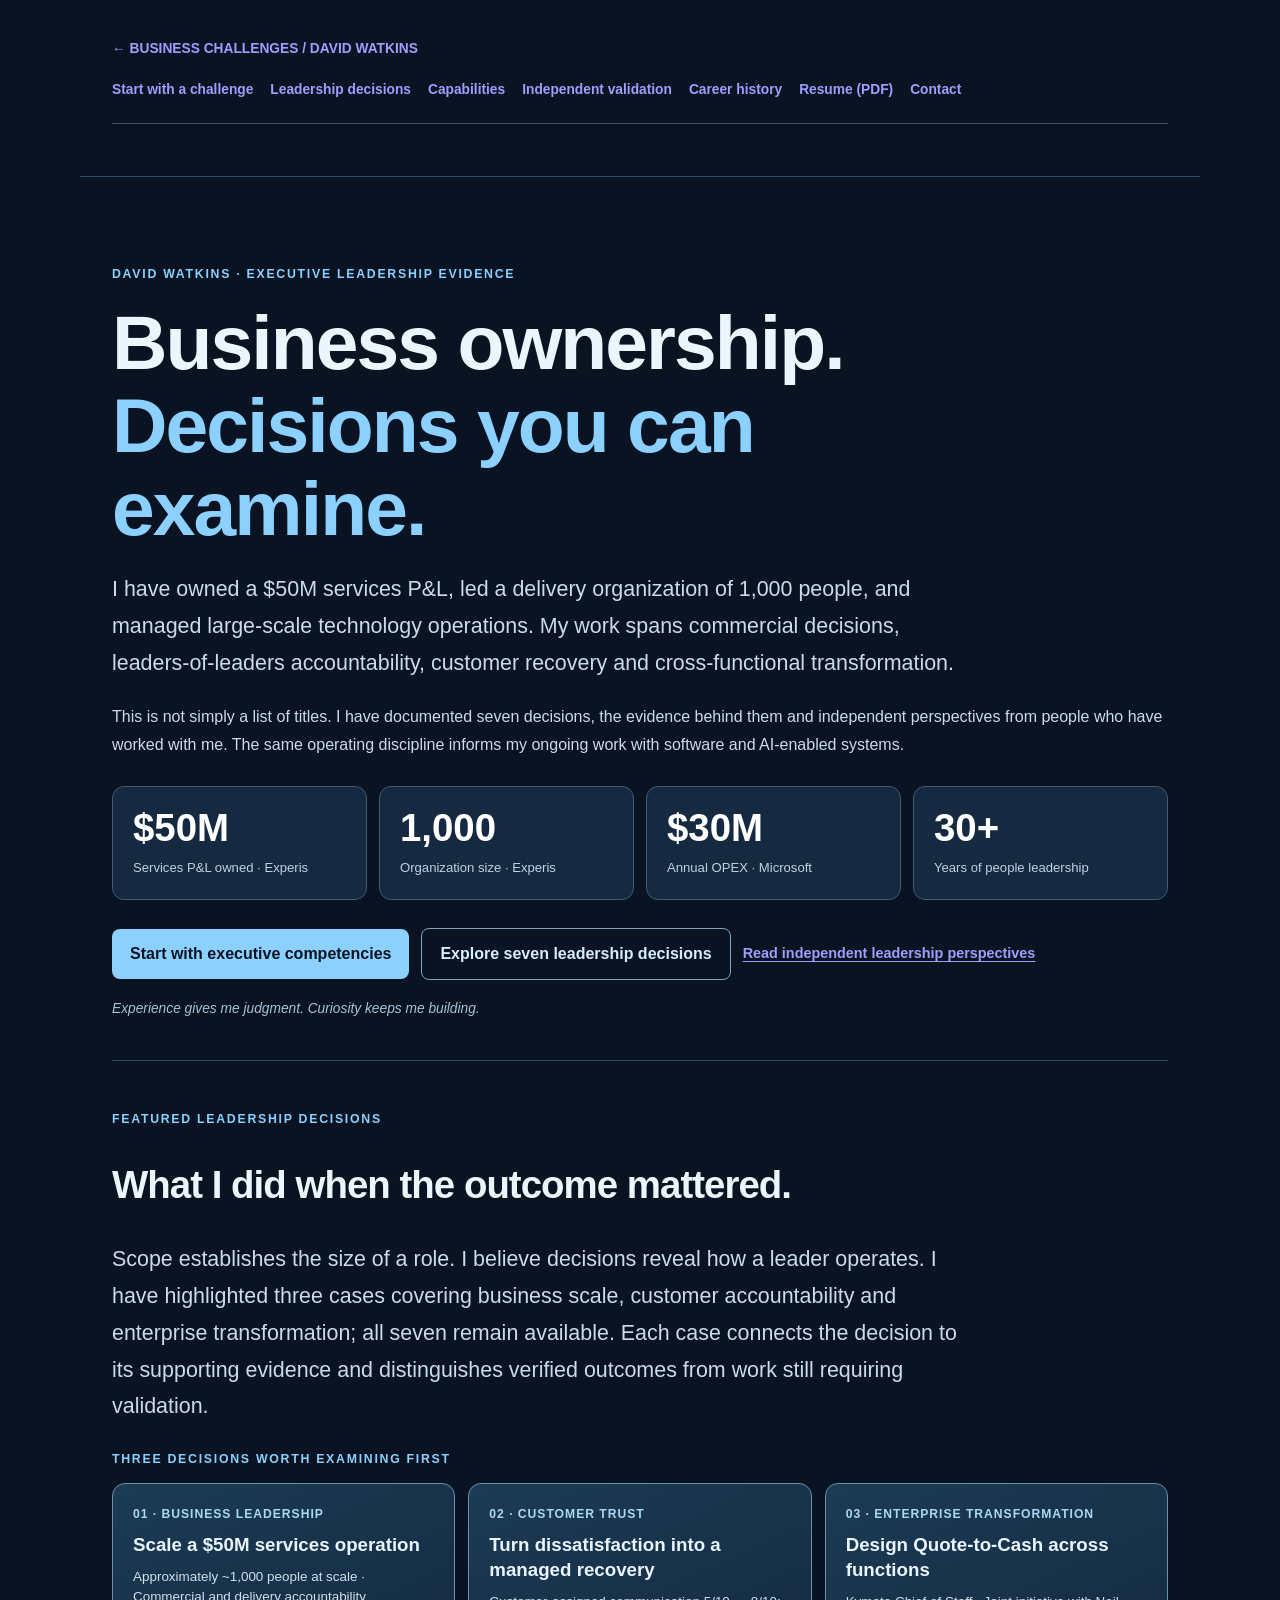
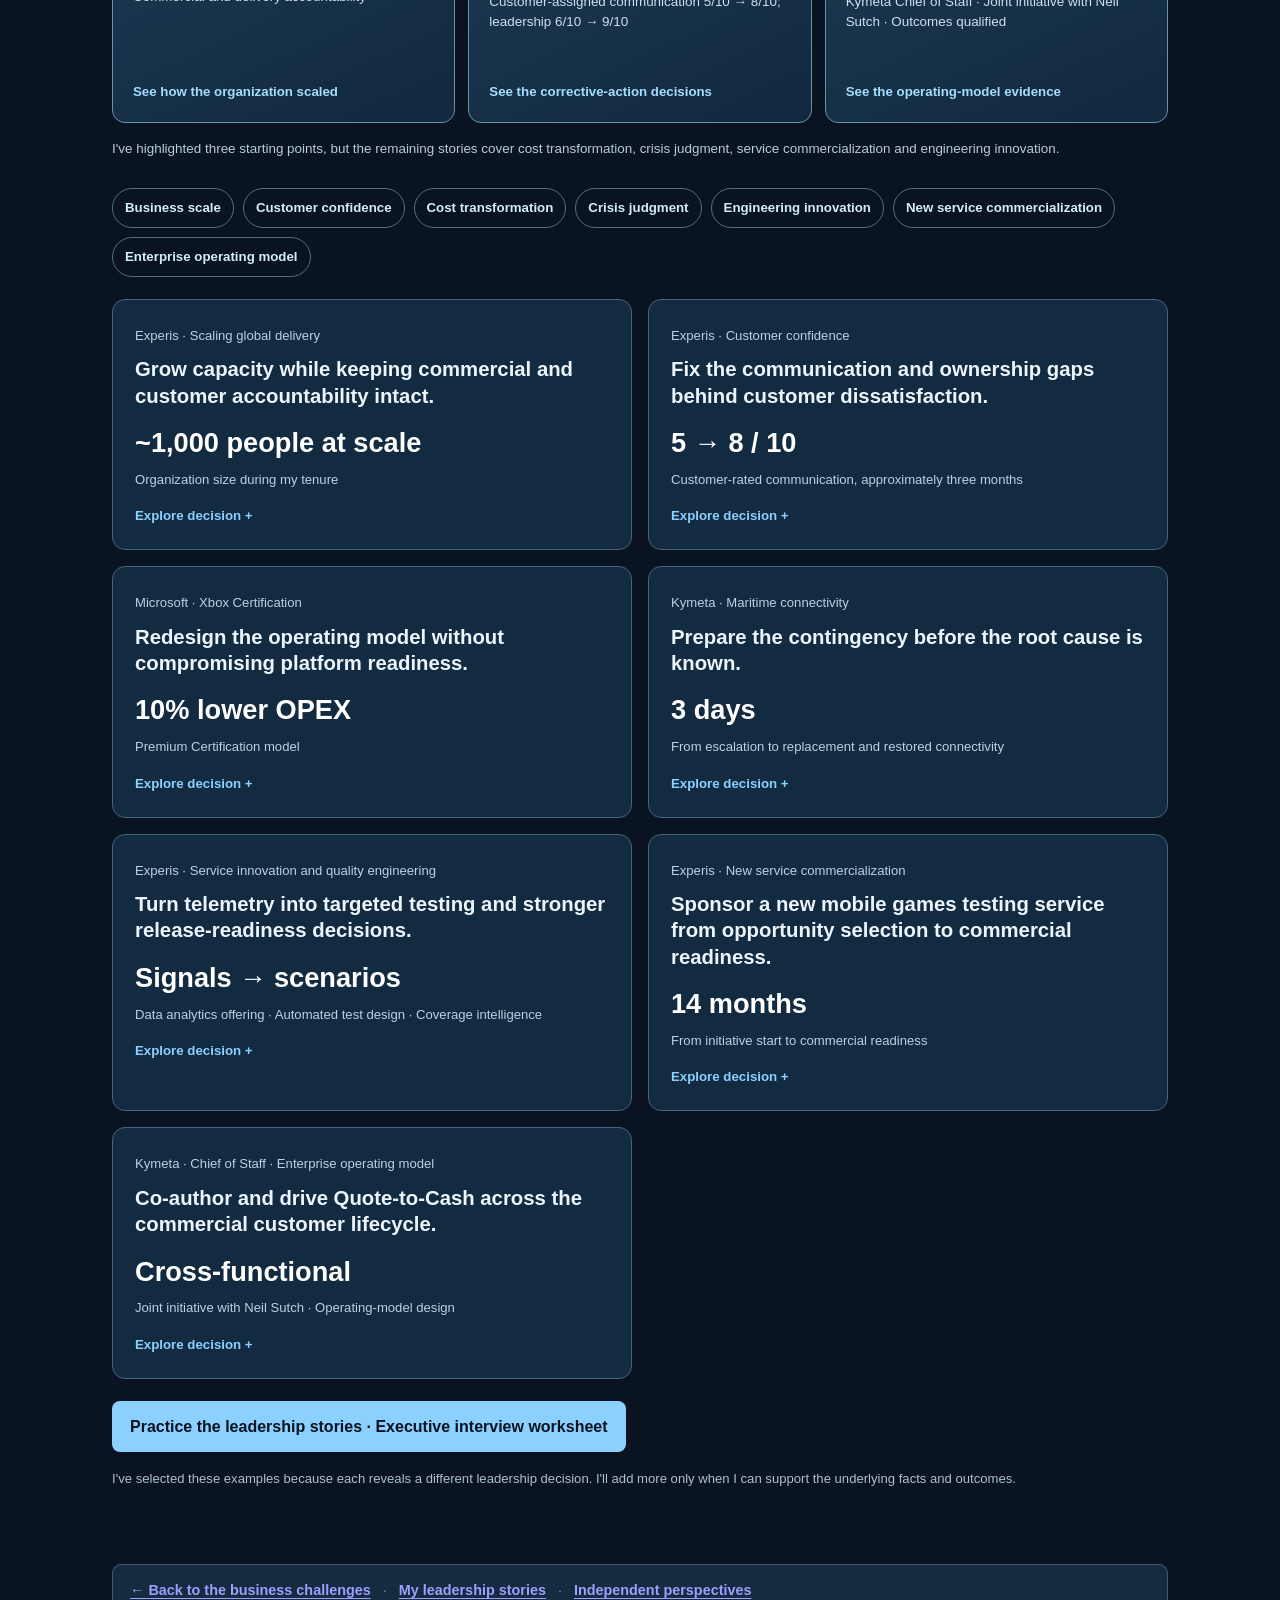
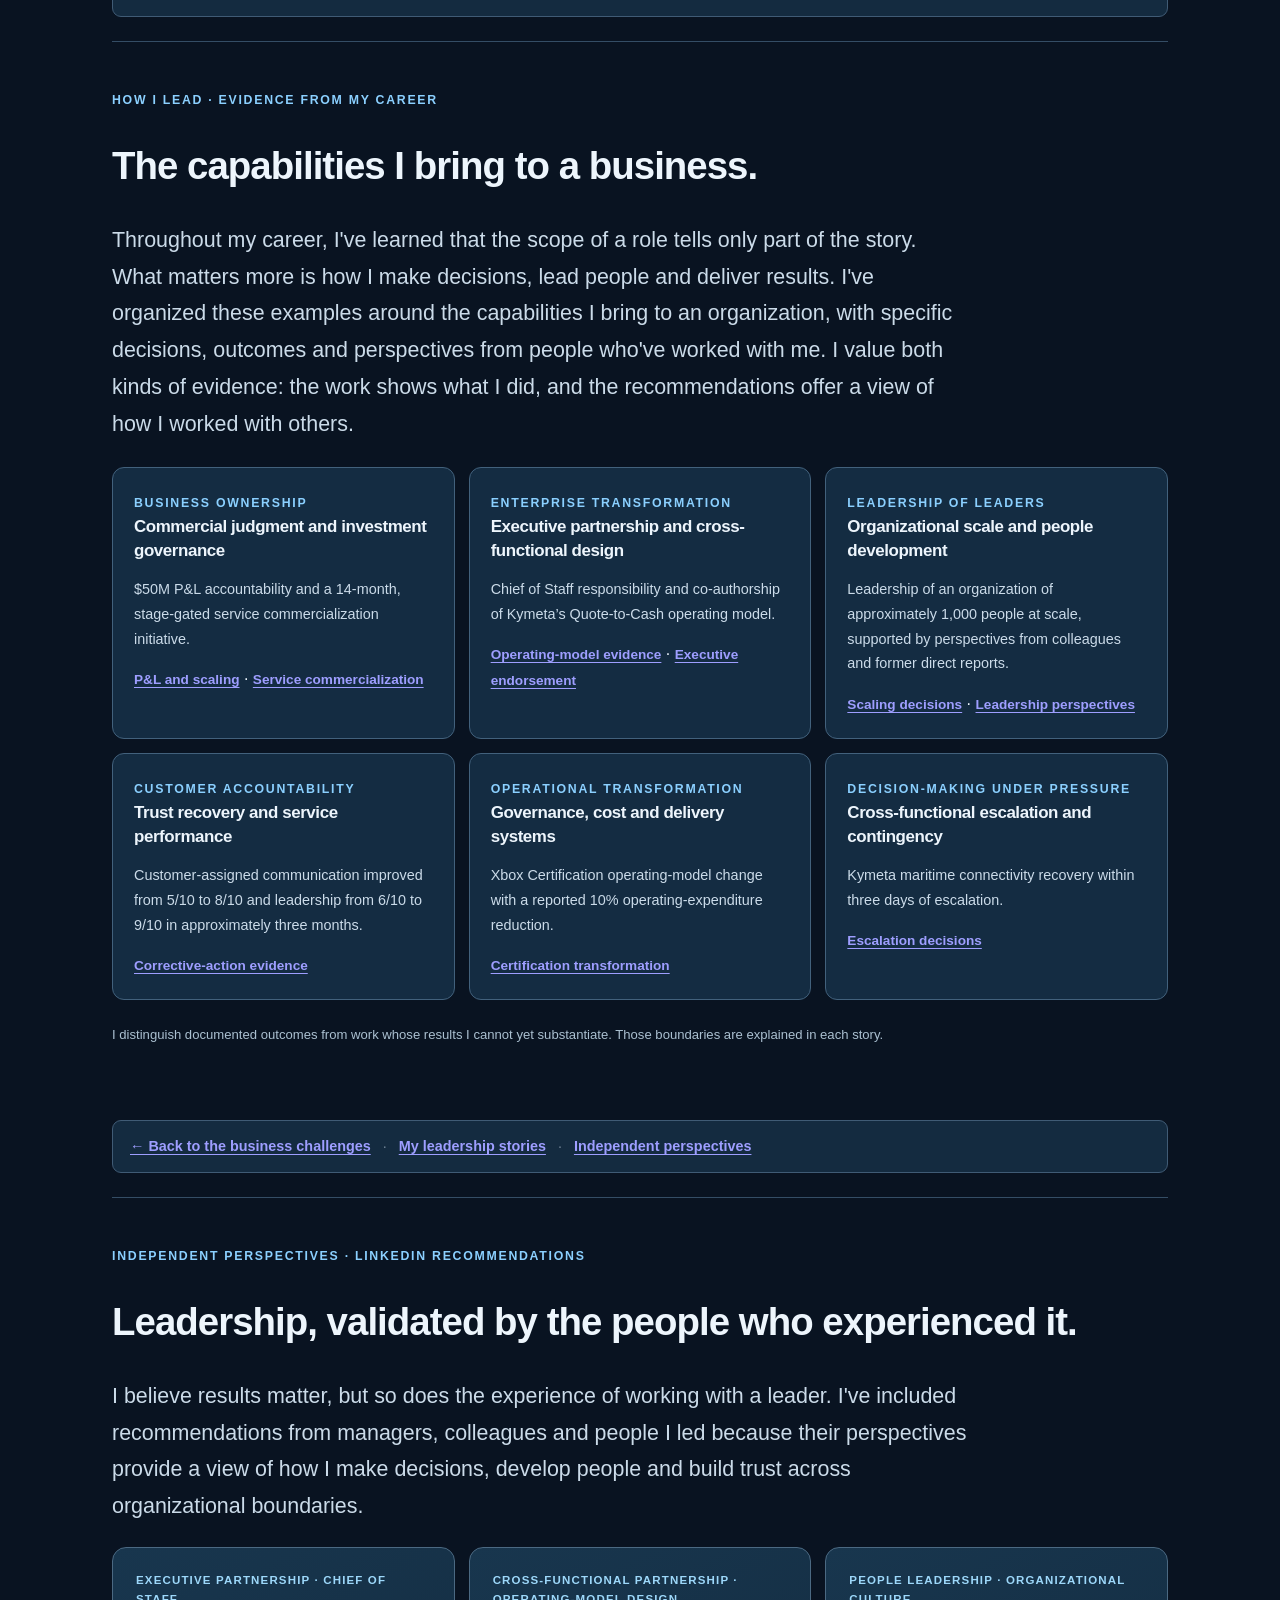
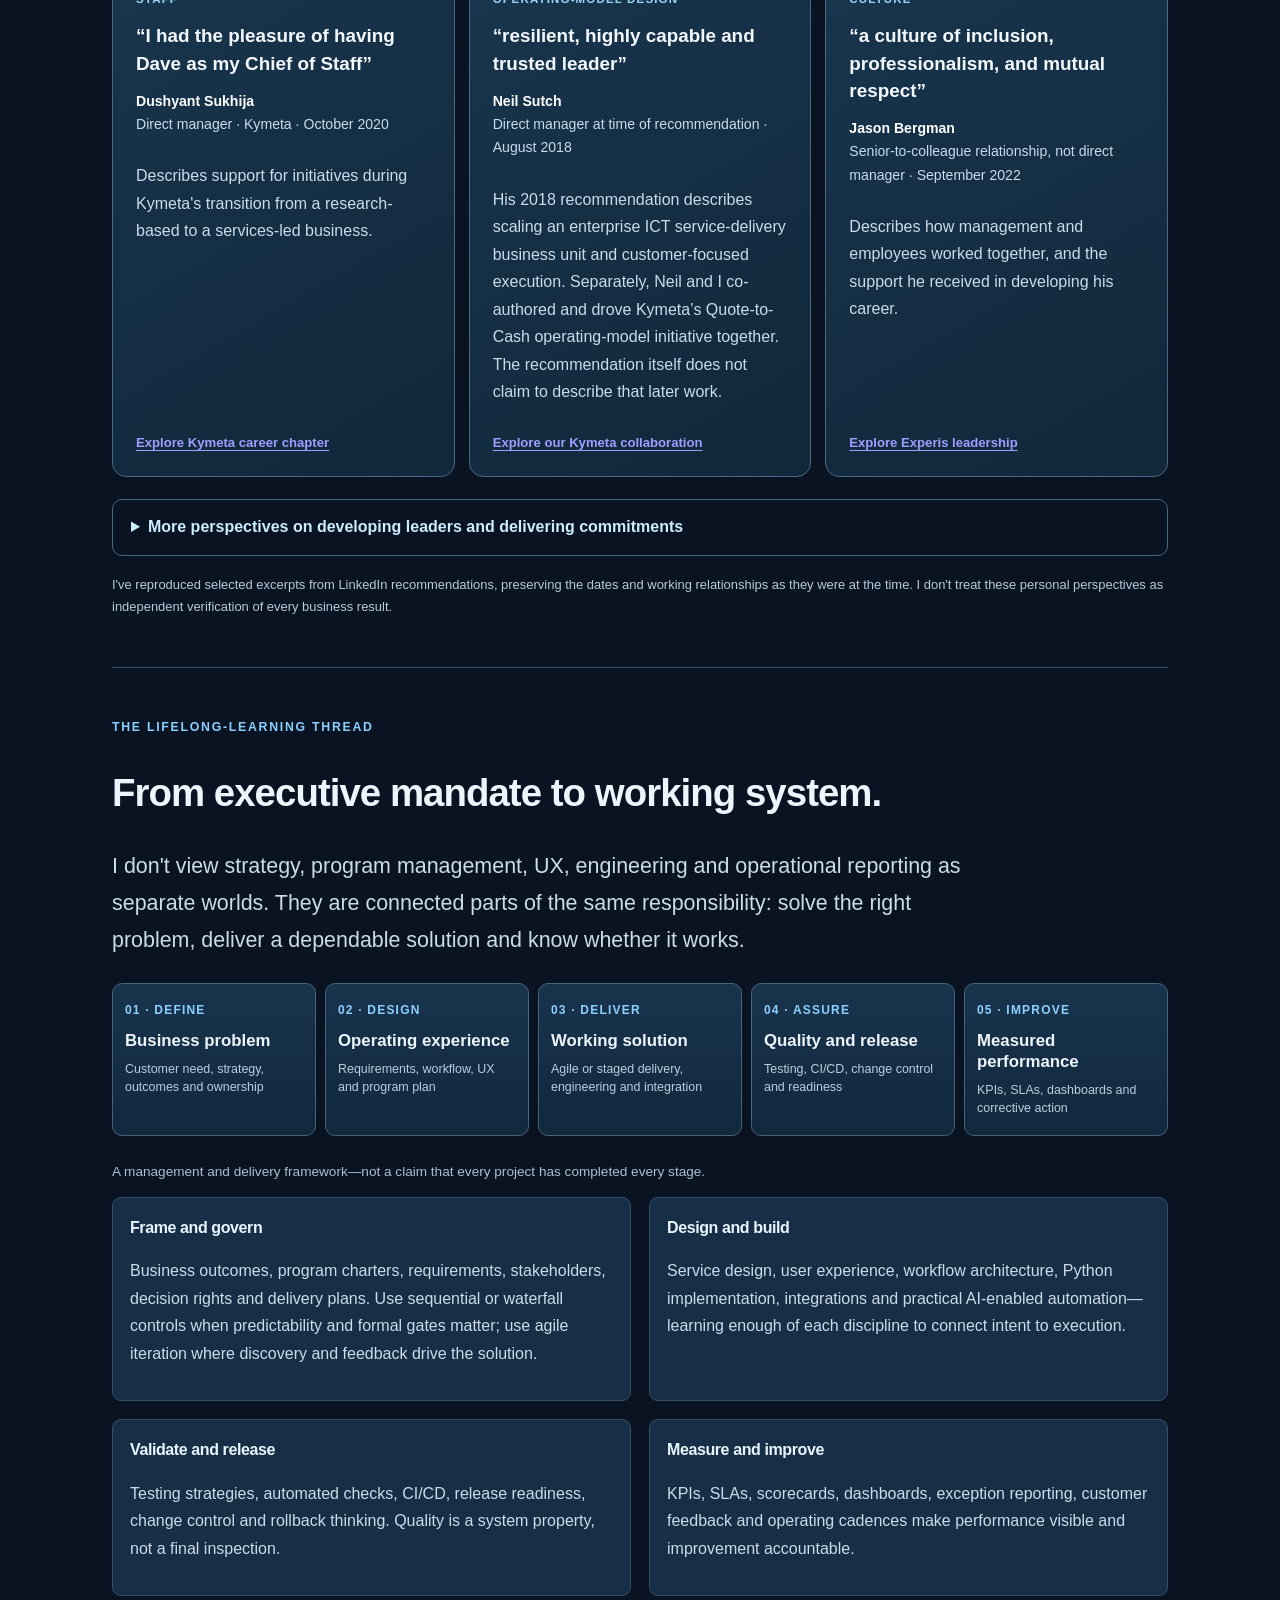
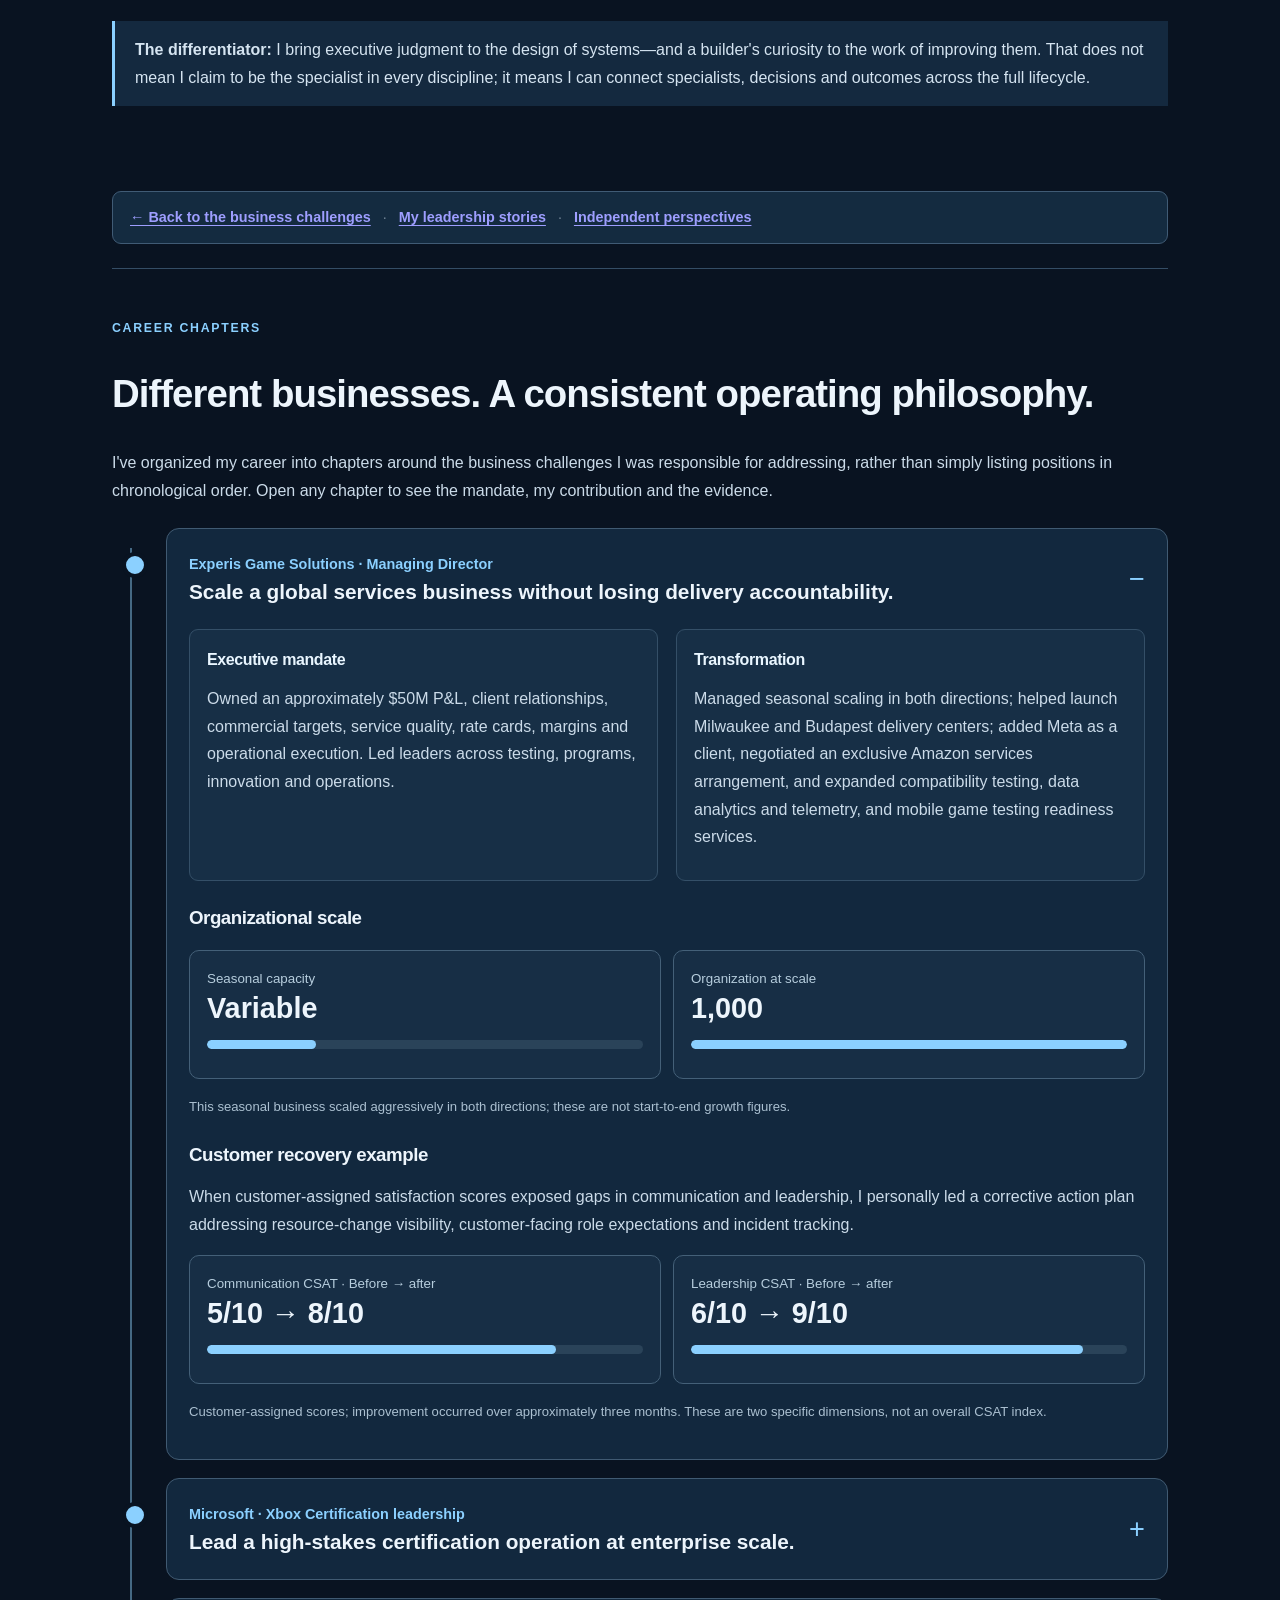
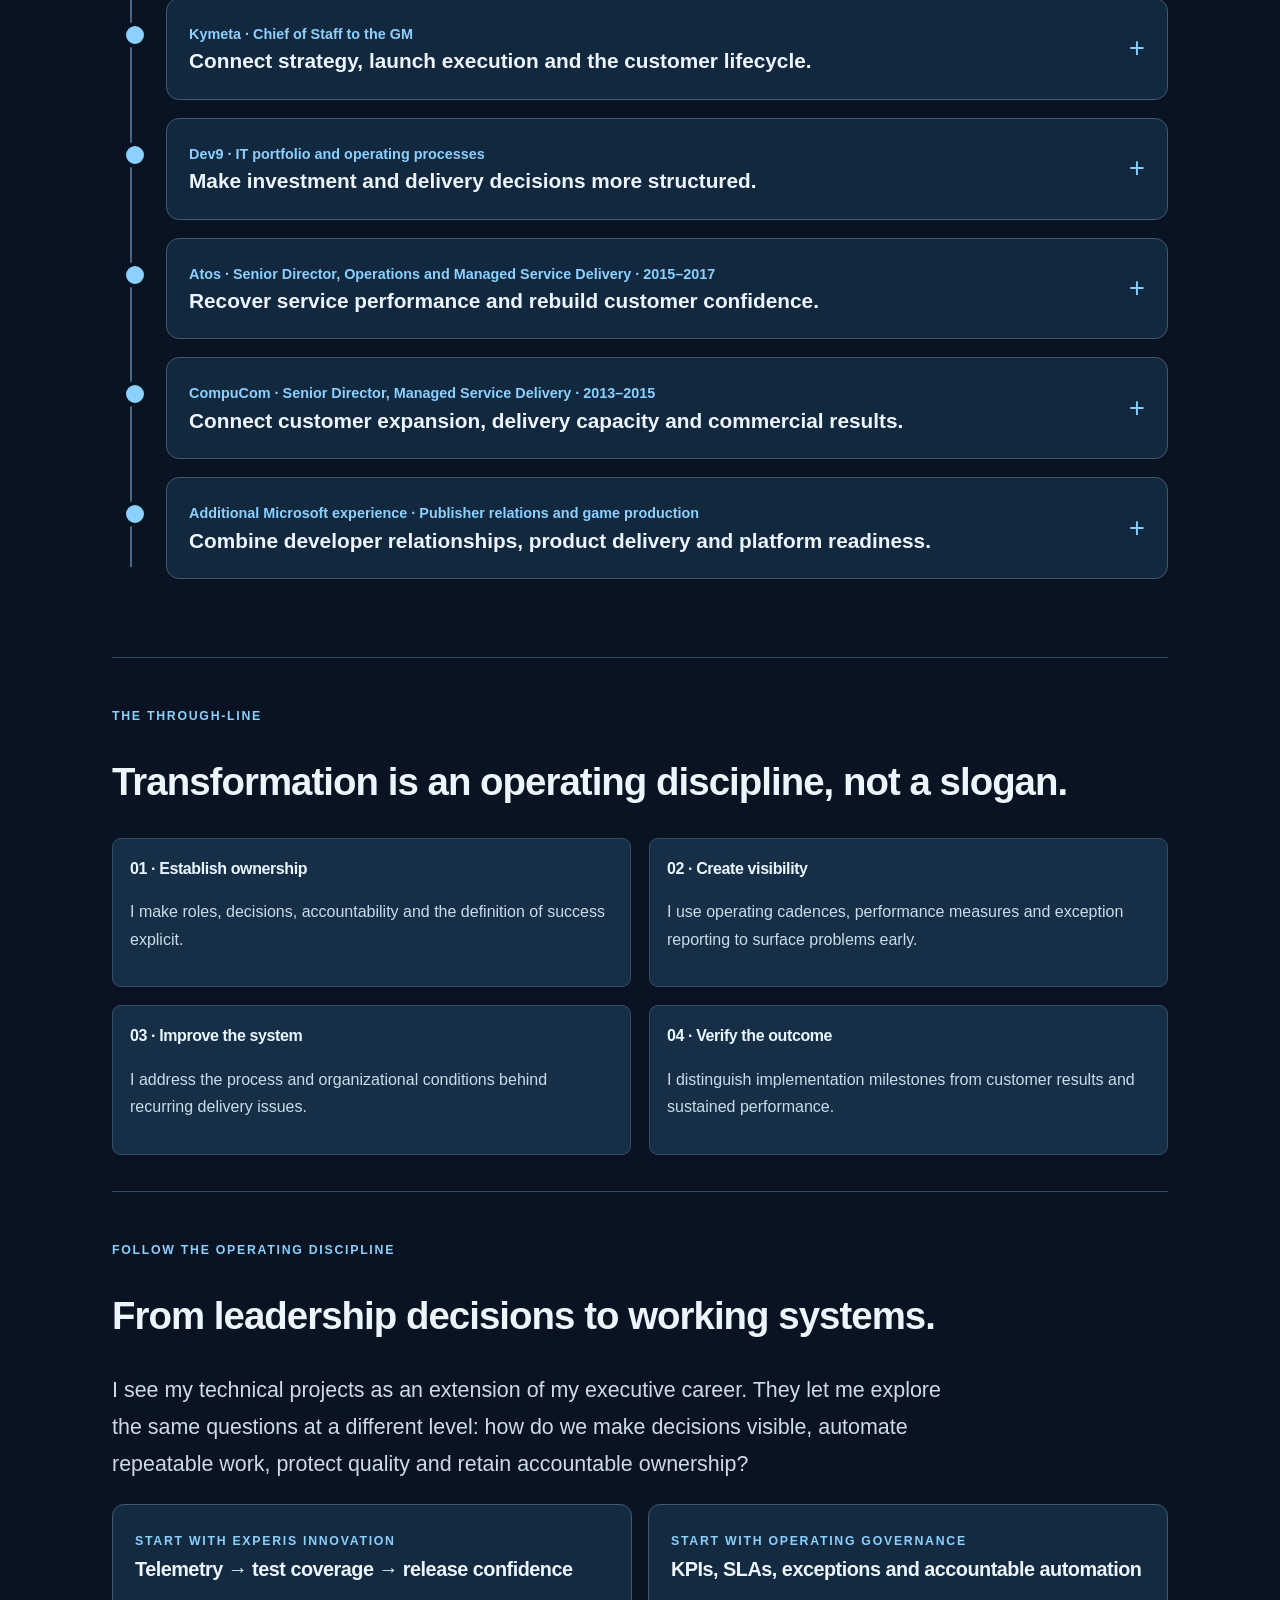
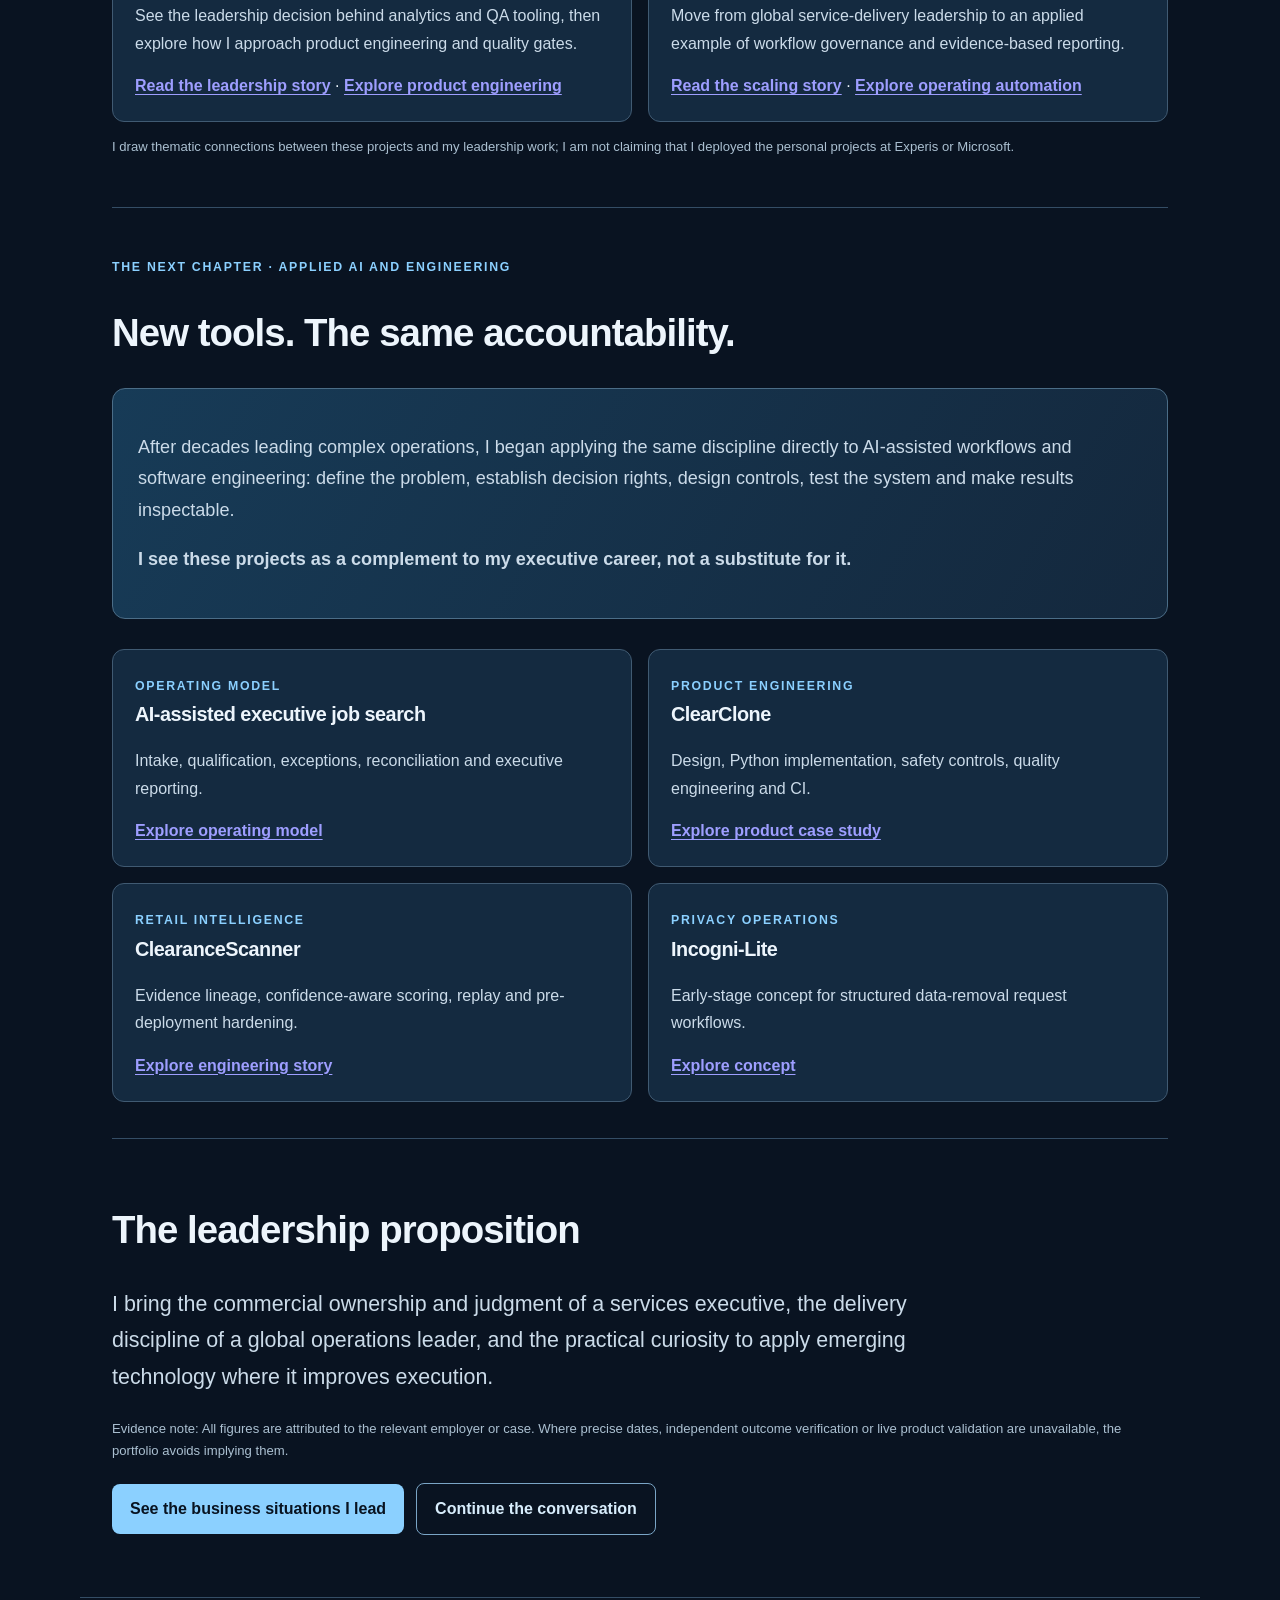
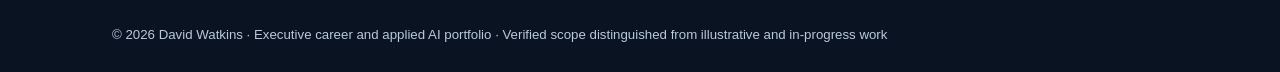
==== career.html @ 2454f488 "Remove inaccurate 250-person starting point and document seasonal scale, client and service expansio" ====
<!doctype html>
<html lang="en"><head><meta charset="utf-8"><meta name="viewport" content="width=device-width,initial-scale=1"><meta name="theme-color" content="#091321"><meta name="description" content="David Watkins executive career story: business ownership, global service delivery, transformation, and applied AI."><title>Career & Impact | David Watkins</title><link rel="stylesheet" href="assets/portfolio-polish.css"><style>
:root{color-scheme:dark;font-family:Arial,Helvetica,sans-serif}*{box-sizing:border-box}body{margin:0;background:#091321;color:#edf5fc;line-height:1.65}main,header,footer{max-width:1120px;margin:auto;padding:26px 32px}header{border-bottom:1px solid #344d65}h1{font-size:clamp(2.7rem,6vw,5rem);line-height:1.08;max-width:940px;margin:16px 0}h2{font-size:clamp(1.7rem,3vw,2.4rem)}h3{margin:0 0 8px}p,li{color:#cbdbe9}.eyebrow{color:#8bd0ff;text-transform:uppercase;letter-spacing:.14em;font-size:.77rem;font-weight:800}.lede{font-size:clamp(1.08rem,2vw,1.34rem);max-width:860px}.hero{padding:48px 0 25px}.hero strong{color:#fff}.stats{display:grid;grid-template-columns:repeat(4,minmax(0,1fr));gap:12px;margin:28px 0}.stat{padding:20px;background:#152a40;border:1px solid #405a72;border-radius:12px}.stat strong{display:block;font-size:clamp(1.65rem,3vw,2.6rem);line-height:1.1}.stat span{display:block;color:#bdd2e3;font-size:.82rem;margin-top:8px}.section{padding:36px 0;border-top:1px solid #344d65}.timeline{position:relative;margin:24px 0}.timeline:before{content:"";position:absolute;top:20px;bottom:30px;left:18px;width:2px;background:#456984}.chapter{position:relative;padding:0 0 18px 54px}.chapter:before{content:"";position:absolute;left:10px;top:24px;width:18px;height:18px;background:#8bd0ff;border:4px solid #091321;border-radius:50%}.chapter details{border:1px solid #405a72;border-radius:13px;background:#12283e;overflow:hidden}.chapter summary{cursor:pointer;padding:22px;list-style:none;display:flex;align-items:center;justify-content:space-between;gap:18px}.chapter summary::-webkit-details-marker{display:none}.chapter summary:after{content:"+";font-size:1.7rem;color:#8bd0ff}.chapter details[open] summary:after{content:"−"}.chapter summary:focus-visible{outline:3px solid #8bd0ff;outline-offset:-3px}.role{font-size:1.3rem;font-weight:800;line-height:1.3}.org{color:#8bd0ff;font-weight:700;font-size:.9rem}.chapter-content{padding:0 22px 24px}.chapter-content p{margin:12px 0}.chapter-content ul{padding-left:22px}.chapter-content li{margin-bottom:8px}.chapter-grid{display:grid;grid-template-columns:1fr 1fr;gap:18px}.subpanel{border:1px solid #344f67;background:#172f46;border-radius:9px;padding:17px}.subpanel h3{color:#e9f6ff;font-size:1rem}.compare{display:grid;grid-template-columns:1fr 1fr;gap:12px;margin:17px 0}.measure{padding:17px;border:1px solid #446078;border-radius:10px;background:#172e45}.measure small{display:block;color:#b6cddd}.measure strong{font-size:1.8rem;display:block;line-height:1.3}.track{height:9px;background:#2a4359;border-radius:12px;overflow:hidden;margin:12px 0}.fill{height:100%;background:#8bd0ff;border-radius:12px}.micro{font-size:.82rem;color:#abc0d1}.ai-grid{display:grid;grid-template-columns:repeat(2,minmax(0,1fr));gap:16px}.ai-card{border:1px solid #405a72;border-radius:12px;padding:22px;background:#142a40}.ai-card h3{font-size:1.24rem}.ai-card a{font-weight:700}.bridge{padding:25px;background:linear-gradient(120deg,#173b57,#14283d);border:1px solid #4b6d87;border-radius:13px;margin:30px 0}.bridge p{font-size:1.13rem}.button{display:inline-block;background:#8bd0ff;color:#081321;text-decoration:none;padding:12px 18px;border-radius:8px;font-weight:800}.button:hover{color:#081321;background:#c4ebff}footer{border-top:1px solid #344d65;font-size:.83rem;color:#b8cad9}@media(max-width:760px){main,header,footer{padding:20px}.stats,.ai-grid,.chapter-grid,.compare{grid-template-columns:1fr 1fr}.hero{padding-top:28px}}@media(max-width:530px){.stats,.ai-grid,.chapter-grid,.compare{grid-template-columns:1fr}.chapter{padding-left:36px}.timeline:before{left:9px}.chapter:before{left:1px}.chapter summary{padding:17px}.chapter-content{padding:0 17px 19px}}@media(prefers-reduced-motion:reduce){html{scroll-behavior:auto}}
.capability-map{display:grid;grid-template-columns:repeat(5,minmax(0,1fr));gap:9px;margin:24px 0}.capability-map>div{padding:17px 12px;border:1px solid #46637a;border-radius:10px;background:linear-gradient(180deg,#18344d,#11283d);min-height:145px}.capability-map b{display:block;color:#8bd0ff;font-size:.75rem;letter-spacing:.1em;margin-bottom:10px}.capability-map strong{display:block;font-size:1.05rem;line-height:1.25}.capability-map span{display:block;color:#b9cfdf;font-size:.78rem;line-height:1.5;margin-top:8px}.capability-map-note{color:#a9bfd0;font-size:.85rem}@media(max-width:850px){.capability-map{grid-template-columns:repeat(3,minmax(0,1fr))}}@media(max-width:530px){.capability-map{grid-template-columns:1fr}.capability-map>div{min-height:auto}}.story-grid{display:grid;grid-template-columns:repeat(2,minmax(0,1fr));gap:16px;margin:22px 0}.story{border:1px solid #45647d;border-radius:13px;background:#132b41;overflow:hidden}.story summary{cursor:pointer;padding:22px;list-style:none}.story summary::-webkit-details-marker{display:none}.story summary:focus-visible{outline:3px solid #8bd0ff;outline-offset:-3px}.story summary:after{content:"Explore decision +";display:block;color:#8bd0ff;font-size:.83rem;font-weight:700;margin-top:13px}.story[open] summary:after{content:"Close story −"}.story-title{display:block;font-size:1.27rem;font-weight:800;line-height:1.3;margin:8px 0}.story-metric{font-size:1.7rem;font-weight:800;color:#fff;display:block;margin-top:12px}.story-body{padding:0 22px 22px}.story-body h4{font-size:.8rem;color:#8bd0ff;text-transform:uppercase;letter-spacing:.1em;margin:19px 0 4px}.story-body p{margin:0}.story-tag{color:#b9d2e4;font-size:.82rem}.story-note{font-size:.78rem;color:#a9c0d1;margin-top:16px!important}@media(max-width:760px){.story-grid{grid-template-columns:1fr}}.story:target{border-color:#8bd0ff;box-shadow:0 0 0 2px rgba(139,208,255,.28),0 18px 48px rgba(0,0,0,.23)}.story:hover{border-color:#80b8da}.story{scroll-margin-top:28px}.story summary{transition:background .16s ease}.story summary:hover{background:#1b3953}.story summary:focus-visible{outline-offset:-4px}.story-guide{display:flex;flex-wrap:wrap;gap:9px;margin:19px 0}.story-guide a{padding:8px 12px;border:1px solid #506e85;border-radius:20px;color:#d5ecfc;text-decoration:none;font-size:.83rem;font-weight:700}.story-guide a:hover{border-color:#8bd0ff;background:#173a56}.story-guide a:focus-visible{outline:3px solid #8bd0ff;outline-offset:3px}@media(prefers-reduced-motion:reduce){.story summary{transition:none}}
/* Editorial decision diagrams: readable without motion or scripting */
.decision-flow{display:grid;grid-template-columns:repeat(3,minmax(0,1fr));gap:9px;margin:18px 0 21px}.decision-step{position:relative;background:#19374e;border:1px solid #456782;border-radius:10px;padding:15px 14px}.decision-step:not(:last-child):after{content:"→";position:absolute;right:-13px;top:42%;z-index:2;background:#091321;border-radius:50%;padding:0 4px;color:#8bd0ff;font-weight:900}.decision-step small{display:block;color:#8bd0ff;text-transform:uppercase;letter-spacing:.09em;font-size:.69rem;font-weight:800;margin-bottom:7px}.decision-step strong{display:block;color:#f1f8ff;font-size:.92rem;line-height:1.35}.decision-step span{display:block;color:#bed1df;font-size:.78rem;margin-top:6px;line-height:1.5}.story-takeaway{padding:14px 16px;border-left:3px solid #8bd0ff;background:#1b3953;margin:20px 0 0!important;font-size:.91rem}.story-takeaway strong{color:#fff}.story-body .decision-flow{margin-top:20px}.story-guide a:target{background:#19374e}@media(max-width:620px){.decision-flow{grid-template-columns:1fr}.decision-step:not(:last-child):after{content:"↓";right:auto;left:calc(50% - 10px);top:auto;bottom:-15px;padding:0 6px}}
.format-map{margin-top:22px;border:1px solid #54738b;border-radius:10px;background:#0f2538;overflow:hidden}.format-map>summary{cursor:pointer;padding:14px 17px;color:#9cddff;font-size:.88rem;font-weight:800}.format-map>summary:focus-visible{outline:3px solid #8bd0ff;outline-offset:-3px}.format-map[open]>summary{border-bottom:1px solid #3c5b74}.format-columns{display:grid;grid-template-columns:repeat(2,minmax(0,1fr));gap:0}.format-columns section{padding:17px}.format-columns section+section{border-left:1px solid #3c5b74}.format-columns h5{font-size:.86rem;color:#8bd0ff;margin:0 0 12px}.format-columns p{font-size:.82rem;margin:0 0 12px;line-height:1.55}.format-columns b{color:#f0f7ff;display:block;margin-bottom:2px}@media(max-width:700px){.format-columns{grid-template-columns:1fr}.format-columns section+section{border-left:0;border-top:1px solid #3c5b74}}.interview-version{margin-top:14px;background:#17334a;border:1px solid #52718b;border-radius:10px;overflow:hidden}.interview-version>summary{cursor:pointer;padding:14px 17px;font-weight:800;color:#c2eaff;font-size:.89rem}.interview-version>summary:focus-visible{outline:3px solid #8bd0ff;outline-offset:-3px}.interview-version>p{padding:0 17px;margin:0 0 15px!important;font-size:.91rem;line-height:1.72}.interview-version>p:first-of-type{padding-top:5px}.interview-version .micro{font-size:.77rem;color:#a9c3d7}
/* Hiring-manager evidence explorer: each framework stage is linked to its narrative proof. */
.evidence-explorer{margin:20px 0;border:1px solid #577994;border-radius:13px;background:linear-gradient(145deg,#18364d,#0d2337);padding:18px}.evidence-explorer .evidence-top{display:flex;justify-content:space-between;align-items:center;flex-wrap:wrap;gap:10px;margin-bottom:13px}.evidence-explorer .evidence-heading{font-size:.75rem;letter-spacing:.11em;text-transform:uppercase;font-weight:800;color:#a6dfff}.evidence-explorer .evidence-switch{display:flex;gap:5px;padding:4px;background:#091d2e;border:1px solid #43657f;border-radius:9px}.evidence-explorer button{font:inherit;cursor:pointer}.evidence-explorer .evidence-switch button{padding:7px 13px;background:transparent;color:#c9ddec;border:0;border-radius:6px;font-size:.8rem;font-weight:800}.evidence-explorer .evidence-switch button[aria-pressed=true]{background:#8bd0ff;color:#091321}.evidence-stages{display:grid;grid-template-columns:repeat(4,minmax(0,1fr));gap:7px;position:relative}.evidence-stage{min-height:85px;text-align:left;border:1px solid #52738d;border-radius:9px;background:#102c42;color:#e7f3ff;padding:12px;display:flex;flex-direction:column;gap:4px;position:relative}.evidence-stage:not(:last-child):after{content:"→";position:absolute;right:-11px;top:30px;color:#8bd0ff;background:#0e293f;z-index:1;padding:0 3px;font-weight:900}.evidence-stage[aria-selected=true]{background:#25516b;border-color:#9bdfff;box-shadow:inset 0 0 0 1px #9bdfff}.evidence-stage b{font-size:1.2rem;color:#8bd0ff}.evidence-stage[aria-selected=true] b{color:#fff}.evidence-stage span{font-size:.73rem;font-weight:800}.evidence-detail{margin-top:11px;border-left:3px solid #8bd0ff;background:#10293e;padding:15px 16px}.evidence-detail strong{display:block;color:#eaf7ff;margin-bottom:5px;font-size:.85rem}.evidence-detail p{margin:0!important;font-size:.89rem;line-height:1.58}.evidence-detail a{display:inline-block;margin-top:9px;font-size:.82rem;font-weight:800}.evidence-caption{font-size:.75rem;color:#abc6d9;margin:11px 0 0!important}.evidence-explorer button:focus-visible{outline:3px solid #fff;outline-offset:3px}@media(max-width:580px){.evidence-explorer{padding:13px}.evidence-stage{min-height:72px;padding:9px 6px}.evidence-stage span{font-size:.65rem}.evidence-stage b{font-size:1rem}.evidence-stage:not(:last-child):after{right:-9px}}@media print{.evidence-explorer{break-inside:avoid}.evidence-switch{display:none!important}}

/* Independent leadership validation */
.validation-intro{max-width:860px}.validation-grid{display:grid;grid-template-columns:repeat(3,minmax(0,1fr));gap:14px;margin:22px 0}.validation-card{background:linear-gradient(150deg,#18364e,#11273a);border:1px solid #4b6982;border-radius:14px;padding:23px;display:flex;flex-direction:column;gap:10px}.validation-card .validation-label{font-size:.72rem;text-transform:uppercase;letter-spacing:.1em;color:#9dd8fa;font-weight:800}.validation-card blockquote{margin:3px 0;color:#f3f8ff;font-size:1.18rem;font-weight:700;line-height:1.45}.validation-card .attribution{font-size:.88rem;color:#c7dceb}.validation-card .attribution strong{display:block;color:#fff}.validation-card .validation-link{margin-top:auto;font-size:.82rem;font-weight:800}.validation-note{font-size:.81rem;color:#b8cbda}.validation-strip{margin:17px 0;padding:14px 17px;border-left:3px solid #8bd0ff;background:#142e43;border-radius:0 8px 8px 0}.validation-strip p{margin:4px 0!important}.validation-strip strong{color:#fff}.validation-strip a{font-size:.82rem;font-weight:800}.validation-details{margin:18px 0;border:1px solid #46657f;border-radius:10px;padding:14px 18px}.validation-details summary{cursor:pointer;font-weight:800;color:#ccecff}.validation-details li{margin:10px 0}.validation-details small{color:#b9cad9}@media(max-width:800px){.validation-grid{grid-template-columns:1fr}.validation-card{padding:18px}}
.competency-grid{display:grid;grid-template-columns:repeat(3,minmax(0,1fr));gap:14px;margin:24px 0}.competency-card{padding:21px;background:#142c42;border:1px solid #42617c;border-radius:12px}.competency-card h3{font-size:1.06rem;line-height:1.4}.competency-card p{font-size:.9rem}.competency-card a{font-size:.85rem;font-weight:800}@media(max-width:800px){.competency-grid{grid-template-columns:1fr}}
.career-hero-actions{display:flex;align-items:center;flex-wrap:wrap;gap:12px;margin-top:20px}.career-hero-actions .career-quiet{background:transparent;border:1px solid #7aa5c6;color:#d8edfc}.career-proof-link{font-weight:800;font-size:.9rem}.career-tagline{font-size:.86rem;color:#a7c3d9;font-style:italic;margin-top:17px}@media(max-width:580px){.career-hero-actions{align-items:stretch;flex-direction:column}.career-hero-actions .button{text-align:center}}.decision-shortlist{margin:24px 0 28px}.decision-shortlist-grid{display:grid;grid-template-columns:repeat(3,minmax(0,1fr));gap:13px;margin:13px 0}.decision-shortlist-grid a{display:flex;flex-direction:column;gap:9px;padding:20px;border:1px solid #6b91ac;border-radius:13px;background:linear-gradient(155deg,#1c3b54,#11283e);text-decoration:none;color:#eaf5fd;min-height:240px}.decision-shortlist-grid a:hover,.decision-shortlist-grid a:focus-visible{border-color:#a9ddff;background:#234761;outline-offset:3px}.decision-shortlist-grid span{font-size:.76rem;letter-spacing:.08em;text-transform:uppercase;color:#a9d8f4;font-weight:800}.decision-shortlist-grid strong{font-size:1.17rem;line-height:1.32}.decision-shortlist-grid small{font-size:.84rem;line-height:1.5;color:#d0dfec}.decision-shortlist-grid b{margin-top:auto;color:#a5ddff;font-size:.83rem}.decision-shortlist-note{font-size:.84rem;color:#b7cddd}@media(max-width:800px){.decision-shortlist-grid{grid-template-columns:1fr}.decision-shortlist-grid a{min-height:0}}@media(prefers-reduced-motion:reduce){.decision-shortlist-grid a{transition:none}}.portfolio-return{display:flex;gap:12px;flex-wrap:wrap;align-items:center;margin:24px 0;padding:13px 17px;border:1px solid #405b75;border-radius:9px;background:#142b40;font-size:.9rem}.portfolio-return a{font-weight:700}.portfolio-return span{opacity:.5}@media(max-width:600px){.portfolio-return{gap:8px}.portfolio-return span{display:none}} </style></head><body><header><nav class="portfolio-nav" aria-label="Primary navigation"><a href="index.html#challenges">← BUSINESS CHALLENGES / DAVID WATKINS</a><span class="nav-links"><a href="index.html#challenges">Start with a challenge</a><a href="#stories">Leadership decisions</a><a href="#competencies">Capabilities</a><a href="#validation">Independent validation</a><a href="#career">Career history</a><a href="David_Watkins_Executive_Resume_Public.pdf" target="_blank" rel="noopener">Resume (PDF)</a><a href="index.html#connect">Contact</a></span></nav></header><main><section class="hero"><p class="eyebrow">David Watkins · Executive leadership evidence</p><h1>Business ownership.<br><span style="color:#8bd0ff">Decisions you can examine.</span></h1><p class="lede">I have owned a $50M services P&amp;L, led a delivery organization of 1,000 people, and managed large-scale technology operations. My work spans commercial decisions, leaders-of-leaders accountability, customer recovery and cross-functional transformation.</p><p>This is not simply a list of titles. I have documented seven decisions, the evidence behind them and independent perspectives from people who have worked with me. The same operating discipline informs my ongoing work with software and AI-enabled systems.</p><div class="stats" aria-label="Executive scope"><div class="stat"><strong>$50M</strong><span>Services P&amp;L owned · Experis</span></div><div class="stat"><strong>1,000</strong><span>Organization size · Experis</span></div><div class="stat"><strong>$30M</strong><span>Annual OPEX · Microsoft</span></div><div class="stat"><strong>30+</strong><span>Years of people leadership</span></div></div><div class="career-hero-actions"><a class="button" href="#competencies">Start with executive competencies</a><a class="button career-quiet" href="#stories">Explore seven leadership decisions</a><a class="career-proof-link" href="#validation">Read independent leadership perspectives</a></div><p class="career-tagline">Experience gives me judgment. Curiosity keeps me building.</p></section>
<section class="section" id="stories"><p class="eyebrow">Featured leadership decisions</p><h2>What I did when the outcome mattered.</h2><p class="lede">Scope establishes the size of a role. I believe decisions reveal how a leader operates. I have highlighted three cases covering business scale, customer accountability and enterprise transformation; all seven remain available. Each case connects the decision to its supporting evidence and distinguishes verified outcomes from work still requiring validation.</p><div class="decision-shortlist" aria-label="Recommended starting points"><p class="eyebrow">Three decisions worth examining first</p><div class="decision-shortlist-grid"><a href="#story-scale"><span>01 · Business leadership</span><strong>Scale a $50M services operation</strong><small>Approximately ~1,000 people at scale · Commercial and delivery accountability</small><b>See how the organization scaled</b></a><a href="#story-recovery"><span>02 · Customer trust</span><strong>Turn dissatisfaction into a managed recovery</strong><small>Customer-assigned communication 5/10 → 8/10; leadership 6/10 → 9/10</small><b>See the corrective-action decisions</b></a><a href="#story-quote-to-cash"><span>03 · Enterprise transformation</span><strong>Design Quote-to-Cash across functions</strong><small>Kymeta Chief of Staff · Joint initiative with Neil Sutch · Outcomes qualified</small><b>See the operating-model evidence</b></a></div><p class="decision-shortlist-note">I've highlighted three starting points, but the remaining stories cover cost transformation, crisis judgment, service commercialization and engineering innovation.</p></div><nav class="story-guide" aria-label="Browse leadership decisions"><a href="#story-scale">Business scale</a><a href="#story-recovery">Customer confidence</a><a href="#story-certification">Cost transformation</a><a href="#story-maritime">Crisis judgment</a><a href="#story-telemetry">Engineering innovation</a><a href="#story-mobile">New service commercialization</a><a href="#story-quote-to-cash">Enterprise operating model</a></nav><div class="story-grid">
<details class="story" id="story-scale"><summary><span class="story-tag">Experis · Scaling global delivery</span><span class="story-title">Grow capacity while keeping commercial and customer accountability intact.</span><span class="story-metric">~1,000 people at scale</span><span class="story-tag">Organization size during my tenure</span></summary><div class="story-body"><div class="evidence-explorer" data-evidence-explorer><div class="evidence-top"><span class="evidence-heading">Explore the leadership evidence</span><div class="evidence-switch" role="group" aria-label="Story framework"><button type="button" data-framework="STAR" aria-pressed="true">STAR</button><button type="button" data-framework="CARL" aria-pressed="false">CARL</button></div></div><div class="evidence-stages" role="group" aria-label="Framework stages"></div><div class="evidence-detail" aria-live="polite"></div><p class="evidence-caption">Select a stage to see the evidence and jump to its place in the story.</p></div><h4>Situation</h4><p>A volatile, seasonal multi-client technology-services organization needed to scale capacity in both directions without losing control of service quality, workforce commitments and financial performance.</p><h4>My responsibility</h4><p>As Managing Director, I owned the approximately $50M P&amp;L, customer relationships, margins, delivery quality and the leadership organization.</p><h4>Decisions and actions</h4><p>I led through eight senior leaders, used biweekly workforce forecasts and monthly and quarterly business reviews, and oversaw expansion of delivery capacity, including Milwaukee and Budapest centers.</p><div class="decision-flow" aria-label="Scale leadership operating loop"><div class="decision-step"><small>01 · Anticipate</small><strong>Forecast capacity</strong><span>Biweekly workforce planning against client demand</span></div><div class="decision-step"><small>02 · Align</small><strong>Lead through leaders</strong><span>Eight senior leaders and recurring operating reviews</span></div><div class="decision-step"><small>03 · Expand</small><strong>Launch new centers</strong><span>Milwaukee and Budapest integrated into delivery governance</span></div></div><h4>Supported result</h4><p>Beyond capacity management, I added Meta as a client, negotiated an exclusive services arrangement with Amazon, and expanded our offerings in compatibility testing, data analytics and telemetry, and mobile game testing readiness.</p><p>The organization grew to approximately 1,000 at scale, with seasonal fluctuations, and both new delivery centers launched.</p><p class="story-note">Headcount varied substantially with seasonal client demand; the scale figure is not a claim of linear growth.</p><aside class="validation-strip"><strong>Independent leadership perspective · Jason Bergman</strong><p>“a culture of inclusion, professionalism, and mutual respect”</p><a href="#validation-jason">View attribution and context</a></aside><details class="format-map"><summary>View STAR / CARL story mapping</summary><div class="format-columns"><section aria-label="STAR format"><h5>STAR · Interview evidence</h5><p><b>S · Situation</b> A seasonal multi-client services organization needed flexible capacity while protecting delivery quality and commercial control.</p><p><b>T · Task</b> Own the $50M P&L, customer commitments, margins and the delivery leadership structure.</p><p><b>A · Action</b> Led eight senior leaders; introduced workforce forecasting and business reviews; supported Milwaukee and Budapest delivery-center launches.</p><p><b>R · Result</b> Organization size increased from seasonally varying capacity up to approximately 1,000 during the tenure; two centers launched.</p></section><section aria-label="CARL format"><h5>CARL · Reflection and judgment</h5><p><b>C · Context</b> A volatile services organization needed to scale delivery in both directions without losing commercial and customer accountability.</p><p><b>A · Action</b> Led eight senior leaders; introduced workforce forecasting and business reviews; supported Milwaukee and Budapest delivery-center launches.</p><p><b>R · Result</b> Organization size increased from seasonally varying capacity up to approximately 1,000 during the tenure; two centers launched.</p><p><b>L · Learning</b> Leadership principle: scale through accountable leaders, forward capacity planning and repeatable governance. This is a synthesis, not a measured learning outcome.</p></section><details class="interview-version"><summary>60-second interview version · spoken narrative</summary><p>At Experis, I was responsible for a services organization that grew with seasonal capacity reaching approximately 1,000 people during my tenure, with about $50 million in P&amp;L accountability. The challenge was to scale capacity in both directions without losing control of delivery quality, customer commitments or margins. I led through eight senior leaders, introduced a disciplined cadence of workforce forecasting and business reviews, and helped launch delivery centers in Milwaukee and Budapest. That gave us a more repeatable way to plan capacity, surface risks and make decisions across the portfolio. The organization reached approximately 1,000 people and both centers launched. The leadership lesson for me is that scaling is not simply adding headcount. You need clear accountability, forward visibility and an operating rhythm that works through your leaders.</p><p class="micro">Interview-practice draft, approximately one minute at a conversational pace. The language preserves the evidence qualifiers and can be adapted for spoken delivery.</p></details></div></details></div></details>
<details class="story" id="story-recovery"><summary><span class="story-tag">Experis · Customer confidence</span><span class="story-title">Fix the communication and ownership gaps behind customer dissatisfaction.</span><span class="story-metric">5 → 8 / 10</span><span class="story-tag">Customer-rated communication, approximately three months</span></summary><div class="story-body"><div class="evidence-explorer" data-evidence-explorer><div class="evidence-top"><span class="evidence-heading">Explore the leadership evidence</span><div class="evidence-switch" role="group" aria-label="Story framework"><button type="button" data-framework="STAR" aria-pressed="true">STAR</button><button type="button" data-framework="CARL" aria-pressed="false">CARL</button></div></div><div class="evidence-stages" role="group" aria-label="Framework stages"></div><div class="evidence-detail" aria-live="polite"></div><p class="evidence-caption">Select a stage to see the evidence and jump to its place in the story.</p></div><h4>Situation</h4><p>Delivery KPIs were largely being met, but a customer was dissatisfied with unannounced resource moves and unclear expectations for customer-facing roles.</p><h4>My responsibility</h4><p>I personally led the corrective action plan and owned executive customer engagement and the delivery response.</p><h4>Decisions and actions</h4><p>I required advance client discussion of proposed resource changes, clarified role expectations, and strengthened incident tracking, reporting and follow-through.</p><div class="decision-flow" aria-label="Customer recovery decision path"><div class="decision-step"><small>Gap</small><strong>Unannounced changes</strong><span>Delivery metrics alone missed customer concerns</span></div><div class="decision-step"><small>Intervention</small><strong>Advance alignment</strong><span>Discuss resource moves and clarify expectations</span></div><div class="decision-step"><small>Control</small><strong>Track and report</strong><span>Incident ownership, commitments and follow-through</span></div></div><h4>Supported result</h4><p>Over approximately three months, customer-assigned communication ratings improved from 5/10 to 8/10 and leadership ratings from 6/10 to 9/10.</p><p class="story-note">These are two customer-assigned satisfaction dimensions, not an overall CSAT or calculated NPS score. An earlier draft contains different figures and is not used here.</p><details class="format-map"><summary>View STAR / CARL story mapping</summary><div class="format-columns"><section aria-label="STAR format"><h5>STAR · Interview evidence</h5><p><b>S · Situation</b> Delivery KPIs were largely met, but a customer objected to unannounced staffing changes and unclear client-facing roles.</p><p><b>T · Task</b> Lead the corrective action plan and restore confidence in executive customer engagement.</p><p><b>A · Action</b> Required advance discussions of resource moves, clarified roles and improved incident tracking and follow-through.</p><p><b>R · Result</b> Customer-rated communication rose 5/10→8/10 and leadership 6/10→9/10 over approximately three months.</p></section><section aria-label="CARL format"><h5>CARL · Reflection and judgment</h5><p><b>C · Context</b> A customer experienced a gap between reported delivery performance and its actual service experience.</p><p><b>A · Action</b> Required advance discussions of resource moves, clarified roles and improved incident tracking and follow-through.</p><p><b>R · Result</b> Customer-rated communication rose 5/10→8/10 and leadership 6/10→9/10 over approximately three months.</p><p><b>L · Learning</b> Leadership principle: operational KPIs need customer-experience signals and explicit change ownership; this is an interpretation of the case.</p></section><details class="interview-version"><summary>60-second interview version · spoken narrative</summary><p>At Experis, we had a customer whose delivery KPIs were largely on target, but they were dissatisfied with how we were managing the relationship. We were moving resources without enough advance discussion, and expectations for customer-facing roles were unclear. I personally led the corrective action plan. We established advance customer conversations around proposed resource changes, clarified roles and tightened incident tracking and reporting. Over about three months, the customer's own communication rating improved from five to eight out of ten, and its leadership rating improved from six to nine. The important point was that meeting delivery metrics did not mean we were meeting the customer's expectations. We had to address the operating behavior behind the scores, not just report the numbers.</p><p class="micro">Interview-practice draft, approximately one minute at a conversational pace. The language preserves the evidence qualifiers and can be adapted for spoken delivery.</p></details></div></details></div></details>
<details class="story" id="story-certification"><summary><span class="story-tag">Microsoft · Xbox Certification</span><span class="story-title">Redesign the operating model without compromising platform readiness.</span><span class="story-metric">10% lower OPEX</span><span class="story-tag">Premium Certification model</span></summary><div class="story-body"><div class="evidence-explorer" data-evidence-explorer><div class="evidence-top"><span class="evidence-heading">Explore the leadership evidence</span><div class="evidence-switch" role="group" aria-label="Story framework"><button type="button" data-framework="STAR" aria-pressed="true">STAR</button><button type="button" data-framework="CARL" aria-pressed="false">CARL</button></div></div><div class="evidence-stages" role="group" aria-label="Framework stages"></div><div class="evidence-detail" aria-live="polite"></div><p class="evidence-caption">Select a stage to see the evidence and jump to its place in the story.</p></div><h4>Situation</h4><p>Xbox Certification supported more than 1,000 annual submissions, requiring coordination across publisher commitments, platform quality, release schedules, vendors and cost.</p><h4>My responsibility</h4><p>At Principal level, I led the function with approximately $30M in annual operating-budget responsibility.</p><h4>Decisions and actions</h4><p>I directed certification governance, vendor capacity, publisher escalation and performance frameworks, and introduced the Premium Certification operating model.</p><div class="decision-flow" aria-label="Certification transformation path"><div class="decision-step"><small>Operating pressure</small><strong>High-volume certification</strong><span>1,000+ annual submissions and publisher deadlines</span></div><div class="decision-step"><small>Model change</small><strong>Premium Certification</strong><span>Revised certification operating model and vendor governance</span></div><div class="decision-step"><small>Measured outcome</small><strong>10% lower OPEX</strong><span>Reduction documented in leadership story bank</span></div></div><h4>Supported result</h4><p>Premium Certification reduced operating expenditure by 10%, while the function supported more than 1,000 annual submissions.</p><p class="story-note">The 10% figure is documented in the executive story bank. It is not converted into a dollar-savings figure without validating the comparison base.</p><details class="format-map"><summary>View STAR / CARL story mapping</summary><div class="format-columns"><section aria-label="STAR format"><h5>STAR · Interview evidence</h5><p><b>S · Situation</b> Xbox Certification managed more than 1,000 annual submissions amid publisher deadlines, quality requirements and cost pressure.</p><p><b>T · Task</b> Lead certification operations with approximately $30M in annual OPEX responsibility.</p><p><b>A · Action</b> Directed vendor capacity, publisher escalation and governance; introduced the Premium Certification model.</p><p><b>R · Result</b> Reported 10% reduction in operating expenditure; the annual submission scale remained above 1,000.</p></section><section aria-label="CARL format"><h5>CARL · Reflection and judgment</h5><p><b>C · Context</b> A high-volume certification operation needed a more efficient model without compromising readiness.</p><p><b>A · Action</b> Directed vendor capacity, publisher escalation and governance; introduced the Premium Certification model.</p><p><b>R · Result</b> Reported 10% reduction in operating expenditure; the annual submission scale remained above 1,000.</p><p><b>L · Learning</b> Leadership principle: redesign the operating model and its controls together rather than treating cost reduction as an isolated target.</p></section><details class="interview-version"><summary>60-second interview version · spoken narrative</summary><p>At Microsoft, I led Xbox Certification at Principal level, with approximately $30 million in annual operating-budget responsibility and more than 1,000 submissions a year. We had to protect platform readiness and publisher commitments while managing significant cost and capacity pressure. I led certification governance, vendor capacity and publisher escalations, and introduced the Premium Certification operating model. That change reduced operating expenditure by a reported ten percent. I would not characterize the entire $30 million budget as the savings baseline without validating it. The broader lesson was about changing the operating model rather than simply asking teams to do more with less. We needed a dependable certification process that balanced quality, throughput, customer commitments and cost.</p><p class="micro">Interview-practice draft, approximately one minute at a conversational pace. The language preserves the evidence qualifiers and can be adapted for spoken delivery.</p></details></div></details></div></details>
<details class="story" id="story-maritime"><summary><span class="story-tag">Kymeta · Maritime connectivity</span><span class="story-title">Prepare the contingency before the root cause is known.</span><span class="story-metric">3 days</span><span class="story-tag">From escalation to replacement and restored connectivity</span></summary><div class="story-body"><div class="evidence-explorer" data-evidence-explorer><div class="evidence-top"><span class="evidence-heading">Explore the leadership evidence</span><div class="evidence-switch" role="group" aria-label="Story framework"><button type="button" data-framework="STAR" aria-pressed="true">STAR</button><button type="button" data-framework="CARL" aria-pressed="false">CARL</button></div></div><div class="evidence-stages" role="group" aria-label="Framework stages"></div><div class="evidence-detail" aria-live="polite"></div><p class="evidence-caption">Select a stage to see the evidence and jump to its place in the story.</p></div><h4>Situation</h4><p>Shortly after terminal deployment, a major maritime client's customer experienced intermittent quality-of-service drops. Remote installation, satellite and provisioning checks did not identify the cause.</p><h4>My responsibility</h4><p>I led the cross-functional escalation, coordinating the Network Operations Center, Field Services, the client's engineer and the satellite partner.</p><h4>Decisions and actions</h4><p>I sent a field engineer onsite and, in parallel, authorized a provisioned replacement terminal and dish for priority shipment. The engineer identified a faulty ground wire that had damaged the circuit board.</p><div class="decision-flow" aria-label="Maritime escalation parallel decision"><div class="decision-step"><small>Investigate</small><strong>Remote triage</strong><span>Installation, satellite and provisioning checks</span></div><div class="decision-step"><small>Decide in parallel</small><strong>Engineer + contingency</strong><span>Send field engineer; prepare replacement before diagnosis</span></div><div class="decision-step"><small>Restore</small><strong>Replace failed unit</strong><span>Ground fault identified and connectivity confirmed</span></div></div><h4>Supported result</h4><p>The replacement was installed within three days of escalation, and stable connectivity was confirmed immediately afterward.</p><p class="story-note">Sustained service performance after the immediate restoration and the financial impact were not independently established.</p><aside class="validation-strip"><strong>Broader Kymeta executive context · Dushyant Sukhija</strong><p>“I had the pleasure of having Dave as my Chief of Staff”</p><p class="validation-note">This endorsement concerns the Kymeta Chief of Staff role and transformation work, not the specific maritime escalation.</p><a href="#validation-dushyant">View attribution and context</a></aside><details class="format-map"><summary>View STAR / CARL story mapping</summary><div class="format-columns"><section aria-label="STAR format"><h5>STAR · Interview evidence</h5><p><b>S · Situation</b> A maritime customer experienced intermittent connectivity following deployment; remote troubleshooting had not isolated the cause.</p><p><b>T · Task</b> Coordinate the cross-functional escalation and restore connectivity.</p><p><b>A · Action</b> Dispatched an onsite engineer while separately preparing and shipping a provisioned replacement; the engineer identified ground-wire damage.</p><p><b>R · Result</b> Replacement installed and stable connectivity confirmed within three days of escalation.</p></section><section aria-label="CARL format"><h5>CARL · Reflection and judgment</h5><p><b>C · Context</b> A time-sensitive maritime service issue carried customer and commercial risk while root cause was uncertain.</p><p><b>A · Action</b> Dispatched an onsite engineer while separately preparing and shipping a provisioned replacement; the engineer identified ground-wire damage.</p><p><b>R · Result</b> Replacement installed and stable connectivity confirmed within three days of escalation.</p><p><b>L · Learning</b> Leadership principle: when downtime matters, run diagnosis and contingency preparation in parallel; longer-term results were not established.</p></section><details class="interview-version"><summary>60-second interview version · spoken narrative</summary><p>At Kymeta, a maritime customer was experiencing intermittent connectivity shortly after a terminal deployment. Remote checks of the installation, satellite service and provisioning had not isolated the issue, and the customer needed a quick resolution. I coordinated the escalation across our network operations team, field services, the customer and the satellite partner. Rather than wait for a confirmed diagnosis, I sent an engineer onsite and had a provisioned replacement terminal and dish prepared in parallel. The engineer found a faulty ground wire that had damaged a circuit board. We installed the replacement and confirmed stable connectivity within three days of escalation. My decision was to run investigation and contingency planning together, so the customer was not waiting for a second response cycle.</p><p class="micro">Interview-practice draft, approximately one minute at a conversational pace. The language preserves the evidence qualifiers and can be adapted for spoken delivery.</p></details></div></details></div></details>
<details class="story" id="story-telemetry"><summary><span class="story-tag">Experis · Service innovation and quality engineering</span><span class="story-title">Turn telemetry into targeted testing and stronger release-readiness decisions.</span><span class="story-metric">Signals → scenarios</span><span class="story-tag">Data analytics offering · Automated test design · Coverage intelligence</span></summary><div class="story-body"><div class="evidence-explorer" data-evidence-explorer><div class="evidence-top"><span class="evidence-heading">Explore the leadership evidence</span><div class="evidence-switch" role="group" aria-label="Story framework"><button type="button" data-framework="STAR" aria-pressed="true">STAR</button><button type="button" data-framework="CARL" aria-pressed="false">CARL</button></div></div><div class="evidence-stages" role="group" aria-label="Framework stages"></div><div class="evidence-detail" aria-live="polite"></div><p class="evidence-caption">Select a stage to see the evidence and jump to its place in the story.</p></div><h4>Situation</h4><p>Conventional test execution and case counts did not, by themselves, give clients sufficient visibility into where real-world usage patterns exposed gaps in test coverage or commercial release readiness.</p><h4>My responsibility</h4><p>Within my delivery and commercial remit at Experis, I helped create a data analytics and telemetry service offering and sponsored the development of supporting QA capabilities.</p><h4>Decisions and actions</h4><p>We built a QA tool designed to automatically generate scenario-based test cases. We also built a telemetry ingestion tool to identify gaps in coverage and align those gaps with additional test-case generation. Together, the capabilities connected usage evidence, test design and readiness conversations rather than treating them as disconnected activities.</p><div class="decision-flow" aria-label="Telemetry informed QA design loop"><div class="decision-step"><small>Observe</small><strong>Ingest telemetry</strong><span>Bring usage signals into coverage analysis</span></div><div class="decision-step"><small>Identify</small><strong>Find coverage gaps</strong><span>Prioritize untested or under-tested scenarios</span></div><div class="decision-step"><small>Design</small><strong>Generate test scenarios</strong><span>Align QA case generation with identified risks</span></div></div><h4>Supported result</h4><p>The service offering and tools were created, enabling a more evidence-led approach to coverage prioritization and significantly strengthening confidence in commercial readiness, as described by the business leader.</p><p class="story-note">Readiness confidence is a qualitative outcome; no quantified improvement, external validation or production deployment scale is asserted. The previously documented estimated 30% reduction in manual test-case administration relates to an applicable workflow and is not presented as a measure of readiness confidence.</p><details class="format-map"><summary>View STAR / CARL story mapping</summary><div class="format-columns"><section aria-label="STAR format"><h5>STAR · Interview evidence</h5><p><b>S · Situation</b> Test-case counts alone gave limited visibility into gaps exposed by telemetry and real-world usage patterns.</p><p><b>T · Task</b> Help create a data analytics and telemetry service offering and sponsor QA tooling tied to coverage and readiness.</p><p><b>A · Action</b> Built scenario-based test-case generation and telemetry-ingestion tools to inform coverage-gap identification and test design.</p><p><b>R · Result</b> Offering and tools were built; commercial-readiness confidence improved qualitatively, without a verified percentage.</p></section><section aria-label="CARL format"><h5>CARL · Reflection and judgment</h5><p><b>C · Context</b> A quality-services business needed a more evidence-led way to connect usage signals, test coverage and release decisions.</p><p><b>A · Action</b> Built scenario-based test-case generation and telemetry-ingestion tools to inform coverage-gap identification and test design.</p><p><b>R · Result</b> Offering and tools were built; commercial-readiness confidence improved qualitatively, without a verified percentage.</p><p><b>L · Learning</b> Leadership principle: use telemetry to guide where testing effort should go, while keeping readiness judgments accountable to people. The exact integration architecture remains to be confirmed.</p></section><details class="interview-version"><summary>60-second interview version · spoken narrative</summary><p>At Experis, we created a data analytics and telemetry service offering because traditional test counts alone did not give customers enough confidence that we were covering the right risks before release. We built a QA tool designed to generate scenario-based test cases, and a telemetry ingestion tool to help identify gaps in coverage and direct additional test generation. My role was to connect the commercial offering, the delivery problem and the supporting innovation work. The value was a more evidence-led conversation about coverage and commercial readiness, rather than treating telemetry and test design as separate activities. We did build the offering and tools. I describe the increase in readiness confidence qualitatively, because we have not established a defensible percentage or deployment-wide measure.</p><p class="micro">Interview-practice draft, approximately one minute at a conversational pace. The language preserves the evidence qualifiers and can be adapted for spoken delivery.</p></details></div></details></div></details>
<details class="story" id="story-mobile"><summary><span class="story-tag">Experis · New service commercialization</span><span class="story-title">Sponsor a new mobile games testing service from opportunity selection to commercial readiness.</span><span class="story-metric">14 months</span><span class="story-tag">From initiative start to commercial readiness</span></summary><div class="story-body"><div class="evidence-explorer" data-evidence-explorer><div class="evidence-top"><span class="evidence-heading">Explore the leadership evidence</span><div class="evidence-switch" role="group" aria-label="Story framework"><button type="button" data-framework="STAR" aria-pressed="true">STAR</button><button type="button" data-framework="CARL" aria-pressed="false">CARL</button></div></div><div class="evidence-stages" role="group" aria-label="Framework stages"></div><div class="evidence-detail" aria-live="polite"></div><p class="evidence-caption">Select a stage to see the evidence and jump to its place in the story.</p></div><h4>Situation</h4><p>Experis Game Solutions sought new opportunities to expand its services portfolio while making disciplined decisions about where to invest.</p><h4>My responsibility</h4><p>As executive sponsor, I established an organizational goal of identifying two new opportunities and implementing the most promising one.</p><h4>Decisions and actions</h4><p>I sponsored competitive understanding and analysis, fiscal modeling, rate-card analysis, lab and device-lab buildout, and investment stage gates to determine whether to continue or stop. We also developed training and sales collateral for the mobile games testing offering.</p><div class="decision-flow" aria-label="Mobile testing investment stage gates"><div class="decision-step"><small>01 · Compare</small><strong>Identify opportunities</strong><span>Two-opportunity goal and competitive analysis</span></div><div class="decision-step"><small>02 · Invest or stop</small><strong>Model and stage-gate</strong><span>Fiscal and rate-card analysis; lab and device readiness</span></div><div class="decision-step"><small>03 · Enable</small><strong>Commercial readiness</strong><span>Testing capability, training and sales collateral</span></div></div><h4>Supported result</h4><p>The mobile games testing offering reached commercial readiness 14 months after the initiative began, with operating capability and supporting training and sales collateral developed.</p><p class="story-note">Pilot success was an intended end state, not a verified result in the current record. Customer adoption, pilot outcomes, revenue and ROI remain to be established. The two-opportunity target is a stated goal, not a confirmed count of completed evaluations.</p><details class="format-map"><summary>View STAR / CARL story mapping</summary><div class="format-columns"><section aria-label="STAR format"><h5>STAR · Interview evidence</h5><p><b>S · Situation</b> Experis sought to expand its games-testing service portfolio through commercially grounded investment.</p><p><b>T · Task</b> As executive sponsor, establish a goal to identify two opportunities and implement the strongest candidate.</p><p><b>A · Action</b> Sponsor competitive analysis, fiscal modeling, rate-card analysis, lab and device-lab buildout, continue-or-stop stage gates, and training and sales collateral.</p><p><b>R · Result</b> The mobile games testing service reached commercial readiness in 14 months; pilot and financial results are not yet verified.</p></section><section aria-label="CARL format"><h5>CARL · Reflection and judgment</h5><p><b>C · Context</b> A services organization needed to select and commercialize a new offering without open-ended investment.</p><p><b>A · Action</b> Compare opportunities, test commercial assumptions, build operational capability and govern investment through stage gates.</p><p><b>R · Result</b> Commercial readiness achieved after a 14-month development process, including training and sales enablement.</p><p><b>L · Learning</b> Inferred leadership principle: fund innovation through explicit decision gates and build the commercial and operational capabilities together.</p></section></div></details><details class="interview-version"><summary>60-second interview version · spoken narrative</summary><p>At Experis, I set an organizational goal to identify two new service opportunities and implement the most promising one. I was executive sponsor for our mobile games testing offering. We treated it as an investment decision, not simply a technical build. That included competitive analysis, fiscal and rate-card modeling, and explicit stage gates to decide whether to continue investing or stop. We built the testing lab and device capability alongside the training and sales collateral needed for commercialization. Reaching commercial readiness was a significant accomplishment because the operating and commercial elements were ready together. Pilot success was an intended outcome, but I would want to verify the actual pilot and financial results before quoting them.</p><p class="micro">Practice draft; pilot outcomes, revenue and ROI remain unverified.</p></details></div></details><details class="story" id="story-quote-to-cash"><summary><span class="story-tag">Kymeta · Chief of Staff · Enterprise operating model</span><span class="story-title">Co-author and drive Quote-to-Cash across the commercial customer lifecycle.</span><span class="story-metric">Cross-functional</span><span class="story-tag">Joint initiative with Neil Sutch · Operating-model design</span></summary><div class="story-body"><div class="evidence-explorer" data-evidence-explorer><div class="evidence-top"><span class="evidence-heading">Explore the leadership evidence</span><div class="evidence-switch" role="group" aria-label="Story framework"><button type="button" data-framework="STAR" aria-pressed="true">STAR</button><button type="button" data-framework="CARL" aria-pressed="false">CARL</button></div></div><div class="evidence-stages" role="group" aria-label="Framework stages"></div><div class="evidence-detail" aria-live="polite"></div><p class="evidence-caption">Select a stage to see the evidence and jump to its place in the story.</p></div><h4>Situation</h4><p>As Kymeta moved from a research-centered business toward commercial services, the organization needed defined processes and accountability across the customer lifecycle.</p><h4>My responsibility</h4><p>As Chief of Staff to the General Manager, I worked across functions to help translate commercial priorities into operating models. Neil Sutch and I jointly drove the Quote-to-Cash initiative.</p><h4>Decisions and actions</h4><p>Neil and I co-authored Quote-to-Cash. I also co-authored the Customer Success operating model, including KPI, SLA and customer-feedback mechanisms. The work connected commercial and operational responsibilities rather than treating them as separate functional activities.</p><div class="decision-flow" aria-label="Quote-to-Cash operating model"><div class="decision-step"><small>01 · Align</small><strong>Map the customer lifecycle</strong><span>Coordinate cross-functional ownership across commercial and delivery handoffs</span></div><div class="decision-step"><small>02 · Design</small><strong>Define the operating model</strong><span>Co-author Quote-to-Cash and Customer Success processes with governance measures</span></div><div class="decision-step"><small>03 · Enable</small><strong>Establish accountability</strong><span>Specify KPIs, SLAs and customer-feedback mechanisms for the model</span></div></div><h4>Supported result</h4><p>The Quote-to-Cash and Customer Success operating models were developed. This is evidence of cross-functional design and executive partnership; it is not yet evidence of company-wide implementation or quantified business impact.</p><p class="story-note">Neil Sutch’s LinkedIn recommendation predates the Kymeta initiative and does not specifically corroborate this project. The joint authorship and sponsorship details come from my account. Implementation milestones, adoption, cycle-time, financial impact and the precise functional ownership map require further validation.</p><aside class="validation-strip"><strong>Related independent perspective · Neil Sutch</strong><p>Neil’s earlier recommendation describes my service-delivery leadership. Separately, we jointly drove Kymeta’s Quote-to-Cash operating-model work.</p><a href="#validation-neil">View Neil’s recommendation and relationship context</a></aside><details class="format-map"><summary>View STAR / CARL story mapping</summary><div class="format-columns"><section aria-label="STAR format"><h5>STAR · Interview evidence</h5><p><b>S · Situation</b> Kymeta was moving toward a services-led commercial model that required coordination across the customer lifecycle.</p><p><b>T · Task</b> Help design cross-functional operating processes as Chief of Staff to the General Manager.</p><p><b>A · Action</b> Neil Sutch and I jointly drove and co-authored the Quote-to-Cash operating-model initiative; I also co-authored the Customer Success model, including KPI, SLA and customer-feedback mechanisms.</p><p><b>R · Result</b> The operating models were developed. Implementation depth, cycle-time improvement, revenue impact and sustained adoption have not been established.</p></section><section aria-label="CARL format"><h5>CARL · Reflection and judgment</h5><p><b>C · Context</b> A commercial-services transition required a coherent operating model across functions.</p><p><b>A · Action</b> Worked with Neil Sutch to co-author and drive Quote-to-Cash and contributed to Customer Success process design and governance.</p><p><b>R · Result</b> Cross-functional operating models and proposed performance mechanisms were produced; deployment and business outcomes remain to be validated.</p><p><b>L · Learning</b> Inferred principle: enterprise process change needs shared ownership and measurable handoffs, not just a diagram or policy.</p></section></div></details><details class="interview-version"><summary>60-second interview version · spoken narrative</summary><p>At Kymeta, I worked as Chief of Staff to the General Manager during the company’s move toward a services-led business. One of the important challenges was creating a consistent operating model across the commercial and customer lifecycle. Neil Sutch and I jointly drove and co-authored the Quote-to-Cash initiative. I also co-authored the Customer Success model, including KPIs, SLAs and customer-feedback mechanisms. This was cross-functional work: the objective was to connect ownership, handoffs and measures rather than optimize a single team in isolation. We developed the operating models, and the example demonstrates how I partner across functions to turn executive priorities into defined processes. I would distinguish that design work from deployment or financial outcomes until those are verified.</p><p class="micro">Practice draft. Validate rollout, adoption and measurable outcomes before making implementation or performance claims.</p></details></div></details></div><p><a class="button" href="interview-practice.html">Practice the leadership stories · Executive interview worksheet</a></p><p class="micro">I've selected these examples because each reveals a different leadership decision. I'll add more only when I can support the underlying facts and outcomes.</p></section><p class="portfolio-return"><a href="index.html#challenges">← Back to the business challenges</a> <span>·</span> <a href="#stories">My leadership stories</a> <span>·</span> <a href="#validation">Independent perspectives</a></p><section class="section" id="competencies"><p class="eyebrow">How I lead · Evidence from my career</p><h2>The capabilities I bring to a business.</h2><p class="lede">Throughout my career, I've learned that the scope of a role tells only part of the story. What matters more is how I make decisions, lead people and deliver results. I've organized these examples around the capabilities I bring to an organization, with specific decisions, outcomes and perspectives from people who've worked with me. I value both kinds of evidence: the work shows what I did, and the recommendations offer a view of how I worked with others.</p><div class="competency-grid"><article class="competency-card"><span class="eyebrow">Business ownership</span><h3>Commercial judgment and investment governance</h3><p>$50M P&amp;L accountability and a 14-month, stage-gated service commercialization initiative.</p><a href="#story-scale">P&amp;L and scaling</a> · <a href="#story-mobile">Service commercialization</a></article><article class="competency-card"><span class="eyebrow">Enterprise transformation</span><h3>Executive partnership and cross-functional design</h3><p>Chief of Staff responsibility and co-authorship of Kymeta’s Quote-to-Cash operating model.</p><a href="#story-quote-to-cash">Operating-model evidence</a> · <a href="#validation-dushyant">Executive endorsement</a></article><article class="competency-card"><span class="eyebrow">Leadership of leaders</span><h3>Organizational scale and people development</h3><p>Leadership of an organization of approximately 1,000 people at scale, supported by perspectives from colleagues and former direct reports.</p><a href="#story-scale">Scaling decisions</a> · <a href="#validation">Leadership perspectives</a></article><article class="competency-card"><span class="eyebrow">Customer accountability</span><h3>Trust recovery and service performance</h3><p>Customer-assigned communication improved from 5/10 to 8/10 and leadership from 6/10 to 9/10 in approximately three months.</p><a href="#story-recovery">Corrective-action evidence</a></article><article class="competency-card"><span class="eyebrow">Operational transformation</span><h3>Governance, cost and delivery systems</h3><p>Xbox Certification operating-model change with a reported 10% operating-expenditure reduction.</p><a href="#story-certification">Certification transformation</a></article><article class="competency-card"><span class="eyebrow">Decision-making under pressure</span><h3>Cross-functional escalation and contingency</h3><p>Kymeta maritime connectivity recovery within three days of escalation.</p><a href="#story-maritime">Escalation decisions</a></article></div><p class="micro">I distinguish documented outcomes from work whose results I cannot yet substantiate. Those boundaries are explained in each story.</p></section><p class="portfolio-return"><a href="index.html#challenges">← Back to the business challenges</a> <span>·</span> <a href="#stories">My leadership stories</a> <span>·</span> <a href="#validation">Independent perspectives</a></p><section class="section" id="validation"><p class="eyebrow">Independent perspectives · LinkedIn recommendations</p><h2>Leadership, validated by the people who experienced it.</h2><p class="lede validation-intro">I believe results matter, but so does the experience of working with a leader. I've included recommendations from managers, colleagues and people I led because their perspectives provide a view of how I make decisions, develop people and build trust across organizational boundaries.</p><div class="validation-grid">
<article class="validation-card" id="validation-dushyant"><span class="validation-label">Executive partnership · Chief of Staff</span><blockquote>“I had the pleasure of having Dave as my Chief of Staff”</blockquote><div class="attribution"><strong>Dushyant Sukhija</strong>Direct manager · Kymeta · October 2020</div><p>Describes support for initiatives during Kymeta's transition from a research-based to a services-led business.</p><a class="validation-link" href="#career">Explore Kymeta career chapter</a></article>
<article class="validation-card" id="validation-neil"><span class="validation-label">Cross-functional partnership · Operating-model design</span><blockquote>“resilient, highly capable and trusted leader”</blockquote><div class="attribution"><strong>Neil Sutch</strong>Direct manager at time of recommendation · August 2018</div><p>His 2018 recommendation describes scaling an enterprise ICT service-delivery business unit and customer-focused execution. Separately, Neil and I co-authored and drove Kymeta’s Quote-to-Cash operating-model initiative together. The recommendation itself does not claim to describe that later work.</p><a class="validation-link" href="#kymeta-quote-to-cash">Explore our Kymeta collaboration</a></article>
<article class="validation-card" id="validation-jason"><span class="validation-label">People leadership · Organizational culture</span><blockquote>“a culture of inclusion, professionalism, and mutual respect”</blockquote><div class="attribution"><strong>Jason Bergman</strong>Senior-to-colleague relationship, not direct manager · September 2022</div><p>Describes how management and employees worked together, and the support he received in developing his career.</p><a class="validation-link" href="#story-scale">Explore Experis leadership</a></article>
</div><details class="validation-details"><summary>More perspectives on developing leaders and delivering commitments</summary><ul><li><strong>Greg B. Jones</strong> · Direct report, Microsoft · May 2008. Describes process improvement, advocacy for the team and management guidance he continued using years later.</li><li><strong>Humberto Castañeda</strong> · Direct report, Microsoft Games Studios · February 2009. Credits high quality standards, skill development and his management foundations.</li><li><strong>Scott Fintel</strong> · Colleague for whom Dave was senior, not direct manager · November 2011. Describes mentorship and linking personal growth to business impact.</li><li><strong>Brian Lounsberry</strong> · Cross-functional Microsoft colleague · December 2011. Describes coaching that helped others reach their own conclusions.</li><li><strong>Brannon Zahand</strong> · Direct report · March 2012. Describes accessible management, candid communication and team loyalty.</li><li><strong>Joel Robinson</strong> · Teammate · February 2013. Describes ownership, stakeholder communication and dependable delivery.</li><li><strong>Jon Barnes</strong> · Senior-to-colleague relationship, not direct manager · July 2015. Describes decision-making and collaborative recruiting judgment.</li><li><strong>Scott Bakke</strong> · Direct manager and former client · July 2015. Describes professional service-delivery representation and business-review leadership; complete text remains pending.</li></ul></details><p class="validation-note">I've reproduced selected excerpts from LinkedIn recommendations, preserving the dates and working relationships as they were at the time. I don't treat these personal perspectives as independent verification of every business result.</p></section><section class="section" id="learning"><p class="eyebrow">The lifelong-learning thread</p><h2>From executive mandate to working system.</h2><p class="lede">I don't view strategy, program management, UX, engineering and operational reporting as separate worlds. They are connected parts of the same responsibility: solve the right problem, deliver a dependable solution and know whether it works.</p><div class="capability-map" aria-label="End-to-end operating lifecycle"><div><b>01 · DEFINE</b><strong>Business problem</strong><span>Customer need, strategy, outcomes and ownership</span></div><div><b>02 · DESIGN</b><strong>Operating experience</strong><span>Requirements, workflow, UX and program plan</span></div><div><b>03 · DELIVER</b><strong>Working solution</strong><span>Agile or staged delivery, engineering and integration</span></div><div><b>04 · ASSURE</b><strong>Quality and release</strong><span>Testing, CI/CD, change control and readiness</span></div><div><b>05 · IMPROVE</b><strong>Measured performance</strong><span>KPIs, SLAs, dashboards and corrective action</span></div></div><p class="capability-map-note">A management and delivery framework—not a claim that every project has completed every stage.</p><div class="chapter-grid"><div class="subpanel"><h3>Frame and govern</h3><p>Business outcomes, program charters, requirements, stakeholders, decision rights and delivery plans. Use sequential or waterfall controls when predictability and formal gates matter; use agile iteration where discovery and feedback drive the solution.</p></div><div class="subpanel"><h3>Design and build</h3><p>Service design, user experience, workflow architecture, Python implementation, integrations and practical AI-enabled automation—learning enough of each discipline to connect intent to execution.</p></div><div class="subpanel"><h3>Validate and release</h3><p>Testing strategies, automated checks, CI/CD, release readiness, change control and rollback thinking. Quality is a system property, not a final inspection.</p></div><div class="subpanel"><h3>Measure and improve</h3><p>KPIs, SLAs, scorecards, dashboards, exception reporting, customer feedback and operating cadences make performance visible and improvement accountable.</p></div></div><p class="story-proof"><strong>The differentiator:</strong> I bring executive judgment to the design of systems—and a builder's curiosity to the work of improving them. That does not mean I claim to be the specialist in every discipline; it means I can connect specialists, decisions and outcomes across the full lifecycle.</p></section><p class="portfolio-return"><a href="index.html#challenges">← Back to the business challenges</a> <span>·</span> <a href="#stories">My leadership stories</a> <span>·</span> <a href="#validation">Independent perspectives</a></p><section class="section" id="career"><p class="eyebrow">Career chapters</p><h2>Different businesses. A consistent operating philosophy.</h2><p>I've organized my career into chapters around the business challenges I was responsible for addressing, rather than simply listing positions in chronological order. Open any chapter to see the mandate, my contribution and the evidence.</p><div class="timeline">
<article class="chapter"><details open><summary><span><span class="org">Experis Game Solutions · Managing Director</span><br><span class="role">Scale a global services business without losing delivery accountability.</span></span></summary><div class="chapter-content"><div class="chapter-grid"><div class="subpanel"><h3>Executive mandate</h3><p>Owned an approximately $50M P&amp;L, client relationships, commercial targets, service quality, rate cards, margins and operational execution. Led leaders across testing, programs, innovation and operations.</p></div><div class="subpanel"><h3>Transformation</h3><p>Managed seasonal scaling in both directions; helped launch Milwaukee and Budapest delivery centers; added Meta as a client, negotiated an exclusive Amazon services arrangement, and expanded compatibility testing, data analytics and telemetry, and mobile game testing readiness services.</p></div></div><h3 style="margin-top:22px">Organizational scale</h3><div class="compare"><div class="measure"><small>Seasonal capacity</small><strong>Variable</strong><div class="track"><div class="fill" style="width:25%"></div></div></div><div class="measure"><small>Organization at scale</small><strong>1,000</strong><div class="track"><div class="fill" style="width:100%"></div></div></div></div><p class="micro">This seasonal business scaled aggressively in both directions; these are not start-to-end growth figures.</p><h3 style="margin-top:22px">Customer recovery example</h3><p>When customer-assigned satisfaction scores exposed gaps in communication and leadership, I personally led a corrective action plan addressing resource-change visibility, customer-facing role expectations and incident tracking.</p><div class="compare"><div class="measure"><small>Communication CSAT · Before → after</small><strong>5/10 → 8/10</strong><div class="track"><div class="fill" style="width:80%"></div></div></div><div class="measure"><small>Leadership CSAT · Before → after</small><strong>6/10 → 9/10</strong><div class="track"><div class="fill" style="width:90%"></div></div></div></div><p class="micro">Customer-assigned scores; improvement occurred over approximately three months. These are two specific dimensions, not an overall CSAT index.</p></div></details></article>
<article class="chapter"><details><summary><span><span class="org">Microsoft · Xbox Certification leadership</span><br><span class="role">Lead a high-stakes certification operation at enterprise scale.</span></span></summary><div class="chapter-content"><div class="chapter-grid"><div class="subpanel"><h3>Accountability</h3><p>Led Xbox Certification at Principal Group Program Manager level, with approximately $30M in annual operating expenditure, more than 1,000 annual submissions and a complex ecosystem of internal stakeholders and managed-service vendors.</p></div><div class="subpanel"><h3>Leadership dimension</h3><p>Introduced a new certification model that reduced operating cost by approximately 10%, while managing quality, capacity, launch readiness and vendor execution.</p></div></div><div class="compare"><div class="measure"><small>Annual certification throughput</small><strong>1,000+</strong><small>Submissions</small></div><div class="measure"><small>Operating cost improvement</small><strong>~10%</strong><small>Reduction through new certification model</small></div></div><p class="micro">The $30M figure represents annual OPEX responsibility, not revenue or P&amp;L ownership. The 10% cost reduction is attributed to the certification model in the executive résumé.</p></div></details></article>
<article class="chapter"><details><summary><span><span class="org">Kymeta · Chief of Staff to the GM</span><br><span class="role">Connect strategy, launch execution and the customer lifecycle.</span></span></summary><div class="chapter-content"><div class="chapter-grid"><div class="subpanel"><h3>Business context</h3><p>Worked directly with the General Manager across cross-functional initiatives and operating-model development.</p></div><div class="subpanel"><h3>Contributions</h3><p>Planned and executed the commercial KALO connectivity-services launch across Product, Sales, Engineering, Finance and Operations; co-authored Customer Success and Quote-to-Cash operating models, including KPI, SLA and customer-feedback mechanisms. Neil Sutch and I jointly drove the Quote-to-Cash initiative.</p></div></div><aside class="validation-strip" id="kymeta-quote-to-cash"><strong>Cross-functional operating-model partnership · Neil Sutch</strong><p>Neil and I co-authored and jointly drove Kymeta’s Quote-to-Cash initiative. His LinkedIn recommendation, written in August 2018, independently speaks to my service-delivery leadership, but predates and does not specifically validate this Kymeta project.</p><a href="#validation-neil">View Neil’s recommendation and attribution</a></aside><div class="measure"><small>Customer service process redesign</small><strong>~2 weeks</strong><small>Reduction in average RMA turnaround through cross-functional escalation and process redesign</small></div><p class="micro">This is a process turnaround measure from the executive résumé, not a revenue or customer retention claim.</p></div></details></article>
<article class="chapter"><details><summary><span><span class="org">Dev9 · IT portfolio and operating processes</span><br><span class="role">Make investment and delivery decisions more structured.</span></span></summary><div class="chapter-content"><div class="chapter-grid"><div class="subpanel"><h3>Mandate</h3><p>Designed IT portfolio management processes to improve how work and priorities were organized.</p></div><div class="subpanel"><h3>Implementation</h3><p>Implemented Innotas as part of the portfolio management approach.</p></div></div><p class="micro">Additional measured outcomes can be added once supporting records are verified.</p></div></details></article>
<article class="chapter"><details><summary><span><span class="org">Atos · Senior Director, Operations and Managed Service Delivery · 2015–2017</span><br><span class="role">Recover service performance and rebuild customer confidence.</span></span></summary><div class="chapter-content"><div class="chapter-grid"><div class="subpanel"><h3>Operating challenge</h3><p>Microsoft-focused managed services spanning identity and access management support, global operations and test-data-center engagements required stronger delivery discipline and service controls.</p></div><div class="subpanel"><h3>Leadership response</h3><p>Turned around Tier 2/Tier 3 IAM operations through clearer leadership accountability, KPI/SLA governance and corrective action. Also partnered with Microsoft leadership on Azure migration strategy for test-data-center operations.</p></div></div><div class="measure" style="margin-top:17px"><small>Documented commercial outcome</small><strong>3-year</strong><small>Contract extension to which the service turnaround contributed</small></div><p class="micro">Contribution to an extension is not presented as sole causation.</p></div></details></article>
<article class="chapter"><details><summary><span><span class="org">CompuCom · Senior Director, Managed Service Delivery · 2013–2015</span><br><span class="role">Connect customer expansion, delivery capacity and commercial results.</span></span></summary><div class="chapter-content"><div class="chapter-grid"><div class="subpanel"><h3>Business ownership</h3><p>Led a 150–200-person managed-services and consulting organization with six direct reports, approximately 90% supporting Microsoft. Managed approximately $25M in annual revenue.</p></div><div class="subpanel"><h3>Commercial execution</h3><p>Owned customer escalations, operating reviews, account governance, SOWs, contract changes, RFP responses and commercial pursuits; supported expansion and additional delivery opportunities.</p></div></div><div class="compare"><div class="measure"><small>Annual revenue managed</small><strong>~$25M</strong></div><div class="measure"><small>Growth supported</small><strong>~$5M</strong></div></div><p class="micro">Revenue and growth figures are approximate and refer to different measures; the growth figure is not presented as incremental profit.</p></div></details></article>
<article class="chapter"><details><summary><span><span class="org">Additional Microsoft experience · Publisher relations and game production</span><br><span class="role">Combine developer relationships, product delivery and platform readiness.</span></span></summary><div class="chapter-content"><p>Earlier Microsoft roles spanned publisher and developer relationships, game production and platform readiness. As an original Xbox Executive Account Manager, I guided more than 200 titles through certification and negotiated multi-million-dollar content agreements. Earlier PC game program management covered more than 25 titles, with source-level debugging practices reducing testing-resource requirements by approximately 25%.</p></div></details></article>
</div></section>
<section class="section" id="transformation"><p class="eyebrow">The through-line</p><h2>Transformation is an operating discipline, not a slogan.</h2><div class="chapter-grid"><div class="subpanel"><h3>01 · Establish ownership</h3><p>I make roles, decisions, accountability and the definition of success explicit.</p></div><div class="subpanel"><h3>02 · Create visibility</h3><p>I use operating cadences, performance measures and exception reporting to surface problems early.</p></div><div class="subpanel"><h3>03 · Improve the system</h3><p>I address the process and organizational conditions behind recurring delivery issues.</p></div><div class="subpanel"><h3>04 · Verify the outcome</h3><p>I distinguish implementation milestones from customer results and sustained performance.</p></div></div></section>
<section class="section" id="connections"><p class="eyebrow">Follow the operating discipline</p><h2>From leadership decisions to working systems.</h2><p class="lede">I see my technical projects as an extension of my executive career. They let me explore the same questions at a different level: how do we make decisions visible, automate repeatable work, protect quality and retain accountable ownership?</p><div class="ai-grid"><article class="ai-card"><span class="eyebrow">Start with Experis innovation</span><h3>Telemetry → test coverage → release confidence</h3><p>See the leadership decision behind analytics and QA tooling, then explore how I approach product engineering and quality gates.</p><a href="#story-telemetry">Read the leadership story</a> · <a href="case-studies/clearclone-product-engineering.html">Explore product engineering</a></article><article class="ai-card"><span class="eyebrow">Start with operating governance</span><h3>KPIs, SLAs, exceptions and accountable automation</h3><p>Move from global service-delivery leadership to an applied example of workflow governance and evidence-based reporting.</p><a href="#story-scale">Read the scaling story</a> · <a href="case-studies/agentic-job-search.html">Explore operating automation</a></article></div><p class="micro">I draw thematic connections between these projects and my leadership work; I am not claiming that I deployed the personal projects at Experis or Microsoft.</p></section><section class="section" id="ai"><p class="eyebrow">The next chapter · Applied AI and engineering</p><h2>New tools. The same accountability.</h2><div class="bridge"><p>After decades leading complex operations, I began applying the same discipline directly to AI-assisted workflows and software engineering: define the problem, establish decision rights, design controls, test the system and make results inspectable.</p><p><strong>I see these projects as a complement to my executive career, not a substitute for it.</strong></p></div><div class="ai-grid"><article class="ai-card"><span class="eyebrow">Operating model</span><h3>AI-assisted executive job search</h3><p>Intake, qualification, exceptions, reconciliation and executive reporting.</p><a href="case-studies/agentic-job-search.html">Explore operating model</a></article><article class="ai-card"><span class="eyebrow">Product engineering</span><h3>ClearClone</h3><p>Design, Python implementation, safety controls, quality engineering and CI.</p><a href="case-studies/clearclone-product-engineering.html">Explore product case study</a></article><article class="ai-card"><span class="eyebrow">Retail intelligence</span><h3>ClearanceScanner</h3><p>Evidence lineage, confidence-aware scoring, replay and pre-deployment hardening.</p><a href="case-studies/clearance-scanner.html">Explore engineering story</a></article><article class="ai-card"><span class="eyebrow">Privacy operations</span><h3>Incogni-Lite</h3><p>Early-stage concept for structured data-removal request workflows.</p><a href="case-studies/incogni-lite.html">Explore concept</a></article></div></section>
<section class="section"><h2>The leadership proposition</h2><p class="lede">I bring the commercial ownership and judgment of a services executive, the delivery discipline of a global operations leader, and the practical curiosity to apply emerging technology where it improves execution.</p><p class="micro">Evidence note: All figures are attributed to the relevant employer or case. Where precise dates, independent outcome verification or live product validation are unavailable, the portfolio avoids implying them.</p><div class="career-hero-actions"><a class="button" href="index.html#why">See the business situations I lead</a><a class="button career-quiet" href="index.html#connect">Continue the conversation</a></div></section></main><footer>© 2026 David Watkins · Executive career and applied AI portfolio · Verified scope distinguished from illustrative and in-progress work</footer><script>/* Deep links open the native disclosure without requiring JavaScript for normal use. */(function(){function reveal(){var id=decodeURIComponent(location.hash.slice(1));if(!id||!id.startsWith("story-"))return;var node=document.getElementById(id);if(node&&node.tagName==="DETAILS"){node.open=true;requestAnimationFrame(function(){node.scrollIntoView({block:"start",behavior:"instant"});});}}window.addEventListener("hashchange",reveal);reveal();})();</script><script>/* Recruiter-facing framework explorer; progressive enhancement of existing STAR/CARL text. */(function(){var labelMap={STAR:["Situation","Task","Action","Result"],CARL:["Context","Action","Result","Learning"]};document.querySelectorAll("[data-evidence-explorer]").forEach(function(explorer){var story=explorer.closest(".story"),source=story.querySelector(".format-map"),sections=source?source.querySelectorAll(".format-columns section"):[],stages=explorer.querySelector(".evidence-stages"),detail=explorer.querySelector(".evidence-detail");if(sections.length!==2)return;var framework="STAR",active=0;var narrative=story.querySelector(".story-body"),headings=[...narrative.querySelectorAll(":scope > h4")];headings.forEach(function(h,i){h.id=story.id+"-evidence-"+i});var reflection=story.querySelector(".story-body > .story-note");if(reflection)reflection.id=story.id+"-reflection";function evidenceTarget(f,i){if(f==="CARL"&&i===3&&reflection)return reflection;var lookup=f==="STAR"?[0,1,2,3]:[0,2,3,3];return headings[lookup[i]]||headings[0]}function render(){var section=sections[framework==="STAR"?0:1],paragraphs=[...section.querySelectorAll("p")],labels=labelMap[framework];stages.replaceChildren();labels.forEach(function(label,i){var btn=document.createElement("button");btn.type="button";btn.className="evidence-stage";btn.setAttribute("aria-selected",String(i===active));btn.setAttribute("aria-label",framework+" "+label);var letter=document.createElement("b");letter.textContent=label[0];var caption=document.createElement("span");caption.textContent=label;btn.append(letter,caption);btn.addEventListener("click",function(){active=i;render()});stages.append(btn)});detail.replaceChildren();var heading=document.createElement("strong");heading.textContent=framework+" / "+labels[active];var p=document.createElement("p");var original=paragraphs[active];p.textContent=original?original.textContent.replace(/^[STARC L] · [^ ]+\s*/,""):"";var target=evidenceTarget(framework,active);var link=document.createElement("a");link.href="#"+target.id;link.textContent=framework==="CARL"&&active===3?"See evidence boundary and reflection ↓":"Locate in leadership narrative ↓";link.addEventListener("click",function(){story.open=true});detail.append(heading,p,link);explorer.querySelectorAll("[data-framework]").forEach(function(btn){btn.setAttribute("aria-pressed",String(btn.dataset.framework===framework))})}explorer.querySelectorAll("[data-framework]").forEach(function(btn){btn.addEventListener("click",function(){framework=btn.dataset.framework;active=0;render()})});render()})})();</script></body></html>
---- assets/portfolio-polish.css ----
/* Shared editorial polish across the portfolio */
:root{--portfolio-bg:#091321;--portfolio-panel:#13263d;--portfolio-line:#344d65;--portfolio-accent:#8bd0ff}
html{scroll-behavior:smooth}body{background:var(--portfolio-bg);color:#edf5fc;-webkit-font-smoothing:antialiased}a{text-underline-offset:3px}a:hover{color:#c4ebff}a:focus-visible{outline:3px solid #8bd0ff;outline-offset:4px}
h1,h2,h3{letter-spacing:-.025em}h2{line-height:1.22}p,li{line-height:1.72}
.portfolio-nav{display:flex;justify-content:space-between;align-items:center;gap:18px;flex-wrap:wrap;padding:12px 0 22px;border-bottom:1px solid #3b5269;margin-bottom:26px}.portfolio-nav a{font-size:.86rem;font-weight:700;text-decoration:none}.portfolio-nav .nav-links{display:flex;gap:17px;flex-wrap:wrap}
.story-kicker{font-size:.75rem;letter-spacing:.15em;text-transform:uppercase;color:#8bd0ff;font-weight:800;margin-bottom:8px}
.story-deck{font-size:clamp(1.1rem,2vw,1.32rem);line-height:1.55;max-width:810px;color:#d6e4f1}
.story-arc{display:grid;grid-template-columns:repeat(3,minmax(0,1fr));gap:12px;margin:28px 0 30px}.story-arc article{background:#152a40;border:1px solid #405a72;border-radius:11px;padding:19px}.story-arc strong{display:block;color:#8bd0ff;font-size:.75rem;text-transform:uppercase;letter-spacing:.1em;margin-bottom:8px}.story-arc p{margin:0;font-size:.92rem;color:#c5d6e5}
.evidence-note{border-left:3px solid #8bd0ff;background:#152a40;padding:15px 19px;margin:22px 0;color:#d1e1ee;font-size:.89rem}
.next-case{margin-top:40px;padding:22px;border:1px solid #42607a;border-radius:11px;background:#14293f}.next-case a{font-weight:700}
@media(max-width:700px){.story-arc{grid-template-columns:1fr}.portfolio-nav{align-items:flex-start}.portfolio-nav .nav-links{gap:12px}}
@media(prefers-reduced-motion:reduce){html{scroll-behavior:auto}}

/* Portfolio-wide product storytelling and accessibility */
.project-collection{margin:48px 0 28px;padding-top:28px;border-top:1px solid var(--portfolio-line)}
.project-collection .collection-lead{max-width:780px;color:#c9d9e8}
.project-grid{display:grid;grid-template-columns:repeat(2,minmax(0,1fr));gap:17px;margin:22px 0}
.project-card{background:linear-gradient(145deg,#172f47,#102338);border:1px solid #415b73;border-radius:14px;padding:24px;transition:border-color .18s ease,transform .18s ease}
.project-card:hover{border-color:#8bd0ff;transform:translateY(-2px)}
.project-card h3{margin:8px 0;font-size:1.35rem}
.project-card p{color:#cbdbe8}
.project-card a{font-weight:700}
.project-stage{display:block;font-size:.75rem;text-transform:uppercase;letter-spacing:.12em;color:#8bd0ff;font-weight:800}
.story-proof{border-left:3px solid #8bd0ff;padding:15px 20px;background:#14293f;margin:25px 0;color:#d5e4f1}
@media(max-width:700px){.project-grid{grid-template-columns:1fr}.project-card{padding:20px}}
@media(prefers-reduced-motion:reduce){.project-card{transition:none}.project-card:hover{transform:none}}
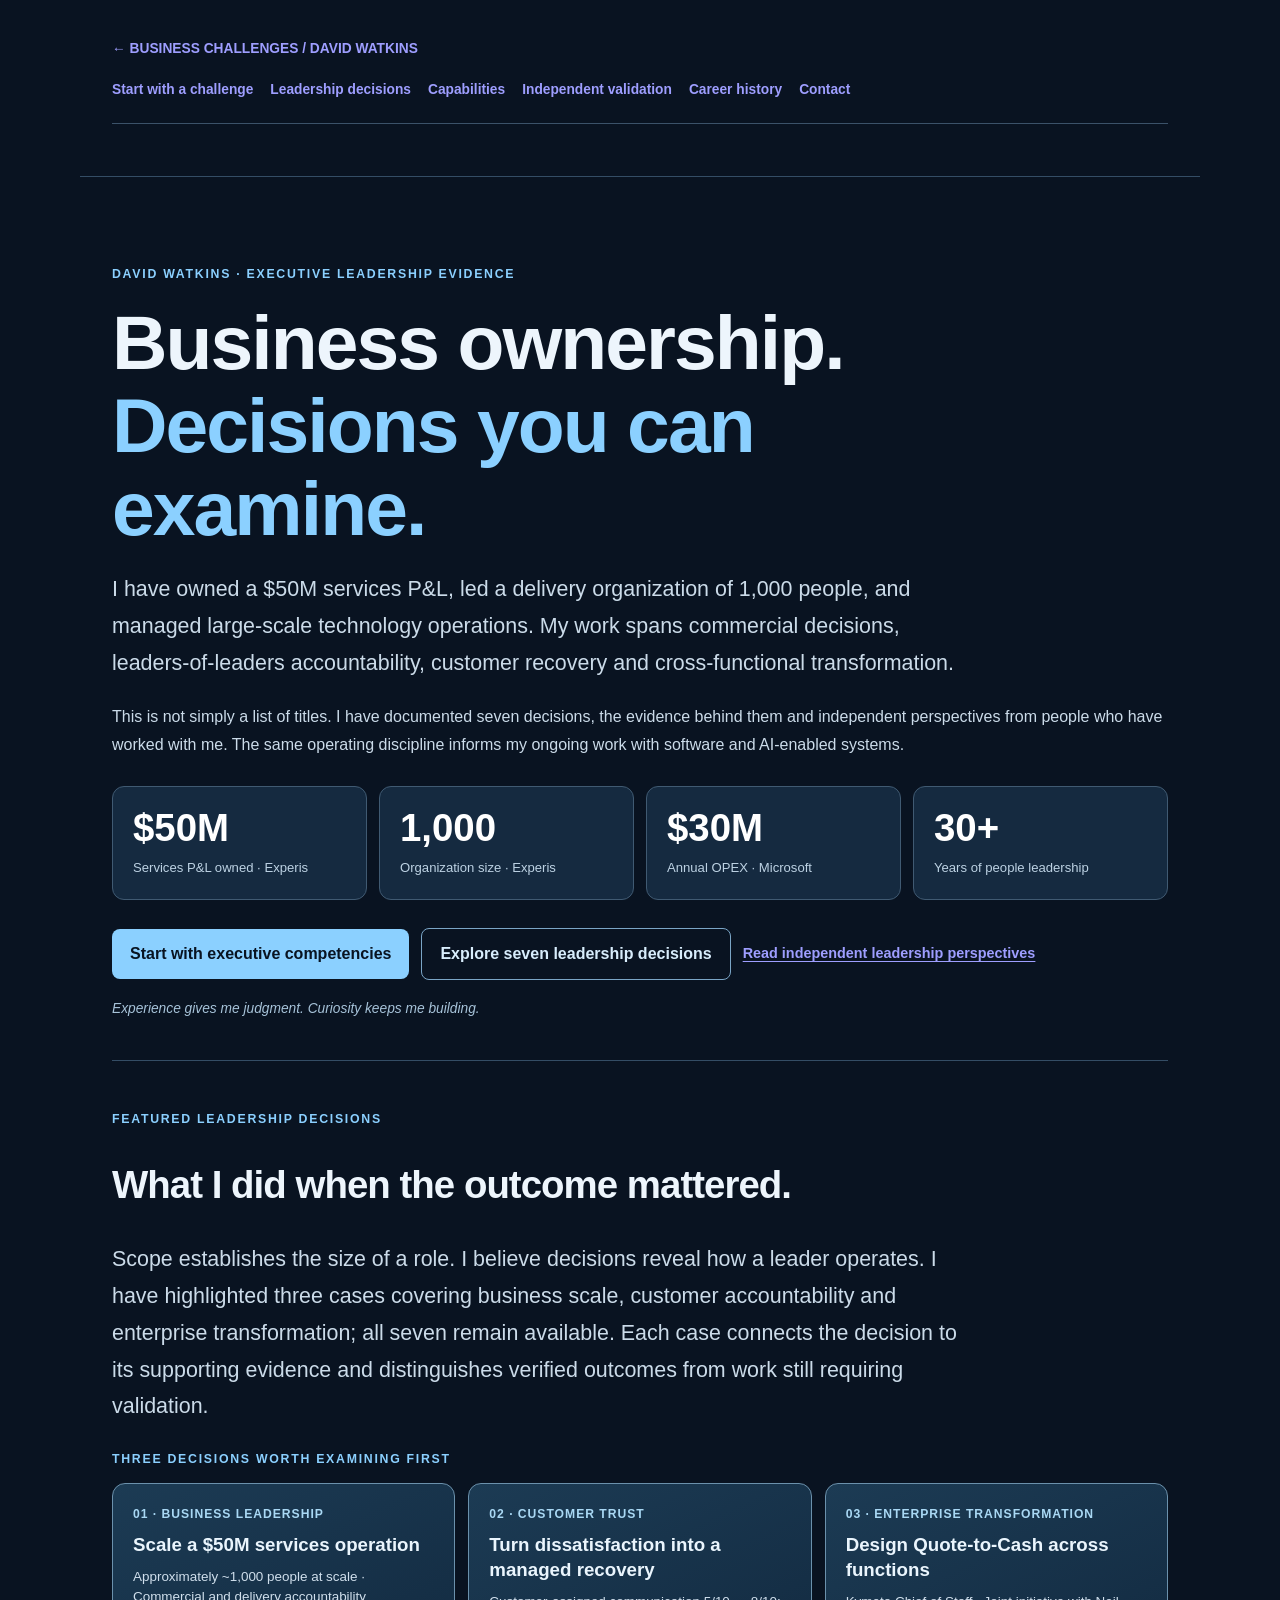
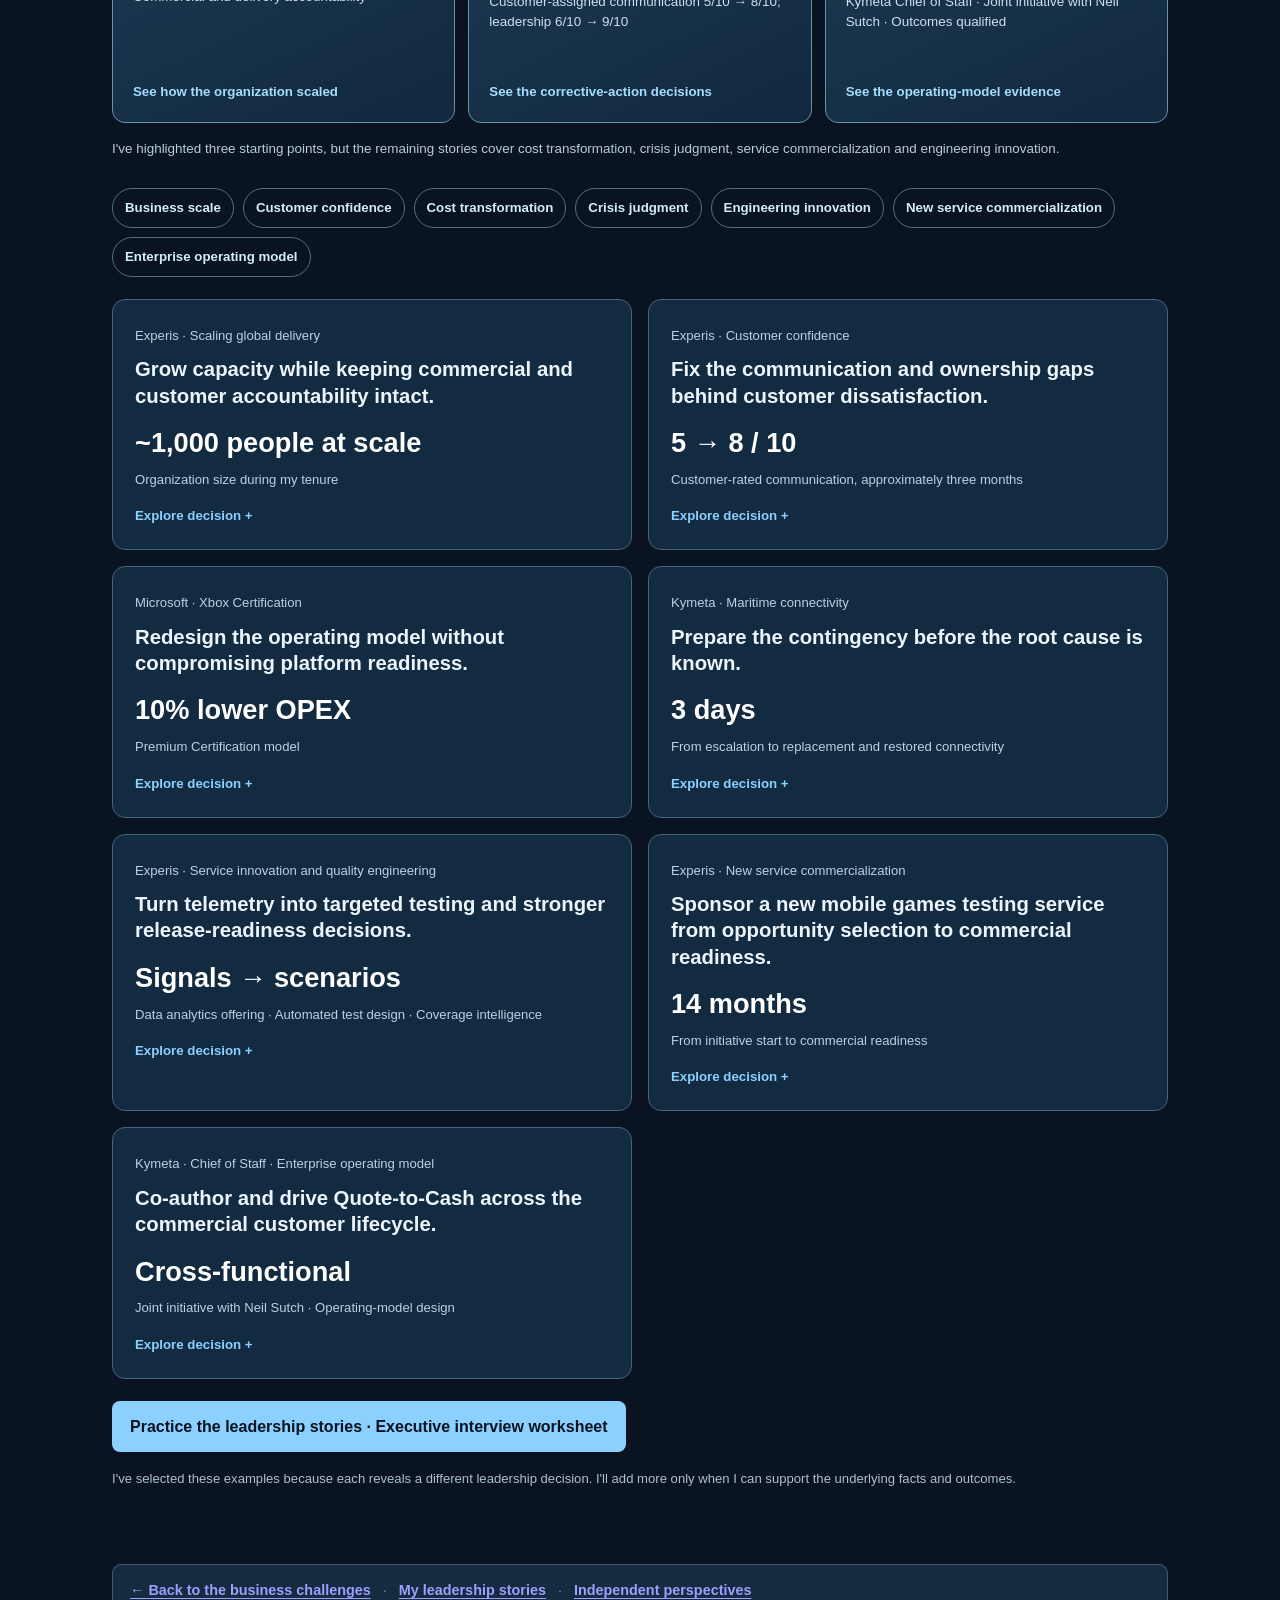
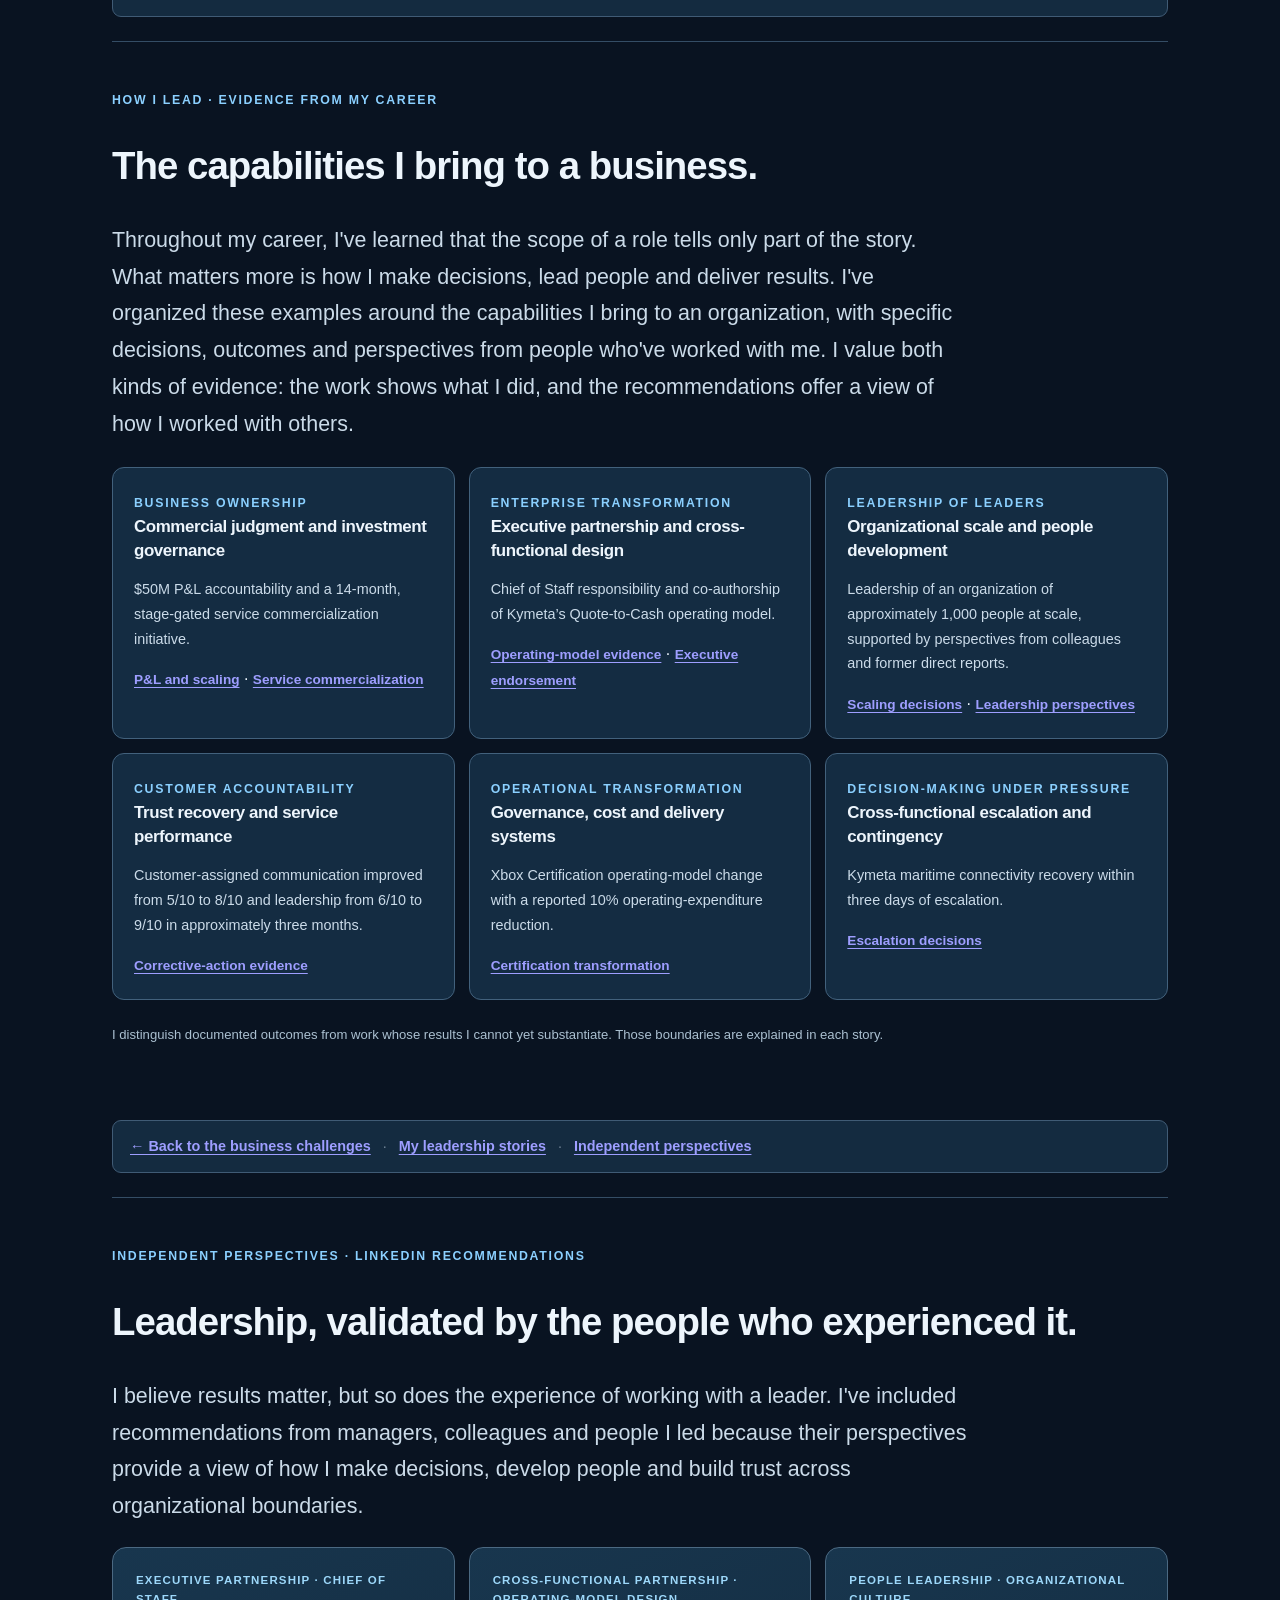
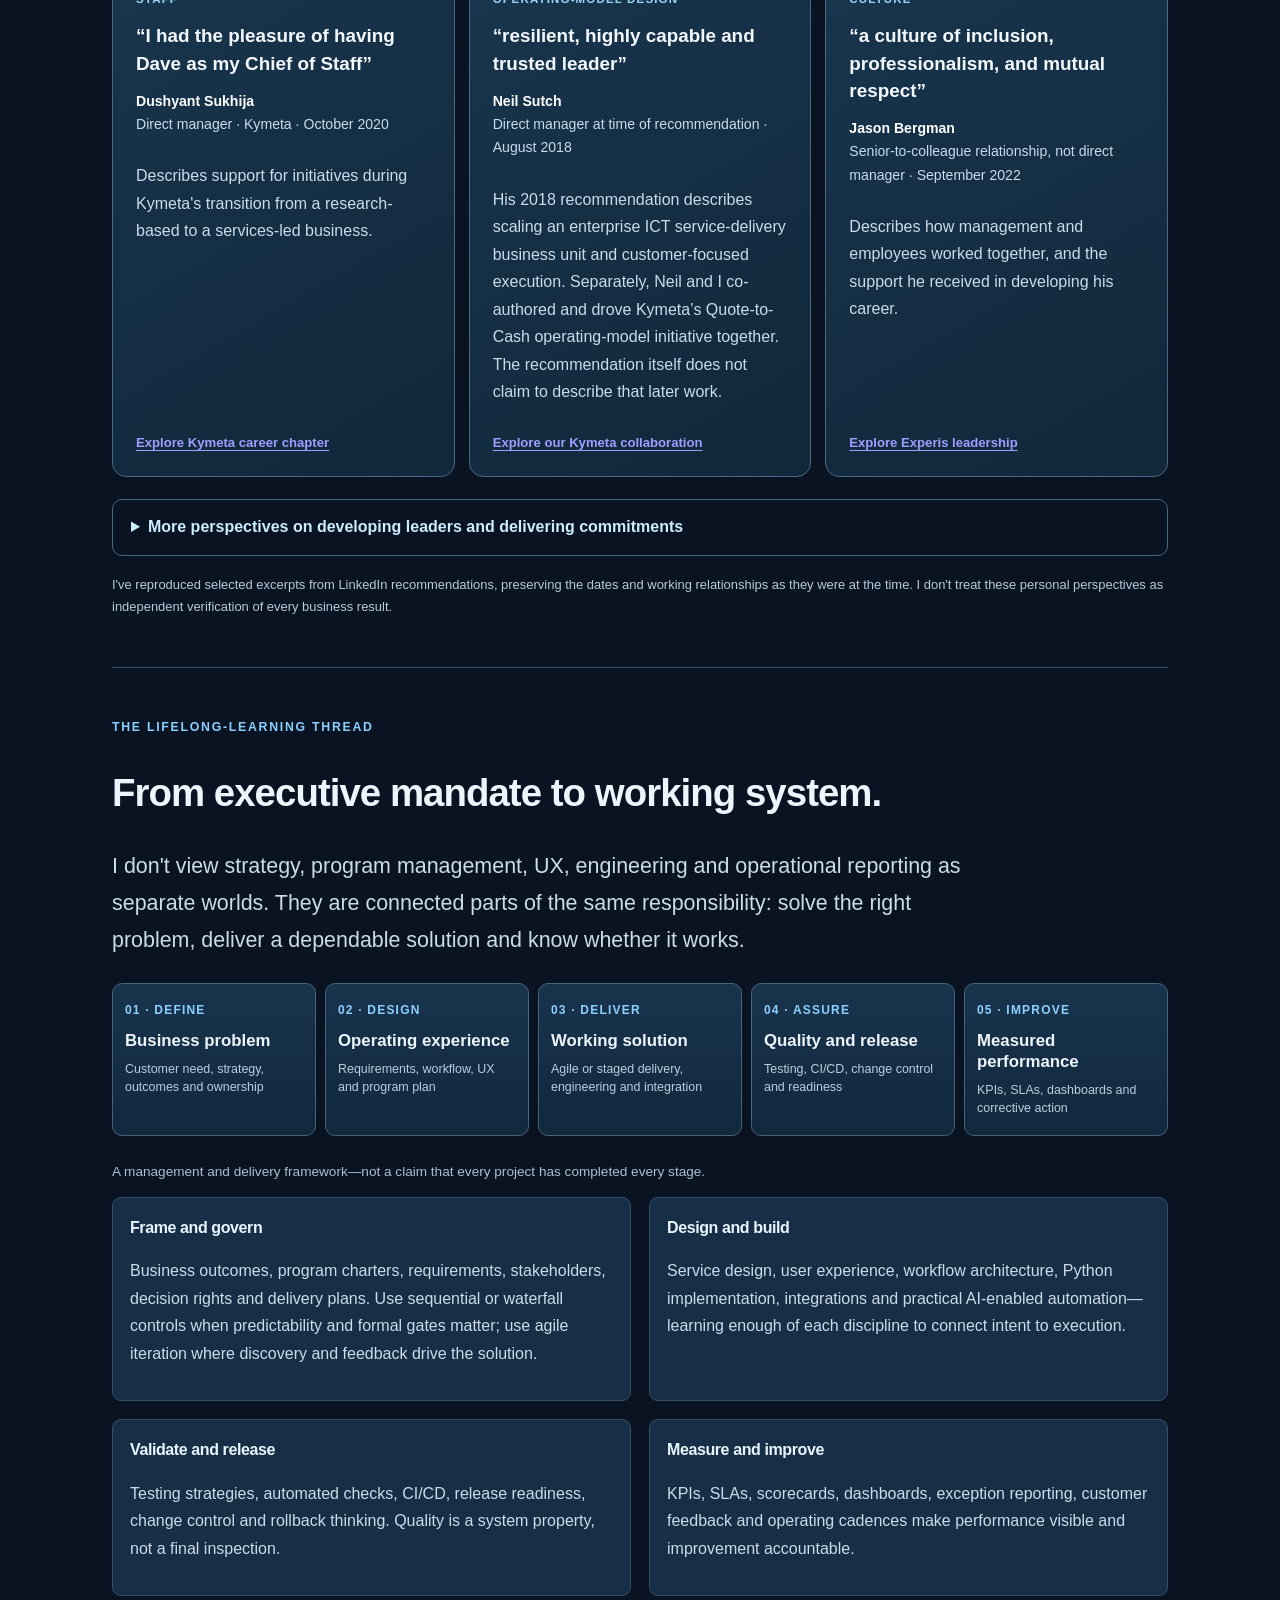
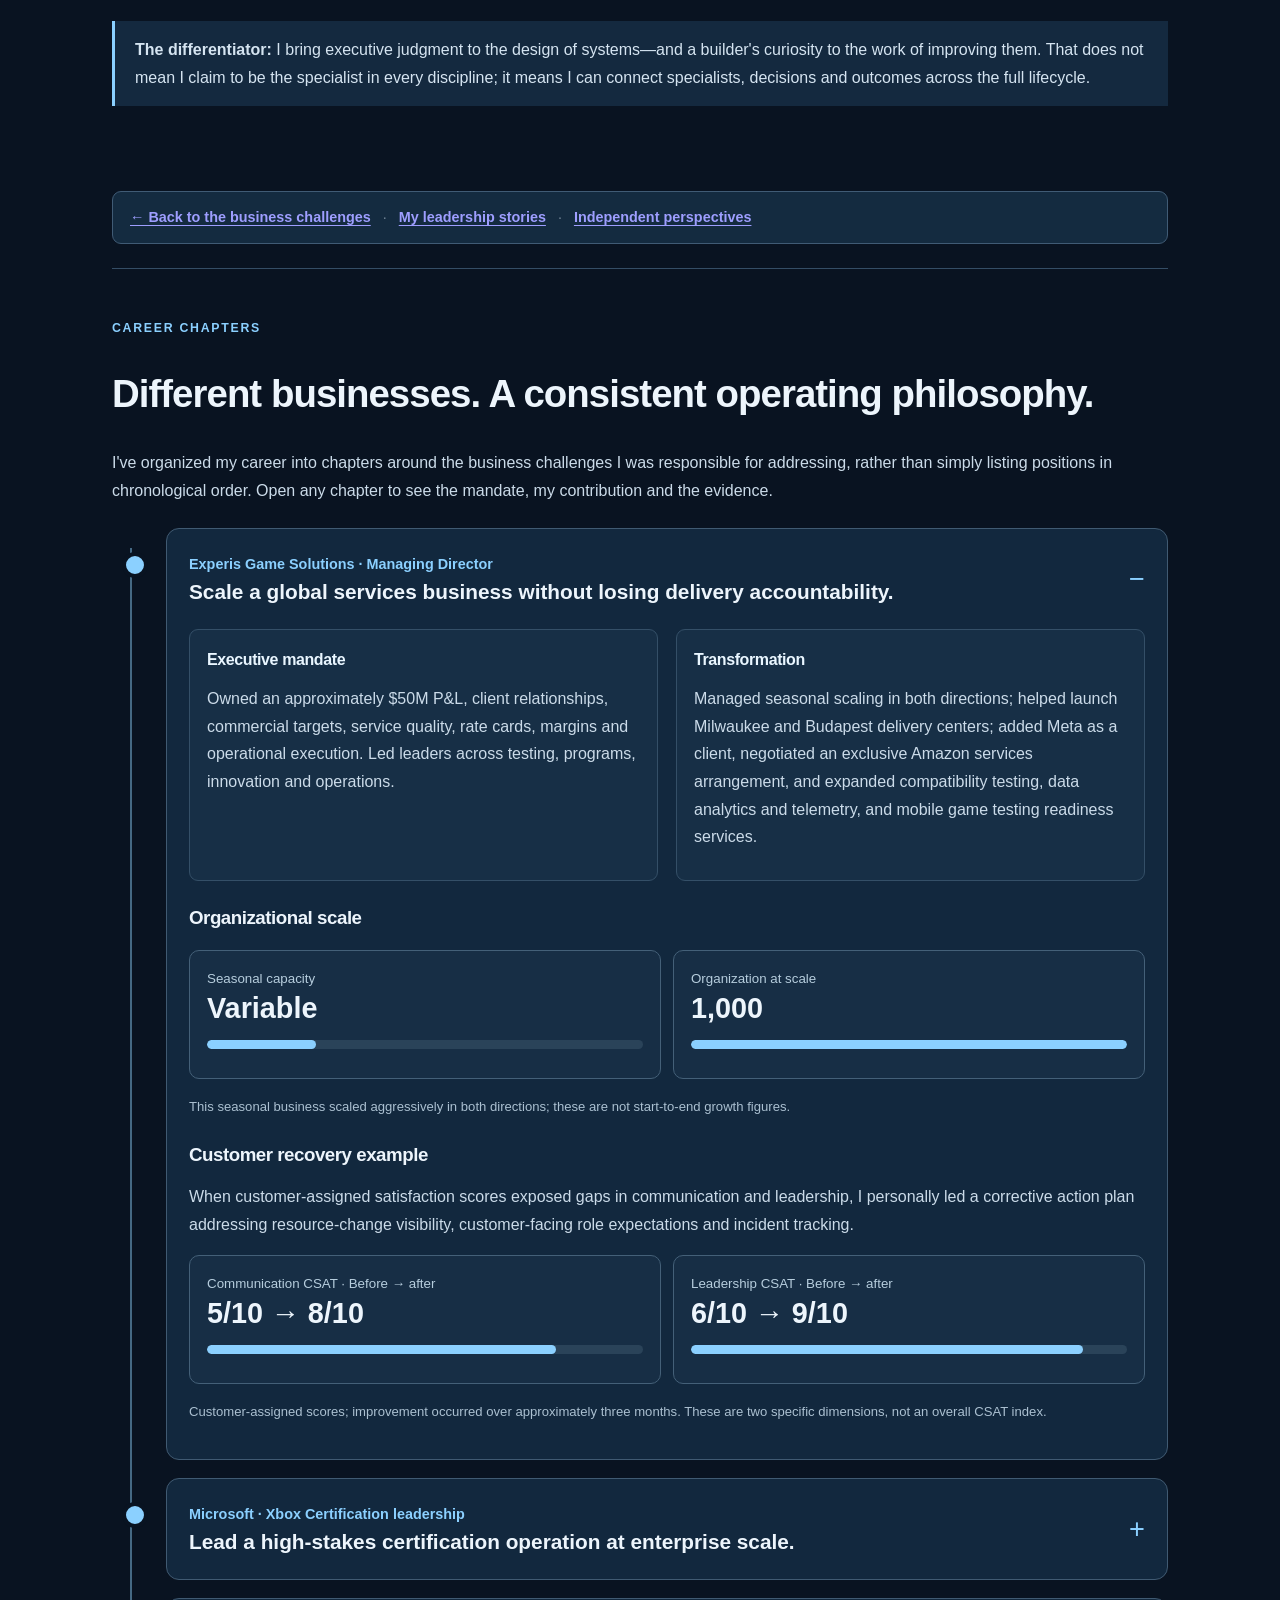
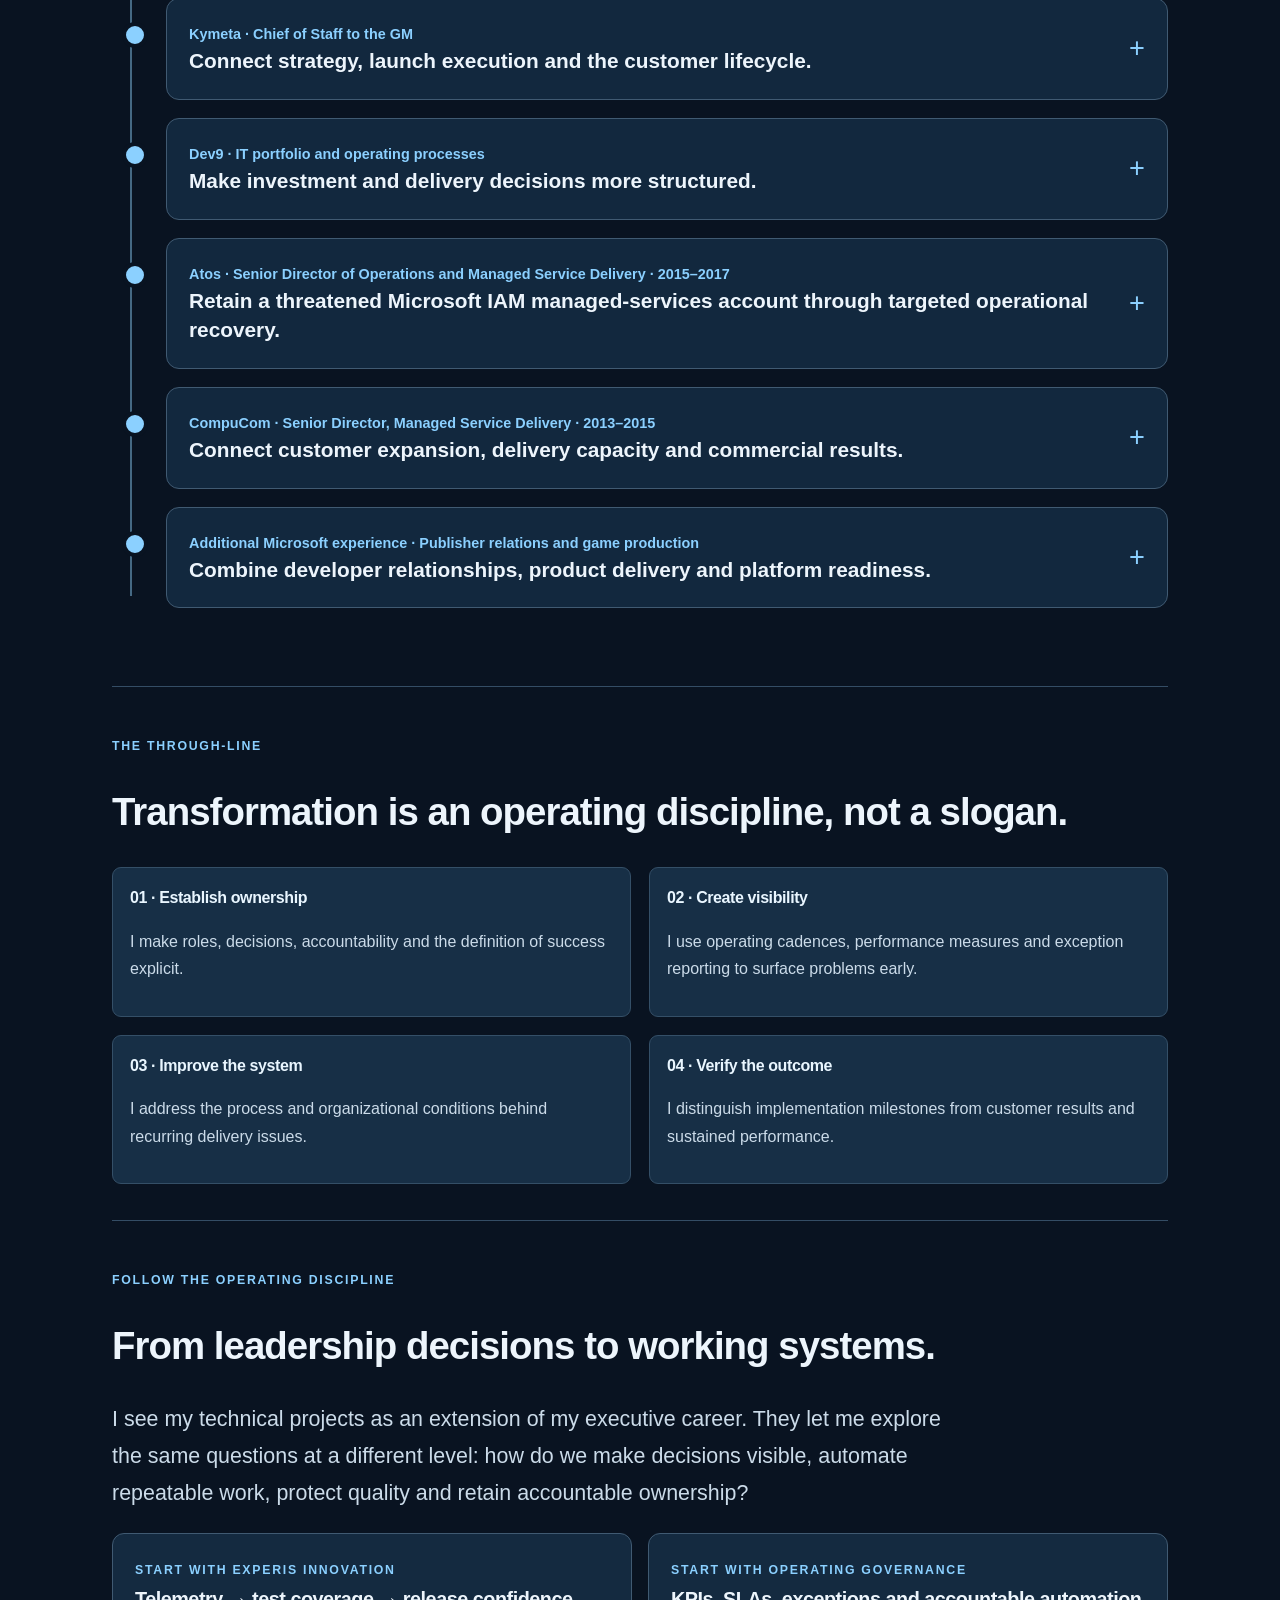
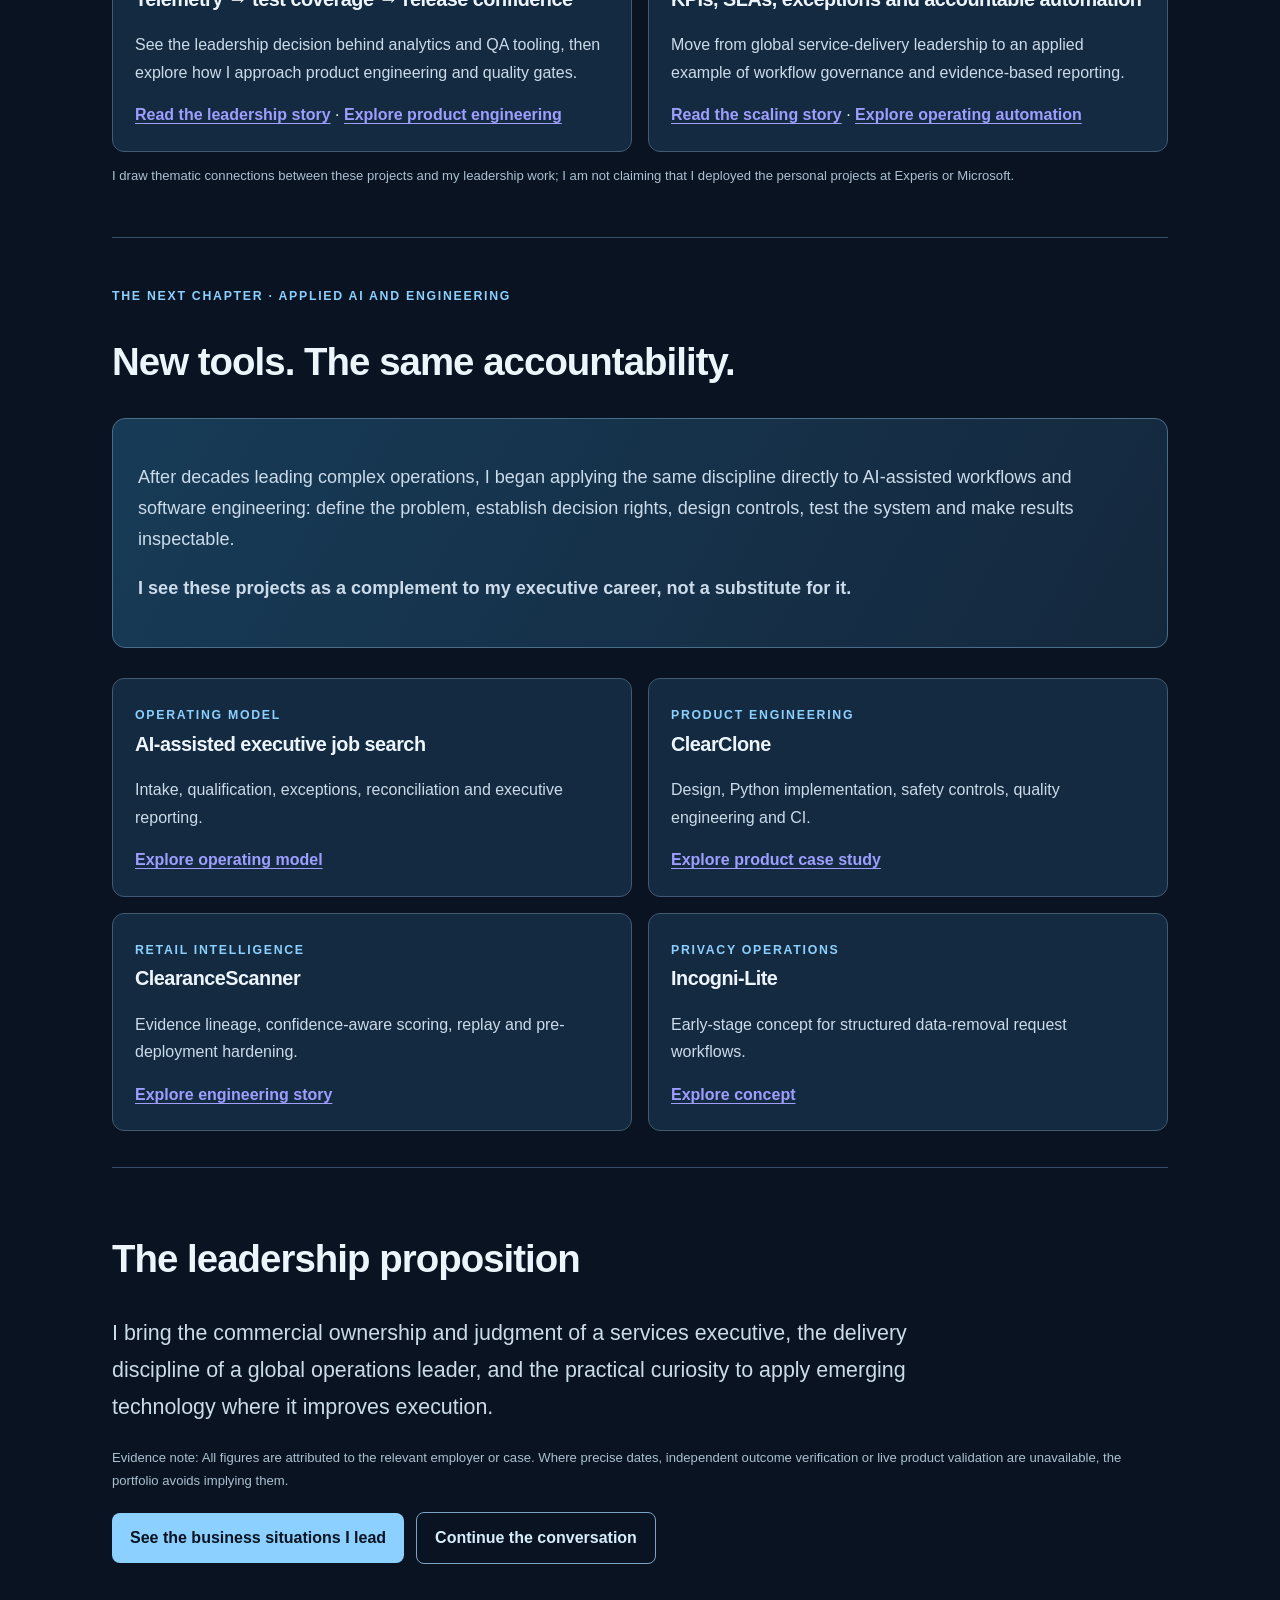
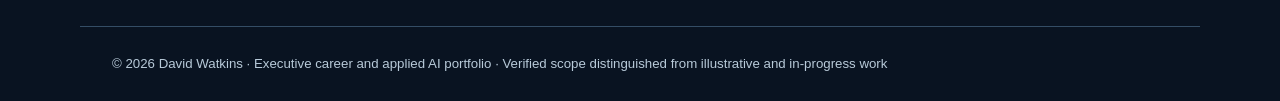
==== commit 8848a9c1: "Expand Atos IAM account recovery narrative and remove obsolete resume link" ====
--- a/career.html
+++ b/career.html
@@ -11,7 +11,7 @@
 /* Independent leadership validation */
 .validation-intro{max-width:860px}.validation-grid{display:grid;grid-template-columns:repeat(3,minmax(0,1fr));gap:14px;margin:22px 0}.validation-card{background:linear-gradient(150deg,#18364e,#11273a);border:1px solid #4b6982;border-radius:14px;padding:23px;display:flex;flex-direction:column;gap:10px}.validation-card .validation-label{font-size:.72rem;text-transform:uppercase;letter-spacing:.1em;color:#9dd8fa;font-weight:800}.validation-card blockquote{margin:3px 0;color:#f3f8ff;font-size:1.18rem;font-weight:700;line-height:1.45}.validation-card .attribution{font-size:.88rem;color:#c7dceb}.validation-card .attribution strong{display:block;color:#fff}.validation-card .validation-link{margin-top:auto;font-size:.82rem;font-weight:800}.validation-note{font-size:.81rem;color:#b8cbda}.validation-strip{margin:17px 0;padding:14px 17px;border-left:3px solid #8bd0ff;background:#142e43;border-radius:0 8px 8px 0}.validation-strip p{margin:4px 0!important}.validation-strip strong{color:#fff}.validation-strip a{font-size:.82rem;font-weight:800}.validation-details{margin:18px 0;border:1px solid #46657f;border-radius:10px;padding:14px 18px}.validation-details summary{cursor:pointer;font-weight:800;color:#ccecff}.validation-details li{margin:10px 0}.validation-details small{color:#b9cad9}@media(max-width:800px){.validation-grid{grid-template-columns:1fr}.validation-card{padding:18px}}
 .competency-grid{display:grid;grid-template-columns:repeat(3,minmax(0,1fr));gap:14px;margin:24px 0}.competency-card{padding:21px;background:#142c42;border:1px solid #42617c;border-radius:12px}.competency-card h3{font-size:1.06rem;line-height:1.4}.competency-card p{font-size:.9rem}.competency-card a{font-size:.85rem;font-weight:800}@media(max-width:800px){.competency-grid{grid-template-columns:1fr}}
-.career-hero-actions{display:flex;align-items:center;flex-wrap:wrap;gap:12px;margin-top:20px}.career-hero-actions .career-quiet{background:transparent;border:1px solid #7aa5c6;color:#d8edfc}.career-proof-link{font-weight:800;font-size:.9rem}.career-tagline{font-size:.86rem;color:#a7c3d9;font-style:italic;margin-top:17px}@media(max-width:580px){.career-hero-actions{align-items:stretch;flex-direction:column}.career-hero-actions .button{text-align:center}}.decision-shortlist{margin:24px 0 28px}.decision-shortlist-grid{display:grid;grid-template-columns:repeat(3,minmax(0,1fr));gap:13px;margin:13px 0}.decision-shortlist-grid a{display:flex;flex-direction:column;gap:9px;padding:20px;border:1px solid #6b91ac;border-radius:13px;background:linear-gradient(155deg,#1c3b54,#11283e);text-decoration:none;color:#eaf5fd;min-height:240px}.decision-shortlist-grid a:hover,.decision-shortlist-grid a:focus-visible{border-color:#a9ddff;background:#234761;outline-offset:3px}.decision-shortlist-grid span{font-size:.76rem;letter-spacing:.08em;text-transform:uppercase;color:#a9d8f4;font-weight:800}.decision-shortlist-grid strong{font-size:1.17rem;line-height:1.32}.decision-shortlist-grid small{font-size:.84rem;line-height:1.5;color:#d0dfec}.decision-shortlist-grid b{margin-top:auto;color:#a5ddff;font-size:.83rem}.decision-shortlist-note{font-size:.84rem;color:#b7cddd}@media(max-width:800px){.decision-shortlist-grid{grid-template-columns:1fr}.decision-shortlist-grid a{min-height:0}}@media(prefers-reduced-motion:reduce){.decision-shortlist-grid a{transition:none}}.portfolio-return{display:flex;gap:12px;flex-wrap:wrap;align-items:center;margin:24px 0;padding:13px 17px;border:1px solid #405b75;border-radius:9px;background:#142b40;font-size:.9rem}.portfolio-return a{font-weight:700}.portfolio-return span{opacity:.5}@media(max-width:600px){.portfolio-return{gap:8px}.portfolio-return span{display:none}} </style></head><body><header><nav class="portfolio-nav" aria-label="Primary navigation"><a href="index.html#challenges">← BUSINESS CHALLENGES / DAVID WATKINS</a><span class="nav-links"><a href="index.html#challenges">Start with a challenge</a><a href="#stories">Leadership decisions</a><a href="#competencies">Capabilities</a><a href="#validation">Independent validation</a><a href="#career">Career history</a><a href="David_Watkins_Executive_Resume_Public.pdf" target="_blank" rel="noopener">Resume (PDF)</a><a href="index.html#connect">Contact</a></span></nav></header><main><section class="hero"><p class="eyebrow">David Watkins · Executive leadership evidence</p><h1>Business ownership.<br><span style="color:#8bd0ff">Decisions you can examine.</span></h1><p class="lede">I have owned a $50M services P&amp;L, led a delivery organization of 1,000 people, and managed large-scale technology operations. My work spans commercial decisions, leaders-of-leaders accountability, customer recovery and cross-functional transformation.</p><p>This is not simply a list of titles. I have documented seven decisions, the evidence behind them and independent perspectives from people who have worked with me. The same operating discipline informs my ongoing work with software and AI-enabled systems.</p><div class="stats" aria-label="Executive scope"><div class="stat"><strong>$50M</strong><span>Services P&amp;L owned · Experis</span></div><div class="stat"><strong>1,000</strong><span>Organization size · Experis</span></div><div class="stat"><strong>$30M</strong><span>Annual OPEX · Microsoft</span></div><div class="stat"><strong>30+</strong><span>Years of people leadership</span></div></div><div class="career-hero-actions"><a class="button" href="#competencies">Start with executive competencies</a><a class="button career-quiet" href="#stories">Explore seven leadership decisions</a><a class="career-proof-link" href="#validation">Read independent leadership perspectives</a></div><p class="career-tagline">Experience gives me judgment. Curiosity keeps me building.</p></section>
+.career-hero-actions{display:flex;align-items:center;flex-wrap:wrap;gap:12px;margin-top:20px}.career-hero-actions .career-quiet{background:transparent;border:1px solid #7aa5c6;color:#d8edfc}.career-proof-link{font-weight:800;font-size:.9rem}.career-tagline{font-size:.86rem;color:#a7c3d9;font-style:italic;margin-top:17px}@media(max-width:580px){.career-hero-actions{align-items:stretch;flex-direction:column}.career-hero-actions .button{text-align:center}}.decision-shortlist{margin:24px 0 28px}.decision-shortlist-grid{display:grid;grid-template-columns:repeat(3,minmax(0,1fr));gap:13px;margin:13px 0}.decision-shortlist-grid a{display:flex;flex-direction:column;gap:9px;padding:20px;border:1px solid #6b91ac;border-radius:13px;background:linear-gradient(155deg,#1c3b54,#11283e);text-decoration:none;color:#eaf5fd;min-height:240px}.decision-shortlist-grid a:hover,.decision-shortlist-grid a:focus-visible{border-color:#a9ddff;background:#234761;outline-offset:3px}.decision-shortlist-grid span{font-size:.76rem;letter-spacing:.08em;text-transform:uppercase;color:#a9d8f4;font-weight:800}.decision-shortlist-grid strong{font-size:1.17rem;line-height:1.32}.decision-shortlist-grid small{font-size:.84rem;line-height:1.5;color:#d0dfec}.decision-shortlist-grid b{margin-top:auto;color:#a5ddff;font-size:.83rem}.decision-shortlist-note{font-size:.84rem;color:#b7cddd}@media(max-width:800px){.decision-shortlist-grid{grid-template-columns:1fr}.decision-shortlist-grid a{min-height:0}}@media(prefers-reduced-motion:reduce){.decision-shortlist-grid a{transition:none}}.portfolio-return{display:flex;gap:12px;flex-wrap:wrap;align-items:center;margin:24px 0;padding:13px 17px;border:1px solid #405b75;border-radius:9px;background:#142b40;font-size:.9rem}.portfolio-return a{font-weight:700}.portfolio-return span{opacity:.5}@media(max-width:600px){.portfolio-return{gap:8px}.portfolio-return span{display:none}} </style></head><body><header><nav class="portfolio-nav" aria-label="Primary navigation"><a href="index.html#challenges">← BUSINESS CHALLENGES / DAVID WATKINS</a><span class="nav-links"><a href="index.html#challenges">Start with a challenge</a><a href="#stories">Leadership decisions</a><a href="#competencies">Capabilities</a><a href="#validation">Independent validation</a><a href="#career">Career history</a><a href="index.html#connect">Contact</a></span></nav></header><main><section class="hero"><p class="eyebrow">David Watkins · Executive leadership evidence</p><h1>Business ownership.<br><span style="color:#8bd0ff">Decisions you can examine.</span></h1><p class="lede">I have owned a $50M services P&amp;L, led a delivery organization of 1,000 people, and managed large-scale technology operations. My work spans commercial decisions, leaders-of-leaders accountability, customer recovery and cross-functional transformation.</p><p>This is not simply a list of titles. I have documented seven decisions, the evidence behind them and independent perspectives from people who have worked with me. The same operating discipline informs my ongoing work with software and AI-enabled systems.</p><div class="stats" aria-label="Executive scope"><div class="stat"><strong>$50M</strong><span>Services P&amp;L owned · Experis</span></div><div class="stat"><strong>1,000</strong><span>Organization size · Experis</span></div><div class="stat"><strong>$30M</strong><span>Annual OPEX · Microsoft</span></div><div class="stat"><strong>30+</strong><span>Years of people leadership</span></div></div><div class="career-hero-actions"><a class="button" href="#competencies">Start with executive competencies</a><a class="button career-quiet" href="#stories">Explore seven leadership decisions</a><a class="career-proof-link" href="#validation">Read independent leadership perspectives</a></div><p class="career-tagline">Experience gives me judgment. Curiosity keeps me building.</p></section>
 <section class="section" id="stories"><p class="eyebrow">Featured leadership decisions</p><h2>What I did when the outcome mattered.</h2><p class="lede">Scope establishes the size of a role. I believe decisions reveal how a leader operates. I have highlighted three cases covering business scale, customer accountability and enterprise transformation; all seven remain available. Each case connects the decision to its supporting evidence and distinguishes verified outcomes from work still requiring validation.</p><div class="decision-shortlist" aria-label="Recommended starting points"><p class="eyebrow">Three decisions worth examining first</p><div class="decision-shortlist-grid"><a href="#story-scale"><span>01 · Business leadership</span><strong>Scale a $50M services operation</strong><small>Approximately ~1,000 people at scale · Commercial and delivery accountability</small><b>See how the organization scaled</b></a><a href="#story-recovery"><span>02 · Customer trust</span><strong>Turn dissatisfaction into a managed recovery</strong><small>Customer-assigned communication 5/10 → 8/10; leadership 6/10 → 9/10</small><b>See the corrective-action decisions</b></a><a href="#story-quote-to-cash"><span>03 · Enterprise transformation</span><strong>Design Quote-to-Cash across functions</strong><small>Kymeta Chief of Staff · Joint initiative with Neil Sutch · Outcomes qualified</small><b>See the operating-model evidence</b></a></div><p class="decision-shortlist-note">I've highlighted three starting points, but the remaining stories cover cost transformation, crisis judgment, service commercialization and engineering innovation.</p></div><nav class="story-guide" aria-label="Browse leadership decisions"><a href="#story-scale">Business scale</a><a href="#story-recovery">Customer confidence</a><a href="#story-certification">Cost transformation</a><a href="#story-maritime">Crisis judgment</a><a href="#story-telemetry">Engineering innovation</a><a href="#story-mobile">New service commercialization</a><a href="#story-quote-to-cash">Enterprise operating model</a></nav><div class="story-grid">
 <details class="story" id="story-scale"><summary><span class="story-tag">Experis · Scaling global delivery</span><span class="story-title">Grow capacity while keeping commercial and customer accountability intact.</span><span class="story-metric">~1,000 people at scale</span><span class="story-tag">Organization size during my tenure</span></summary><div class="story-body"><div class="evidence-explorer" data-evidence-explorer><div class="evidence-top"><span class="evidence-heading">Explore the leadership evidence</span><div class="evidence-switch" role="group" aria-label="Story framework"><button type="button" data-framework="STAR" aria-pressed="true">STAR</button><button type="button" data-framework="CARL" aria-pressed="false">CARL</button></div></div><div class="evidence-stages" role="group" aria-label="Framework stages"></div><div class="evidence-detail" aria-live="polite"></div><p class="evidence-caption">Select a stage to see the evidence and jump to its place in the story.</p></div><h4>Situation</h4><p>A volatile, seasonal multi-client technology-services organization needed to scale capacity in both directions without losing control of service quality, workforce commitments and financial performance.</p><h4>My responsibility</h4><p>As Managing Director, I owned the approximately $50M P&amp;L, customer relationships, margins, delivery quality and the leadership organization.</p><h4>Decisions and actions</h4><p>I led through eight senior leaders, used biweekly workforce forecasts and monthly and quarterly business reviews, and oversaw expansion of delivery capacity, including Milwaukee and Budapest centers.</p><div class="decision-flow" aria-label="Scale leadership operating loop"><div class="decision-step"><small>01 · Anticipate</small><strong>Forecast capacity</strong><span>Biweekly workforce planning against client demand</span></div><div class="decision-step"><small>02 · Align</small><strong>Lead through leaders</strong><span>Eight senior leaders and recurring operating reviews</span></div><div class="decision-step"><small>03 · Expand</small><strong>Launch new centers</strong><span>Milwaukee and Budapest integrated into delivery governance</span></div></div><h4>Supported result</h4><p>Beyond capacity management, I added Meta as a client, negotiated an exclusive services arrangement with Amazon, and expanded our offerings in compatibility testing, data analytics and telemetry, and mobile game testing readiness.</p><p>The organization grew to approximately 1,000 at scale, with seasonal fluctuations, and both new delivery centers launched.</p><p class="story-note">Headcount varied substantially with seasonal client demand; the scale figure is not a claim of linear growth.</p><aside class="validation-strip"><strong>Independent leadership perspective · Jason Bergman</strong><p>“a culture of inclusion, professionalism, and mutual respect”</p><a href="#validation-jason">View attribution and context</a></aside><details class="format-map"><summary>View STAR / CARL story mapping</summary><div class="format-columns"><section aria-label="STAR format"><h5>STAR · Interview evidence</h5><p><b>S · Situation</b> A seasonal multi-client services organization needed flexible capacity while protecting delivery quality and commercial control.</p><p><b>T · Task</b> Own the $50M P&L, customer commitments, margins and the delivery leadership structure.</p><p><b>A · Action</b> Led eight senior leaders; introduced workforce forecasting and business reviews; supported Milwaukee and Budapest delivery-center launches.</p><p><b>R · Result</b> Organization size increased from seasonally varying capacity up to approximately 1,000 during the tenure; two centers launched.</p></section><section aria-label="CARL format"><h5>CARL · Reflection and judgment</h5><p><b>C · Context</b> A volatile services organization needed to scale delivery in both directions without losing commercial and customer accountability.</p><p><b>A · Action</b> Led eight senior leaders; introduced workforce forecasting and business reviews; supported Milwaukee and Budapest delivery-center launches.</p><p><b>R · Result</b> Organization size increased from seasonally varying capacity up to approximately 1,000 during the tenure; two centers launched.</p><p><b>L · Learning</b> Leadership principle: scale through accountable leaders, forward capacity planning and repeatable governance. This is a synthesis, not a measured learning outcome.</p></section><details class="interview-version"><summary>60-second interview version · spoken narrative</summary><p>At Experis, I was responsible for a services organization that grew with seasonal capacity reaching approximately 1,000 people during my tenure, with about $50 million in P&amp;L accountability. The challenge was to scale capacity in both directions without losing control of delivery quality, customer commitments or margins. I led through eight senior leaders, introduced a disciplined cadence of workforce forecasting and business reviews, and helped launch delivery centers in Milwaukee and Budapest. That gave us a more repeatable way to plan capacity, surface risks and make decisions across the portfolio. The organization reached approximately 1,000 people and both centers launched. The leadership lesson for me is that scaling is not simply adding headcount. You need clear accountability, forward visibility and an operating rhythm that works through your leaders.</p><p class="micro">Interview-practice draft, approximately one minute at a conversational pace. The language preserves the evidence qualifiers and can be adapted for spoken delivery.</p></details></div></details></div></details>
 <details class="story" id="story-recovery"><summary><span class="story-tag">Experis · Customer confidence</span><span class="story-title">Fix the communication and ownership gaps behind customer dissatisfaction.</span><span class="story-metric">5 → 8 / 10</span><span class="story-tag">Customer-rated communication, approximately three months</span></summary><div class="story-body"><div class="evidence-explorer" data-evidence-explorer><div class="evidence-top"><span class="evidence-heading">Explore the leadership evidence</span><div class="evidence-switch" role="group" aria-label="Story framework"><button type="button" data-framework="STAR" aria-pressed="true">STAR</button><button type="button" data-framework="CARL" aria-pressed="false">CARL</button></div></div><div class="evidence-stages" role="group" aria-label="Framework stages"></div><div class="evidence-detail" aria-live="polite"></div><p class="evidence-caption">Select a stage to see the evidence and jump to its place in the story.</p></div><h4>Situation</h4><p>Delivery KPIs were largely being met, but a customer was dissatisfied with unannounced resource moves and unclear expectations for customer-facing roles.</p><h4>My responsibility</h4><p>I personally led the corrective action plan and owned executive customer engagement and the delivery response.</p><h4>Decisions and actions</h4><p>I required advance client discussion of proposed resource changes, clarified role expectations, and strengthened incident tracking, reporting and follow-through.</p><div class="decision-flow" aria-label="Customer recovery decision path"><div class="decision-step"><small>Gap</small><strong>Unannounced changes</strong><span>Delivery metrics alone missed customer concerns</span></div><div class="decision-step"><small>Intervention</small><strong>Advance alignment</strong><span>Discuss resource moves and clarify expectations</span></div><div class="decision-step"><small>Control</small><strong>Track and report</strong><span>Incident ownership, commitments and follow-through</span></div></div><h4>Supported result</h4><p>Over approximately three months, customer-assigned communication ratings improved from 5/10 to 8/10 and leadership ratings from 6/10 to 9/10.</p><p class="story-note">These are two customer-assigned satisfaction dimensions, not an overall CSAT or calculated NPS score. An earlier draft contains different figures and is not used here.</p><details class="format-map"><summary>View STAR / CARL story mapping</summary><div class="format-columns"><section aria-label="STAR format"><h5>STAR · Interview evidence</h5><p><b>S · Situation</b> Delivery KPIs were largely met, but a customer objected to unannounced staffing changes and unclear client-facing roles.</p><p><b>T · Task</b> Lead the corrective action plan and restore confidence in executive customer engagement.</p><p><b>A · Action</b> Required advance discussions of resource moves, clarified roles and improved incident tracking and follow-through.</p><p><b>R · Result</b> Customer-rated communication rose 5/10→8/10 and leadership 6/10→9/10 over approximately three months.</p></section><section aria-label="CARL format"><h5>CARL · Reflection and judgment</h5><p><b>C · Context</b> A customer experienced a gap between reported delivery performance and its actual service experience.</p><p><b>A · Action</b> Required advance discussions of resource moves, clarified roles and improved incident tracking and follow-through.</p><p><b>R · Result</b> Customer-rated communication rose 5/10→8/10 and leadership 6/10→9/10 over approximately three months.</p><p><b>L · Learning</b> Leadership principle: operational KPIs need customer-experience signals and explicit change ownership; this is an interpretation of the case.</p></section><details class="interview-version"><summary>60-second interview version · spoken narrative</summary><p>At Experis, we had a customer whose delivery KPIs were largely on target, but they were dissatisfied with how we were managing the relationship. We were moving resources without enough advance discussion, and expectations for customer-facing roles were unclear. I personally led the corrective action plan. We established advance customer conversations around proposed resource changes, clarified roles and tightened incident tracking and reporting. Over about three months, the customer's own communication rating improved from five to eight out of ten, and its leadership rating improved from six to nine. The important point was that meeting delivery metrics did not mean we were meeting the customer's expectations. We had to address the operating behavior behind the scores, not just report the numbers.</p><p class="micro">Interview-practice draft, approximately one minute at a conversational pace. The language preserves the evidence qualifiers and can be adapted for spoken delivery.</p></details></div></details></div></details>
@@ -27,7 +27,7 @@
 <article class="chapter"><details><summary><span><span class="org">Microsoft · Xbox Certification leadership</span><br><span class="role">Lead a high-stakes certification operation at enterprise scale.</span></span></summary><div class="chapter-content"><div class="chapter-grid"><div class="subpanel"><h3>Accountability</h3><p>Led Xbox Certification at Principal Group Program Manager level, with approximately $30M in annual operating expenditure, more than 1,000 annual submissions and a complex ecosystem of internal stakeholders and managed-service vendors.</p></div><div class="subpanel"><h3>Leadership dimension</h3><p>Introduced a new certification model that reduced operating cost by approximately 10%, while managing quality, capacity, launch readiness and vendor execution.</p></div></div><div class="compare"><div class="measure"><small>Annual certification throughput</small><strong>1,000+</strong><small>Submissions</small></div><div class="measure"><small>Operating cost improvement</small><strong>~10%</strong><small>Reduction through new certification model</small></div></div><p class="micro">The $30M figure represents annual OPEX responsibility, not revenue or P&amp;L ownership. The 10% cost reduction is attributed to the certification model in the executive résumé.</p></div></details></article>
 <article class="chapter"><details><summary><span><span class="org">Kymeta · Chief of Staff to the GM</span><br><span class="role">Connect strategy, launch execution and the customer lifecycle.</span></span></summary><div class="chapter-content"><div class="chapter-grid"><div class="subpanel"><h3>Business context</h3><p>Worked directly with the General Manager across cross-functional initiatives and operating-model development.</p></div><div class="subpanel"><h3>Contributions</h3><p>Planned and executed the commercial KALO connectivity-services launch across Product, Sales, Engineering, Finance and Operations; co-authored Customer Success and Quote-to-Cash operating models, including KPI, SLA and customer-feedback mechanisms. Neil Sutch and I jointly drove the Quote-to-Cash initiative.</p></div></div><aside class="validation-strip" id="kymeta-quote-to-cash"><strong>Cross-functional operating-model partnership · Neil Sutch</strong><p>Neil and I co-authored and jointly drove Kymeta’s Quote-to-Cash initiative. His LinkedIn recommendation, written in August 2018, independently speaks to my service-delivery leadership, but predates and does not specifically validate this Kymeta project.</p><a href="#validation-neil">View Neil’s recommendation and attribution</a></aside><div class="measure"><small>Customer service process redesign</small><strong>~2 weeks</strong><small>Reduction in average RMA turnaround through cross-functional escalation and process redesign</small></div><p class="micro">This is a process turnaround measure from the executive résumé, not a revenue or customer retention claim.</p></div></details></article>
 <article class="chapter"><details><summary><span><span class="org">Dev9 · IT portfolio and operating processes</span><br><span class="role">Make investment and delivery decisions more structured.</span></span></summary><div class="chapter-content"><div class="chapter-grid"><div class="subpanel"><h3>Mandate</h3><p>Designed IT portfolio management processes to improve how work and priorities were organized.</p></div><div class="subpanel"><h3>Implementation</h3><p>Implemented Innotas as part of the portfolio management approach.</p></div></div><p class="micro">Additional measured outcomes can be added once supporting records are verified.</p></div></details></article>
-<article class="chapter"><details><summary><span><span class="org">Atos · Senior Director, Operations and Managed Service Delivery · 2015–2017</span><br><span class="role">Recover service performance and rebuild customer confidence.</span></span></summary><div class="chapter-content"><div class="chapter-grid"><div class="subpanel"><h3>Operating challenge</h3><p>Microsoft-focused managed services spanning identity and access management support, global operations and test-data-center engagements required stronger delivery discipline and service controls.</p></div><div class="subpanel"><h3>Leadership response</h3><p>Turned around Tier 2/Tier 3 IAM operations through clearer leadership accountability, KPI/SLA governance and corrective action. Also partnered with Microsoft leadership on Azure migration strategy for test-data-center operations.</p></div></div><div class="measure" style="margin-top:17px"><small>Documented commercial outcome</small><strong>3-year</strong><small>Contract extension to which the service turnaround contributed</small></div><p class="micro">Contribution to an extension is not presented as sole causation.</p></div></details></article>
+<article class="chapter" id="atos-recovery"><details><summary><span><span class="org">Atos · Senior Director of Operations and Managed Service Delivery · 2015–2017</span><br><span class="role">Retain a threatened Microsoft IAM managed-services account through targeted operational recovery.</span></span></summary><div class="chapter-content"><p><strong>My starting point:</strong> Key stakeholders in Microsoft IT Identity and Access Management told me they intended to drop Atos as a vendor. I persisted in understanding their specific frustrations, without promising outcomes I couldn't yet substantiate. Based on what I heard, I believed a meaningful portion of the business could be recovered.</p><div class="chapter-grid"><div class="subpanel"><h3>Where I focused</h3><p>I directed our efforts toward Tier 2 IAM incident management, where we could most directly influence performance. We prioritized incidents handled, first-response time and time to resolution as the operating KPIs.</p></div><div class="subpanel"><h3>How I changed the service</h3><p>We established clearer ownership and handoffs with the vendor responsible for Tier 1, tightened SLA expectations, and began extending our offering into Tier 3 support.</p></div></div><h3>Six-month outcome</h3><p>We had not lost any of the business, and expansion into Tier 3 had begun. We also developed a more deliberate cross-vendor relationship and improved the experience for Microsoft IT and the customers supported by the service.</p><p class="micro"><strong>Evidence boundary:</strong> Business retention over six months and the beginning of Tier 3 expansion are the reported outcomes. I do not claim quantified SLA improvements or satisfaction scores without supporting measurements. Separate career evidence associates the broader turnaround with a subsequent three-year contract extension; I do not treat that extension as solely caused by this six-month intervention.</p><div class="measure" style="margin-top:17px"><small>Additional reported commercial outcome</small><strong>3-year</strong><small>Contract extension to which the broader service turnaround contributed</small></div></div></details></article>
 <article class="chapter"><details><summary><span><span class="org">CompuCom · Senior Director, Managed Service Delivery · 2013–2015</span><br><span class="role">Connect customer expansion, delivery capacity and commercial results.</span></span></summary><div class="chapter-content"><div class="chapter-grid"><div class="subpanel"><h3>Business ownership</h3><p>Led a 150–200-person managed-services and consulting organization with six direct reports, approximately 90% supporting Microsoft. Managed approximately $25M in annual revenue.</p></div><div class="subpanel"><h3>Commercial execution</h3><p>Owned customer escalations, operating reviews, account governance, SOWs, contract changes, RFP responses and commercial pursuits; supported expansion and additional delivery opportunities.</p></div></div><div class="compare"><div class="measure"><small>Annual revenue managed</small><strong>~$25M</strong></div><div class="measure"><small>Growth supported</small><strong>~$5M</strong></div></div><p class="micro">Revenue and growth figures are approximate and refer to different measures; the growth figure is not presented as incremental profit.</p></div></details></article>
 <article class="chapter"><details><summary><span><span class="org">Additional Microsoft experience · Publisher relations and game production</span><br><span class="role">Combine developer relationships, product delivery and platform readiness.</span></span></summary><div class="chapter-content"><p>Earlier Microsoft roles spanned publisher and developer relationships, game production and platform readiness. As an original Xbox Executive Account Manager, I guided more than 200 titles through certification and negotiated multi-million-dollar content agreements. Earlier PC game program management covered more than 25 titles, with source-level debugging practices reducing testing-resource requirements by approximately 25%.</p></div></details></article>
 </div></section>
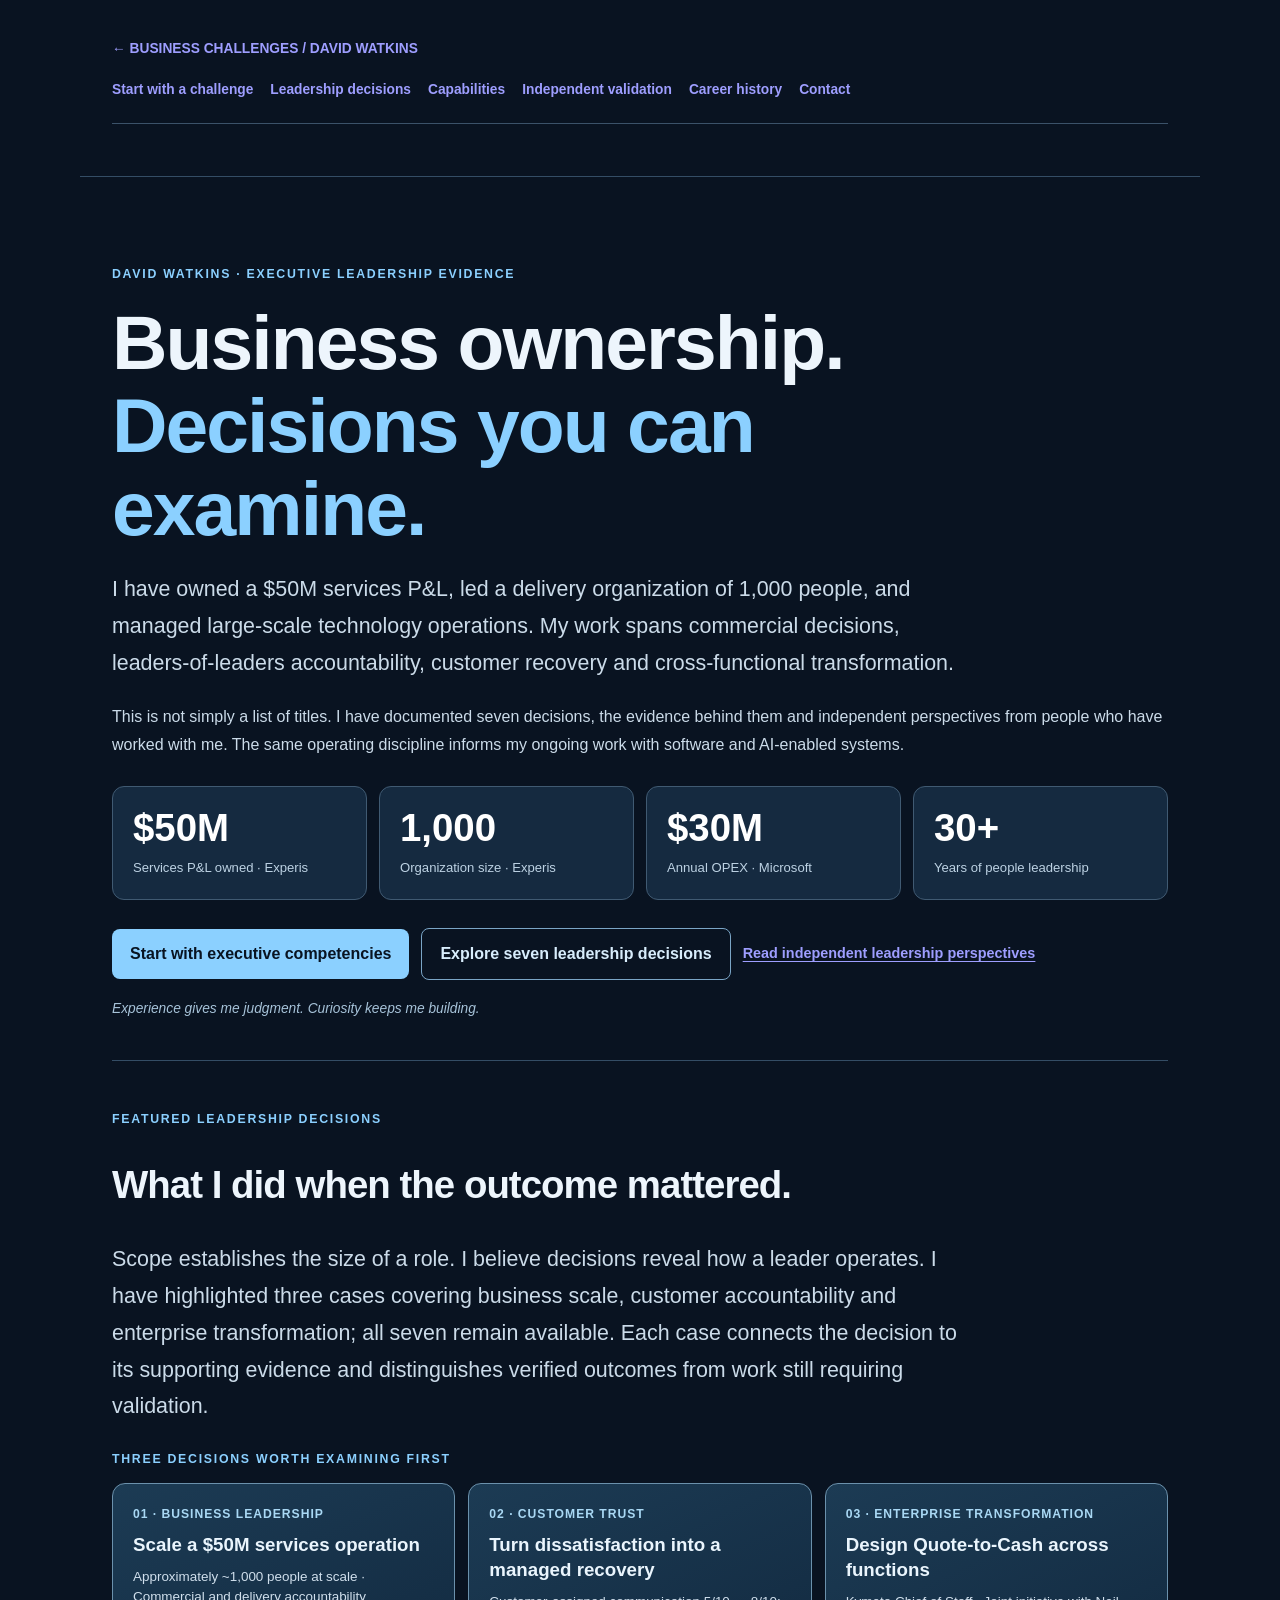
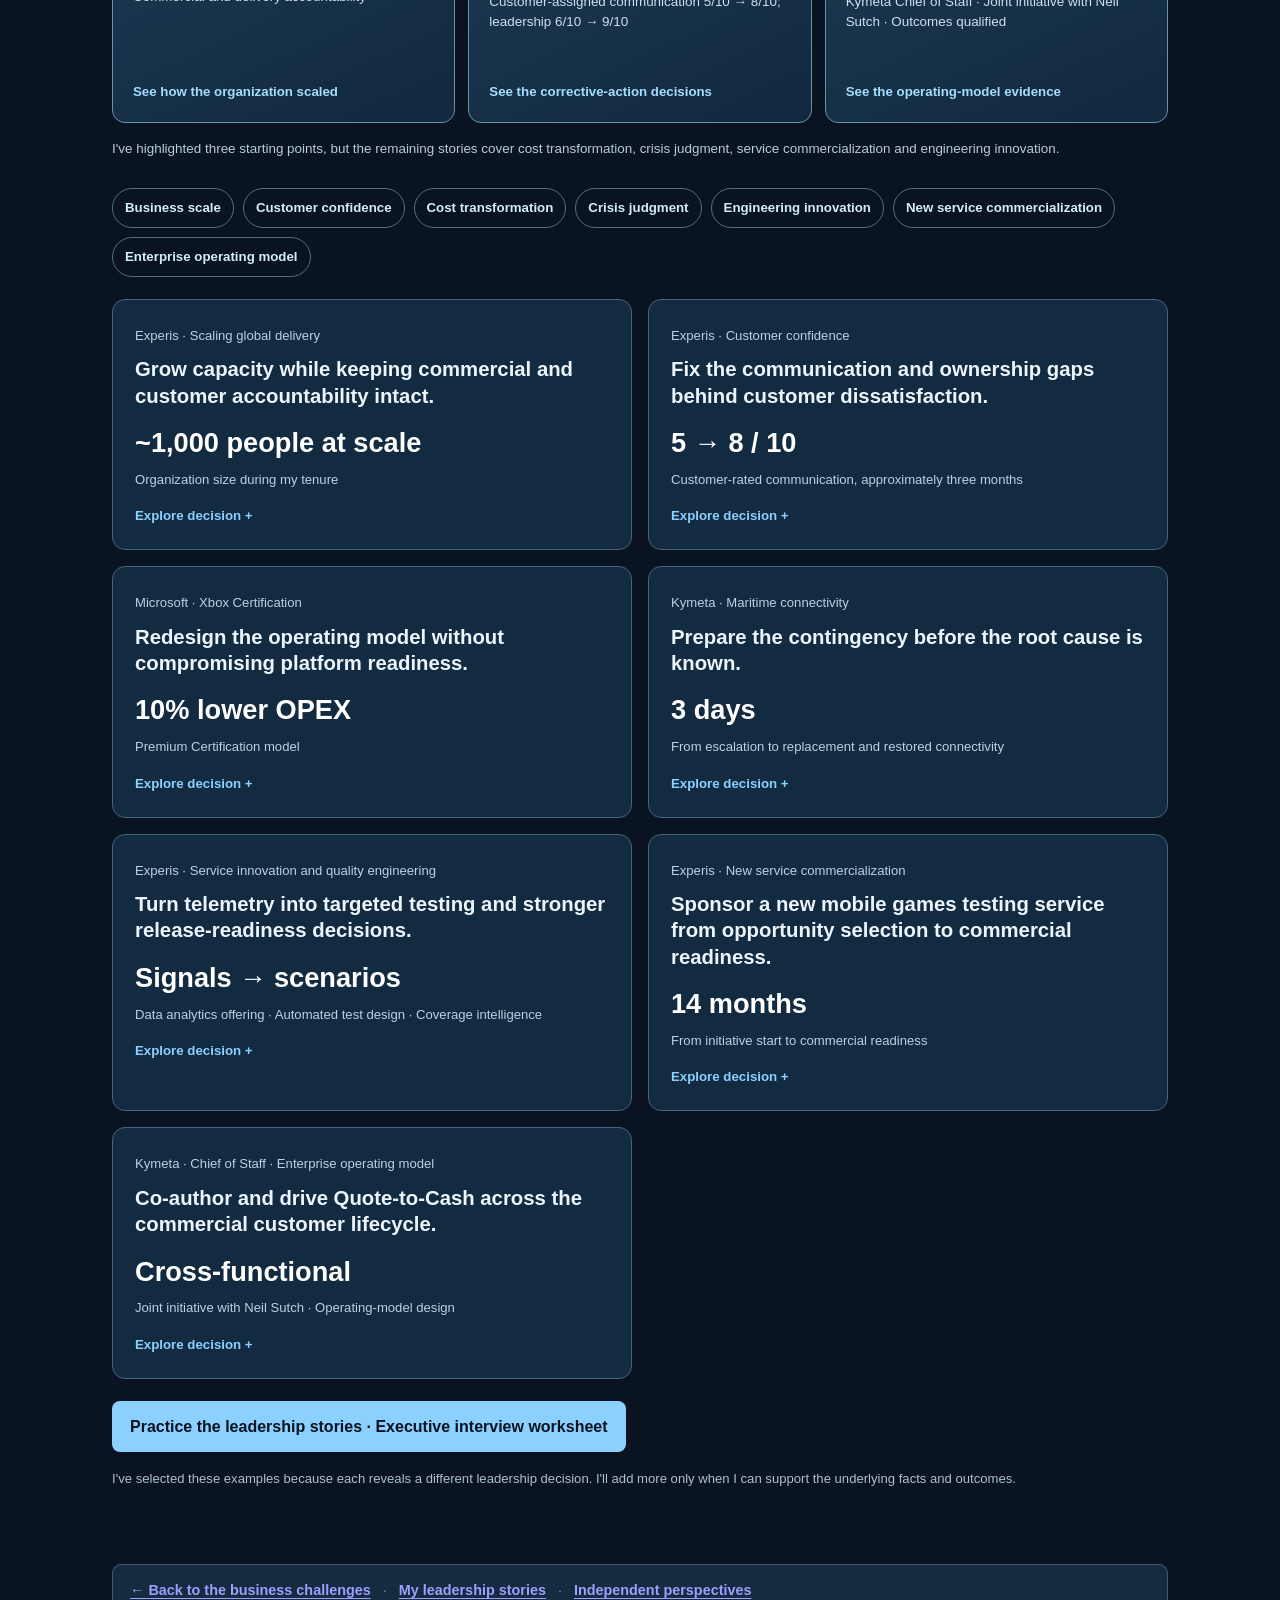
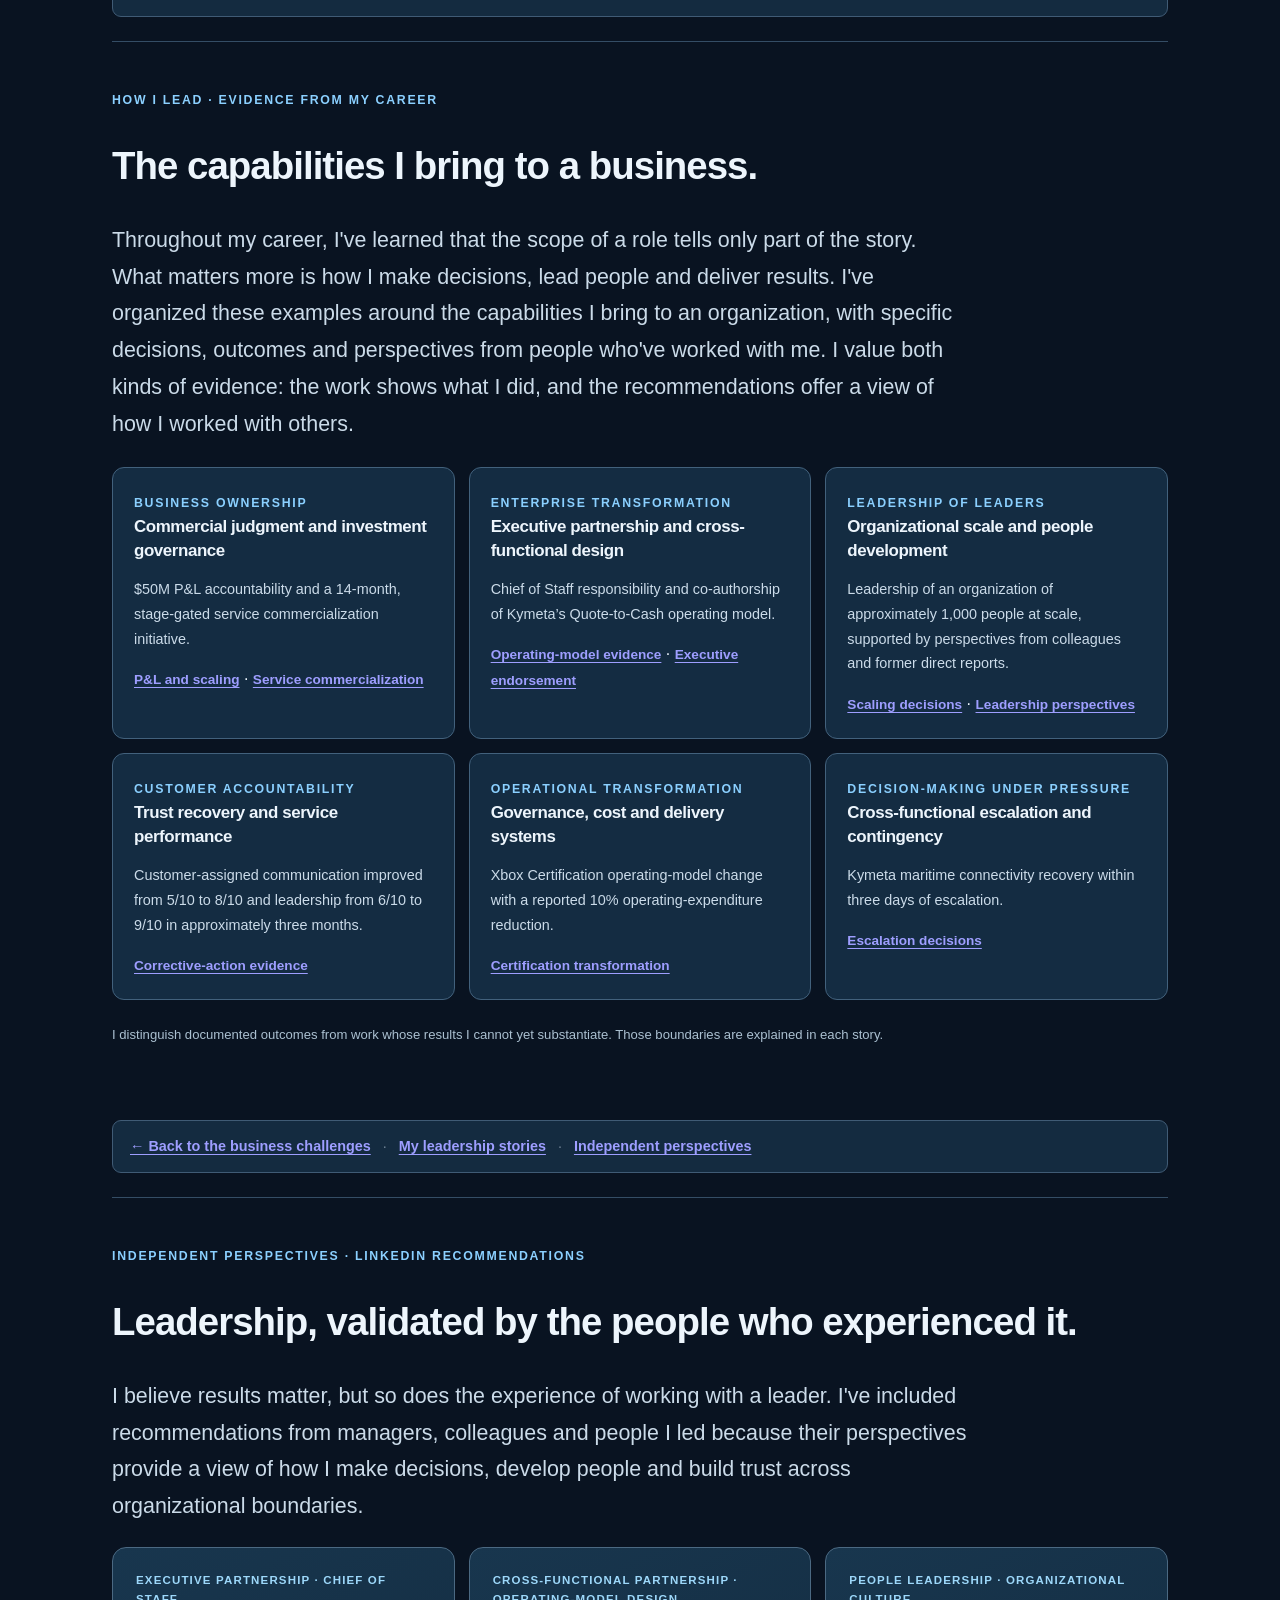
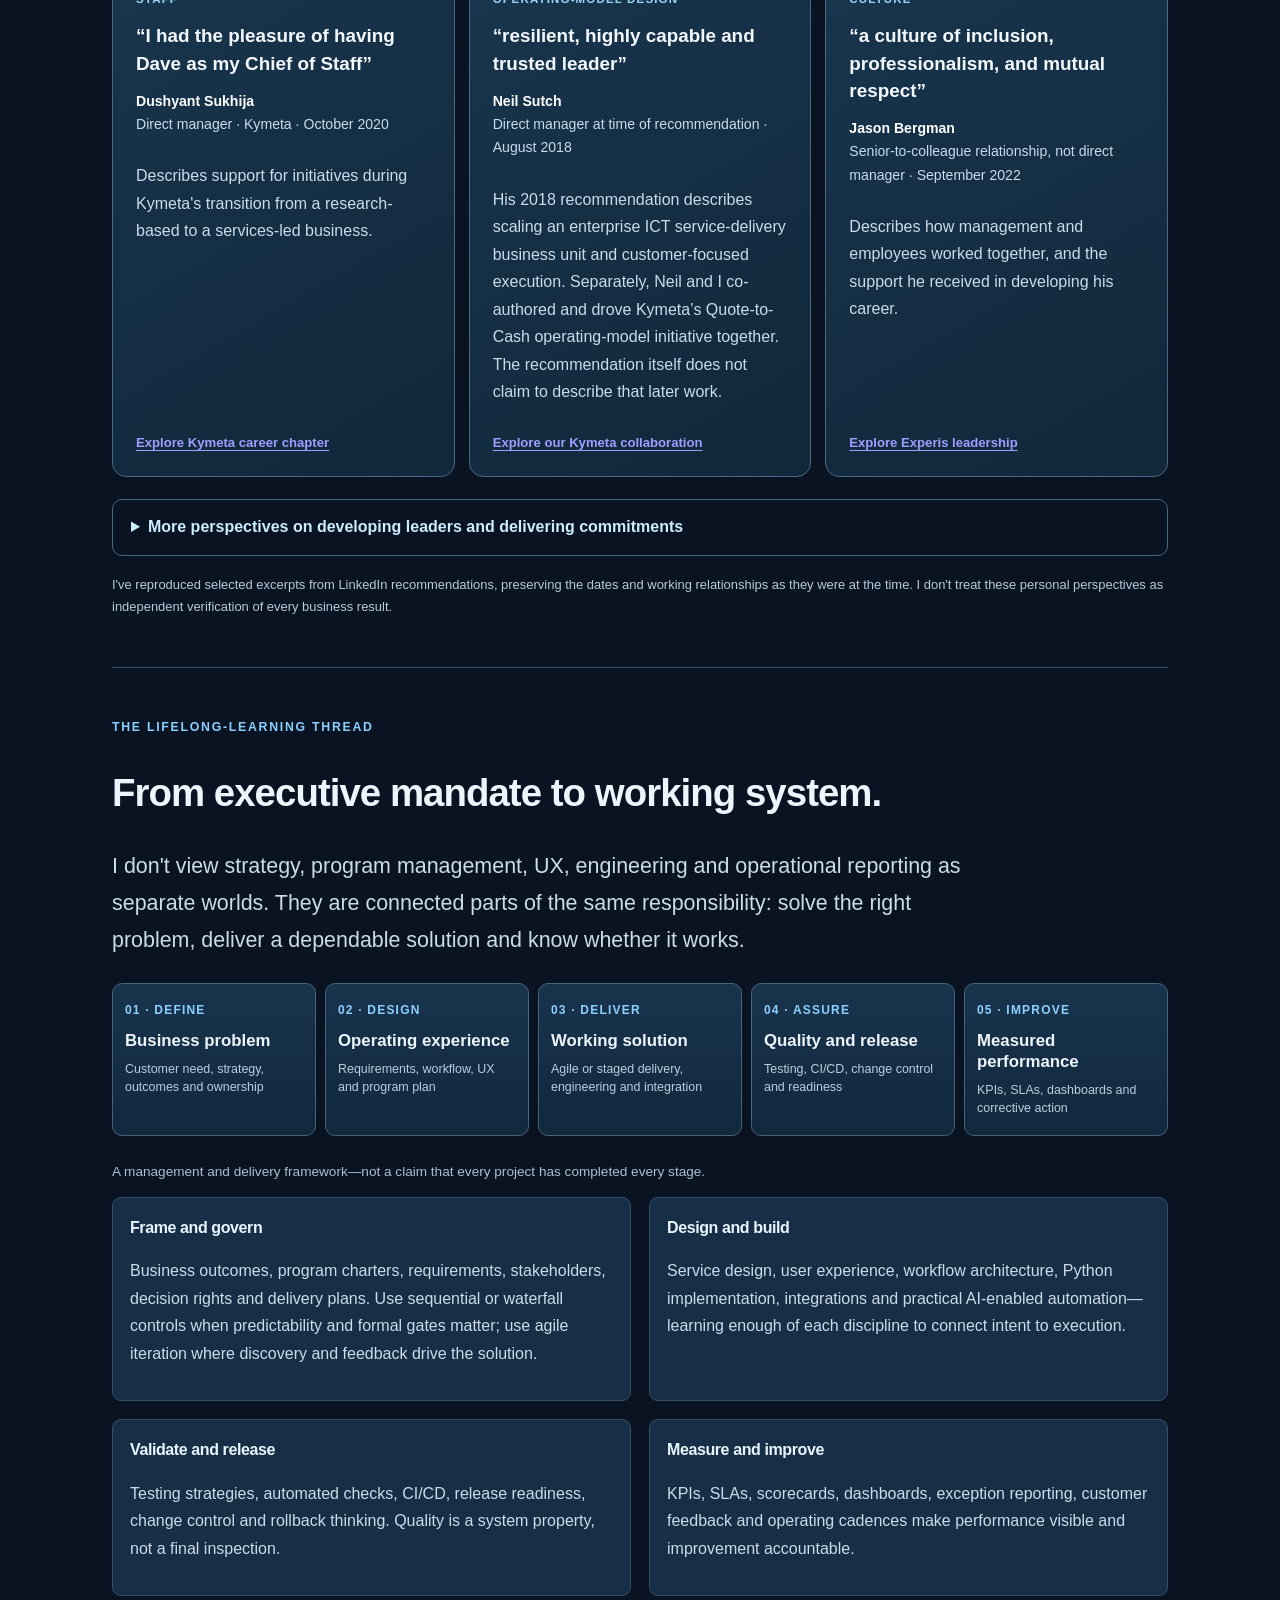
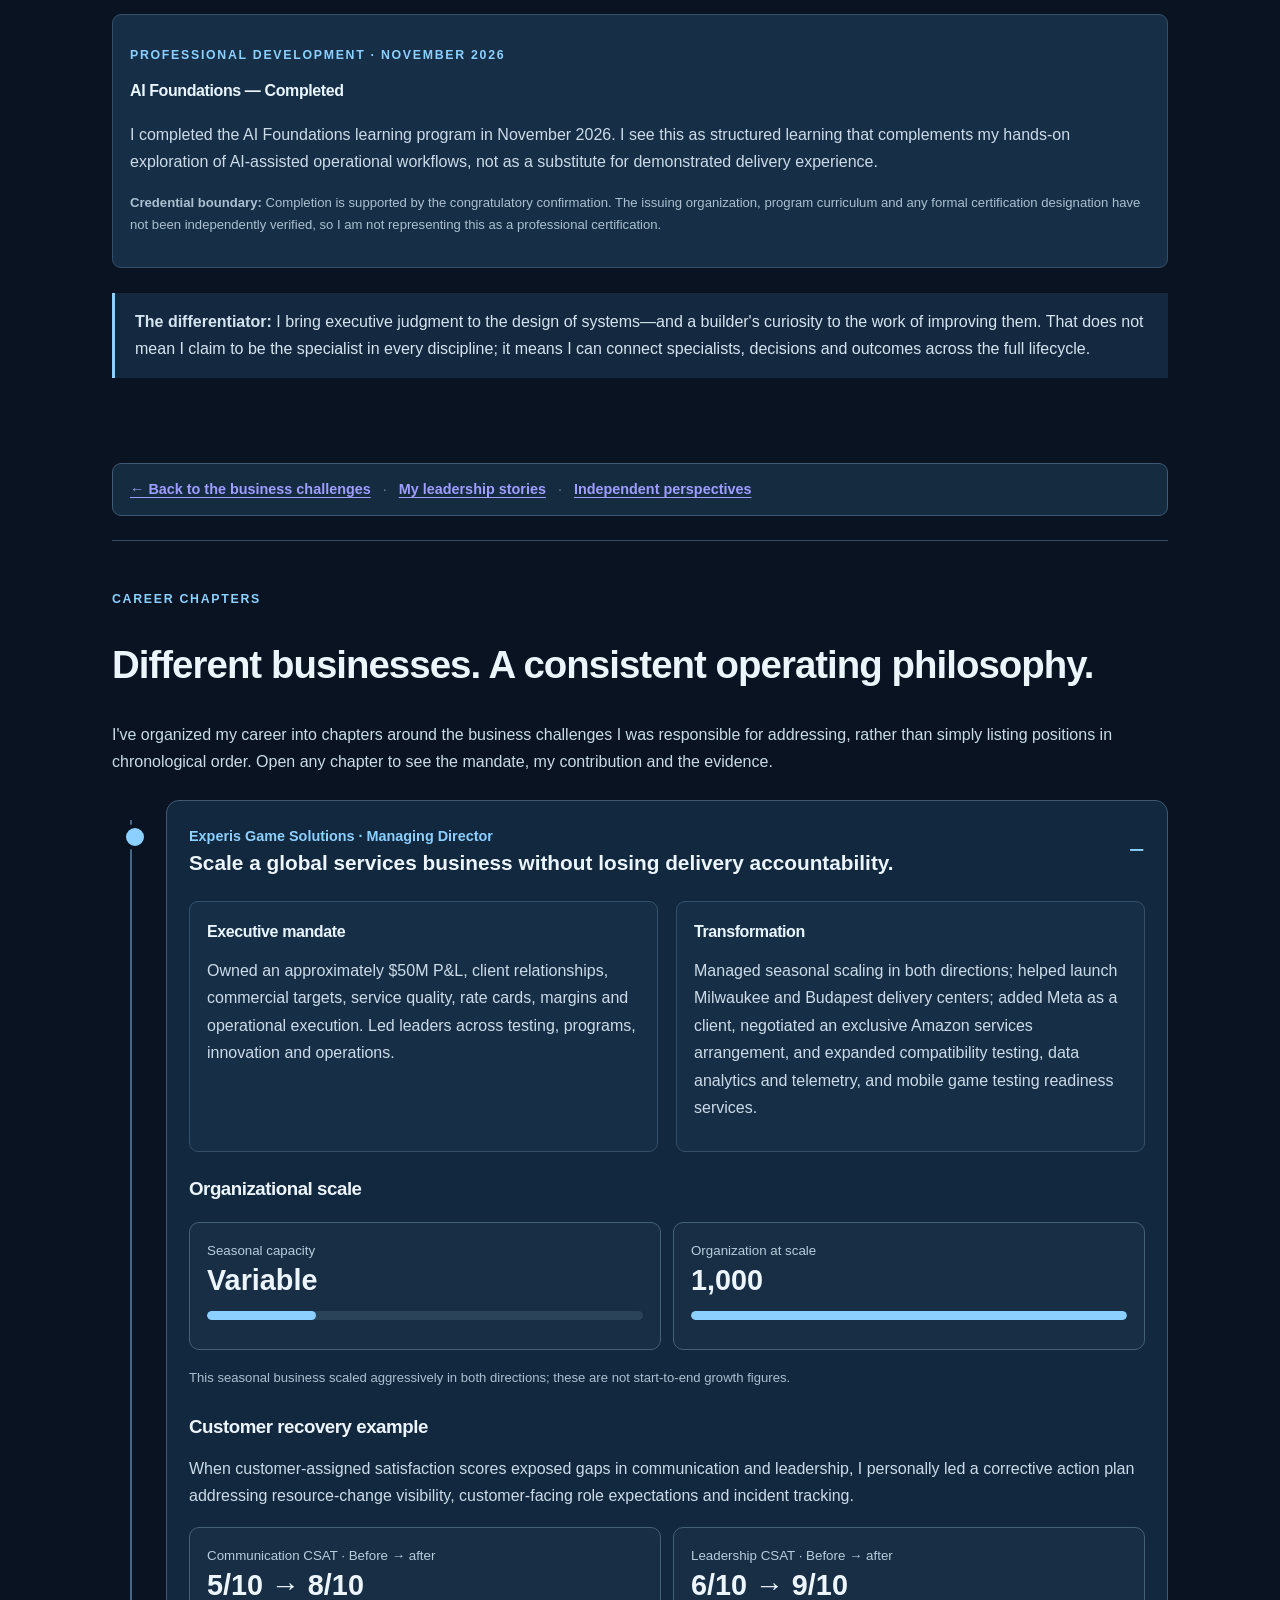
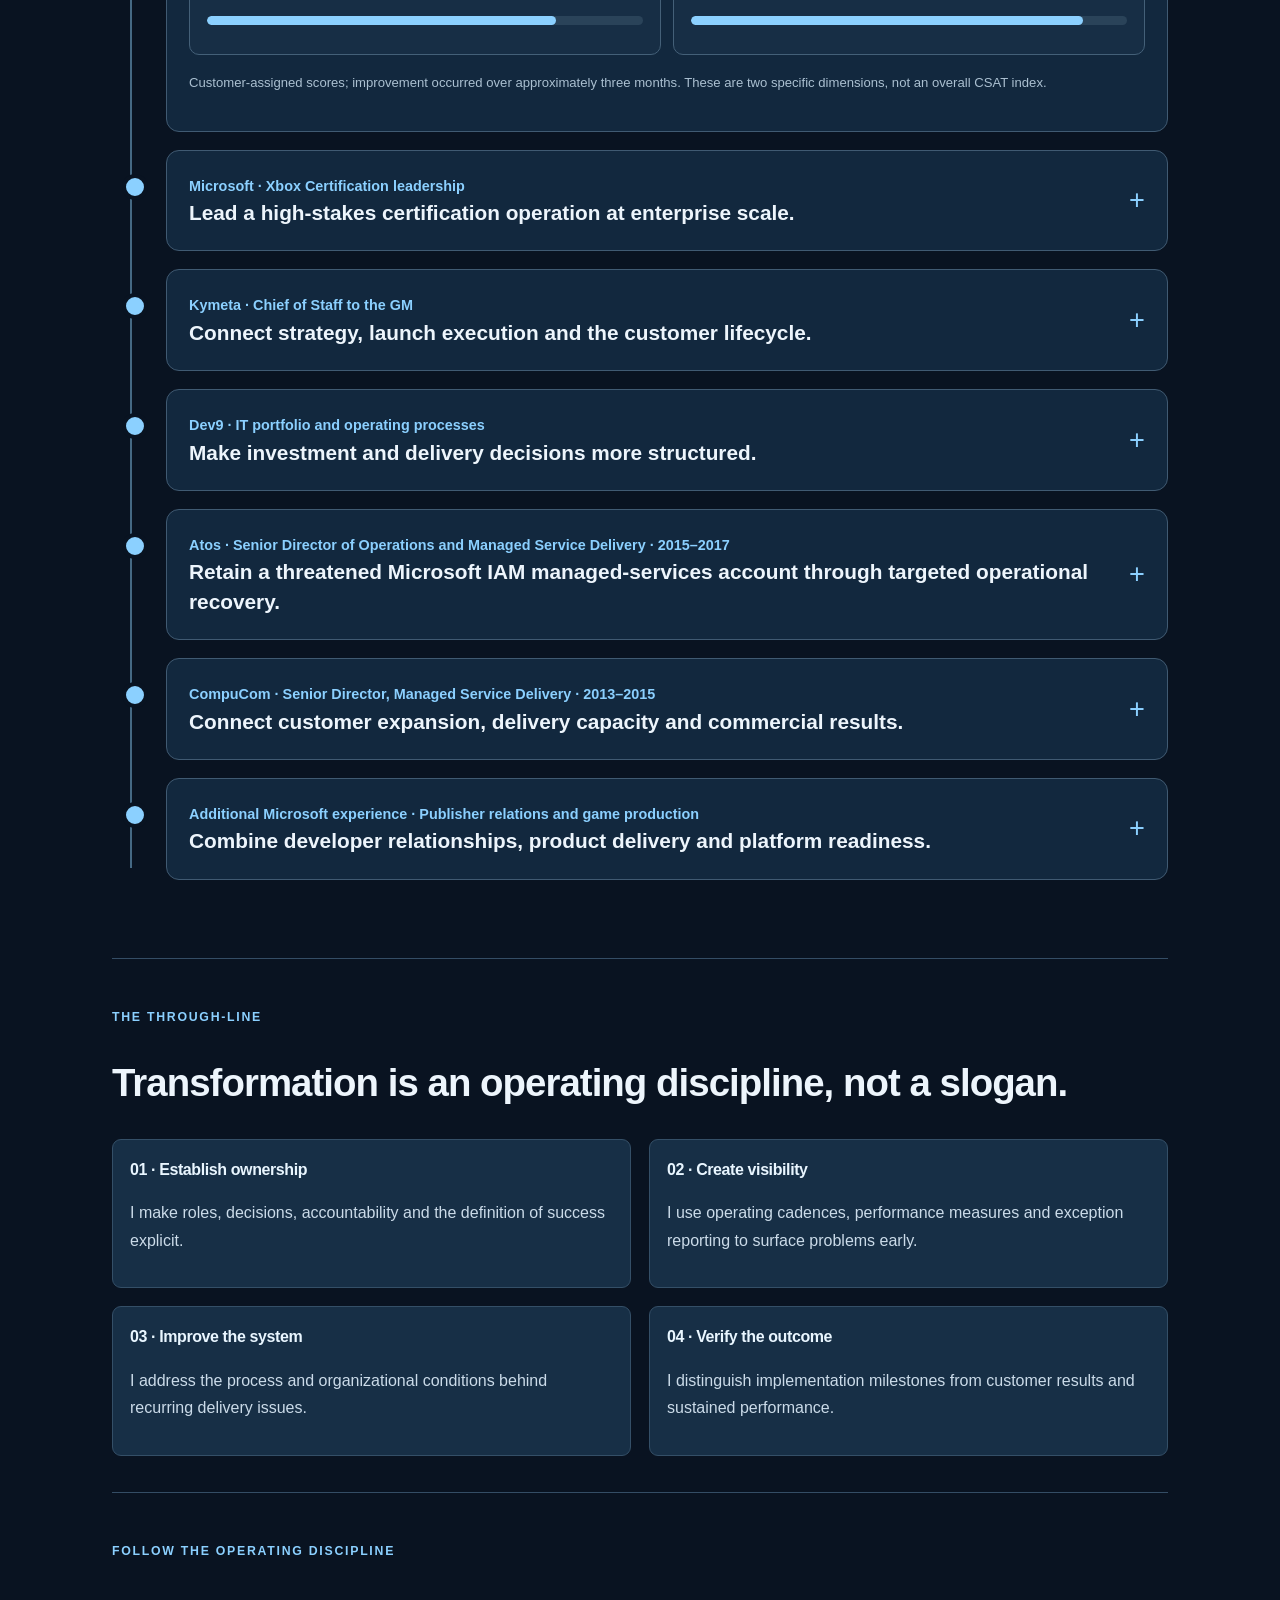
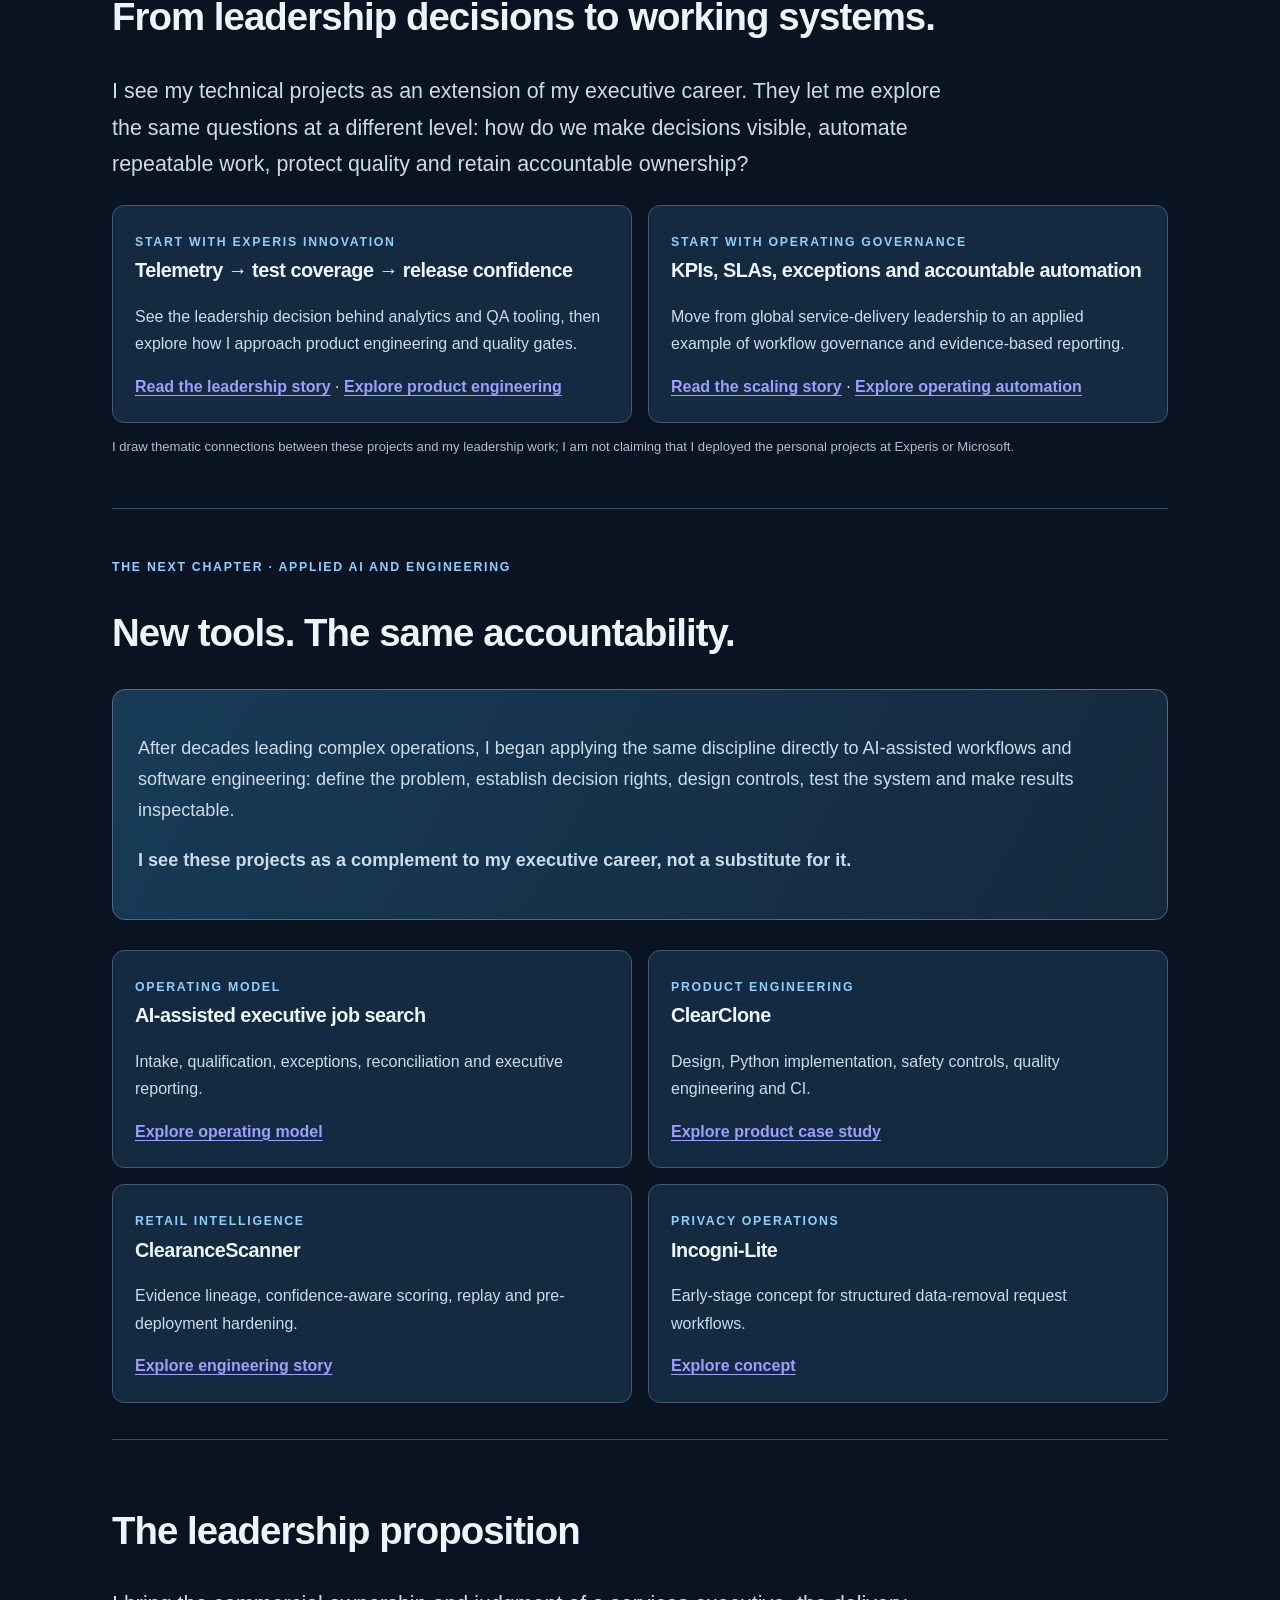
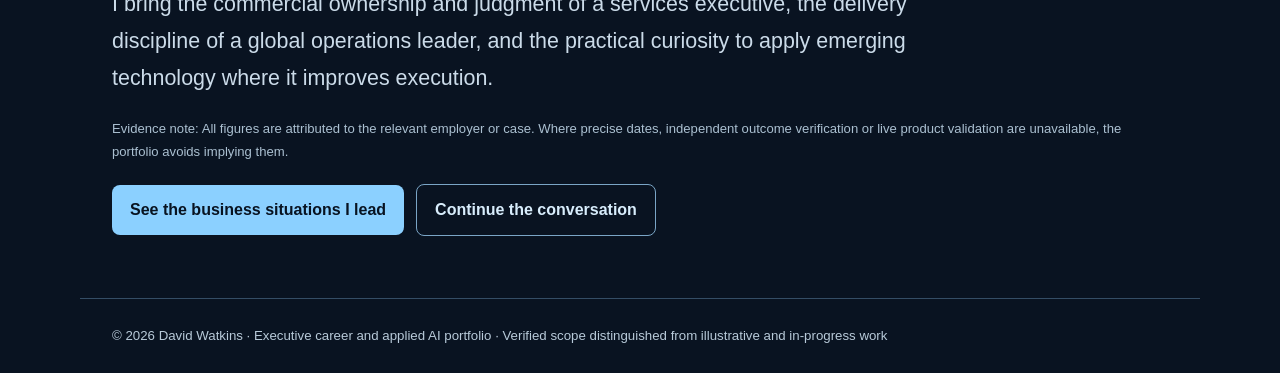
==== commit 82455efe: "Add November 2026 AI Foundations completion to professional development" ====
--- a/career.html
+++ b/career.html
@@ -22,15 +22,15 @@
 <article class="validation-card" id="validation-dushyant"><span class="validation-label">Executive partnership · Chief of Staff</span><blockquote>“I had the pleasure of having Dave as my Chief of Staff”</blockquote><div class="attribution"><strong>Dushyant Sukhija</strong>Direct manager · Kymeta · October 2020</div><p>Describes support for initiatives during Kymeta's transition from a research-based to a services-led business.</p><a class="validation-link" href="#career">Explore Kymeta career chapter</a></article>
 <article class="validation-card" id="validation-neil"><span class="validation-label">Cross-functional partnership · Operating-model design</span><blockquote>“resilient, highly capable and trusted leader”</blockquote><div class="attribution"><strong>Neil Sutch</strong>Direct manager at time of recommendation · August 2018</div><p>His 2018 recommendation describes scaling an enterprise ICT service-delivery business unit and customer-focused execution. Separately, Neil and I co-authored and drove Kymeta’s Quote-to-Cash operating-model initiative together. The recommendation itself does not claim to describe that later work.</p><a class="validation-link" href="#kymeta-quote-to-cash">Explore our Kymeta collaboration</a></article>
 <article class="validation-card" id="validation-jason"><span class="validation-label">People leadership · Organizational culture</span><blockquote>“a culture of inclusion, professionalism, and mutual respect”</blockquote><div class="attribution"><strong>Jason Bergman</strong>Senior-to-colleague relationship, not direct manager · September 2022</div><p>Describes how management and employees worked together, and the support he received in developing his career.</p><a class="validation-link" href="#story-scale">Explore Experis leadership</a></article>
-</div><details class="validation-details"><summary>More perspectives on developing leaders and delivering commitments</summary><ul><li><strong>Greg B. Jones</strong> · Direct report, Microsoft · May 2008. Describes process improvement, advocacy for the team and management guidance he continued using years later.</li><li><strong>Humberto Castañeda</strong> · Direct report, Microsoft Games Studios · February 2009. Credits high quality standards, skill development and his management foundations.</li><li><strong>Scott Fintel</strong> · Colleague for whom Dave was senior, not direct manager · November 2011. Describes mentorship and linking personal growth to business impact.</li><li><strong>Brian Lounsberry</strong> · Cross-functional Microsoft colleague · December 2011. Describes coaching that helped others reach their own conclusions.</li><li><strong>Brannon Zahand</strong> · Direct report · March 2012. Describes accessible management, candid communication and team loyalty.</li><li><strong>Joel Robinson</strong> · Teammate · February 2013. Describes ownership, stakeholder communication and dependable delivery.</li><li><strong>Jon Barnes</strong> · Senior-to-colleague relationship, not direct manager · July 2015. Describes decision-making and collaborative recruiting judgment.</li><li><strong>Scott Bakke</strong> · Direct manager and former client · July 2015. Describes professional service-delivery representation and business-review leadership; complete text remains pending.</li></ul></details><p class="validation-note">I've reproduced selected excerpts from LinkedIn recommendations, preserving the dates and working relationships as they were at the time. I don't treat these personal perspectives as independent verification of every business result.</p></section><section class="section" id="learning"><p class="eyebrow">The lifelong-learning thread</p><h2>From executive mandate to working system.</h2><p class="lede">I don't view strategy, program management, UX, engineering and operational reporting as separate worlds. They are connected parts of the same responsibility: solve the right problem, deliver a dependable solution and know whether it works.</p><div class="capability-map" aria-label="End-to-end operating lifecycle"><div><b>01 · DEFINE</b><strong>Business problem</strong><span>Customer need, strategy, outcomes and ownership</span></div><div><b>02 · DESIGN</b><strong>Operating experience</strong><span>Requirements, workflow, UX and program plan</span></div><div><b>03 · DELIVER</b><strong>Working solution</strong><span>Agile or staged delivery, engineering and integration</span></div><div><b>04 · ASSURE</b><strong>Quality and release</strong><span>Testing, CI/CD, change control and readiness</span></div><div><b>05 · IMPROVE</b><strong>Measured performance</strong><span>KPIs, SLAs, dashboards and corrective action</span></div></div><p class="capability-map-note">A management and delivery framework—not a claim that every project has completed every stage.</p><div class="chapter-grid"><div class="subpanel"><h3>Frame and govern</h3><p>Business outcomes, program charters, requirements, stakeholders, decision rights and delivery plans. Use sequential or waterfall controls when predictability and formal gates matter; use agile iteration where discovery and feedback drive the solution.</p></div><div class="subpanel"><h3>Design and build</h3><p>Service design, user experience, workflow architecture, Python implementation, integrations and practical AI-enabled automation—learning enough of each discipline to connect intent to execution.</p></div><div class="subpanel"><h3>Validate and release</h3><p>Testing strategies, automated checks, CI/CD, release readiness, change control and rollback thinking. Quality is a system property, not a final inspection.</p></div><div class="subpanel"><h3>Measure and improve</h3><p>KPIs, SLAs, scorecards, dashboards, exception reporting, customer feedback and operating cadences make performance visible and improvement accountable.</p></div></div><p class="story-proof"><strong>The differentiator:</strong> I bring executive judgment to the design of systems—and a builder's curiosity to the work of improving them. That does not mean I claim to be the specialist in every discipline; it means I can connect specialists, decisions and outcomes across the full lifecycle.</p></section><p class="portfolio-return"><a href="index.html#challenges">← Back to the business challenges</a> <span>·</span> <a href="#stories">My leadership stories</a> <span>·</span> <a href="#validation">Independent perspectives</a></p><section class="section" id="career"><p class="eyebrow">Career chapters</p><h2>Different businesses. A consistent operating philosophy.</h2><p>I've organized my career into chapters around the business challenges I was responsible for addressing, rather than simply listing positions in chronological order. Open any chapter to see the mandate, my contribution and the evidence.</p><div class="timeline">
+</div><details class="validation-details"><summary>More perspectives on developing leaders and delivering commitments</summary><ul><li><strong>Greg B. Jones</strong> · Direct report, Microsoft · May 2008. Describes process improvement, advocacy for the team and management guidance he continued using years later.</li><li><strong>Humberto Castañeda</strong> · Direct report, Microsoft Games Studios · February 2009. Credits high quality standards, skill development and his management foundations.</li><li><strong>Scott Fintel</strong> · Colleague for whom Dave was senior, not direct manager · November 2011. Describes mentorship and linking personal growth to business impact.</li><li><strong>Brian Lounsberry</strong> · Cross-functional Microsoft colleague · December 2011. Describes coaching that helped others reach their own conclusions.</li><li><strong>Brannon Zahand</strong> · Direct report · March 2012. Describes accessible management, candid communication and team loyalty.</li><li><strong>Joel Robinson</strong> · Teammate · February 2013. Describes ownership, stakeholder communication and dependable delivery.</li><li><strong>Jon Barnes</strong> · Senior-to-colleague relationship, not direct manager · July 2015. Describes decision-making and collaborative recruiting judgment.</li><li><strong>Scott Bakke</strong> · Direct manager and former client · July 2015. Describes professional service-delivery representation and business-review leadership; complete text remains pending.</li></ul></details><p class="validation-note">I've reproduced selected excerpts from LinkedIn recommendations, preserving the dates and working relationships as they were at the time. I don't treat these personal perspectives as independent verification of every business result.</p></section><section class="section" id="learning"><p class="eyebrow">The lifelong-learning thread</p><h2>From executive mandate to working system.</h2><p class="lede">I don't view strategy, program management, UX, engineering and operational reporting as separate worlds. They are connected parts of the same responsibility: solve the right problem, deliver a dependable solution and know whether it works.</p><div class="capability-map" aria-label="End-to-end operating lifecycle"><div><b>01 · DEFINE</b><strong>Business problem</strong><span>Customer need, strategy, outcomes and ownership</span></div><div><b>02 · DESIGN</b><strong>Operating experience</strong><span>Requirements, workflow, UX and program plan</span></div><div><b>03 · DELIVER</b><strong>Working solution</strong><span>Agile or staged delivery, engineering and integration</span></div><div><b>04 · ASSURE</b><strong>Quality and release</strong><span>Testing, CI/CD, change control and readiness</span></div><div><b>05 · IMPROVE</b><strong>Measured performance</strong><span>KPIs, SLAs, dashboards and corrective action</span></div></div><p class="capability-map-note">A management and delivery framework—not a claim that every project has completed every stage.</p><div class="chapter-grid"><div class="subpanel"><h3>Frame and govern</h3><p>Business outcomes, program charters, requirements, stakeholders, decision rights and delivery plans. Use sequential or waterfall controls when predictability and formal gates matter; use agile iteration where discovery and feedback drive the solution.</p></div><div class="subpanel"><h3>Design and build</h3><p>Service design, user experience, workflow architecture, Python implementation, integrations and practical AI-enabled automation—learning enough of each discipline to connect intent to execution.</p></div><div class="subpanel"><h3>Validate and release</h3><p>Testing strategies, automated checks, CI/CD, release readiness, change control and rollback thinking. Quality is a system property, not a final inspection.</p></div><div class="subpanel"><h3>Measure and improve</h3><p>KPIs, SLAs, scorecards, dashboards, exception reporting, customer feedback and operating cadences make performance visible and improvement accountable.</p></div></div><div class="subpanel" id="ai-foundations" style="margin-top:18px"><p class="eyebrow">Professional development · November 2026</p><h3>AI Foundations — Completed</h3><p>I completed the AI Foundations learning program in November 2026. I see this as structured learning that complements my hands-on exploration of AI-assisted operational workflows, not as a substitute for demonstrated delivery experience.</p><p class="micro"><strong>Credential boundary:</strong> Completion is supported by the congratulatory confirmation. The issuing organization, program curriculum and any formal certification designation have not been independently verified, so I am not representing this as a professional certification.</p></div><p class="story-proof"><strong>The differentiator:</strong> I bring executive judgment to the design of systems—and a builder's curiosity to the work of improving them. That does not mean I claim to be the specialist in every discipline; it means I can connect specialists, decisions and outcomes across the full lifecycle.</p></section><p class="portfolio-return"><a href="index.html#challenges">← Back to the business challenges</a> <span>·</span> <a href="#stories">My leadership stories</a> <span>·</span> <a href="#validation">Independent perspectives</a></p><section class="section" id="career"><p class="eyebrow">Career chapters</p><h2>Different businesses. A consistent operating philosophy.</h2><p>I've organized my career into chapters around the business challenges I was responsible for addressing, rather than simply listing positions in chronological order. Open any chapter to see the mandate, my contribution and the evidence.</p><div class="timeline">
 <article class="chapter"><details open><summary><span><span class="org">Experis Game Solutions · Managing Director</span><br><span class="role">Scale a global services business without losing delivery accountability.</span></span></summary><div class="chapter-content"><div class="chapter-grid"><div class="subpanel"><h3>Executive mandate</h3><p>Owned an approximately $50M P&amp;L, client relationships, commercial targets, service quality, rate cards, margins and operational execution. Led leaders across testing, programs, innovation and operations.</p></div><div class="subpanel"><h3>Transformation</h3><p>Managed seasonal scaling in both directions; helped launch Milwaukee and Budapest delivery centers; added Meta as a client, negotiated an exclusive Amazon services arrangement, and expanded compatibility testing, data analytics and telemetry, and mobile game testing readiness services.</p></div></div><h3 style="margin-top:22px">Organizational scale</h3><div class="compare"><div class="measure"><small>Seasonal capacity</small><strong>Variable</strong><div class="track"><div class="fill" style="width:25%"></div></div></div><div class="measure"><small>Organization at scale</small><strong>1,000</strong><div class="track"><div class="fill" style="width:100%"></div></div></div></div><p class="micro">This seasonal business scaled aggressively in both directions; these are not start-to-end growth figures.</p><h3 style="margin-top:22px">Customer recovery example</h3><p>When customer-assigned satisfaction scores exposed gaps in communication and leadership, I personally led a corrective action plan addressing resource-change visibility, customer-facing role expectations and incident tracking.</p><div class="compare"><div class="measure"><small>Communication CSAT · Before → after</small><strong>5/10 → 8/10</strong><div class="track"><div class="fill" style="width:80%"></div></div></div><div class="measure"><small>Leadership CSAT · Before → after</small><strong>6/10 → 9/10</strong><div class="track"><div class="fill" style="width:90%"></div></div></div></div><p class="micro">Customer-assigned scores; improvement occurred over approximately three months. These are two specific dimensions, not an overall CSAT index.</p></div></details></article>
 <article class="chapter"><details><summary><span><span class="org">Microsoft · Xbox Certification leadership</span><br><span class="role">Lead a high-stakes certification operation at enterprise scale.</span></span></summary><div class="chapter-content"><div class="chapter-grid"><div class="subpanel"><h3>Accountability</h3><p>Led Xbox Certification at Principal Group Program Manager level, with approximately $30M in annual operating expenditure, more than 1,000 annual submissions and a complex ecosystem of internal stakeholders and managed-service vendors.</p></div><div class="subpanel"><h3>Leadership dimension</h3><p>Introduced a new certification model that reduced operating cost by approximately 10%, while managing quality, capacity, launch readiness and vendor execution.</p></div></div><div class="compare"><div class="measure"><small>Annual certification throughput</small><strong>1,000+</strong><small>Submissions</small></div><div class="measure"><small>Operating cost improvement</small><strong>~10%</strong><small>Reduction through new certification model</small></div></div><p class="micro">The $30M figure represents annual OPEX responsibility, not revenue or P&amp;L ownership. The 10% cost reduction is attributed to the certification model in the executive résumé.</p></div></details></article>
 <article class="chapter"><details><summary><span><span class="org">Kymeta · Chief of Staff to the GM</span><br><span class="role">Connect strategy, launch execution and the customer lifecycle.</span></span></summary><div class="chapter-content"><div class="chapter-grid"><div class="subpanel"><h3>Business context</h3><p>Worked directly with the General Manager across cross-functional initiatives and operating-model development.</p></div><div class="subpanel"><h3>Contributions</h3><p>Planned and executed the commercial KALO connectivity-services launch across Product, Sales, Engineering, Finance and Operations; co-authored Customer Success and Quote-to-Cash operating models, including KPI, SLA and customer-feedback mechanisms. Neil Sutch and I jointly drove the Quote-to-Cash initiative.</p></div></div><aside class="validation-strip" id="kymeta-quote-to-cash"><strong>Cross-functional operating-model partnership · Neil Sutch</strong><p>Neil and I co-authored and jointly drove Kymeta’s Quote-to-Cash initiative. His LinkedIn recommendation, written in August 2018, independently speaks to my service-delivery leadership, but predates and does not specifically validate this Kymeta project.</p><a href="#validation-neil">View Neil’s recommendation and attribution</a></aside><div class="measure"><small>Customer service process redesign</small><strong>~2 weeks</strong><small>Reduction in average RMA turnaround through cross-functional escalation and process redesign</small></div><p class="micro">This is a process turnaround measure from the executive résumé, not a revenue or customer retention claim.</p></div></details></article>
 <article class="chapter"><details><summary><span><span class="org">Dev9 · IT portfolio and operating processes</span><br><span class="role">Make investment and delivery decisions more structured.</span></span></summary><div class="chapter-content"><div class="chapter-grid"><div class="subpanel"><h3>Mandate</h3><p>Designed IT portfolio management processes to improve how work and priorities were organized.</p></div><div class="subpanel"><h3>Implementation</h3><p>Implemented Innotas as part of the portfolio management approach.</p></div></div><p class="micro">Additional measured outcomes can be added once supporting records are verified.</p></div></details></article>
-<article class="chapter" id="atos-recovery"><details><summary><span><span class="org">Atos · Senior Director of Operations and Managed Service Delivery · 2015–2017</span><br><span class="role">Retain a threatened Microsoft IAM managed-services account through targeted operational recovery.</span></span></summary><div class="chapter-content"><p><strong>My starting point:</strong> Key stakeholders in Microsoft IT Identity and Access Management told me they intended to drop Atos as a vendor. I persisted in understanding their specific frustrations, without promising outcomes I couldn't yet substantiate. Based on what I heard, I believed a meaningful portion of the business could be recovered.</p><div class="chapter-grid"><div class="subpanel"><h3>Where I focused</h3><p>I directed our efforts toward Tier 2 IAM incident management, where we could most directly influence performance. We prioritized incidents handled, first-response time and time to resolution as the operating KPIs.</p></div><div class="subpanel"><h3>How I changed the service</h3><p>We established clearer ownership and handoffs with the vendor responsible for Tier 1, tightened SLA expectations, and began extending our offering into Tier 3 support.</p></div></div><h3>Six-month outcome</h3><p>We had not lost any of the business, and expansion into Tier 3 had begun. We also developed a more deliberate cross-vendor relationship and improved the experience for Microsoft IT and the customers supported by the service.</p><p class="micro"><strong>Evidence boundary:</strong> Business retention over six months and the beginning of Tier 3 expansion are the reported outcomes. I do not claim quantified SLA improvements or satisfaction scores without supporting measurements. Separate career evidence associates the broader turnaround with a subsequent three-year contract extension; I do not treat that extension as solely caused by this six-month intervention.</p><div class="measure" style="margin-top:17px"><small>Additional reported commercial outcome</small><strong>3-year</strong><small>Contract extension to which the broader service turnaround contributed</small></div></div></details></article>
+<article class="chapter" id="atos-recovery"><details><summary><span><span class="org">Atos · Senior Director of Operations and Managed Service Delivery · 2015–2017</span><br><span class="role">Retain a threatened Microsoft IAM managed-services account through targeted operational recovery.</span></span></summary><div class="chapter-content"><p><strong>My starting point:</strong> Key stakeholders in Microsoft IT Identity and Access Management told me they intended to drop Atos as a vendor. I persisted in understanding their specific frustrations, without promising outcomes I couldn't yet substantiate. Based on what I heard, I believed a meaningful portion of the business could be recovered.</p><div class="chapter-grid"><div class="subpanel"><h3>Where I focused</h3><p>I directed our efforts toward Tier 2 IAM incident management, where we could most directly influence performance. We prioritized incidents handled, first-response time and time to resolution as the operating KPIs.</p></div><div class="subpanel"><h3>How I changed the service</h3><p>We established clearer ownership and handoffs with the vendor responsible for Tier 1, tightened SLA expectations, and began extending our offering into Tier 3 support.</p></div></div><h3>Six-month outcome</h3><p>We had not lost any of the business, and expansion into Tier 3 had begun. We also developed a more deliberate cross-vendor relationship and improved the experience for Microsoft IT and the customers supported by the service.</p><p class="micro"><strong>Evidence boundary:</strong> Business retention over six months and the beginning of Tier 3 expansion are the reported outcomes. I do not claim quantified SLA improvements or satisfaction scores without supporting measurements. Separate career evidence associates the broader turnaround with a subsequent three-year contract extension; I do not treat that extension as solely caused by this six-month intervention.</p><details class="format-map"><summary>Explore this recovery in STAR / CARL</summary><div class="format-columns"><section aria-label="Atos STAR account recovery"><h5>STAR · Account recovery</h5><p><b>S · Situation</b> Microsoft IT IAM stakeholders told me they intended to remove Atos because of dissatisfaction with the managed service.</p><p><b>T · Task</b> As Senior Director of Operations and Managed Service Delivery, I needed to determine what was recoverable, improve delivery where we could influence outcomes, and protect the relationship without making unsupported promises.</p><p><b>A · Action</b> I persisted in understanding stakeholder concerns, prioritized Tier 2 incident management, and focused the team on incidents handled, first-response time and time to resolution. We clarified handoffs and SLA ownership with the Tier 1 vendor while developing Tier 3 capability.</p><p><b>R · Result</b> Six months later, none of the business had been lost, and Tier 3 expansion was underway. Service ownership and the cross-vendor relationship became more deliberate.</p></section><section aria-label="Atos CARL account recovery"><h5>CARL · Judgment and learning</h5><p><b>C · Context</b> A dissatisfied enterprise client had stated its intention to exit the vendor relationship.</p><p><b>A · Action</b> I listened beyond the initial rejection, separated recoverable issues from broader dissatisfaction, and concentrated on Tier 2 measures within our control.</p><p><b>R · Result</b> The account was retained over the six-month recovery period, with Tier 3 scope beginning to expand and clearer Tier 1/Tier 2 handoffs.</p><p><b>L · Learning</b> In a threatened account, credibility comes from precise commitments and visible service improvement—not assurances that every problem will disappear. This is my leadership reflection, not a separately measured outcome.</p></section></div></details><p class="micro"><strong>Measurement discipline:</strong> These were the three KPIs we prioritized, not a claim that we achieved particular numerical improvements. The separately reported three-year extension is contextual evidence, not a result attributed solely to this six-month effort.</p><p class="portfolio-return"><a href="index.html#challenges">← Return to business challenges</a> · <a href="#story-recovery">Compare the Experis customer recovery example</a></p><div class="measure" style="margin-top:17px"><small>Additional reported commercial outcome</small><strong>3-year</strong><small>Contract extension to which the broader service turnaround contributed</small></div></div></details></article>
 <article class="chapter"><details><summary><span><span class="org">CompuCom · Senior Director, Managed Service Delivery · 2013–2015</span><br><span class="role">Connect customer expansion, delivery capacity and commercial results.</span></span></summary><div class="chapter-content"><div class="chapter-grid"><div class="subpanel"><h3>Business ownership</h3><p>Led a 150–200-person managed-services and consulting organization with six direct reports, approximately 90% supporting Microsoft. Managed approximately $25M in annual revenue.</p></div><div class="subpanel"><h3>Commercial execution</h3><p>Owned customer escalations, operating reviews, account governance, SOWs, contract changes, RFP responses and commercial pursuits; supported expansion and additional delivery opportunities.</p></div></div><div class="compare"><div class="measure"><small>Annual revenue managed</small><strong>~$25M</strong></div><div class="measure"><small>Growth supported</small><strong>~$5M</strong></div></div><p class="micro">Revenue and growth figures are approximate and refer to different measures; the growth figure is not presented as incremental profit.</p></div></details></article>
 <article class="chapter"><details><summary><span><span class="org">Additional Microsoft experience · Publisher relations and game production</span><br><span class="role">Combine developer relationships, product delivery and platform readiness.</span></span></summary><div class="chapter-content"><p>Earlier Microsoft roles spanned publisher and developer relationships, game production and platform readiness. As an original Xbox Executive Account Manager, I guided more than 200 titles through certification and negotiated multi-million-dollar content agreements. Earlier PC game program management covered more than 25 titles, with source-level debugging practices reducing testing-resource requirements by approximately 25%.</p></div></details></article>
 </div></section>
 <section class="section" id="transformation"><p class="eyebrow">The through-line</p><h2>Transformation is an operating discipline, not a slogan.</h2><div class="chapter-grid"><div class="subpanel"><h3>01 · Establish ownership</h3><p>I make roles, decisions, accountability and the definition of success explicit.</p></div><div class="subpanel"><h3>02 · Create visibility</h3><p>I use operating cadences, performance measures and exception reporting to surface problems early.</p></div><div class="subpanel"><h3>03 · Improve the system</h3><p>I address the process and organizational conditions behind recurring delivery issues.</p></div><div class="subpanel"><h3>04 · Verify the outcome</h3><p>I distinguish implementation milestones from customer results and sustained performance.</p></div></div></section>
 <section class="section" id="connections"><p class="eyebrow">Follow the operating discipline</p><h2>From leadership decisions to working systems.</h2><p class="lede">I see my technical projects as an extension of my executive career. They let me explore the same questions at a different level: how do we make decisions visible, automate repeatable work, protect quality and retain accountable ownership?</p><div class="ai-grid"><article class="ai-card"><span class="eyebrow">Start with Experis innovation</span><h3>Telemetry → test coverage → release confidence</h3><p>See the leadership decision behind analytics and QA tooling, then explore how I approach product engineering and quality gates.</p><a href="#story-telemetry">Read the leadership story</a> · <a href="case-studies/clearclone-product-engineering.html">Explore product engineering</a></article><article class="ai-card"><span class="eyebrow">Start with operating governance</span><h3>KPIs, SLAs, exceptions and accountable automation</h3><p>Move from global service-delivery leadership to an applied example of workflow governance and evidence-based reporting.</p><a href="#story-scale">Read the scaling story</a> · <a href="case-studies/agentic-job-search.html">Explore operating automation</a></article></div><p class="micro">I draw thematic connections between these projects and my leadership work; I am not claiming that I deployed the personal projects at Experis or Microsoft.</p></section><section class="section" id="ai"><p class="eyebrow">The next chapter · Applied AI and engineering</p><h2>New tools. The same accountability.</h2><div class="bridge"><p>After decades leading complex operations, I began applying the same discipline directly to AI-assisted workflows and software engineering: define the problem, establish decision rights, design controls, test the system and make results inspectable.</p><p><strong>I see these projects as a complement to my executive career, not a substitute for it.</strong></p></div><div class="ai-grid"><article class="ai-card"><span class="eyebrow">Operating model</span><h3>AI-assisted executive job search</h3><p>Intake, qualification, exceptions, reconciliation and executive reporting.</p><a href="case-studies/agentic-job-search.html">Explore operating model</a></article><article class="ai-card"><span class="eyebrow">Product engineering</span><h3>ClearClone</h3><p>Design, Python implementation, safety controls, quality engineering and CI.</p><a href="case-studies/clearclone-product-engineering.html">Explore product case study</a></article><article class="ai-card"><span class="eyebrow">Retail intelligence</span><h3>ClearanceScanner</h3><p>Evidence lineage, confidence-aware scoring, replay and pre-deployment hardening.</p><a href="case-studies/clearance-scanner.html">Explore engineering story</a></article><article class="ai-card"><span class="eyebrow">Privacy operations</span><h3>Incogni-Lite</h3><p>Early-stage concept for structured data-removal request workflows.</p><a href="case-studies/incogni-lite.html">Explore concept</a></article></div></section>
-<section class="section"><h2>The leadership proposition</h2><p class="lede">I bring the commercial ownership and judgment of a services executive, the delivery discipline of a global operations leader, and the practical curiosity to apply emerging technology where it improves execution.</p><p class="micro">Evidence note: All figures are attributed to the relevant employer or case. Where precise dates, independent outcome verification or live product validation are unavailable, the portfolio avoids implying them.</p><div class="career-hero-actions"><a class="button" href="index.html#why">See the business situations I lead</a><a class="button career-quiet" href="index.html#connect">Continue the conversation</a></div></section></main><footer>© 2026 David Watkins · Executive career and applied AI portfolio · Verified scope distinguished from illustrative and in-progress work</footer><script>/* Deep links open the native disclosure without requiring JavaScript for normal use. */(function(){function reveal(){var id=decodeURIComponent(location.hash.slice(1));if(!id||!id.startsWith("story-"))return;var node=document.getElementById(id);if(node&&node.tagName==="DETAILS"){node.open=true;requestAnimationFrame(function(){node.scrollIntoView({block:"start",behavior:"instant"});});}}window.addEventListener("hashchange",reveal);reveal();})();</script><script>/* Recruiter-facing framework explorer; progressive enhancement of existing STAR/CARL text. */(function(){var labelMap={STAR:["Situation","Task","Action","Result"],CARL:["Context","Action","Result","Learning"]};document.querySelectorAll("[data-evidence-explorer]").forEach(function(explorer){var story=explorer.closest(".story"),source=story.querySelector(".format-map"),sections=source?source.querySelectorAll(".format-columns section"):[],stages=explorer.querySelector(".evidence-stages"),detail=explorer.querySelector(".evidence-detail");if(sections.length!==2)return;var framework="STAR",active=0;var narrative=story.querySelector(".story-body"),headings=[...narrative.querySelectorAll(":scope > h4")];headings.forEach(function(h,i){h.id=story.id+"-evidence-"+i});var reflection=story.querySelector(".story-body > .story-note");if(reflection)reflection.id=story.id+"-reflection";function evidenceTarget(f,i){if(f==="CARL"&&i===3&&reflection)return reflection;var lookup=f==="STAR"?[0,1,2,3]:[0,2,3,3];return headings[lookup[i]]||headings[0]}function render(){var section=sections[framework==="STAR"?0:1],paragraphs=[...section.querySelectorAll("p")],labels=labelMap[framework];stages.replaceChildren();labels.forEach(function(label,i){var btn=document.createElement("button");btn.type="button";btn.className="evidence-stage";btn.setAttribute("aria-selected",String(i===active));btn.setAttribute("aria-label",framework+" "+label);var letter=document.createElement("b");letter.textContent=label[0];var caption=document.createElement("span");caption.textContent=label;btn.append(letter,caption);btn.addEventListener("click",function(){active=i;render()});stages.append(btn)});detail.replaceChildren();var heading=document.createElement("strong");heading.textContent=framework+" / "+labels[active];var p=document.createElement("p");var original=paragraphs[active];p.textContent=original?original.textContent.replace(/^[STARC L] · [^ ]+\s*/,""):"";var target=evidenceTarget(framework,active);var link=document.createElement("a");link.href="#"+target.id;link.textContent=framework==="CARL"&&active===3?"See evidence boundary and reflection ↓":"Locate in leadership narrative ↓";link.addEventListener("click",function(){story.open=true});detail.append(heading,p,link);explorer.querySelectorAll("[data-framework]").forEach(function(btn){btn.setAttribute("aria-pressed",String(btn.dataset.framework===framework))})}explorer.querySelectorAll("[data-framework]").forEach(function(btn){btn.addEventListener("click",function(){framework=btn.dataset.framework;active=0;render()})});render()})})();</script></body></html>+<section class="section"><h2>The leadership proposition</h2><p class="lede">I bring the commercial ownership and judgment of a services executive, the delivery discipline of a global operations leader, and the practical curiosity to apply emerging technology where it improves execution.</p><p class="micro">Evidence note: All figures are attributed to the relevant employer or case. Where precise dates, independent outcome verification or live product validation are unavailable, the portfolio avoids implying them.</p><div class="career-hero-actions"><a class="button" href="index.html#why">See the business situations I lead</a><a class="button career-quiet" href="index.html#connect">Continue the conversation</a></div></section></main><footer>© 2026 David Watkins · Executive career and applied AI portfolio · Verified scope distinguished from illustrative and in-progress work</footer><script>/* Deep links open the native disclosure without requiring JavaScript for normal use. */(function(){function reveal(){var id=decodeURIComponent(location.hash.slice(1));if(!id||!id.startsWith("story-"))return;var node=document.getElementById(id);if(node&&node.tagName==="DETAILS"){node.open=true;requestAnimationFrame(function(){node.scrollIntoView({block:"start",behavior:"instant"});});}}window.addEventListener("hashchange",reveal);reveal();})();</script><script>/* Recruiter-facing framework explorer; progressive enhancement of existing STAR/CARL text. */(function(){var labelMap={STAR:["Situation","Task","Action","Result"],CARL:["Context","Action","Result","Learning"]};document.querySelectorAll("[data-evidence-explorer]").forEach(function(explorer){var story=explorer.closest(".story"),source=story.querySelector(".format-map"),sections=source?source.querySelectorAll(".format-columns section"):[],stages=explorer.querySelector(".evidence-stages"),detail=explorer.querySelector(".evidence-detail");if(sections.length!==2)return;var framework="STAR",active=0;var narrative=story.querySelector(".story-body"),headings=[...narrative.querySelectorAll(":scope > h4")];headings.forEach(function(h,i){h.id=story.id+"-evidence-"+i});var reflection=story.querySelector(".story-body > .story-note");if(reflection)reflection.id=story.id+"-reflection";function evidenceTarget(f,i){if(f==="CARL"&&i===3&&reflection)return reflection;var lookup=f==="STAR"?[0,1,2,3]:[0,2,3,3];return headings[lookup[i]]||headings[0]}function render(){var section=sections[framework==="STAR"?0:1],paragraphs=[...section.querySelectorAll("p")],labels=labelMap[framework];stages.replaceChildren();labels.forEach(function(label,i){var btn=document.createElement("button");btn.type="button";btn.className="evidence-stage";btn.setAttribute("aria-selected",String(i===active));btn.setAttribute("aria-label",framework+" "+label);var letter=document.createElement("b");letter.textContent=label[0];var caption=document.createElement("span");caption.textContent=label;btn.append(letter,caption);btn.addEventListener("click",function(){active=i;render()});stages.append(btn)});detail.replaceChildren();var heading=document.createElement("strong");heading.textContent=framework+" / "+labels[active];var p=document.createElement("p");var original=paragraphs[active];p.textContent=original?original.textContent.replace(/^[STARC L] · [^ ]+\s*/,""):"";var target=evidenceTarget(framework,active);var link=document.createElement("a");link.href="#"+target.id;link.textContent=framework==="CARL"&&active===3?"See evidence boundary and reflection ↓":"Locate in leadership narrative ↓";link.addEventListener("click",function(){story.open=true});detail.append(heading,p,link);explorer.querySelectorAll("[data-framework]").forEach(function(btn){btn.setAttribute("aria-pressed",String(btn.dataset.framework===framework))})}explorer.querySelectorAll("[data-framework]").forEach(function(btn){btn.addEventListener("click",function(){framework=btn.dataset.framework;active=0;render()})});render()})})();</script><script>(function(){function openTarget(){var id=decodeURIComponent(location.hash.slice(1));if(!id)return;var target=document.getElementById(id);if(!target)return;var parent=target.closest("details");if(parent)parent.open=true;var nested=target.querySelector(":scope > details");if(nested)nested.open=true;}window.addEventListener("hashchange",openTarget);openTarget();})();</script></body></html>
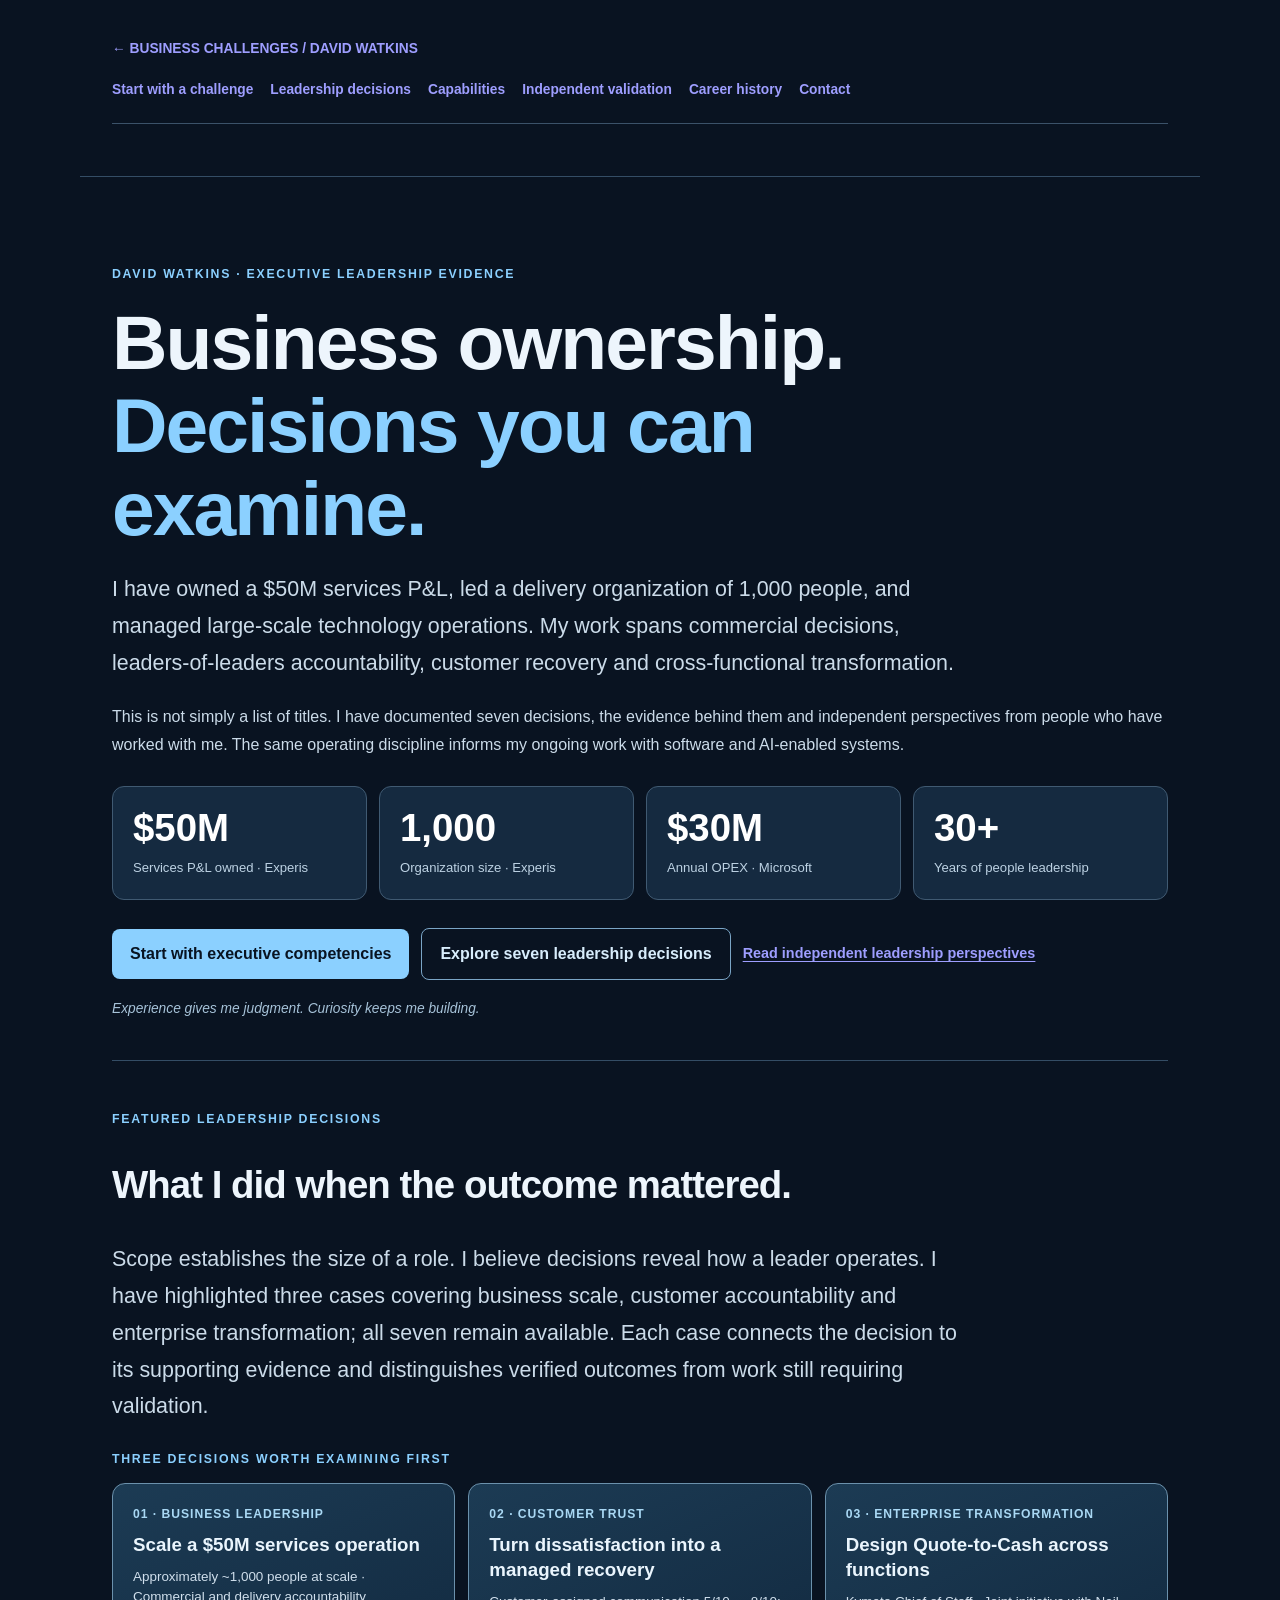
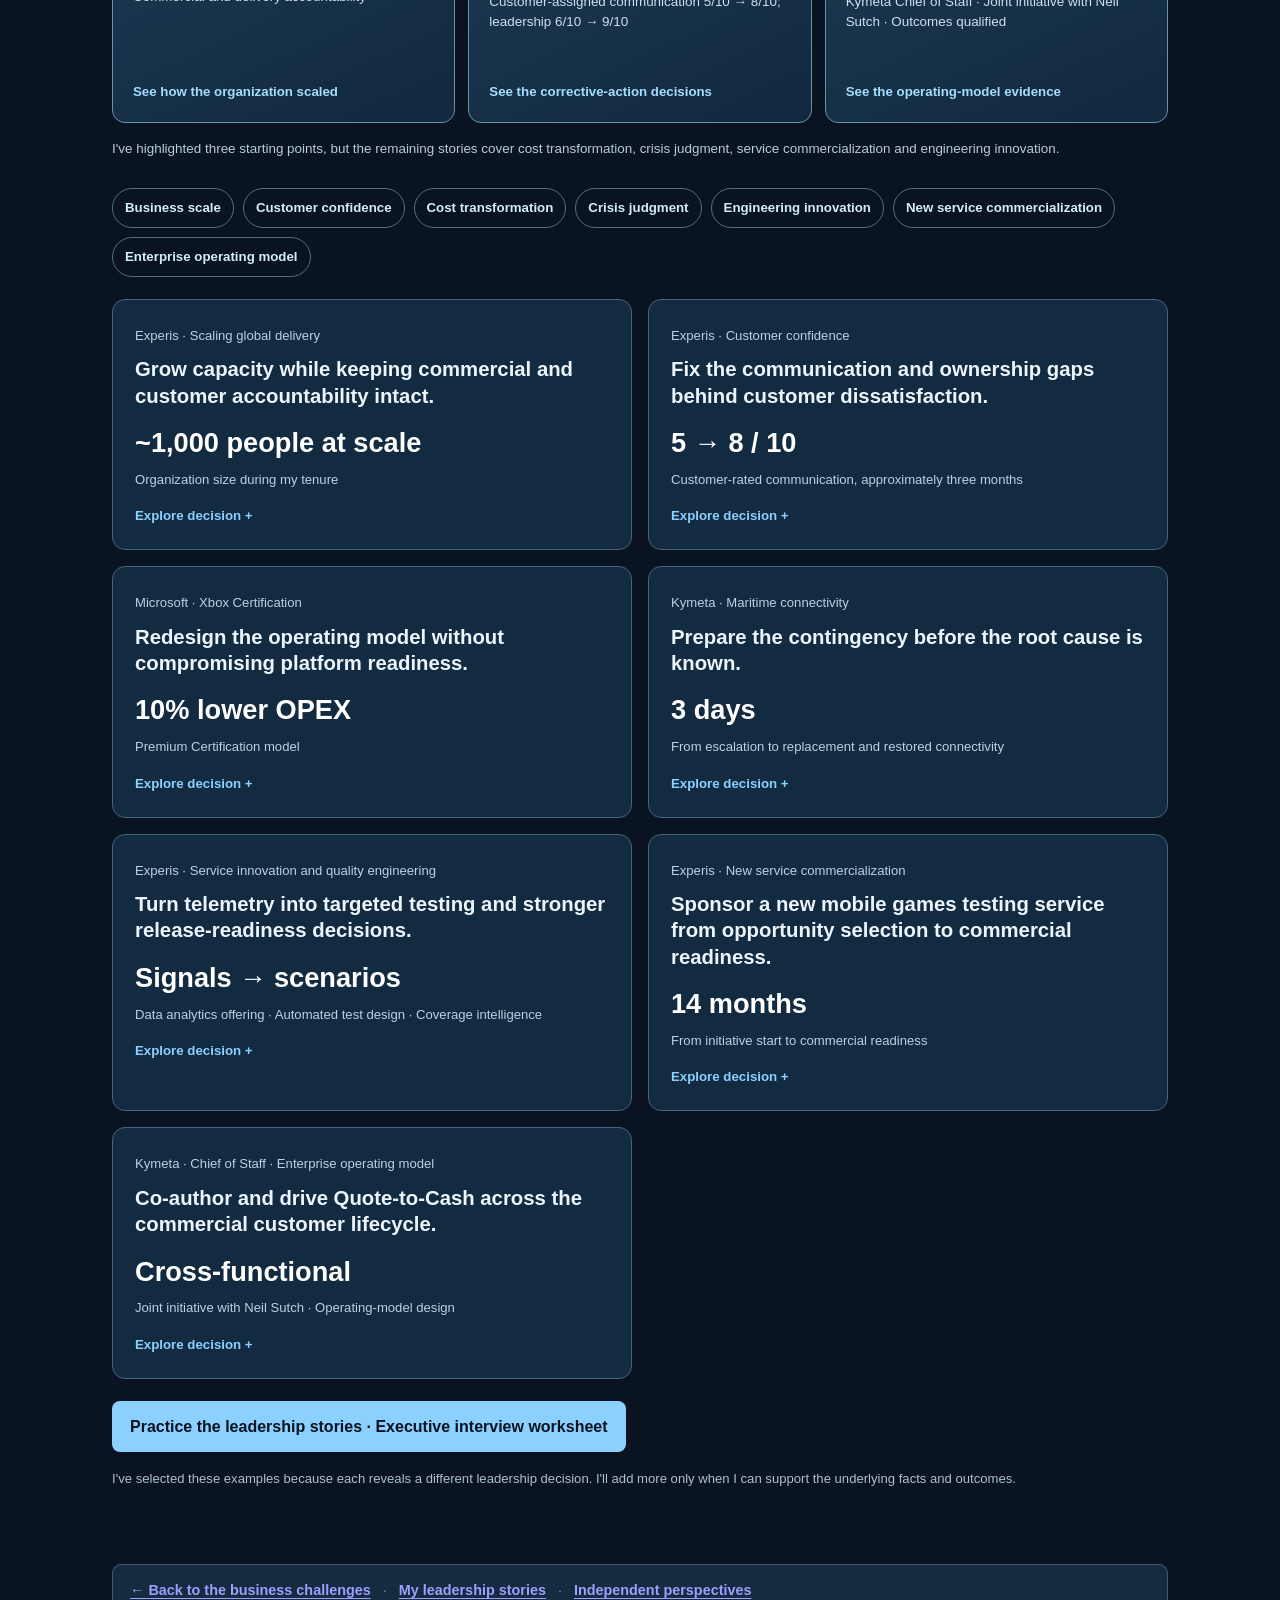
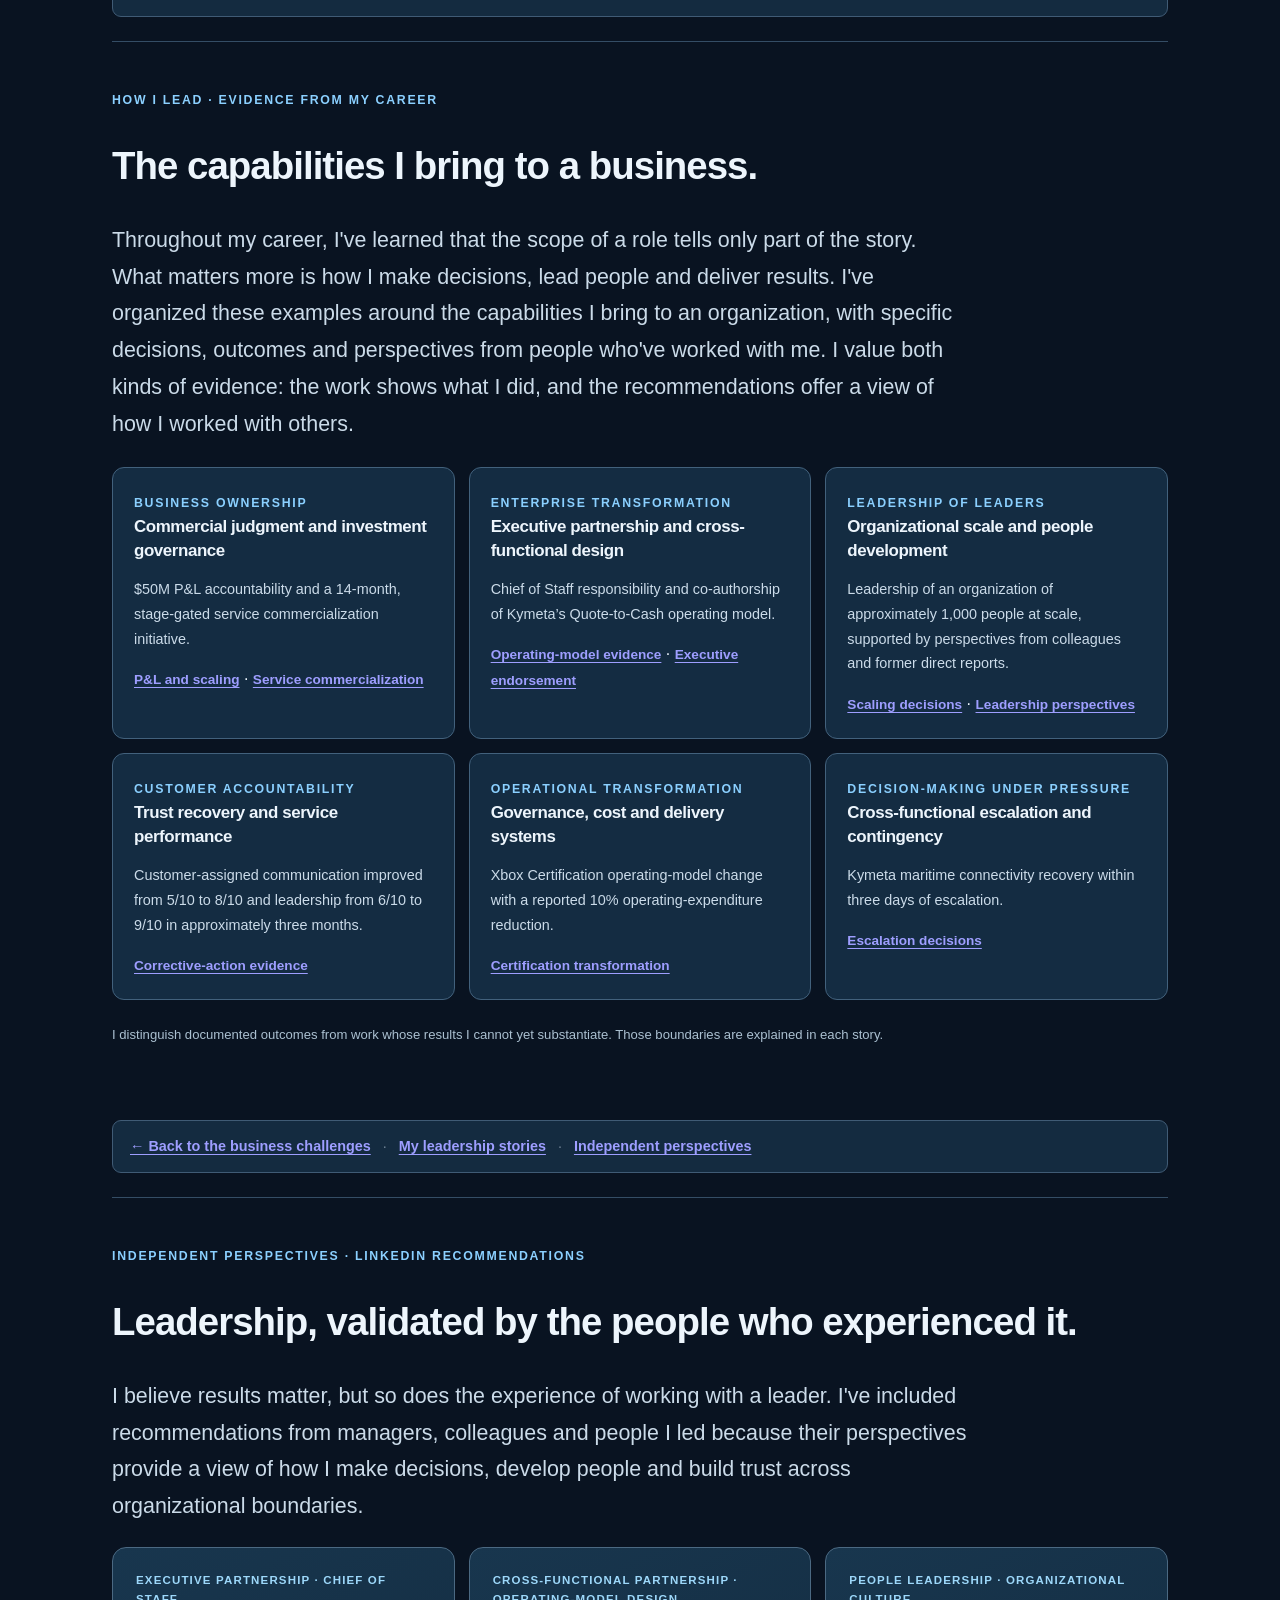
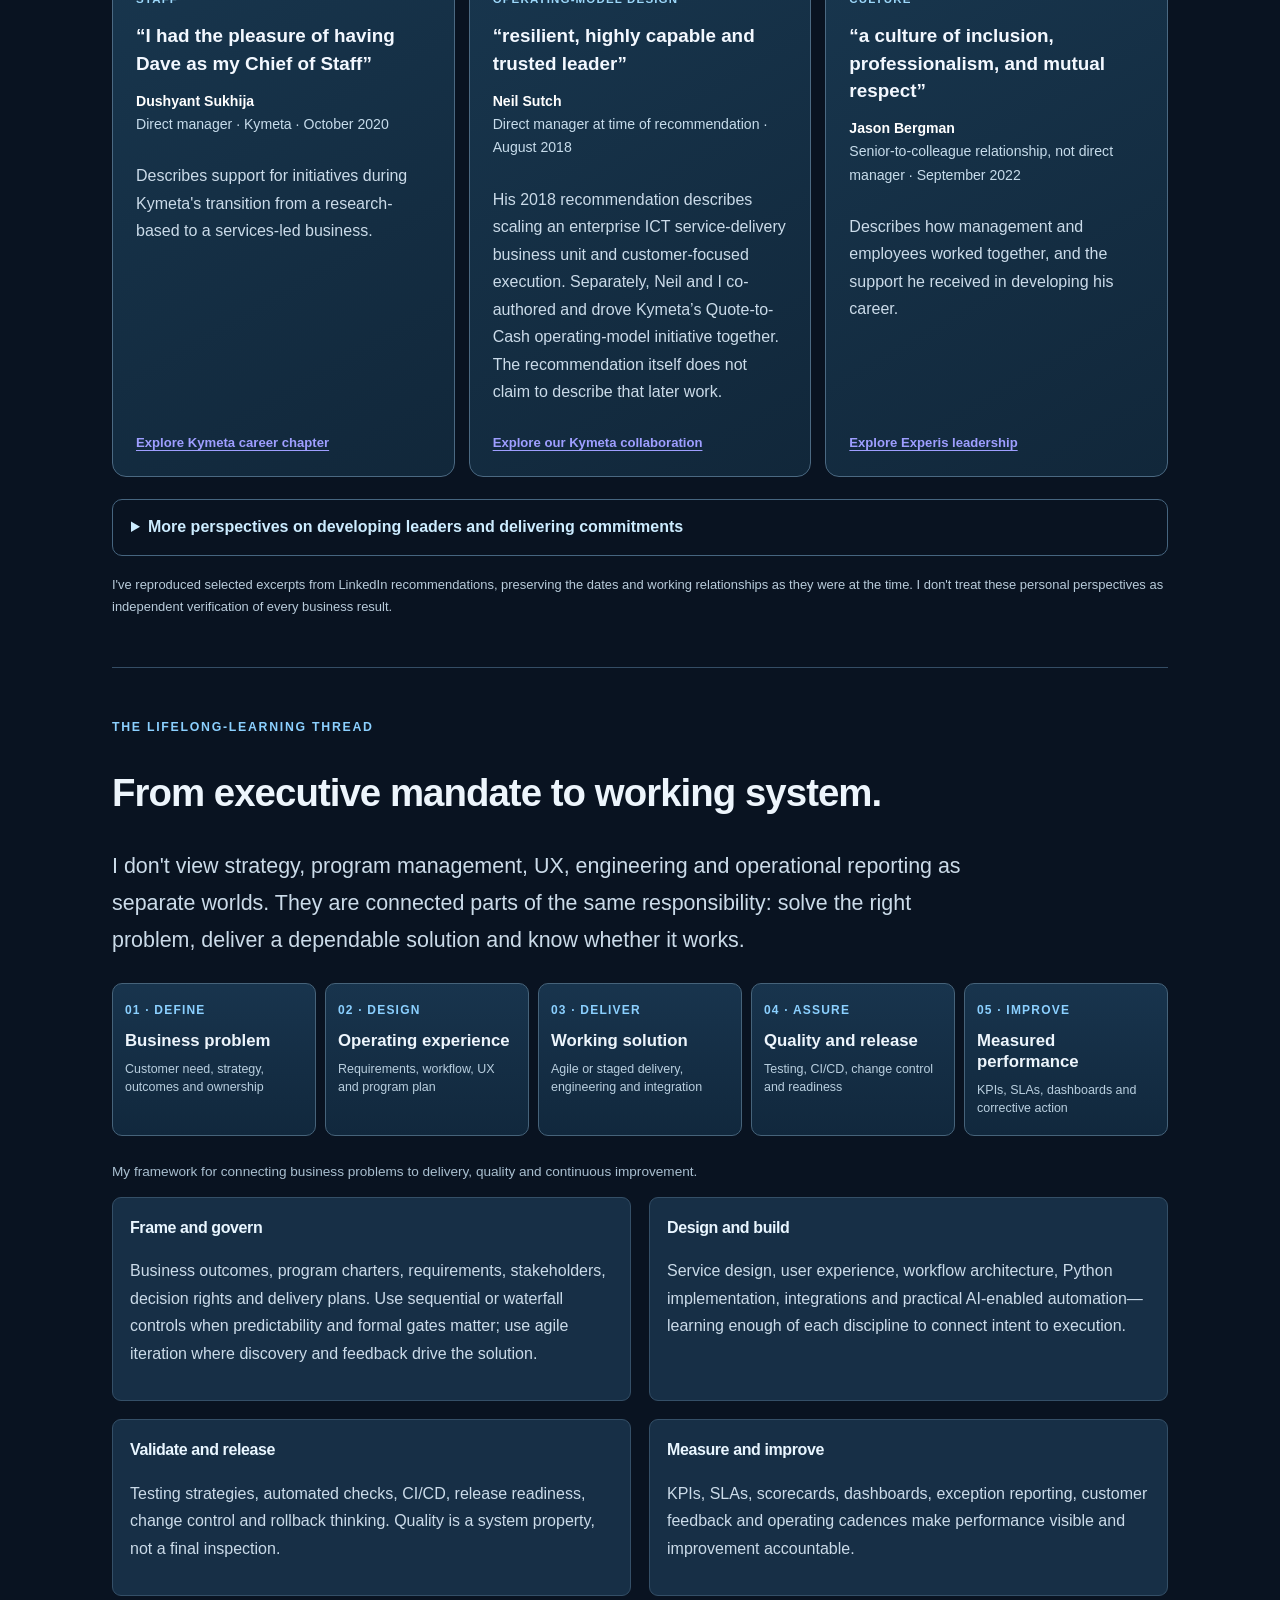
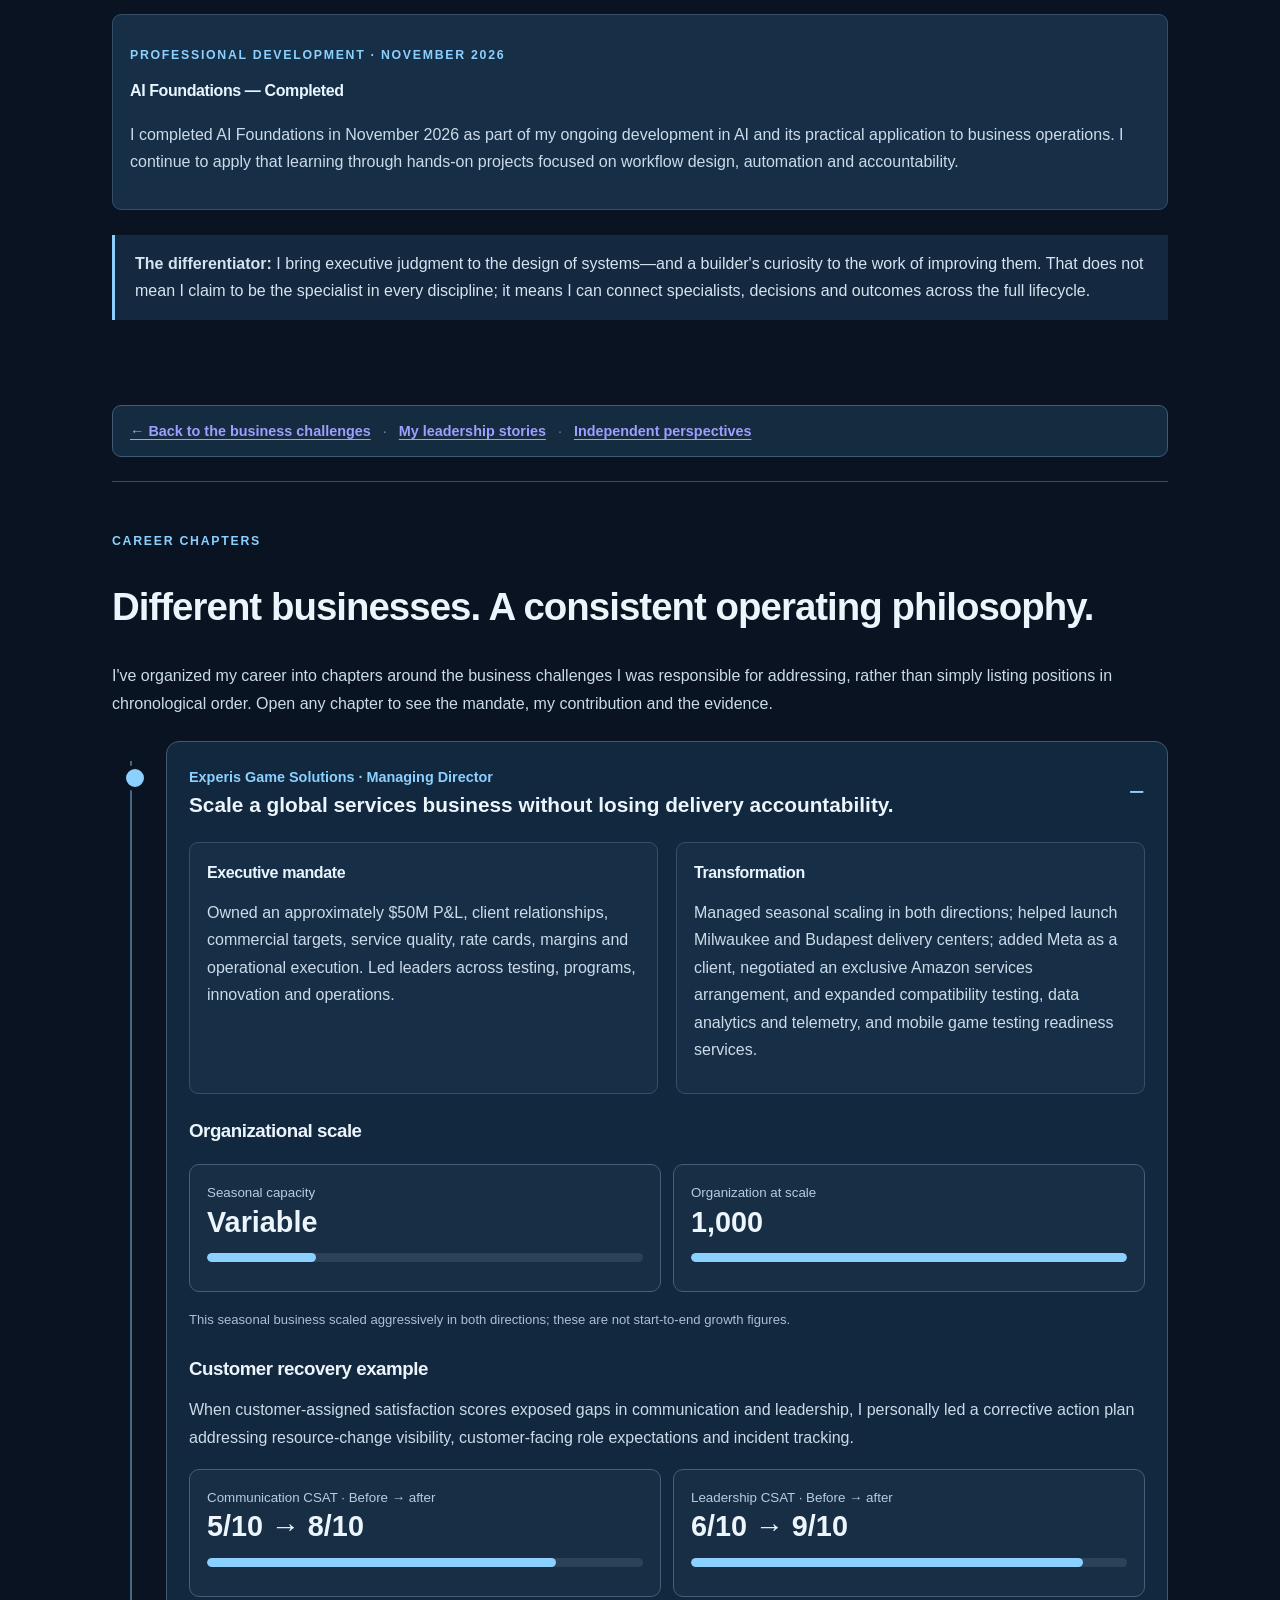
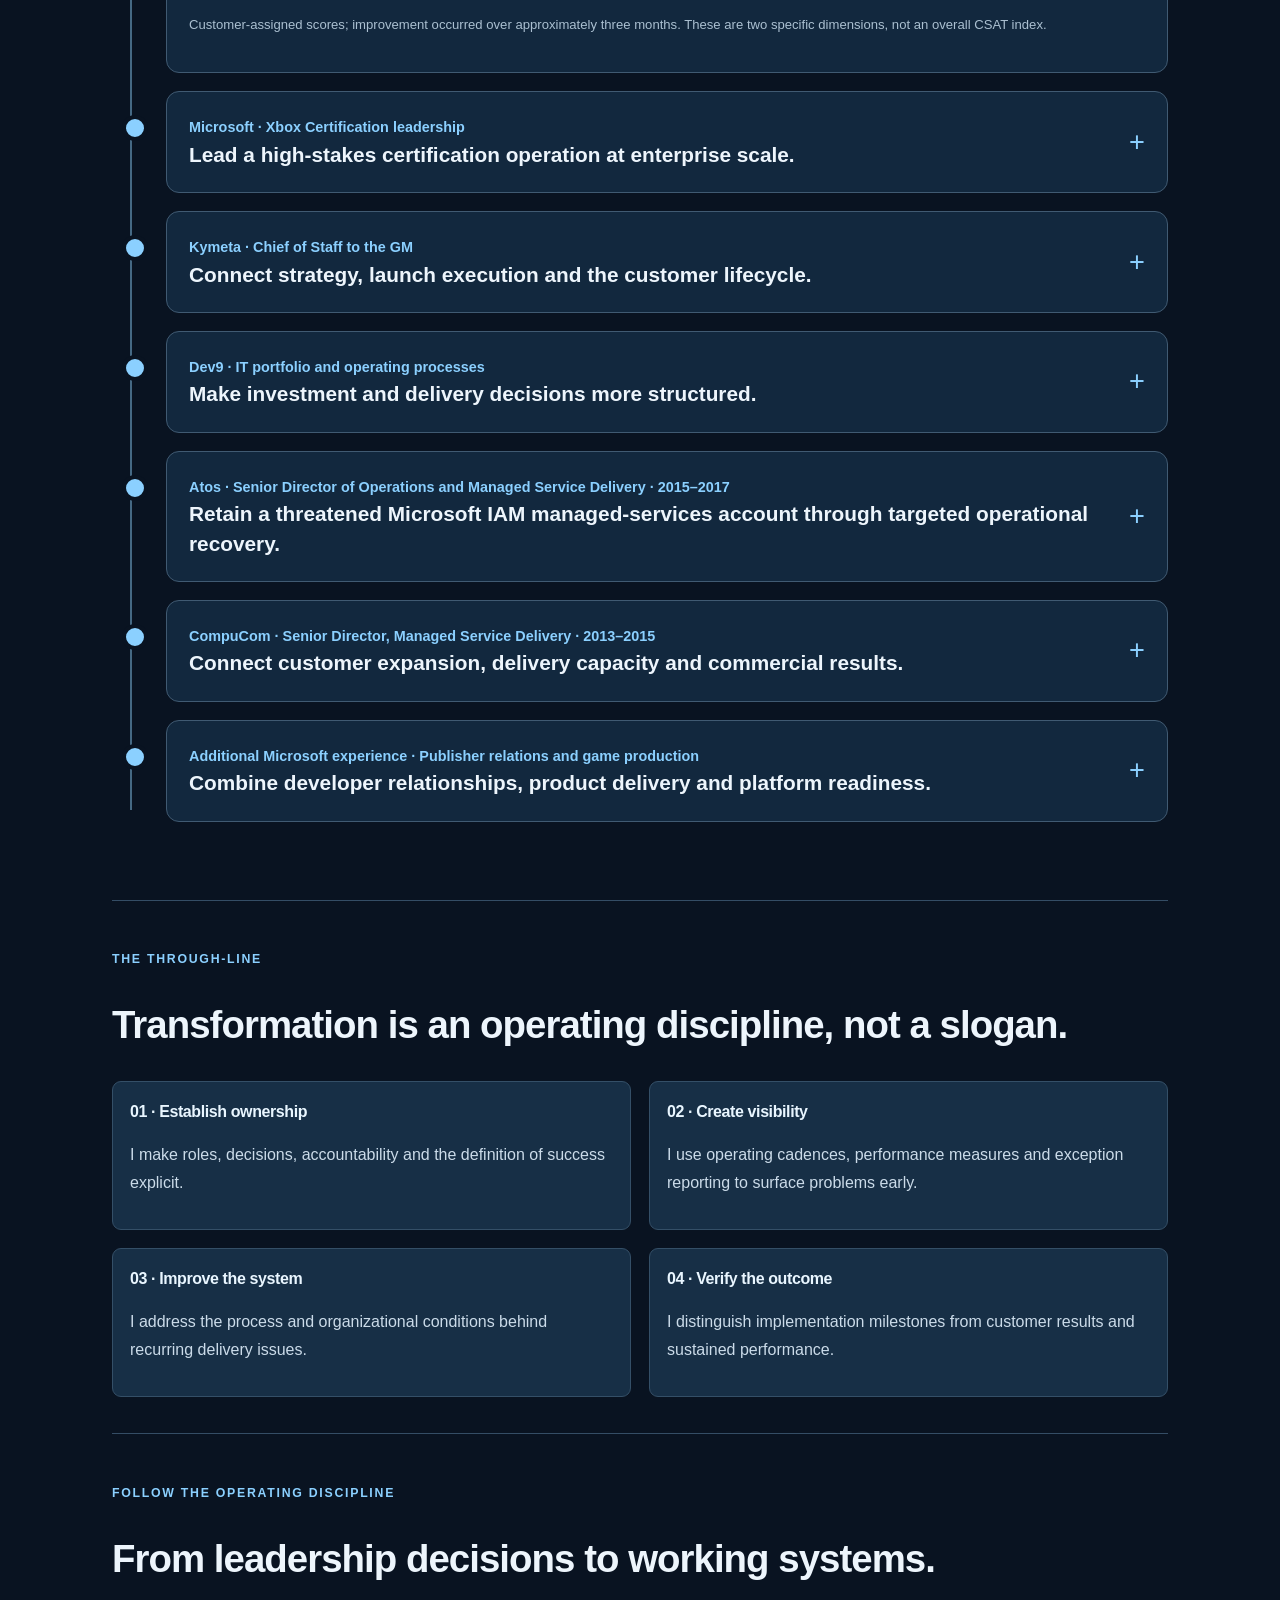
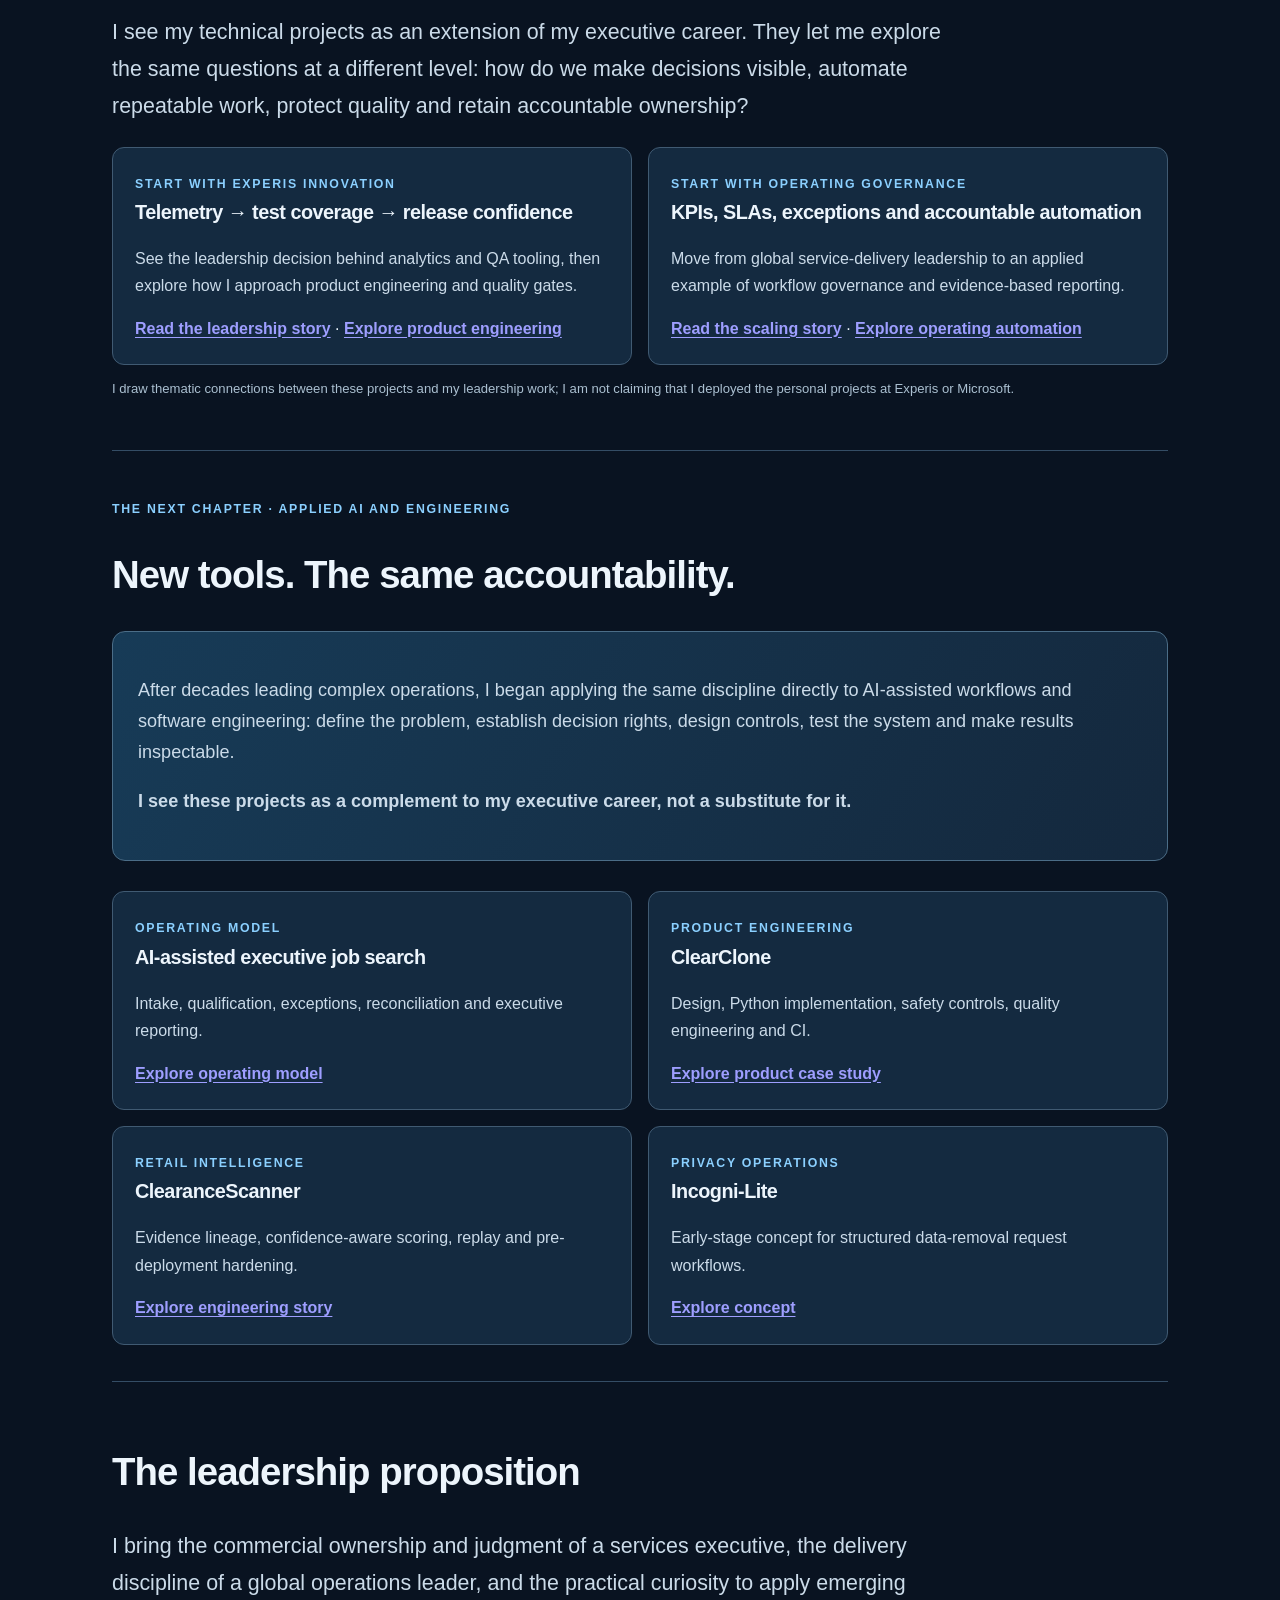
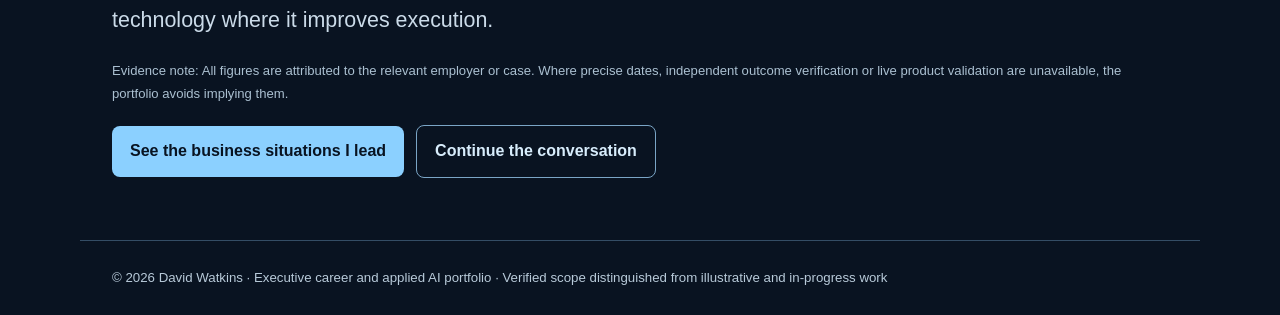
==== commit fc753426: "Remove internal editorial disclaimers and restore direct first-person visitor narrative" ====
--- a/career.html
+++ b/career.html
@@ -13,22 +13,22 @@
 .competency-grid{display:grid;grid-template-columns:repeat(3,minmax(0,1fr));gap:14px;margin:24px 0}.competency-card{padding:21px;background:#142c42;border:1px solid #42617c;border-radius:12px}.competency-card h3{font-size:1.06rem;line-height:1.4}.competency-card p{font-size:.9rem}.competency-card a{font-size:.85rem;font-weight:800}@media(max-width:800px){.competency-grid{grid-template-columns:1fr}}
 .career-hero-actions{display:flex;align-items:center;flex-wrap:wrap;gap:12px;margin-top:20px}.career-hero-actions .career-quiet{background:transparent;border:1px solid #7aa5c6;color:#d8edfc}.career-proof-link{font-weight:800;font-size:.9rem}.career-tagline{font-size:.86rem;color:#a7c3d9;font-style:italic;margin-top:17px}@media(max-width:580px){.career-hero-actions{align-items:stretch;flex-direction:column}.career-hero-actions .button{text-align:center}}.decision-shortlist{margin:24px 0 28px}.decision-shortlist-grid{display:grid;grid-template-columns:repeat(3,minmax(0,1fr));gap:13px;margin:13px 0}.decision-shortlist-grid a{display:flex;flex-direction:column;gap:9px;padding:20px;border:1px solid #6b91ac;border-radius:13px;background:linear-gradient(155deg,#1c3b54,#11283e);text-decoration:none;color:#eaf5fd;min-height:240px}.decision-shortlist-grid a:hover,.decision-shortlist-grid a:focus-visible{border-color:#a9ddff;background:#234761;outline-offset:3px}.decision-shortlist-grid span{font-size:.76rem;letter-spacing:.08em;text-transform:uppercase;color:#a9d8f4;font-weight:800}.decision-shortlist-grid strong{font-size:1.17rem;line-height:1.32}.decision-shortlist-grid small{font-size:.84rem;line-height:1.5;color:#d0dfec}.decision-shortlist-grid b{margin-top:auto;color:#a5ddff;font-size:.83rem}.decision-shortlist-note{font-size:.84rem;color:#b7cddd}@media(max-width:800px){.decision-shortlist-grid{grid-template-columns:1fr}.decision-shortlist-grid a{min-height:0}}@media(prefers-reduced-motion:reduce){.decision-shortlist-grid a{transition:none}}.portfolio-return{display:flex;gap:12px;flex-wrap:wrap;align-items:center;margin:24px 0;padding:13px 17px;border:1px solid #405b75;border-radius:9px;background:#142b40;font-size:.9rem}.portfolio-return a{font-weight:700}.portfolio-return span{opacity:.5}@media(max-width:600px){.portfolio-return{gap:8px}.portfolio-return span{display:none}} </style></head><body><header><nav class="portfolio-nav" aria-label="Primary navigation"><a href="index.html#challenges">← BUSINESS CHALLENGES / DAVID WATKINS</a><span class="nav-links"><a href="index.html#challenges">Start with a challenge</a><a href="#stories">Leadership decisions</a><a href="#competencies">Capabilities</a><a href="#validation">Independent validation</a><a href="#career">Career history</a><a href="index.html#connect">Contact</a></span></nav></header><main><section class="hero"><p class="eyebrow">David Watkins · Executive leadership evidence</p><h1>Business ownership.<br><span style="color:#8bd0ff">Decisions you can examine.</span></h1><p class="lede">I have owned a $50M services P&amp;L, led a delivery organization of 1,000 people, and managed large-scale technology operations. My work spans commercial decisions, leaders-of-leaders accountability, customer recovery and cross-functional transformation.</p><p>This is not simply a list of titles. I have documented seven decisions, the evidence behind them and independent perspectives from people who have worked with me. The same operating discipline informs my ongoing work with software and AI-enabled systems.</p><div class="stats" aria-label="Executive scope"><div class="stat"><strong>$50M</strong><span>Services P&amp;L owned · Experis</span></div><div class="stat"><strong>1,000</strong><span>Organization size · Experis</span></div><div class="stat"><strong>$30M</strong><span>Annual OPEX · Microsoft</span></div><div class="stat"><strong>30+</strong><span>Years of people leadership</span></div></div><div class="career-hero-actions"><a class="button" href="#competencies">Start with executive competencies</a><a class="button career-quiet" href="#stories">Explore seven leadership decisions</a><a class="career-proof-link" href="#validation">Read independent leadership perspectives</a></div><p class="career-tagline">Experience gives me judgment. Curiosity keeps me building.</p></section>
 <section class="section" id="stories"><p class="eyebrow">Featured leadership decisions</p><h2>What I did when the outcome mattered.</h2><p class="lede">Scope establishes the size of a role. I believe decisions reveal how a leader operates. I have highlighted three cases covering business scale, customer accountability and enterprise transformation; all seven remain available. Each case connects the decision to its supporting evidence and distinguishes verified outcomes from work still requiring validation.</p><div class="decision-shortlist" aria-label="Recommended starting points"><p class="eyebrow">Three decisions worth examining first</p><div class="decision-shortlist-grid"><a href="#story-scale"><span>01 · Business leadership</span><strong>Scale a $50M services operation</strong><small>Approximately ~1,000 people at scale · Commercial and delivery accountability</small><b>See how the organization scaled</b></a><a href="#story-recovery"><span>02 · Customer trust</span><strong>Turn dissatisfaction into a managed recovery</strong><small>Customer-assigned communication 5/10 → 8/10; leadership 6/10 → 9/10</small><b>See the corrective-action decisions</b></a><a href="#story-quote-to-cash"><span>03 · Enterprise transformation</span><strong>Design Quote-to-Cash across functions</strong><small>Kymeta Chief of Staff · Joint initiative with Neil Sutch · Outcomes qualified</small><b>See the operating-model evidence</b></a></div><p class="decision-shortlist-note">I've highlighted three starting points, but the remaining stories cover cost transformation, crisis judgment, service commercialization and engineering innovation.</p></div><nav class="story-guide" aria-label="Browse leadership decisions"><a href="#story-scale">Business scale</a><a href="#story-recovery">Customer confidence</a><a href="#story-certification">Cost transformation</a><a href="#story-maritime">Crisis judgment</a><a href="#story-telemetry">Engineering innovation</a><a href="#story-mobile">New service commercialization</a><a href="#story-quote-to-cash">Enterprise operating model</a></nav><div class="story-grid">
-<details class="story" id="story-scale"><summary><span class="story-tag">Experis · Scaling global delivery</span><span class="story-title">Grow capacity while keeping commercial and customer accountability intact.</span><span class="story-metric">~1,000 people at scale</span><span class="story-tag">Organization size during my tenure</span></summary><div class="story-body"><div class="evidence-explorer" data-evidence-explorer><div class="evidence-top"><span class="evidence-heading">Explore the leadership evidence</span><div class="evidence-switch" role="group" aria-label="Story framework"><button type="button" data-framework="STAR" aria-pressed="true">STAR</button><button type="button" data-framework="CARL" aria-pressed="false">CARL</button></div></div><div class="evidence-stages" role="group" aria-label="Framework stages"></div><div class="evidence-detail" aria-live="polite"></div><p class="evidence-caption">Select a stage to see the evidence and jump to its place in the story.</p></div><h4>Situation</h4><p>A volatile, seasonal multi-client technology-services organization needed to scale capacity in both directions without losing control of service quality, workforce commitments and financial performance.</p><h4>My responsibility</h4><p>As Managing Director, I owned the approximately $50M P&amp;L, customer relationships, margins, delivery quality and the leadership organization.</p><h4>Decisions and actions</h4><p>I led through eight senior leaders, used biweekly workforce forecasts and monthly and quarterly business reviews, and oversaw expansion of delivery capacity, including Milwaukee and Budapest centers.</p><div class="decision-flow" aria-label="Scale leadership operating loop"><div class="decision-step"><small>01 · Anticipate</small><strong>Forecast capacity</strong><span>Biweekly workforce planning against client demand</span></div><div class="decision-step"><small>02 · Align</small><strong>Lead through leaders</strong><span>Eight senior leaders and recurring operating reviews</span></div><div class="decision-step"><small>03 · Expand</small><strong>Launch new centers</strong><span>Milwaukee and Budapest integrated into delivery governance</span></div></div><h4>Supported result</h4><p>Beyond capacity management, I added Meta as a client, negotiated an exclusive services arrangement with Amazon, and expanded our offerings in compatibility testing, data analytics and telemetry, and mobile game testing readiness.</p><p>The organization grew to approximately 1,000 at scale, with seasonal fluctuations, and both new delivery centers launched.</p><p class="story-note">Headcount varied substantially with seasonal client demand; the scale figure is not a claim of linear growth.</p><aside class="validation-strip"><strong>Independent leadership perspective · Jason Bergman</strong><p>“a culture of inclusion, professionalism, and mutual respect”</p><a href="#validation-jason">View attribution and context</a></aside><details class="format-map"><summary>View STAR / CARL story mapping</summary><div class="format-columns"><section aria-label="STAR format"><h5>STAR · Interview evidence</h5><p><b>S · Situation</b> A seasonal multi-client services organization needed flexible capacity while protecting delivery quality and commercial control.</p><p><b>T · Task</b> Own the $50M P&L, customer commitments, margins and the delivery leadership structure.</p><p><b>A · Action</b> Led eight senior leaders; introduced workforce forecasting and business reviews; supported Milwaukee and Budapest delivery-center launches.</p><p><b>R · Result</b> Organization size increased from seasonally varying capacity up to approximately 1,000 during the tenure; two centers launched.</p></section><section aria-label="CARL format"><h5>CARL · Reflection and judgment</h5><p><b>C · Context</b> A volatile services organization needed to scale delivery in both directions without losing commercial and customer accountability.</p><p><b>A · Action</b> Led eight senior leaders; introduced workforce forecasting and business reviews; supported Milwaukee and Budapest delivery-center launches.</p><p><b>R · Result</b> Organization size increased from seasonally varying capacity up to approximately 1,000 during the tenure; two centers launched.</p><p><b>L · Learning</b> Leadership principle: scale through accountable leaders, forward capacity planning and repeatable governance. This is a synthesis, not a measured learning outcome.</p></section><details class="interview-version"><summary>60-second interview version · spoken narrative</summary><p>At Experis, I was responsible for a services organization that grew with seasonal capacity reaching approximately 1,000 people during my tenure, with about $50 million in P&amp;L accountability. The challenge was to scale capacity in both directions without losing control of delivery quality, customer commitments or margins. I led through eight senior leaders, introduced a disciplined cadence of workforce forecasting and business reviews, and helped launch delivery centers in Milwaukee and Budapest. That gave us a more repeatable way to plan capacity, surface risks and make decisions across the portfolio. The organization reached approximately 1,000 people and both centers launched. The leadership lesson for me is that scaling is not simply adding headcount. You need clear accountability, forward visibility and an operating rhythm that works through your leaders.</p><p class="micro">Interview-practice draft, approximately one minute at a conversational pace. The language preserves the evidence qualifiers and can be adapted for spoken delivery.</p></details></div></details></div></details>
-<details class="story" id="story-recovery"><summary><span class="story-tag">Experis · Customer confidence</span><span class="story-title">Fix the communication and ownership gaps behind customer dissatisfaction.</span><span class="story-metric">5 → 8 / 10</span><span class="story-tag">Customer-rated communication, approximately three months</span></summary><div class="story-body"><div class="evidence-explorer" data-evidence-explorer><div class="evidence-top"><span class="evidence-heading">Explore the leadership evidence</span><div class="evidence-switch" role="group" aria-label="Story framework"><button type="button" data-framework="STAR" aria-pressed="true">STAR</button><button type="button" data-framework="CARL" aria-pressed="false">CARL</button></div></div><div class="evidence-stages" role="group" aria-label="Framework stages"></div><div class="evidence-detail" aria-live="polite"></div><p class="evidence-caption">Select a stage to see the evidence and jump to its place in the story.</p></div><h4>Situation</h4><p>Delivery KPIs were largely being met, but a customer was dissatisfied with unannounced resource moves and unclear expectations for customer-facing roles.</p><h4>My responsibility</h4><p>I personally led the corrective action plan and owned executive customer engagement and the delivery response.</p><h4>Decisions and actions</h4><p>I required advance client discussion of proposed resource changes, clarified role expectations, and strengthened incident tracking, reporting and follow-through.</p><div class="decision-flow" aria-label="Customer recovery decision path"><div class="decision-step"><small>Gap</small><strong>Unannounced changes</strong><span>Delivery metrics alone missed customer concerns</span></div><div class="decision-step"><small>Intervention</small><strong>Advance alignment</strong><span>Discuss resource moves and clarify expectations</span></div><div class="decision-step"><small>Control</small><strong>Track and report</strong><span>Incident ownership, commitments and follow-through</span></div></div><h4>Supported result</h4><p>Over approximately three months, customer-assigned communication ratings improved from 5/10 to 8/10 and leadership ratings from 6/10 to 9/10.</p><p class="story-note">These are two customer-assigned satisfaction dimensions, not an overall CSAT or calculated NPS score. An earlier draft contains different figures and is not used here.</p><details class="format-map"><summary>View STAR / CARL story mapping</summary><div class="format-columns"><section aria-label="STAR format"><h5>STAR · Interview evidence</h5><p><b>S · Situation</b> Delivery KPIs were largely met, but a customer objected to unannounced staffing changes and unclear client-facing roles.</p><p><b>T · Task</b> Lead the corrective action plan and restore confidence in executive customer engagement.</p><p><b>A · Action</b> Required advance discussions of resource moves, clarified roles and improved incident tracking and follow-through.</p><p><b>R · Result</b> Customer-rated communication rose 5/10→8/10 and leadership 6/10→9/10 over approximately three months.</p></section><section aria-label="CARL format"><h5>CARL · Reflection and judgment</h5><p><b>C · Context</b> A customer experienced a gap between reported delivery performance and its actual service experience.</p><p><b>A · Action</b> Required advance discussions of resource moves, clarified roles and improved incident tracking and follow-through.</p><p><b>R · Result</b> Customer-rated communication rose 5/10→8/10 and leadership 6/10→9/10 over approximately three months.</p><p><b>L · Learning</b> Leadership principle: operational KPIs need customer-experience signals and explicit change ownership; this is an interpretation of the case.</p></section><details class="interview-version"><summary>60-second interview version · spoken narrative</summary><p>At Experis, we had a customer whose delivery KPIs were largely on target, but they were dissatisfied with how we were managing the relationship. We were moving resources without enough advance discussion, and expectations for customer-facing roles were unclear. I personally led the corrective action plan. We established advance customer conversations around proposed resource changes, clarified roles and tightened incident tracking and reporting. Over about three months, the customer's own communication rating improved from five to eight out of ten, and its leadership rating improved from six to nine. The important point was that meeting delivery metrics did not mean we were meeting the customer's expectations. We had to address the operating behavior behind the scores, not just report the numbers.</p><p class="micro">Interview-practice draft, approximately one minute at a conversational pace. The language preserves the evidence qualifiers and can be adapted for spoken delivery.</p></details></div></details></div></details>
-<details class="story" id="story-certification"><summary><span class="story-tag">Microsoft · Xbox Certification</span><span class="story-title">Redesign the operating model without compromising platform readiness.</span><span class="story-metric">10% lower OPEX</span><span class="story-tag">Premium Certification model</span></summary><div class="story-body"><div class="evidence-explorer" data-evidence-explorer><div class="evidence-top"><span class="evidence-heading">Explore the leadership evidence</span><div class="evidence-switch" role="group" aria-label="Story framework"><button type="button" data-framework="STAR" aria-pressed="true">STAR</button><button type="button" data-framework="CARL" aria-pressed="false">CARL</button></div></div><div class="evidence-stages" role="group" aria-label="Framework stages"></div><div class="evidence-detail" aria-live="polite"></div><p class="evidence-caption">Select a stage to see the evidence and jump to its place in the story.</p></div><h4>Situation</h4><p>Xbox Certification supported more than 1,000 annual submissions, requiring coordination across publisher commitments, platform quality, release schedules, vendors and cost.</p><h4>My responsibility</h4><p>At Principal level, I led the function with approximately $30M in annual operating-budget responsibility.</p><h4>Decisions and actions</h4><p>I directed certification governance, vendor capacity, publisher escalation and performance frameworks, and introduced the Premium Certification operating model.</p><div class="decision-flow" aria-label="Certification transformation path"><div class="decision-step"><small>Operating pressure</small><strong>High-volume certification</strong><span>1,000+ annual submissions and publisher deadlines</span></div><div class="decision-step"><small>Model change</small><strong>Premium Certification</strong><span>Revised certification operating model and vendor governance</span></div><div class="decision-step"><small>Measured outcome</small><strong>10% lower OPEX</strong><span>Reduction documented in leadership story bank</span></div></div><h4>Supported result</h4><p>Premium Certification reduced operating expenditure by 10%, while the function supported more than 1,000 annual submissions.</p><p class="story-note">The 10% figure is documented in the executive story bank. It is not converted into a dollar-savings figure without validating the comparison base.</p><details class="format-map"><summary>View STAR / CARL story mapping</summary><div class="format-columns"><section aria-label="STAR format"><h5>STAR · Interview evidence</h5><p><b>S · Situation</b> Xbox Certification managed more than 1,000 annual submissions amid publisher deadlines, quality requirements and cost pressure.</p><p><b>T · Task</b> Lead certification operations with approximately $30M in annual OPEX responsibility.</p><p><b>A · Action</b> Directed vendor capacity, publisher escalation and governance; introduced the Premium Certification model.</p><p><b>R · Result</b> Reported 10% reduction in operating expenditure; the annual submission scale remained above 1,000.</p></section><section aria-label="CARL format"><h5>CARL · Reflection and judgment</h5><p><b>C · Context</b> A high-volume certification operation needed a more efficient model without compromising readiness.</p><p><b>A · Action</b> Directed vendor capacity, publisher escalation and governance; introduced the Premium Certification model.</p><p><b>R · Result</b> Reported 10% reduction in operating expenditure; the annual submission scale remained above 1,000.</p><p><b>L · Learning</b> Leadership principle: redesign the operating model and its controls together rather than treating cost reduction as an isolated target.</p></section><details class="interview-version"><summary>60-second interview version · spoken narrative</summary><p>At Microsoft, I led Xbox Certification at Principal level, with approximately $30 million in annual operating-budget responsibility and more than 1,000 submissions a year. We had to protect platform readiness and publisher commitments while managing significant cost and capacity pressure. I led certification governance, vendor capacity and publisher escalations, and introduced the Premium Certification operating model. That change reduced operating expenditure by a reported ten percent. I would not characterize the entire $30 million budget as the savings baseline without validating it. The broader lesson was about changing the operating model rather than simply asking teams to do more with less. We needed a dependable certification process that balanced quality, throughput, customer commitments and cost.</p><p class="micro">Interview-practice draft, approximately one minute at a conversational pace. The language preserves the evidence qualifiers and can be adapted for spoken delivery.</p></details></div></details></div></details>
-<details class="story" id="story-maritime"><summary><span class="story-tag">Kymeta · Maritime connectivity</span><span class="story-title">Prepare the contingency before the root cause is known.</span><span class="story-metric">3 days</span><span class="story-tag">From escalation to replacement and restored connectivity</span></summary><div class="story-body"><div class="evidence-explorer" data-evidence-explorer><div class="evidence-top"><span class="evidence-heading">Explore the leadership evidence</span><div class="evidence-switch" role="group" aria-label="Story framework"><button type="button" data-framework="STAR" aria-pressed="true">STAR</button><button type="button" data-framework="CARL" aria-pressed="false">CARL</button></div></div><div class="evidence-stages" role="group" aria-label="Framework stages"></div><div class="evidence-detail" aria-live="polite"></div><p class="evidence-caption">Select a stage to see the evidence and jump to its place in the story.</p></div><h4>Situation</h4><p>Shortly after terminal deployment, a major maritime client's customer experienced intermittent quality-of-service drops. Remote installation, satellite and provisioning checks did not identify the cause.</p><h4>My responsibility</h4><p>I led the cross-functional escalation, coordinating the Network Operations Center, Field Services, the client's engineer and the satellite partner.</p><h4>Decisions and actions</h4><p>I sent a field engineer onsite and, in parallel, authorized a provisioned replacement terminal and dish for priority shipment. The engineer identified a faulty ground wire that had damaged the circuit board.</p><div class="decision-flow" aria-label="Maritime escalation parallel decision"><div class="decision-step"><small>Investigate</small><strong>Remote triage</strong><span>Installation, satellite and provisioning checks</span></div><div class="decision-step"><small>Decide in parallel</small><strong>Engineer + contingency</strong><span>Send field engineer; prepare replacement before diagnosis</span></div><div class="decision-step"><small>Restore</small><strong>Replace failed unit</strong><span>Ground fault identified and connectivity confirmed</span></div></div><h4>Supported result</h4><p>The replacement was installed within three days of escalation, and stable connectivity was confirmed immediately afterward.</p><p class="story-note">Sustained service performance after the immediate restoration and the financial impact were not independently established.</p><aside class="validation-strip"><strong>Broader Kymeta executive context · Dushyant Sukhija</strong><p>“I had the pleasure of having Dave as my Chief of Staff”</p><p class="validation-note">This endorsement concerns the Kymeta Chief of Staff role and transformation work, not the specific maritime escalation.</p><a href="#validation-dushyant">View attribution and context</a></aside><details class="format-map"><summary>View STAR / CARL story mapping</summary><div class="format-columns"><section aria-label="STAR format"><h5>STAR · Interview evidence</h5><p><b>S · Situation</b> A maritime customer experienced intermittent connectivity following deployment; remote troubleshooting had not isolated the cause.</p><p><b>T · Task</b> Coordinate the cross-functional escalation and restore connectivity.</p><p><b>A · Action</b> Dispatched an onsite engineer while separately preparing and shipping a provisioned replacement; the engineer identified ground-wire damage.</p><p><b>R · Result</b> Replacement installed and stable connectivity confirmed within three days of escalation.</p></section><section aria-label="CARL format"><h5>CARL · Reflection and judgment</h5><p><b>C · Context</b> A time-sensitive maritime service issue carried customer and commercial risk while root cause was uncertain.</p><p><b>A · Action</b> Dispatched an onsite engineer while separately preparing and shipping a provisioned replacement; the engineer identified ground-wire damage.</p><p><b>R · Result</b> Replacement installed and stable connectivity confirmed within three days of escalation.</p><p><b>L · Learning</b> Leadership principle: when downtime matters, run diagnosis and contingency preparation in parallel; longer-term results were not established.</p></section><details class="interview-version"><summary>60-second interview version · spoken narrative</summary><p>At Kymeta, a maritime customer was experiencing intermittent connectivity shortly after a terminal deployment. Remote checks of the installation, satellite service and provisioning had not isolated the issue, and the customer needed a quick resolution. I coordinated the escalation across our network operations team, field services, the customer and the satellite partner. Rather than wait for a confirmed diagnosis, I sent an engineer onsite and had a provisioned replacement terminal and dish prepared in parallel. The engineer found a faulty ground wire that had damaged a circuit board. We installed the replacement and confirmed stable connectivity within three days of escalation. My decision was to run investigation and contingency planning together, so the customer was not waiting for a second response cycle.</p><p class="micro">Interview-practice draft, approximately one minute at a conversational pace. The language preserves the evidence qualifiers and can be adapted for spoken delivery.</p></details></div></details></div></details>
-<details class="story" id="story-telemetry"><summary><span class="story-tag">Experis · Service innovation and quality engineering</span><span class="story-title">Turn telemetry into targeted testing and stronger release-readiness decisions.</span><span class="story-metric">Signals → scenarios</span><span class="story-tag">Data analytics offering · Automated test design · Coverage intelligence</span></summary><div class="story-body"><div class="evidence-explorer" data-evidence-explorer><div class="evidence-top"><span class="evidence-heading">Explore the leadership evidence</span><div class="evidence-switch" role="group" aria-label="Story framework"><button type="button" data-framework="STAR" aria-pressed="true">STAR</button><button type="button" data-framework="CARL" aria-pressed="false">CARL</button></div></div><div class="evidence-stages" role="group" aria-label="Framework stages"></div><div class="evidence-detail" aria-live="polite"></div><p class="evidence-caption">Select a stage to see the evidence and jump to its place in the story.</p></div><h4>Situation</h4><p>Conventional test execution and case counts did not, by themselves, give clients sufficient visibility into where real-world usage patterns exposed gaps in test coverage or commercial release readiness.</p><h4>My responsibility</h4><p>Within my delivery and commercial remit at Experis, I helped create a data analytics and telemetry service offering and sponsored the development of supporting QA capabilities.</p><h4>Decisions and actions</h4><p>We built a QA tool designed to automatically generate scenario-based test cases. We also built a telemetry ingestion tool to identify gaps in coverage and align those gaps with additional test-case generation. Together, the capabilities connected usage evidence, test design and readiness conversations rather than treating them as disconnected activities.</p><div class="decision-flow" aria-label="Telemetry informed QA design loop"><div class="decision-step"><small>Observe</small><strong>Ingest telemetry</strong><span>Bring usage signals into coverage analysis</span></div><div class="decision-step"><small>Identify</small><strong>Find coverage gaps</strong><span>Prioritize untested or under-tested scenarios</span></div><div class="decision-step"><small>Design</small><strong>Generate test scenarios</strong><span>Align QA case generation with identified risks</span></div></div><h4>Supported result</h4><p>The service offering and tools were created, enabling a more evidence-led approach to coverage prioritization and significantly strengthening confidence in commercial readiness, as described by the business leader.</p><p class="story-note">Readiness confidence is a qualitative outcome; no quantified improvement, external validation or production deployment scale is asserted. The previously documented estimated 30% reduction in manual test-case administration relates to an applicable workflow and is not presented as a measure of readiness confidence.</p><details class="format-map"><summary>View STAR / CARL story mapping</summary><div class="format-columns"><section aria-label="STAR format"><h5>STAR · Interview evidence</h5><p><b>S · Situation</b> Test-case counts alone gave limited visibility into gaps exposed by telemetry and real-world usage patterns.</p><p><b>T · Task</b> Help create a data analytics and telemetry service offering and sponsor QA tooling tied to coverage and readiness.</p><p><b>A · Action</b> Built scenario-based test-case generation and telemetry-ingestion tools to inform coverage-gap identification and test design.</p><p><b>R · Result</b> Offering and tools were built; commercial-readiness confidence improved qualitatively, without a verified percentage.</p></section><section aria-label="CARL format"><h5>CARL · Reflection and judgment</h5><p><b>C · Context</b> A quality-services business needed a more evidence-led way to connect usage signals, test coverage and release decisions.</p><p><b>A · Action</b> Built scenario-based test-case generation and telemetry-ingestion tools to inform coverage-gap identification and test design.</p><p><b>R · Result</b> Offering and tools were built; commercial-readiness confidence improved qualitatively, without a verified percentage.</p><p><b>L · Learning</b> Leadership principle: use telemetry to guide where testing effort should go, while keeping readiness judgments accountable to people. The exact integration architecture remains to be confirmed.</p></section><details class="interview-version"><summary>60-second interview version · spoken narrative</summary><p>At Experis, we created a data analytics and telemetry service offering because traditional test counts alone did not give customers enough confidence that we were covering the right risks before release. We built a QA tool designed to generate scenario-based test cases, and a telemetry ingestion tool to help identify gaps in coverage and direct additional test generation. My role was to connect the commercial offering, the delivery problem and the supporting innovation work. The value was a more evidence-led conversation about coverage and commercial readiness, rather than treating telemetry and test design as separate activities. We did build the offering and tools. I describe the increase in readiness confidence qualitatively, because we have not established a defensible percentage or deployment-wide measure.</p><p class="micro">Interview-practice draft, approximately one minute at a conversational pace. The language preserves the evidence qualifiers and can be adapted for spoken delivery.</p></details></div></details></div></details>
-<details class="story" id="story-mobile"><summary><span class="story-tag">Experis · New service commercialization</span><span class="story-title">Sponsor a new mobile games testing service from opportunity selection to commercial readiness.</span><span class="story-metric">14 months</span><span class="story-tag">From initiative start to commercial readiness</span></summary><div class="story-body"><div class="evidence-explorer" data-evidence-explorer><div class="evidence-top"><span class="evidence-heading">Explore the leadership evidence</span><div class="evidence-switch" role="group" aria-label="Story framework"><button type="button" data-framework="STAR" aria-pressed="true">STAR</button><button type="button" data-framework="CARL" aria-pressed="false">CARL</button></div></div><div class="evidence-stages" role="group" aria-label="Framework stages"></div><div class="evidence-detail" aria-live="polite"></div><p class="evidence-caption">Select a stage to see the evidence and jump to its place in the story.</p></div><h4>Situation</h4><p>Experis Game Solutions sought new opportunities to expand its services portfolio while making disciplined decisions about where to invest.</p><h4>My responsibility</h4><p>As executive sponsor, I established an organizational goal of identifying two new opportunities and implementing the most promising one.</p><h4>Decisions and actions</h4><p>I sponsored competitive understanding and analysis, fiscal modeling, rate-card analysis, lab and device-lab buildout, and investment stage gates to determine whether to continue or stop. We also developed training and sales collateral for the mobile games testing offering.</p><div class="decision-flow" aria-label="Mobile testing investment stage gates"><div class="decision-step"><small>01 · Compare</small><strong>Identify opportunities</strong><span>Two-opportunity goal and competitive analysis</span></div><div class="decision-step"><small>02 · Invest or stop</small><strong>Model and stage-gate</strong><span>Fiscal and rate-card analysis; lab and device readiness</span></div><div class="decision-step"><small>03 · Enable</small><strong>Commercial readiness</strong><span>Testing capability, training and sales collateral</span></div></div><h4>Supported result</h4><p>The mobile games testing offering reached commercial readiness 14 months after the initiative began, with operating capability and supporting training and sales collateral developed.</p><p class="story-note">Pilot success was an intended end state, not a verified result in the current record. Customer adoption, pilot outcomes, revenue and ROI remain to be established. The two-opportunity target is a stated goal, not a confirmed count of completed evaluations.</p><details class="format-map"><summary>View STAR / CARL story mapping</summary><div class="format-columns"><section aria-label="STAR format"><h5>STAR · Interview evidence</h5><p><b>S · Situation</b> Experis sought to expand its games-testing service portfolio through commercially grounded investment.</p><p><b>T · Task</b> As executive sponsor, establish a goal to identify two opportunities and implement the strongest candidate.</p><p><b>A · Action</b> Sponsor competitive analysis, fiscal modeling, rate-card analysis, lab and device-lab buildout, continue-or-stop stage gates, and training and sales collateral.</p><p><b>R · Result</b> The mobile games testing service reached commercial readiness in 14 months; pilot and financial results are not yet verified.</p></section><section aria-label="CARL format"><h5>CARL · Reflection and judgment</h5><p><b>C · Context</b> A services organization needed to select and commercialize a new offering without open-ended investment.</p><p><b>A · Action</b> Compare opportunities, test commercial assumptions, build operational capability and govern investment through stage gates.</p><p><b>R · Result</b> Commercial readiness achieved after a 14-month development process, including training and sales enablement.</p><p><b>L · Learning</b> Inferred leadership principle: fund innovation through explicit decision gates and build the commercial and operational capabilities together.</p></section></div></details><details class="interview-version"><summary>60-second interview version · spoken narrative</summary><p>At Experis, I set an organizational goal to identify two new service opportunities and implement the most promising one. I was executive sponsor for our mobile games testing offering. We treated it as an investment decision, not simply a technical build. That included competitive analysis, fiscal and rate-card modeling, and explicit stage gates to decide whether to continue investing or stop. We built the testing lab and device capability alongside the training and sales collateral needed for commercialization. Reaching commercial readiness was a significant accomplishment because the operating and commercial elements were ready together. Pilot success was an intended outcome, but I would want to verify the actual pilot and financial results before quoting them.</p><p class="micro">Practice draft; pilot outcomes, revenue and ROI remain unverified.</p></details></div></details><details class="story" id="story-quote-to-cash"><summary><span class="story-tag">Kymeta · Chief of Staff · Enterprise operating model</span><span class="story-title">Co-author and drive Quote-to-Cash across the commercial customer lifecycle.</span><span class="story-metric">Cross-functional</span><span class="story-tag">Joint initiative with Neil Sutch · Operating-model design</span></summary><div class="story-body"><div class="evidence-explorer" data-evidence-explorer><div class="evidence-top"><span class="evidence-heading">Explore the leadership evidence</span><div class="evidence-switch" role="group" aria-label="Story framework"><button type="button" data-framework="STAR" aria-pressed="true">STAR</button><button type="button" data-framework="CARL" aria-pressed="false">CARL</button></div></div><div class="evidence-stages" role="group" aria-label="Framework stages"></div><div class="evidence-detail" aria-live="polite"></div><p class="evidence-caption">Select a stage to see the evidence and jump to its place in the story.</p></div><h4>Situation</h4><p>As Kymeta moved from a research-centered business toward commercial services, the organization needed defined processes and accountability across the customer lifecycle.</p><h4>My responsibility</h4><p>As Chief of Staff to the General Manager, I worked across functions to help translate commercial priorities into operating models. Neil Sutch and I jointly drove the Quote-to-Cash initiative.</p><h4>Decisions and actions</h4><p>Neil and I co-authored Quote-to-Cash. I also co-authored the Customer Success operating model, including KPI, SLA and customer-feedback mechanisms. The work connected commercial and operational responsibilities rather than treating them as separate functional activities.</p><div class="decision-flow" aria-label="Quote-to-Cash operating model"><div class="decision-step"><small>01 · Align</small><strong>Map the customer lifecycle</strong><span>Coordinate cross-functional ownership across commercial and delivery handoffs</span></div><div class="decision-step"><small>02 · Design</small><strong>Define the operating model</strong><span>Co-author Quote-to-Cash and Customer Success processes with governance measures</span></div><div class="decision-step"><small>03 · Enable</small><strong>Establish accountability</strong><span>Specify KPIs, SLAs and customer-feedback mechanisms for the model</span></div></div><h4>Supported result</h4><p>The Quote-to-Cash and Customer Success operating models were developed. This is evidence of cross-functional design and executive partnership; it is not yet evidence of company-wide implementation or quantified business impact.</p><p class="story-note">Neil Sutch’s LinkedIn recommendation predates the Kymeta initiative and does not specifically corroborate this project. The joint authorship and sponsorship details come from my account. Implementation milestones, adoption, cycle-time, financial impact and the precise functional ownership map require further validation.</p><aside class="validation-strip"><strong>Related independent perspective · Neil Sutch</strong><p>Neil’s earlier recommendation describes my service-delivery leadership. Separately, we jointly drove Kymeta’s Quote-to-Cash operating-model work.</p><a href="#validation-neil">View Neil’s recommendation and relationship context</a></aside><details class="format-map"><summary>View STAR / CARL story mapping</summary><div class="format-columns"><section aria-label="STAR format"><h5>STAR · Interview evidence</h5><p><b>S · Situation</b> Kymeta was moving toward a services-led commercial model that required coordination across the customer lifecycle.</p><p><b>T · Task</b> Help design cross-functional operating processes as Chief of Staff to the General Manager.</p><p><b>A · Action</b> Neil Sutch and I jointly drove and co-authored the Quote-to-Cash operating-model initiative; I also co-authored the Customer Success model, including KPI, SLA and customer-feedback mechanisms.</p><p><b>R · Result</b> The operating models were developed. Implementation depth, cycle-time improvement, revenue impact and sustained adoption have not been established.</p></section><section aria-label="CARL format"><h5>CARL · Reflection and judgment</h5><p><b>C · Context</b> A commercial-services transition required a coherent operating model across functions.</p><p><b>A · Action</b> Worked with Neil Sutch to co-author and drive Quote-to-Cash and contributed to Customer Success process design and governance.</p><p><b>R · Result</b> Cross-functional operating models and proposed performance mechanisms were produced; deployment and business outcomes remain to be validated.</p><p><b>L · Learning</b> Inferred principle: enterprise process change needs shared ownership and measurable handoffs, not just a diagram or policy.</p></section></div></details><details class="interview-version"><summary>60-second interview version · spoken narrative</summary><p>At Kymeta, I worked as Chief of Staff to the General Manager during the company’s move toward a services-led business. One of the important challenges was creating a consistent operating model across the commercial and customer lifecycle. Neil Sutch and I jointly drove and co-authored the Quote-to-Cash initiative. I also co-authored the Customer Success model, including KPIs, SLAs and customer-feedback mechanisms. This was cross-functional work: the objective was to connect ownership, handoffs and measures rather than optimize a single team in isolation. We developed the operating models, and the example demonstrates how I partner across functions to turn executive priorities into defined processes. I would distinguish that design work from deployment or financial outcomes until those are verified.</p><p class="micro">Practice draft. Validate rollout, adoption and measurable outcomes before making implementation or performance claims.</p></details></div></details></div><p><a class="button" href="interview-practice.html">Practice the leadership stories · Executive interview worksheet</a></p><p class="micro">I've selected these examples because each reveals a different leadership decision. I'll add more only when I can support the underlying facts and outcomes.</p></section><p class="portfolio-return"><a href="index.html#challenges">← Back to the business challenges</a> <span>·</span> <a href="#stories">My leadership stories</a> <span>·</span> <a href="#validation">Independent perspectives</a></p><section class="section" id="competencies"><p class="eyebrow">How I lead · Evidence from my career</p><h2>The capabilities I bring to a business.</h2><p class="lede">Throughout my career, I've learned that the scope of a role tells only part of the story. What matters more is how I make decisions, lead people and deliver results. I've organized these examples around the capabilities I bring to an organization, with specific decisions, outcomes and perspectives from people who've worked with me. I value both kinds of evidence: the work shows what I did, and the recommendations offer a view of how I worked with others.</p><div class="competency-grid"><article class="competency-card"><span class="eyebrow">Business ownership</span><h3>Commercial judgment and investment governance</h3><p>$50M P&amp;L accountability and a 14-month, stage-gated service commercialization initiative.</p><a href="#story-scale">P&amp;L and scaling</a> · <a href="#story-mobile">Service commercialization</a></article><article class="competency-card"><span class="eyebrow">Enterprise transformation</span><h3>Executive partnership and cross-functional design</h3><p>Chief of Staff responsibility and co-authorship of Kymeta’s Quote-to-Cash operating model.</p><a href="#story-quote-to-cash">Operating-model evidence</a> · <a href="#validation-dushyant">Executive endorsement</a></article><article class="competency-card"><span class="eyebrow">Leadership of leaders</span><h3>Organizational scale and people development</h3><p>Leadership of an organization of approximately 1,000 people at scale, supported by perspectives from colleagues and former direct reports.</p><a href="#story-scale">Scaling decisions</a> · <a href="#validation">Leadership perspectives</a></article><article class="competency-card"><span class="eyebrow">Customer accountability</span><h3>Trust recovery and service performance</h3><p>Customer-assigned communication improved from 5/10 to 8/10 and leadership from 6/10 to 9/10 in approximately three months.</p><a href="#story-recovery">Corrective-action evidence</a></article><article class="competency-card"><span class="eyebrow">Operational transformation</span><h3>Governance, cost and delivery systems</h3><p>Xbox Certification operating-model change with a reported 10% operating-expenditure reduction.</p><a href="#story-certification">Certification transformation</a></article><article class="competency-card"><span class="eyebrow">Decision-making under pressure</span><h3>Cross-functional escalation and contingency</h3><p>Kymeta maritime connectivity recovery within three days of escalation.</p><a href="#story-maritime">Escalation decisions</a></article></div><p class="micro">I distinguish documented outcomes from work whose results I cannot yet substantiate. Those boundaries are explained in each story.</p></section><p class="portfolio-return"><a href="index.html#challenges">← Back to the business challenges</a> <span>·</span> <a href="#stories">My leadership stories</a> <span>·</span> <a href="#validation">Independent perspectives</a></p><section class="section" id="validation"><p class="eyebrow">Independent perspectives · LinkedIn recommendations</p><h2>Leadership, validated by the people who experienced it.</h2><p class="lede validation-intro">I believe results matter, but so does the experience of working with a leader. I've included recommendations from managers, colleagues and people I led because their perspectives provide a view of how I make decisions, develop people and build trust across organizational boundaries.</p><div class="validation-grid">
+<details class="story" id="story-scale"><summary><span class="story-tag">Experis · Scaling global delivery</span><span class="story-title">Grow capacity while keeping commercial and customer accountability intact.</span><span class="story-metric">~1,000 people at scale</span><span class="story-tag">Organization size during my tenure</span></summary><div class="story-body"><div class="evidence-explorer" data-evidence-explorer><div class="evidence-top"><span class="evidence-heading">Explore the leadership evidence</span><div class="evidence-switch" role="group" aria-label="Story framework"><button type="button" data-framework="STAR" aria-pressed="true">STAR</button><button type="button" data-framework="CARL" aria-pressed="false">CARL</button></div></div><div class="evidence-stages" role="group" aria-label="Framework stages"></div><div class="evidence-detail" aria-live="polite"></div><p class="evidence-caption">Select a stage to see the evidence and jump to its place in the story.</p></div><h4>Situation</h4><p>A volatile, seasonal multi-client technology-services organization needed to scale capacity in both directions without losing control of service quality, workforce commitments and financial performance.</p><h4>My responsibility</h4><p>As Managing Director, I owned the approximately $50M P&amp;L, customer relationships, margins, delivery quality and the leadership organization.</p><h4>Decisions and actions</h4><p>I led through eight senior leaders, used biweekly workforce forecasts and monthly and quarterly business reviews, and oversaw expansion of delivery capacity, including Milwaukee and Budapest centers.</p><div class="decision-flow" aria-label="Scale leadership operating loop"><div class="decision-step"><small>01 · Anticipate</small><strong>Forecast capacity</strong><span>Biweekly workforce planning against client demand</span></div><div class="decision-step"><small>02 · Align</small><strong>Lead through leaders</strong><span>Eight senior leaders and recurring operating reviews</span></div><div class="decision-step"><small>03 · Expand</small><strong>Launch new centers</strong><span>Milwaukee and Budapest integrated into delivery governance</span></div></div><h4>Supported result</h4><p>Beyond capacity management, I added Meta as a client, negotiated an exclusive services arrangement with Amazon, and expanded our offerings in compatibility testing, data analytics and telemetry, and mobile game testing readiness.</p><p>The organization grew to approximately 1,000 at scale, with seasonal fluctuations, and both new delivery centers launched.</p><p class="story-note">Headcount varied substantially with seasonal client demand; the scale figure is not a claim of linear growth.</p><aside class="validation-strip"><strong>Independent leadership perspective · Jason Bergman</strong><p>“a culture of inclusion, professionalism, and mutual respect”</p><a href="#validation-jason">View attribution and context</a></aside><details class="format-map"><summary>View STAR / CARL story mapping</summary><div class="format-columns"><section aria-label="STAR format"><h5>STAR · Interview evidence</h5><p><b>S · Situation</b> A seasonal multi-client services organization needed flexible capacity while protecting delivery quality and commercial control.</p><p><b>T · Task</b> Own the $50M P&L, customer commitments, margins and the delivery leadership structure.</p><p><b>A · Action</b> Led eight senior leaders; introduced workforce forecasting and business reviews; supported Milwaukee and Budapest delivery-center launches.</p><p><b>R · Result</b> Organization size increased from seasonally varying capacity up to approximately 1,000 during the tenure; two centers launched.</p></section><section aria-label="CARL format"><h5>CARL · Reflection and judgment</h5><p><b>C · Context</b> A volatile services organization needed to scale delivery in both directions without losing commercial and customer accountability.</p><p><b>A · Action</b> Led eight senior leaders; introduced workforce forecasting and business reviews; supported Milwaukee and Budapest delivery-center launches.</p><p><b>R · Result</b> Organization size increased from seasonally varying capacity up to approximately 1,000 during the tenure; two centers launched.</p><p><b>L · Learning</b> Leadership principle: scale through accountable leaders, forward capacity planning and repeatable governance. This is a synthesis, not a measured learning outcome.</p></section><details class="interview-version"><summary>60-second interview version · spoken narrative</summary><p>At Experis, I was responsible for a services organization that grew with seasonal capacity reaching approximately 1,000 people during my tenure, with about $50 million in P&amp;L accountability. The challenge was to scale capacity in both directions without losing control of delivery quality, customer commitments or margins. I led through eight senior leaders, introduced a disciplined cadence of workforce forecasting and business reviews, and helped launch delivery centers in Milwaukee and Budapest. That gave us a more repeatable way to plan capacity, surface risks and make decisions across the portfolio. The organization reached approximately 1,000 people and both centers launched. The leadership lesson for me is that scaling is not simply adding headcount. You need clear accountability, forward visibility and an operating rhythm that works through your leaders.</p></details></div></details></div></details>
+<details class="story" id="story-recovery"><summary><span class="story-tag">Experis · Customer confidence</span><span class="story-title">Fix the communication and ownership gaps behind customer dissatisfaction.</span><span class="story-metric">5 → 8 / 10</span><span class="story-tag">Customer-rated communication, approximately three months</span></summary><div class="story-body"><div class="evidence-explorer" data-evidence-explorer><div class="evidence-top"><span class="evidence-heading">Explore the leadership evidence</span><div class="evidence-switch" role="group" aria-label="Story framework"><button type="button" data-framework="STAR" aria-pressed="true">STAR</button><button type="button" data-framework="CARL" aria-pressed="false">CARL</button></div></div><div class="evidence-stages" role="group" aria-label="Framework stages"></div><div class="evidence-detail" aria-live="polite"></div><p class="evidence-caption">Select a stage to see the evidence and jump to its place in the story.</p></div><h4>Situation</h4><p>Delivery KPIs were largely being met, but a customer was dissatisfied with unannounced resource moves and unclear expectations for customer-facing roles.</p><h4>My responsibility</h4><p>I personally led the corrective action plan and owned executive customer engagement and the delivery response.</p><h4>Decisions and actions</h4><p>I required advance client discussion of proposed resource changes, clarified role expectations, and strengthened incident tracking, reporting and follow-through.</p><div class="decision-flow" aria-label="Customer recovery decision path"><div class="decision-step"><small>Gap</small><strong>Unannounced changes</strong><span>Delivery metrics alone missed customer concerns</span></div><div class="decision-step"><small>Intervention</small><strong>Advance alignment</strong><span>Discuss resource moves and clarify expectations</span></div><div class="decision-step"><small>Control</small><strong>Track and report</strong><span>Incident ownership, commitments and follow-through</span></div></div><h4>Supported result</h4><p>Over approximately three months, customer-assigned communication ratings improved from 5/10 to 8/10 and leadership ratings from 6/10 to 9/10.</p><p class="story-note">These are two customer-assigned satisfaction dimensions, not an overall CSAT or calculated NPS score. An earlier draft contains different figures and is not used here.</p><details class="format-map"><summary>View STAR / CARL story mapping</summary><div class="format-columns"><section aria-label="STAR format"><h5>STAR · Interview evidence</h5><p><b>S · Situation</b> Delivery KPIs were largely met, but a customer objected to unannounced staffing changes and unclear client-facing roles.</p><p><b>T · Task</b> Lead the corrective action plan and restore confidence in executive customer engagement.</p><p><b>A · Action</b> Required advance discussions of resource moves, clarified roles and improved incident tracking and follow-through.</p><p><b>R · Result</b> Customer-rated communication rose 5/10→8/10 and leadership 6/10→9/10 over approximately three months.</p></section><section aria-label="CARL format"><h5>CARL · Reflection and judgment</h5><p><b>C · Context</b> A customer experienced a gap between reported delivery performance and its actual service experience.</p><p><b>A · Action</b> Required advance discussions of resource moves, clarified roles and improved incident tracking and follow-through.</p><p><b>R · Result</b> Customer-rated communication rose 5/10→8/10 and leadership 6/10→9/10 over approximately three months.</p><p><b>L · Learning</b> Leadership principle: operational KPIs need customer-experience signals and explicit change ownership; this is an interpretation of the case.</p></section><details class="interview-version"><summary>60-second interview version · spoken narrative</summary><p>At Experis, we had a customer whose delivery KPIs were largely on target, but they were dissatisfied with how we were managing the relationship. We were moving resources without enough advance discussion, and expectations for customer-facing roles were unclear. I personally led the corrective action plan. We established advance customer conversations around proposed resource changes, clarified roles and tightened incident tracking and reporting. Over about three months, the customer's own communication rating improved from five to eight out of ten, and its leadership rating improved from six to nine. The important point was that meeting delivery metrics did not mean we were meeting the customer's expectations. We had to address the operating behavior behind the scores, not just report the numbers.</p></details></div></details></div></details>
+<details class="story" id="story-certification"><summary><span class="story-tag">Microsoft · Xbox Certification</span><span class="story-title">Redesign the operating model without compromising platform readiness.</span><span class="story-metric">10% lower OPEX</span><span class="story-tag">Premium Certification model</span></summary><div class="story-body"><div class="evidence-explorer" data-evidence-explorer><div class="evidence-top"><span class="evidence-heading">Explore the leadership evidence</span><div class="evidence-switch" role="group" aria-label="Story framework"><button type="button" data-framework="STAR" aria-pressed="true">STAR</button><button type="button" data-framework="CARL" aria-pressed="false">CARL</button></div></div><div class="evidence-stages" role="group" aria-label="Framework stages"></div><div class="evidence-detail" aria-live="polite"></div><p class="evidence-caption">Select a stage to see the evidence and jump to its place in the story.</p></div><h4>Situation</h4><p>Xbox Certification supported more than 1,000 annual submissions, requiring coordination across publisher commitments, platform quality, release schedules, vendors and cost.</p><h4>My responsibility</h4><p>At Principal level, I led the function with approximately $30M in annual operating-budget responsibility.</p><h4>Decisions and actions</h4><p>I directed certification governance, vendor capacity, publisher escalation and performance frameworks, and introduced the Premium Certification operating model.</p><div class="decision-flow" aria-label="Certification transformation path"><div class="decision-step"><small>Operating pressure</small><strong>High-volume certification</strong><span>1,000+ annual submissions and publisher deadlines</span></div><div class="decision-step"><small>Model change</small><strong>Premium Certification</strong><span>Revised certification operating model and vendor governance</span></div><div class="decision-step"><small>Measured outcome</small><strong>10% lower OPEX</strong><span>Reduction documented in leadership story bank</span></div></div><h4>Supported result</h4><p>Premium Certification reduced operating expenditure by 10%, while the function supported more than 1,000 annual submissions.</p><p class="story-note">The 10% figure is documented in the executive story bank. It is not converted into a dollar-savings figure without validating the comparison base.</p><details class="format-map"><summary>View STAR / CARL story mapping</summary><div class="format-columns"><section aria-label="STAR format"><h5>STAR · Interview evidence</h5><p><b>S · Situation</b> Xbox Certification managed more than 1,000 annual submissions amid publisher deadlines, quality requirements and cost pressure.</p><p><b>T · Task</b> Lead certification operations with approximately $30M in annual OPEX responsibility.</p><p><b>A · Action</b> Directed vendor capacity, publisher escalation and governance; introduced the Premium Certification model.</p><p><b>R · Result</b> Reported 10% reduction in operating expenditure; the annual submission scale remained above 1,000.</p></section><section aria-label="CARL format"><h5>CARL · Reflection and judgment</h5><p><b>C · Context</b> A high-volume certification operation needed a more efficient model without compromising readiness.</p><p><b>A · Action</b> Directed vendor capacity, publisher escalation and governance; introduced the Premium Certification model.</p><p><b>R · Result</b> Reported 10% reduction in operating expenditure; the annual submission scale remained above 1,000.</p><p><b>L · Learning</b> Leadership principle: redesign the operating model and its controls together rather than treating cost reduction as an isolated target.</p></section><details class="interview-version"><summary>60-second interview version · spoken narrative</summary><p>At Microsoft, I led Xbox Certification at Principal level, with approximately $30 million in annual operating-budget responsibility and more than 1,000 submissions a year. We had to protect platform readiness and publisher commitments while managing significant cost and capacity pressure. I led certification governance, vendor capacity and publisher escalations, and introduced the Premium Certification operating model. That change reduced operating expenditure by a reported ten percent. I would not characterize the entire $30 million budget as the savings baseline without validating it. The broader lesson was about changing the operating model rather than simply asking teams to do more with less. We needed a dependable certification process that balanced quality, throughput, customer commitments and cost.</p></details></div></details></div></details>
+<details class="story" id="story-maritime"><summary><span class="story-tag">Kymeta · Maritime connectivity</span><span class="story-title">Prepare the contingency before the root cause is known.</span><span class="story-metric">3 days</span><span class="story-tag">From escalation to replacement and restored connectivity</span></summary><div class="story-body"><div class="evidence-explorer" data-evidence-explorer><div class="evidence-top"><span class="evidence-heading">Explore the leadership evidence</span><div class="evidence-switch" role="group" aria-label="Story framework"><button type="button" data-framework="STAR" aria-pressed="true">STAR</button><button type="button" data-framework="CARL" aria-pressed="false">CARL</button></div></div><div class="evidence-stages" role="group" aria-label="Framework stages"></div><div class="evidence-detail" aria-live="polite"></div><p class="evidence-caption">Select a stage to see the evidence and jump to its place in the story.</p></div><h4>Situation</h4><p>Shortly after terminal deployment, a major maritime client's customer experienced intermittent quality-of-service drops. Remote installation, satellite and provisioning checks did not identify the cause.</p><h4>My responsibility</h4><p>I led the cross-functional escalation, coordinating the Network Operations Center, Field Services, the client's engineer and the satellite partner.</p><h4>Decisions and actions</h4><p>I sent a field engineer onsite and, in parallel, authorized a provisioned replacement terminal and dish for priority shipment. The engineer identified a faulty ground wire that had damaged the circuit board.</p><div class="decision-flow" aria-label="Maritime escalation parallel decision"><div class="decision-step"><small>Investigate</small><strong>Remote triage</strong><span>Installation, satellite and provisioning checks</span></div><div class="decision-step"><small>Decide in parallel</small><strong>Engineer + contingency</strong><span>Send field engineer; prepare replacement before diagnosis</span></div><div class="decision-step"><small>Restore</small><strong>Replace failed unit</strong><span>Ground fault identified and connectivity confirmed</span></div></div><h4>Supported result</h4><p>The replacement was installed within three days of escalation, and stable connectivity was confirmed immediately afterward.</p><p class="story-note">Sustained service performance after the immediate restoration and the financial impact were not independently established.</p><aside class="validation-strip"><strong>Broader Kymeta executive context · Dushyant Sukhija</strong><p>“I had the pleasure of having Dave as my Chief of Staff”</p><p class="validation-note">This endorsement concerns the Kymeta Chief of Staff role and transformation work, not the specific maritime escalation.</p><a href="#validation-dushyant">View attribution and context</a></aside><details class="format-map"><summary>View STAR / CARL story mapping</summary><div class="format-columns"><section aria-label="STAR format"><h5>STAR · Interview evidence</h5><p><b>S · Situation</b> A maritime customer experienced intermittent connectivity following deployment; remote troubleshooting had not isolated the cause.</p><p><b>T · Task</b> Coordinate the cross-functional escalation and restore connectivity.</p><p><b>A · Action</b> Dispatched an onsite engineer while separately preparing and shipping a provisioned replacement; the engineer identified ground-wire damage.</p><p><b>R · Result</b> Replacement installed and stable connectivity confirmed within three days of escalation.</p></section><section aria-label="CARL format"><h5>CARL · Reflection and judgment</h5><p><b>C · Context</b> A time-sensitive maritime service issue carried customer and commercial risk while root cause was uncertain.</p><p><b>A · Action</b> Dispatched an onsite engineer while separately preparing and shipping a provisioned replacement; the engineer identified ground-wire damage.</p><p><b>R · Result</b> Replacement installed and stable connectivity confirmed within three days of escalation.</p><p><b>L · Learning</b> Leadership principle: when downtime matters, run diagnosis and contingency preparation in parallel; longer-term results were not established.</p></section><details class="interview-version"><summary>60-second interview version · spoken narrative</summary><p>At Kymeta, a maritime customer was experiencing intermittent connectivity shortly after a terminal deployment. Remote checks of the installation, satellite service and provisioning had not isolated the issue, and the customer needed a quick resolution. I coordinated the escalation across our network operations team, field services, the customer and the satellite partner. Rather than wait for a confirmed diagnosis, I sent an engineer onsite and had a provisioned replacement terminal and dish prepared in parallel. The engineer found a faulty ground wire that had damaged a circuit board. We installed the replacement and confirmed stable connectivity within three days of escalation. My decision was to run investigation and contingency planning together, so the customer was not waiting for a second response cycle.</p></details></div></details></div></details>
+<details class="story" id="story-telemetry"><summary><span class="story-tag">Experis · Service innovation and quality engineering</span><span class="story-title">Turn telemetry into targeted testing and stronger release-readiness decisions.</span><span class="story-metric">Signals → scenarios</span><span class="story-tag">Data analytics offering · Automated test design · Coverage intelligence</span></summary><div class="story-body"><div class="evidence-explorer" data-evidence-explorer><div class="evidence-top"><span class="evidence-heading">Explore the leadership evidence</span><div class="evidence-switch" role="group" aria-label="Story framework"><button type="button" data-framework="STAR" aria-pressed="true">STAR</button><button type="button" data-framework="CARL" aria-pressed="false">CARL</button></div></div><div class="evidence-stages" role="group" aria-label="Framework stages"></div><div class="evidence-detail" aria-live="polite"></div><p class="evidence-caption">Select a stage to see the evidence and jump to its place in the story.</p></div><h4>Situation</h4><p>Conventional test execution and case counts did not, by themselves, give clients sufficient visibility into where real-world usage patterns exposed gaps in test coverage or commercial release readiness.</p><h4>My responsibility</h4><p>Within my delivery and commercial remit at Experis, I helped create a data analytics and telemetry service offering and sponsored the development of supporting QA capabilities.</p><h4>Decisions and actions</h4><p>We built a QA tool designed to automatically generate scenario-based test cases. We also built a telemetry ingestion tool to identify gaps in coverage and align those gaps with additional test-case generation. Together, the capabilities connected usage evidence, test design and readiness conversations rather than treating them as disconnected activities.</p><div class="decision-flow" aria-label="Telemetry informed QA design loop"><div class="decision-step"><small>Observe</small><strong>Ingest telemetry</strong><span>Bring usage signals into coverage analysis</span></div><div class="decision-step"><small>Identify</small><strong>Find coverage gaps</strong><span>Prioritize untested or under-tested scenarios</span></div><div class="decision-step"><small>Design</small><strong>Generate test scenarios</strong><span>Align QA case generation with identified risks</span></div></div><h4>Supported result</h4><p>The service offering and tools were created, enabling a more evidence-led approach to coverage prioritization and significantly strengthening confidence in commercial readiness, as described by the business leader.</p><p class="story-note">Readiness confidence is a qualitative outcome; no quantified improvement, external validation or production deployment scale is asserted. The previously documented estimated 30% reduction in manual test-case administration relates to an applicable workflow and is not presented as a measure of readiness confidence.</p><details class="format-map"><summary>View STAR / CARL story mapping</summary><div class="format-columns"><section aria-label="STAR format"><h5>STAR · Interview evidence</h5><p><b>S · Situation</b> Test-case counts alone gave limited visibility into gaps exposed by telemetry and real-world usage patterns.</p><p><b>T · Task</b> Help create a data analytics and telemetry service offering and sponsor QA tooling tied to coverage and readiness.</p><p><b>A · Action</b> Built scenario-based test-case generation and telemetry-ingestion tools to inform coverage-gap identification and test design.</p><p><b>R · Result</b> Offering and tools were built; commercial-readiness confidence improved qualitatively, without a verified percentage.</p></section><section aria-label="CARL format"><h5>CARL · Reflection and judgment</h5><p><b>C · Context</b> A quality-services business needed a more evidence-led way to connect usage signals, test coverage and release decisions.</p><p><b>A · Action</b> Built scenario-based test-case generation and telemetry-ingestion tools to inform coverage-gap identification and test design.</p><p><b>R · Result</b> Offering and tools were built; commercial-readiness confidence improved qualitatively, without a verified percentage.</p><p><b>L · Learning</b> Leadership principle: use telemetry to guide where testing effort should go, while keeping readiness judgments accountable to people. The exact integration architecture remains to be confirmed.</p></section><details class="interview-version"><summary>60-second interview version · spoken narrative</summary><p>At Experis, we created a data analytics and telemetry service offering because traditional test counts alone did not give customers enough confidence that we were covering the right risks before release. We built a QA tool designed to generate scenario-based test cases, and a telemetry ingestion tool to help identify gaps in coverage and direct additional test generation. My role was to connect the commercial offering, the delivery problem and the supporting innovation work. The value was a more evidence-led conversation about coverage and commercial readiness, rather than treating telemetry and test design as separate activities. We did build the offering and tools. I describe the increase in readiness confidence qualitatively, because we have not established a defensible percentage or deployment-wide measure.</p></details></div></details></div></details>
+<details class="story" id="story-mobile"><summary><span class="story-tag">Experis · New service commercialization</span><span class="story-title">Sponsor a new mobile games testing service from opportunity selection to commercial readiness.</span><span class="story-metric">14 months</span><span class="story-tag">From initiative start to commercial readiness</span></summary><div class="story-body"><div class="evidence-explorer" data-evidence-explorer><div class="evidence-top"><span class="evidence-heading">Explore the leadership evidence</span><div class="evidence-switch" role="group" aria-label="Story framework"><button type="button" data-framework="STAR" aria-pressed="true">STAR</button><button type="button" data-framework="CARL" aria-pressed="false">CARL</button></div></div><div class="evidence-stages" role="group" aria-label="Framework stages"></div><div class="evidence-detail" aria-live="polite"></div><p class="evidence-caption">Select a stage to see the evidence and jump to its place in the story.</p></div><h4>Situation</h4><p>Experis Game Solutions sought new opportunities to expand its services portfolio while making disciplined decisions about where to invest.</p><h4>My responsibility</h4><p>As executive sponsor, I established an organizational goal of identifying two new opportunities and implementing the most promising one.</p><h4>Decisions and actions</h4><p>I sponsored competitive understanding and analysis, fiscal modeling, rate-card analysis, lab and device-lab buildout, and investment stage gates to determine whether to continue or stop. We also developed training and sales collateral for the mobile games testing offering.</p><div class="decision-flow" aria-label="Mobile testing investment stage gates"><div class="decision-step"><small>01 · Compare</small><strong>Identify opportunities</strong><span>Two-opportunity goal and competitive analysis</span></div><div class="decision-step"><small>02 · Invest or stop</small><strong>Model and stage-gate</strong><span>Fiscal and rate-card analysis; lab and device readiness</span></div><div class="decision-step"><small>03 · Enable</small><strong>Commercial readiness</strong><span>Testing capability, training and sales collateral</span></div></div><h4>Supported result</h4><p>The mobile games testing offering reached commercial readiness 14 months after the initiative began, with operating capability and supporting training and sales collateral developed.</p><p class="story-note">Pilot success was an intended end state, not a verified result in the current record. Customer adoption, pilot outcomes, revenue and ROI remain to be established. The two-opportunity target is a stated goal, not a confirmed count of completed evaluations.</p><details class="format-map"><summary>View STAR / CARL story mapping</summary><div class="format-columns"><section aria-label="STAR format"><h5>STAR · Interview evidence</h5><p><b>S · Situation</b> Experis sought to expand its games-testing service portfolio through commercially grounded investment.</p><p><b>T · Task</b> As executive sponsor, establish a goal to identify two opportunities and implement the strongest candidate.</p><p><b>A · Action</b> Sponsor competitive analysis, fiscal modeling, rate-card analysis, lab and device-lab buildout, continue-or-stop stage gates, and training and sales collateral.</p><p><b>R · Result</b> The mobile games testing service reached commercial readiness in 14 months; pilot and financial results are not yet verified.</p></section><section aria-label="CARL format"><h5>CARL · Reflection and judgment</h5><p><b>C · Context</b> A services organization needed to select and commercialize a new offering without open-ended investment.</p><p><b>A · Action</b> Compare opportunities, test commercial assumptions, build operational capability and govern investment through stage gates.</p><p><b>R · Result</b> Commercial readiness achieved after a 14-month development process, including training and sales enablement.</p><p><b>L · Learning</b> Inferred leadership principle: fund innovation through explicit decision gates and build the commercial and operational capabilities together.</p></section></div></details><details class="interview-version"><summary>60-second interview version · spoken narrative</summary><p>At Experis, I set an organizational goal to identify two new service opportunities and implement the most promising one. I was executive sponsor for our mobile games testing offering. We treated it as an investment decision, not simply a technical build. That included competitive analysis, fiscal and rate-card modeling, and explicit stage gates to decide whether to continue investing or stop. We built the testing lab and device capability alongside the training and sales collateral needed for commercialization. Reaching commercial readiness was a significant accomplishment because the operating and commercial elements were ready together. Pilot success was an intended outcome, but I would want to verify the actual pilot and financial results before quoting them.</p></details></div></details><details class="story" id="story-quote-to-cash"><summary><span class="story-tag">Kymeta · Chief of Staff · Enterprise operating model</span><span class="story-title">Co-author and drive Quote-to-Cash across the commercial customer lifecycle.</span><span class="story-metric">Cross-functional</span><span class="story-tag">Joint initiative with Neil Sutch · Operating-model design</span></summary><div class="story-body"><div class="evidence-explorer" data-evidence-explorer><div class="evidence-top"><span class="evidence-heading">Explore the leadership evidence</span><div class="evidence-switch" role="group" aria-label="Story framework"><button type="button" data-framework="STAR" aria-pressed="true">STAR</button><button type="button" data-framework="CARL" aria-pressed="false">CARL</button></div></div><div class="evidence-stages" role="group" aria-label="Framework stages"></div><div class="evidence-detail" aria-live="polite"></div><p class="evidence-caption">Select a stage to see the evidence and jump to its place in the story.</p></div><h4>Situation</h4><p>As Kymeta moved from a research-centered business toward commercial services, the organization needed defined processes and accountability across the customer lifecycle.</p><h4>My responsibility</h4><p>As Chief of Staff to the General Manager, I worked across functions to help translate commercial priorities into operating models. Neil Sutch and I jointly drove the Quote-to-Cash initiative.</p><h4>Decisions and actions</h4><p>Neil and I co-authored Quote-to-Cash. I also co-authored the Customer Success operating model, including KPI, SLA and customer-feedback mechanisms. The work connected commercial and operational responsibilities rather than treating them as separate functional activities.</p><div class="decision-flow" aria-label="Quote-to-Cash operating model"><div class="decision-step"><small>01 · Align</small><strong>Map the customer lifecycle</strong><span>Coordinate cross-functional ownership across commercial and delivery handoffs</span></div><div class="decision-step"><small>02 · Design</small><strong>Define the operating model</strong><span>Co-author Quote-to-Cash and Customer Success processes with governance measures</span></div><div class="decision-step"><small>03 · Enable</small><strong>Establish accountability</strong><span>Specify KPIs, SLAs and customer-feedback mechanisms for the model</span></div></div><h4>Supported result</h4><p>The Quote-to-Cash and Customer Success operating models were developed. This is evidence of cross-functional design and executive partnership; it is not yet evidence of company-wide implementation or quantified business impact.</p><p class="story-note">Neil Sutch’s LinkedIn recommendation predates the Kymeta initiative and does not specifically corroborate this project. The joint authorship and sponsorship details come from my account. Implementation milestones, adoption, cycle-time, financial impact and the precise functional ownership map require further validation.</p><aside class="validation-strip"><strong>Related independent perspective · Neil Sutch</strong><p>Neil’s earlier recommendation describes my service-delivery leadership. Separately, we jointly drove Kymeta’s Quote-to-Cash operating-model work.</p><a href="#validation-neil">View Neil’s recommendation and relationship context</a></aside><details class="format-map"><summary>View STAR / CARL story mapping</summary><div class="format-columns"><section aria-label="STAR format"><h5>STAR · Interview evidence</h5><p><b>S · Situation</b> Kymeta was moving toward a services-led commercial model that required coordination across the customer lifecycle.</p><p><b>T · Task</b> Help design cross-functional operating processes as Chief of Staff to the General Manager.</p><p><b>A · Action</b> Neil Sutch and I jointly drove and co-authored the Quote-to-Cash operating-model initiative; I also co-authored the Customer Success model, including KPI, SLA and customer-feedback mechanisms.</p><p><b>R · Result</b> The operating models were developed. Implementation depth, cycle-time improvement, revenue impact and sustained adoption have not been established.</p></section><section aria-label="CARL format"><h5>CARL · Reflection and judgment</h5><p><b>C · Context</b> A commercial-services transition required a coherent operating model across functions.</p><p><b>A · Action</b> Worked with Neil Sutch to co-author and drive Quote-to-Cash and contributed to Customer Success process design and governance.</p><p><b>R · Result</b> Cross-functional operating models and proposed performance mechanisms were produced; deployment and business outcomes remain to be validated.</p><p><b>L · Learning</b> Inferred principle: enterprise process change needs shared ownership and measurable handoffs, not just a diagram or policy.</p></section></div></details><details class="interview-version"><summary>60-second interview version · spoken narrative</summary><p>At Kymeta, I worked as Chief of Staff to the General Manager during the company’s move toward a services-led business. One of the important challenges was creating a consistent operating model across the commercial and customer lifecycle. Neil Sutch and I jointly drove and co-authored the Quote-to-Cash initiative. I also co-authored the Customer Success model, including KPIs, SLAs and customer-feedback mechanisms. This was cross-functional work: the objective was to connect ownership, handoffs and measures rather than optimize a single team in isolation. We developed the operating models, and the example demonstrates how I partner across functions to turn executive priorities into defined processes. I would distinguish that design work from deployment or financial outcomes until those are verified.</p></details></div></details></div><p><a class="button" href="interview-practice.html">Practice the leadership stories · Executive interview worksheet</a></p><p class="micro">I've selected these examples because each reveals a different leadership decision. I'll add more only when I can support the underlying facts and outcomes.</p></section><p class="portfolio-return"><a href="index.html#challenges">← Back to the business challenges</a> <span>·</span> <a href="#stories">My leadership stories</a> <span>·</span> <a href="#validation">Independent perspectives</a></p><section class="section" id="competencies"><p class="eyebrow">How I lead · Evidence from my career</p><h2>The capabilities I bring to a business.</h2><p class="lede">Throughout my career, I've learned that the scope of a role tells only part of the story. What matters more is how I make decisions, lead people and deliver results. I've organized these examples around the capabilities I bring to an organization, with specific decisions, outcomes and perspectives from people who've worked with me. I value both kinds of evidence: the work shows what I did, and the recommendations offer a view of how I worked with others.</p><div class="competency-grid"><article class="competency-card"><span class="eyebrow">Business ownership</span><h3>Commercial judgment and investment governance</h3><p>$50M P&amp;L accountability and a 14-month, stage-gated service commercialization initiative.</p><a href="#story-scale">P&amp;L and scaling</a> · <a href="#story-mobile">Service commercialization</a></article><article class="competency-card"><span class="eyebrow">Enterprise transformation</span><h3>Executive partnership and cross-functional design</h3><p>Chief of Staff responsibility and co-authorship of Kymeta’s Quote-to-Cash operating model.</p><a href="#story-quote-to-cash">Operating-model evidence</a> · <a href="#validation-dushyant">Executive endorsement</a></article><article class="competency-card"><span class="eyebrow">Leadership of leaders</span><h3>Organizational scale and people development</h3><p>Leadership of an organization of approximately 1,000 people at scale, supported by perspectives from colleagues and former direct reports.</p><a href="#story-scale">Scaling decisions</a> · <a href="#validation">Leadership perspectives</a></article><article class="competency-card"><span class="eyebrow">Customer accountability</span><h3>Trust recovery and service performance</h3><p>Customer-assigned communication improved from 5/10 to 8/10 and leadership from 6/10 to 9/10 in approximately three months.</p><a href="#story-recovery">Corrective-action evidence</a></article><article class="competency-card"><span class="eyebrow">Operational transformation</span><h3>Governance, cost and delivery systems</h3><p>Xbox Certification operating-model change with a reported 10% operating-expenditure reduction.</p><a href="#story-certification">Certification transformation</a></article><article class="competency-card"><span class="eyebrow">Decision-making under pressure</span><h3>Cross-functional escalation and contingency</h3><p>Kymeta maritime connectivity recovery within three days of escalation.</p><a href="#story-maritime">Escalation decisions</a></article></div><p class="micro">I distinguish documented outcomes from work whose results I cannot yet substantiate. Those boundaries are explained in each story.</p></section><p class="portfolio-return"><a href="index.html#challenges">← Back to the business challenges</a> <span>·</span> <a href="#stories">My leadership stories</a> <span>·</span> <a href="#validation">Independent perspectives</a></p><section class="section" id="validation"><p class="eyebrow">Independent perspectives · LinkedIn recommendations</p><h2>Leadership, validated by the people who experienced it.</h2><p class="lede validation-intro">I believe results matter, but so does the experience of working with a leader. I've included recommendations from managers, colleagues and people I led because their perspectives provide a view of how I make decisions, develop people and build trust across organizational boundaries.</p><div class="validation-grid">
 <article class="validation-card" id="validation-dushyant"><span class="validation-label">Executive partnership · Chief of Staff</span><blockquote>“I had the pleasure of having Dave as my Chief of Staff”</blockquote><div class="attribution"><strong>Dushyant Sukhija</strong>Direct manager · Kymeta · October 2020</div><p>Describes support for initiatives during Kymeta's transition from a research-based to a services-led business.</p><a class="validation-link" href="#career">Explore Kymeta career chapter</a></article>
 <article class="validation-card" id="validation-neil"><span class="validation-label">Cross-functional partnership · Operating-model design</span><blockquote>“resilient, highly capable and trusted leader”</blockquote><div class="attribution"><strong>Neil Sutch</strong>Direct manager at time of recommendation · August 2018</div><p>His 2018 recommendation describes scaling an enterprise ICT service-delivery business unit and customer-focused execution. Separately, Neil and I co-authored and drove Kymeta’s Quote-to-Cash operating-model initiative together. The recommendation itself does not claim to describe that later work.</p><a class="validation-link" href="#kymeta-quote-to-cash">Explore our Kymeta collaboration</a></article>
 <article class="validation-card" id="validation-jason"><span class="validation-label">People leadership · Organizational culture</span><blockquote>“a culture of inclusion, professionalism, and mutual respect”</blockquote><div class="attribution"><strong>Jason Bergman</strong>Senior-to-colleague relationship, not direct manager · September 2022</div><p>Describes how management and employees worked together, and the support he received in developing his career.</p><a class="validation-link" href="#story-scale">Explore Experis leadership</a></article>
-</div><details class="validation-details"><summary>More perspectives on developing leaders and delivering commitments</summary><ul><li><strong>Greg B. Jones</strong> · Direct report, Microsoft · May 2008. Describes process improvement, advocacy for the team and management guidance he continued using years later.</li><li><strong>Humberto Castañeda</strong> · Direct report, Microsoft Games Studios · February 2009. Credits high quality standards, skill development and his management foundations.</li><li><strong>Scott Fintel</strong> · Colleague for whom Dave was senior, not direct manager · November 2011. Describes mentorship and linking personal growth to business impact.</li><li><strong>Brian Lounsberry</strong> · Cross-functional Microsoft colleague · December 2011. Describes coaching that helped others reach their own conclusions.</li><li><strong>Brannon Zahand</strong> · Direct report · March 2012. Describes accessible management, candid communication and team loyalty.</li><li><strong>Joel Robinson</strong> · Teammate · February 2013. Describes ownership, stakeholder communication and dependable delivery.</li><li><strong>Jon Barnes</strong> · Senior-to-colleague relationship, not direct manager · July 2015. Describes decision-making and collaborative recruiting judgment.</li><li><strong>Scott Bakke</strong> · Direct manager and former client · July 2015. Describes professional service-delivery representation and business-review leadership; complete text remains pending.</li></ul></details><p class="validation-note">I've reproduced selected excerpts from LinkedIn recommendations, preserving the dates and working relationships as they were at the time. I don't treat these personal perspectives as independent verification of every business result.</p></section><section class="section" id="learning"><p class="eyebrow">The lifelong-learning thread</p><h2>From executive mandate to working system.</h2><p class="lede">I don't view strategy, program management, UX, engineering and operational reporting as separate worlds. They are connected parts of the same responsibility: solve the right problem, deliver a dependable solution and know whether it works.</p><div class="capability-map" aria-label="End-to-end operating lifecycle"><div><b>01 · DEFINE</b><strong>Business problem</strong><span>Customer need, strategy, outcomes and ownership</span></div><div><b>02 · DESIGN</b><strong>Operating experience</strong><span>Requirements, workflow, UX and program plan</span></div><div><b>03 · DELIVER</b><strong>Working solution</strong><span>Agile or staged delivery, engineering and integration</span></div><div><b>04 · ASSURE</b><strong>Quality and release</strong><span>Testing, CI/CD, change control and readiness</span></div><div><b>05 · IMPROVE</b><strong>Measured performance</strong><span>KPIs, SLAs, dashboards and corrective action</span></div></div><p class="capability-map-note">A management and delivery framework—not a claim that every project has completed every stage.</p><div class="chapter-grid"><div class="subpanel"><h3>Frame and govern</h3><p>Business outcomes, program charters, requirements, stakeholders, decision rights and delivery plans. Use sequential or waterfall controls when predictability and formal gates matter; use agile iteration where discovery and feedback drive the solution.</p></div><div class="subpanel"><h3>Design and build</h3><p>Service design, user experience, workflow architecture, Python implementation, integrations and practical AI-enabled automation—learning enough of each discipline to connect intent to execution.</p></div><div class="subpanel"><h3>Validate and release</h3><p>Testing strategies, automated checks, CI/CD, release readiness, change control and rollback thinking. Quality is a system property, not a final inspection.</p></div><div class="subpanel"><h3>Measure and improve</h3><p>KPIs, SLAs, scorecards, dashboards, exception reporting, customer feedback and operating cadences make performance visible and improvement accountable.</p></div></div><div class="subpanel" id="ai-foundations" style="margin-top:18px"><p class="eyebrow">Professional development · November 2026</p><h3>AI Foundations — Completed</h3><p>I completed the AI Foundations learning program in November 2026. I see this as structured learning that complements my hands-on exploration of AI-assisted operational workflows, not as a substitute for demonstrated delivery experience.</p><p class="micro"><strong>Credential boundary:</strong> Completion is supported by the congratulatory confirmation. The issuing organization, program curriculum and any formal certification designation have not been independently verified, so I am not representing this as a professional certification.</p></div><p class="story-proof"><strong>The differentiator:</strong> I bring executive judgment to the design of systems—and a builder's curiosity to the work of improving them. That does not mean I claim to be the specialist in every discipline; it means I can connect specialists, decisions and outcomes across the full lifecycle.</p></section><p class="portfolio-return"><a href="index.html#challenges">← Back to the business challenges</a> <span>·</span> <a href="#stories">My leadership stories</a> <span>·</span> <a href="#validation">Independent perspectives</a></p><section class="section" id="career"><p class="eyebrow">Career chapters</p><h2>Different businesses. A consistent operating philosophy.</h2><p>I've organized my career into chapters around the business challenges I was responsible for addressing, rather than simply listing positions in chronological order. Open any chapter to see the mandate, my contribution and the evidence.</p><div class="timeline">
+</div><details class="validation-details"><summary>More perspectives on developing leaders and delivering commitments</summary><ul><li><strong>Greg B. Jones</strong> · Direct report, Microsoft · May 2008. Describes process improvement, advocacy for the team and management guidance he continued using years later.</li><li><strong>Humberto Castañeda</strong> · Direct report, Microsoft Games Studios · February 2009. Credits high quality standards, skill development and his management foundations.</li><li><strong>Scott Fintel</strong> · Colleague for whom Dave was senior, not direct manager · November 2011. Describes mentorship and linking personal growth to business impact.</li><li><strong>Brian Lounsberry</strong> · Cross-functional Microsoft colleague · December 2011. Describes coaching that helped others reach their own conclusions.</li><li><strong>Brannon Zahand</strong> · Direct report · March 2012. Describes accessible management, candid communication and team loyalty.</li><li><strong>Joel Robinson</strong> · Teammate · February 2013. Describes ownership, stakeholder communication and dependable delivery.</li><li><strong>Jon Barnes</strong> · Senior-to-colleague relationship, not direct manager · July 2015. Describes decision-making and collaborative recruiting judgment.</li><li><strong>Scott Bakke</strong> · Direct manager and former client · July 2015. Describes professional service-delivery representation and business-review leadership; complete text remains pending.</li></ul></details><p class="validation-note">I've reproduced selected excerpts from LinkedIn recommendations, preserving the dates and working relationships as they were at the time. I don't treat these personal perspectives as independent verification of every business result.</p></section><section class="section" id="learning"><p class="eyebrow">The lifelong-learning thread</p><h2>From executive mandate to working system.</h2><p class="lede">I don't view strategy, program management, UX, engineering and operational reporting as separate worlds. They are connected parts of the same responsibility: solve the right problem, deliver a dependable solution and know whether it works.</p><div class="capability-map" aria-label="End-to-end operating lifecycle"><div><b>01 · DEFINE</b><strong>Business problem</strong><span>Customer need, strategy, outcomes and ownership</span></div><div><b>02 · DESIGN</b><strong>Operating experience</strong><span>Requirements, workflow, UX and program plan</span></div><div><b>03 · DELIVER</b><strong>Working solution</strong><span>Agile or staged delivery, engineering and integration</span></div><div><b>04 · ASSURE</b><strong>Quality and release</strong><span>Testing, CI/CD, change control and readiness</span></div><div><b>05 · IMPROVE</b><strong>Measured performance</strong><span>KPIs, SLAs, dashboards and corrective action</span></div></div><p class="capability-map-note">My framework for connecting business problems to delivery, quality and continuous improvement.</p><div class="chapter-grid"><div class="subpanel"><h3>Frame and govern</h3><p>Business outcomes, program charters, requirements, stakeholders, decision rights and delivery plans. Use sequential or waterfall controls when predictability and formal gates matter; use agile iteration where discovery and feedback drive the solution.</p></div><div class="subpanel"><h3>Design and build</h3><p>Service design, user experience, workflow architecture, Python implementation, integrations and practical AI-enabled automation—learning enough of each discipline to connect intent to execution.</p></div><div class="subpanel"><h3>Validate and release</h3><p>Testing strategies, automated checks, CI/CD, release readiness, change control and rollback thinking. Quality is a system property, not a final inspection.</p></div><div class="subpanel"><h3>Measure and improve</h3><p>KPIs, SLAs, scorecards, dashboards, exception reporting, customer feedback and operating cadences make performance visible and improvement accountable.</p></div></div><div class="subpanel" id="ai-foundations" style="margin-top:18px"><p class="eyebrow">Professional development · November 2026</p><h3>AI Foundations — Completed</h3><p>I completed AI Foundations in November 2026 as part of my ongoing development in AI and its practical application to business operations. I continue to apply that learning through hands-on projects focused on workflow design, automation and accountability.</p></div><p class="story-proof"><strong>The differentiator:</strong> I bring executive judgment to the design of systems—and a builder's curiosity to the work of improving them. That does not mean I claim to be the specialist in every discipline; it means I can connect specialists, decisions and outcomes across the full lifecycle.</p></section><p class="portfolio-return"><a href="index.html#challenges">← Back to the business challenges</a> <span>·</span> <a href="#stories">My leadership stories</a> <span>·</span> <a href="#validation">Independent perspectives</a></p><section class="section" id="career"><p class="eyebrow">Career chapters</p><h2>Different businesses. A consistent operating philosophy.</h2><p>I've organized my career into chapters around the business challenges I was responsible for addressing, rather than simply listing positions in chronological order. Open any chapter to see the mandate, my contribution and the evidence.</p><div class="timeline">
 <article class="chapter"><details open><summary><span><span class="org">Experis Game Solutions · Managing Director</span><br><span class="role">Scale a global services business without losing delivery accountability.</span></span></summary><div class="chapter-content"><div class="chapter-grid"><div class="subpanel"><h3>Executive mandate</h3><p>Owned an approximately $50M P&amp;L, client relationships, commercial targets, service quality, rate cards, margins and operational execution. Led leaders across testing, programs, innovation and operations.</p></div><div class="subpanel"><h3>Transformation</h3><p>Managed seasonal scaling in both directions; helped launch Milwaukee and Budapest delivery centers; added Meta as a client, negotiated an exclusive Amazon services arrangement, and expanded compatibility testing, data analytics and telemetry, and mobile game testing readiness services.</p></div></div><h3 style="margin-top:22px">Organizational scale</h3><div class="compare"><div class="measure"><small>Seasonal capacity</small><strong>Variable</strong><div class="track"><div class="fill" style="width:25%"></div></div></div><div class="measure"><small>Organization at scale</small><strong>1,000</strong><div class="track"><div class="fill" style="width:100%"></div></div></div></div><p class="micro">This seasonal business scaled aggressively in both directions; these are not start-to-end growth figures.</p><h3 style="margin-top:22px">Customer recovery example</h3><p>When customer-assigned satisfaction scores exposed gaps in communication and leadership, I personally led a corrective action plan addressing resource-change visibility, customer-facing role expectations and incident tracking.</p><div class="compare"><div class="measure"><small>Communication CSAT · Before → after</small><strong>5/10 → 8/10</strong><div class="track"><div class="fill" style="width:80%"></div></div></div><div class="measure"><small>Leadership CSAT · Before → after</small><strong>6/10 → 9/10</strong><div class="track"><div class="fill" style="width:90%"></div></div></div></div><p class="micro">Customer-assigned scores; improvement occurred over approximately three months. These are two specific dimensions, not an overall CSAT index.</p></div></details></article>
 <article class="chapter"><details><summary><span><span class="org">Microsoft · Xbox Certification leadership</span><br><span class="role">Lead a high-stakes certification operation at enterprise scale.</span></span></summary><div class="chapter-content"><div class="chapter-grid"><div class="subpanel"><h3>Accountability</h3><p>Led Xbox Certification at Principal Group Program Manager level, with approximately $30M in annual operating expenditure, more than 1,000 annual submissions and a complex ecosystem of internal stakeholders and managed-service vendors.</p></div><div class="subpanel"><h3>Leadership dimension</h3><p>Introduced a new certification model that reduced operating cost by approximately 10%, while managing quality, capacity, launch readiness and vendor execution.</p></div></div><div class="compare"><div class="measure"><small>Annual certification throughput</small><strong>1,000+</strong><small>Submissions</small></div><div class="measure"><small>Operating cost improvement</small><strong>~10%</strong><small>Reduction through new certification model</small></div></div><p class="micro">The $30M figure represents annual OPEX responsibility, not revenue or P&amp;L ownership. The 10% cost reduction is attributed to the certification model in the executive résumé.</p></div></details></article>
 <article class="chapter"><details><summary><span><span class="org">Kymeta · Chief of Staff to the GM</span><br><span class="role">Connect strategy, launch execution and the customer lifecycle.</span></span></summary><div class="chapter-content"><div class="chapter-grid"><div class="subpanel"><h3>Business context</h3><p>Worked directly with the General Manager across cross-functional initiatives and operating-model development.</p></div><div class="subpanel"><h3>Contributions</h3><p>Planned and executed the commercial KALO connectivity-services launch across Product, Sales, Engineering, Finance and Operations; co-authored Customer Success and Quote-to-Cash operating models, including KPI, SLA and customer-feedback mechanisms. Neil Sutch and I jointly drove the Quote-to-Cash initiative.</p></div></div><aside class="validation-strip" id="kymeta-quote-to-cash"><strong>Cross-functional operating-model partnership · Neil Sutch</strong><p>Neil and I co-authored and jointly drove Kymeta’s Quote-to-Cash initiative. His LinkedIn recommendation, written in August 2018, independently speaks to my service-delivery leadership, but predates and does not specifically validate this Kymeta project.</p><a href="#validation-neil">View Neil’s recommendation and attribution</a></aside><div class="measure"><small>Customer service process redesign</small><strong>~2 weeks</strong><small>Reduction in average RMA turnaround through cross-functional escalation and process redesign</small></div><p class="micro">This is a process turnaround measure from the executive résumé, not a revenue or customer retention claim.</p></div></details></article>
 <article class="chapter"><details><summary><span><span class="org">Dev9 · IT portfolio and operating processes</span><br><span class="role">Make investment and delivery decisions more structured.</span></span></summary><div class="chapter-content"><div class="chapter-grid"><div class="subpanel"><h3>Mandate</h3><p>Designed IT portfolio management processes to improve how work and priorities were organized.</p></div><div class="subpanel"><h3>Implementation</h3><p>Implemented Innotas as part of the portfolio management approach.</p></div></div><p class="micro">Additional measured outcomes can be added once supporting records are verified.</p></div></details></article>
-<article class="chapter" id="atos-recovery"><details><summary><span><span class="org">Atos · Senior Director of Operations and Managed Service Delivery · 2015–2017</span><br><span class="role">Retain a threatened Microsoft IAM managed-services account through targeted operational recovery.</span></span></summary><div class="chapter-content"><p><strong>My starting point:</strong> Key stakeholders in Microsoft IT Identity and Access Management told me they intended to drop Atos as a vendor. I persisted in understanding their specific frustrations, without promising outcomes I couldn't yet substantiate. Based on what I heard, I believed a meaningful portion of the business could be recovered.</p><div class="chapter-grid"><div class="subpanel"><h3>Where I focused</h3><p>I directed our efforts toward Tier 2 IAM incident management, where we could most directly influence performance. We prioritized incidents handled, first-response time and time to resolution as the operating KPIs.</p></div><div class="subpanel"><h3>How I changed the service</h3><p>We established clearer ownership and handoffs with the vendor responsible for Tier 1, tightened SLA expectations, and began extending our offering into Tier 3 support.</p></div></div><h3>Six-month outcome</h3><p>We had not lost any of the business, and expansion into Tier 3 had begun. We also developed a more deliberate cross-vendor relationship and improved the experience for Microsoft IT and the customers supported by the service.</p><p class="micro"><strong>Evidence boundary:</strong> Business retention over six months and the beginning of Tier 3 expansion are the reported outcomes. I do not claim quantified SLA improvements or satisfaction scores without supporting measurements. Separate career evidence associates the broader turnaround with a subsequent three-year contract extension; I do not treat that extension as solely caused by this six-month intervention.</p><details class="format-map"><summary>Explore this recovery in STAR / CARL</summary><div class="format-columns"><section aria-label="Atos STAR account recovery"><h5>STAR · Account recovery</h5><p><b>S · Situation</b> Microsoft IT IAM stakeholders told me they intended to remove Atos because of dissatisfaction with the managed service.</p><p><b>T · Task</b> As Senior Director of Operations and Managed Service Delivery, I needed to determine what was recoverable, improve delivery where we could influence outcomes, and protect the relationship without making unsupported promises.</p><p><b>A · Action</b> I persisted in understanding stakeholder concerns, prioritized Tier 2 incident management, and focused the team on incidents handled, first-response time and time to resolution. We clarified handoffs and SLA ownership with the Tier 1 vendor while developing Tier 3 capability.</p><p><b>R · Result</b> Six months later, none of the business had been lost, and Tier 3 expansion was underway. Service ownership and the cross-vendor relationship became more deliberate.</p></section><section aria-label="Atos CARL account recovery"><h5>CARL · Judgment and learning</h5><p><b>C · Context</b> A dissatisfied enterprise client had stated its intention to exit the vendor relationship.</p><p><b>A · Action</b> I listened beyond the initial rejection, separated recoverable issues from broader dissatisfaction, and concentrated on Tier 2 measures within our control.</p><p><b>R · Result</b> The account was retained over the six-month recovery period, with Tier 3 scope beginning to expand and clearer Tier 1/Tier 2 handoffs.</p><p><b>L · Learning</b> In a threatened account, credibility comes from precise commitments and visible service improvement—not assurances that every problem will disappear. This is my leadership reflection, not a separately measured outcome.</p></section></div></details><p class="micro"><strong>Measurement discipline:</strong> These were the three KPIs we prioritized, not a claim that we achieved particular numerical improvements. The separately reported three-year extension is contextual evidence, not a result attributed solely to this six-month effort.</p><p class="portfolio-return"><a href="index.html#challenges">← Return to business challenges</a> · <a href="#story-recovery">Compare the Experis customer recovery example</a></p><div class="measure" style="margin-top:17px"><small>Additional reported commercial outcome</small><strong>3-year</strong><small>Contract extension to which the broader service turnaround contributed</small></div></div></details></article>
-<article class="chapter"><details><summary><span><span class="org">CompuCom · Senior Director, Managed Service Delivery · 2013–2015</span><br><span class="role">Connect customer expansion, delivery capacity and commercial results.</span></span></summary><div class="chapter-content"><div class="chapter-grid"><div class="subpanel"><h3>Business ownership</h3><p>Led a 150–200-person managed-services and consulting organization with six direct reports, approximately 90% supporting Microsoft. Managed approximately $25M in annual revenue.</p></div><div class="subpanel"><h3>Commercial execution</h3><p>Owned customer escalations, operating reviews, account governance, SOWs, contract changes, RFP responses and commercial pursuits; supported expansion and additional delivery opportunities.</p></div></div><div class="compare"><div class="measure"><small>Annual revenue managed</small><strong>~$25M</strong></div><div class="measure"><small>Growth supported</small><strong>~$5M</strong></div></div><p class="micro">Revenue and growth figures are approximate and refer to different measures; the growth figure is not presented as incremental profit.</p></div></details></article>
+<article class="chapter" id="atos-recovery"><details><summary><span><span class="org">Atos · Senior Director of Operations and Managed Service Delivery · 2015–2017</span><br><span class="role">Retain a threatened Microsoft IAM managed-services account through targeted operational recovery.</span></span></summary><div class="chapter-content"><p><strong>My starting point:</strong> Key stakeholders in Microsoft IT Identity and Access Management told me they intended to drop Atos as a vendor. I persisted in understanding their specific frustrations, without promising outcomes I couldn't yet substantiate. Based on what I heard, I believed a meaningful portion of the business could be recovered.</p><div class="chapter-grid"><div class="subpanel"><h3>Where I focused</h3><p>I directed our efforts toward Tier 2 IAM incident management, where we could most directly influence performance. We prioritized incidents handled, first-response time and time to resolution as the operating KPIs.</p></div><div class="subpanel"><h3>How I changed the service</h3><p>We established clearer ownership and handoffs with the vendor responsible for Tier 1, tightened SLA expectations, and began extending our offering into Tier 3 support.</p></div></div><h3>Six-month outcome</h3><p>We had not lost any of the business, and expansion into Tier 3 had begun. We also developed a more deliberate cross-vendor relationship and improved the experience for Microsoft IT and the customers supported by the service.</p><details class="format-map"><summary>Explore this recovery in STAR / CARL</summary><div class="format-columns"><section aria-label="Atos STAR account recovery"><h5>STAR · Account recovery</h5><p><b>S · Situation</b> Microsoft IT IAM stakeholders told me they intended to remove Atos because of dissatisfaction with the managed service.</p><p><b>T · Task</b> As Senior Director of Operations and Managed Service Delivery, I needed to determine what was recoverable, improve delivery where we could influence outcomes, and protect the relationship without making unsupported promises.</p><p><b>A · Action</b> I persisted in understanding stakeholder concerns, prioritized Tier 2 incident management, and focused the team on incidents handled, first-response time and time to resolution. We clarified handoffs and SLA ownership with the Tier 1 vendor while developing Tier 3 capability.</p><p><b>R · Result</b> Six months later, none of the business had been lost, and Tier 3 expansion was underway. Service ownership and the cross-vendor relationship became more deliberate.</p></section><section aria-label="Atos CARL account recovery"><h5>CARL · Judgment and learning</h5><p><b>C · Context</b> A dissatisfied enterprise client had stated its intention to exit the vendor relationship.</p><p><b>A · Action</b> I listened beyond the initial rejection, separated recoverable issues from broader dissatisfaction, and concentrated on Tier 2 measures within our control.</p><p><b>R · Result</b> The account was retained over the six-month recovery period, with Tier 3 scope beginning to expand and clearer Tier 1/Tier 2 handoffs.</p><p><b>L · Learning</b> In a threatened account, credibility comes from precise commitments and visible service improvement—not assurances that every problem will disappear. This is my leadership reflection, not a separately measured outcome.</p></section></div></details><p class="portfolio-return"><a href="index.html#challenges">← Return to business challenges</a> · <a href="#story-recovery">Compare the Experis customer recovery example</a></p><div class="measure" style="margin-top:17px"><small>Additional reported commercial outcome</small><strong>3-year</strong><small>Contract extension to which the broader service turnaround contributed</small></div></div></details></article>
+<article class="chapter"><details><summary><span><span class="org">CompuCom · Senior Director, Managed Service Delivery · 2013–2015</span><br><span class="role">Connect customer expansion, delivery capacity and commercial results.</span></span></summary><div class="chapter-content"><div class="chapter-grid"><div class="subpanel"><h3>Business ownership</h3><p>Led a 150–200-person managed-services and consulting organization with six direct reports, approximately 90% supporting Microsoft. Managed approximately $25M in annual revenue.</p></div><div class="subpanel"><h3>Commercial execution</h3><p>Owned customer escalations, operating reviews, account governance, SOWs, contract changes, RFP responses and commercial pursuits; supported expansion and additional delivery opportunities.</p></div></div><div class="compare"><div class="measure"><small>Annual revenue managed</small><strong>~$25M</strong></div><div class="measure"><small>Growth supported</small><strong>~$5M</strong></div></div><p class="micro">Approximately $25M in annual revenue managed; approximately $5M in growth supported.</p></div></details></article>
 <article class="chapter"><details><summary><span><span class="org">Additional Microsoft experience · Publisher relations and game production</span><br><span class="role">Combine developer relationships, product delivery and platform readiness.</span></span></summary><div class="chapter-content"><p>Earlier Microsoft roles spanned publisher and developer relationships, game production and platform readiness. As an original Xbox Executive Account Manager, I guided more than 200 titles through certification and negotiated multi-million-dollar content agreements. Earlier PC game program management covered more than 25 titles, with source-level debugging practices reducing testing-resource requirements by approximately 25%.</p></div></details></article>
 </div></section>
 <section class="section" id="transformation"><p class="eyebrow">The through-line</p><h2>Transformation is an operating discipline, not a slogan.</h2><div class="chapter-grid"><div class="subpanel"><h3>01 · Establish ownership</h3><p>I make roles, decisions, accountability and the definition of success explicit.</p></div><div class="subpanel"><h3>02 · Create visibility</h3><p>I use operating cadences, performance measures and exception reporting to surface problems early.</p></div><div class="subpanel"><h3>03 · Improve the system</h3><p>I address the process and organizational conditions behind recurring delivery issues.</p></div><div class="subpanel"><h3>04 · Verify the outcome</h3><p>I distinguish implementation milestones from customer results and sustained performance.</p></div></div></section>
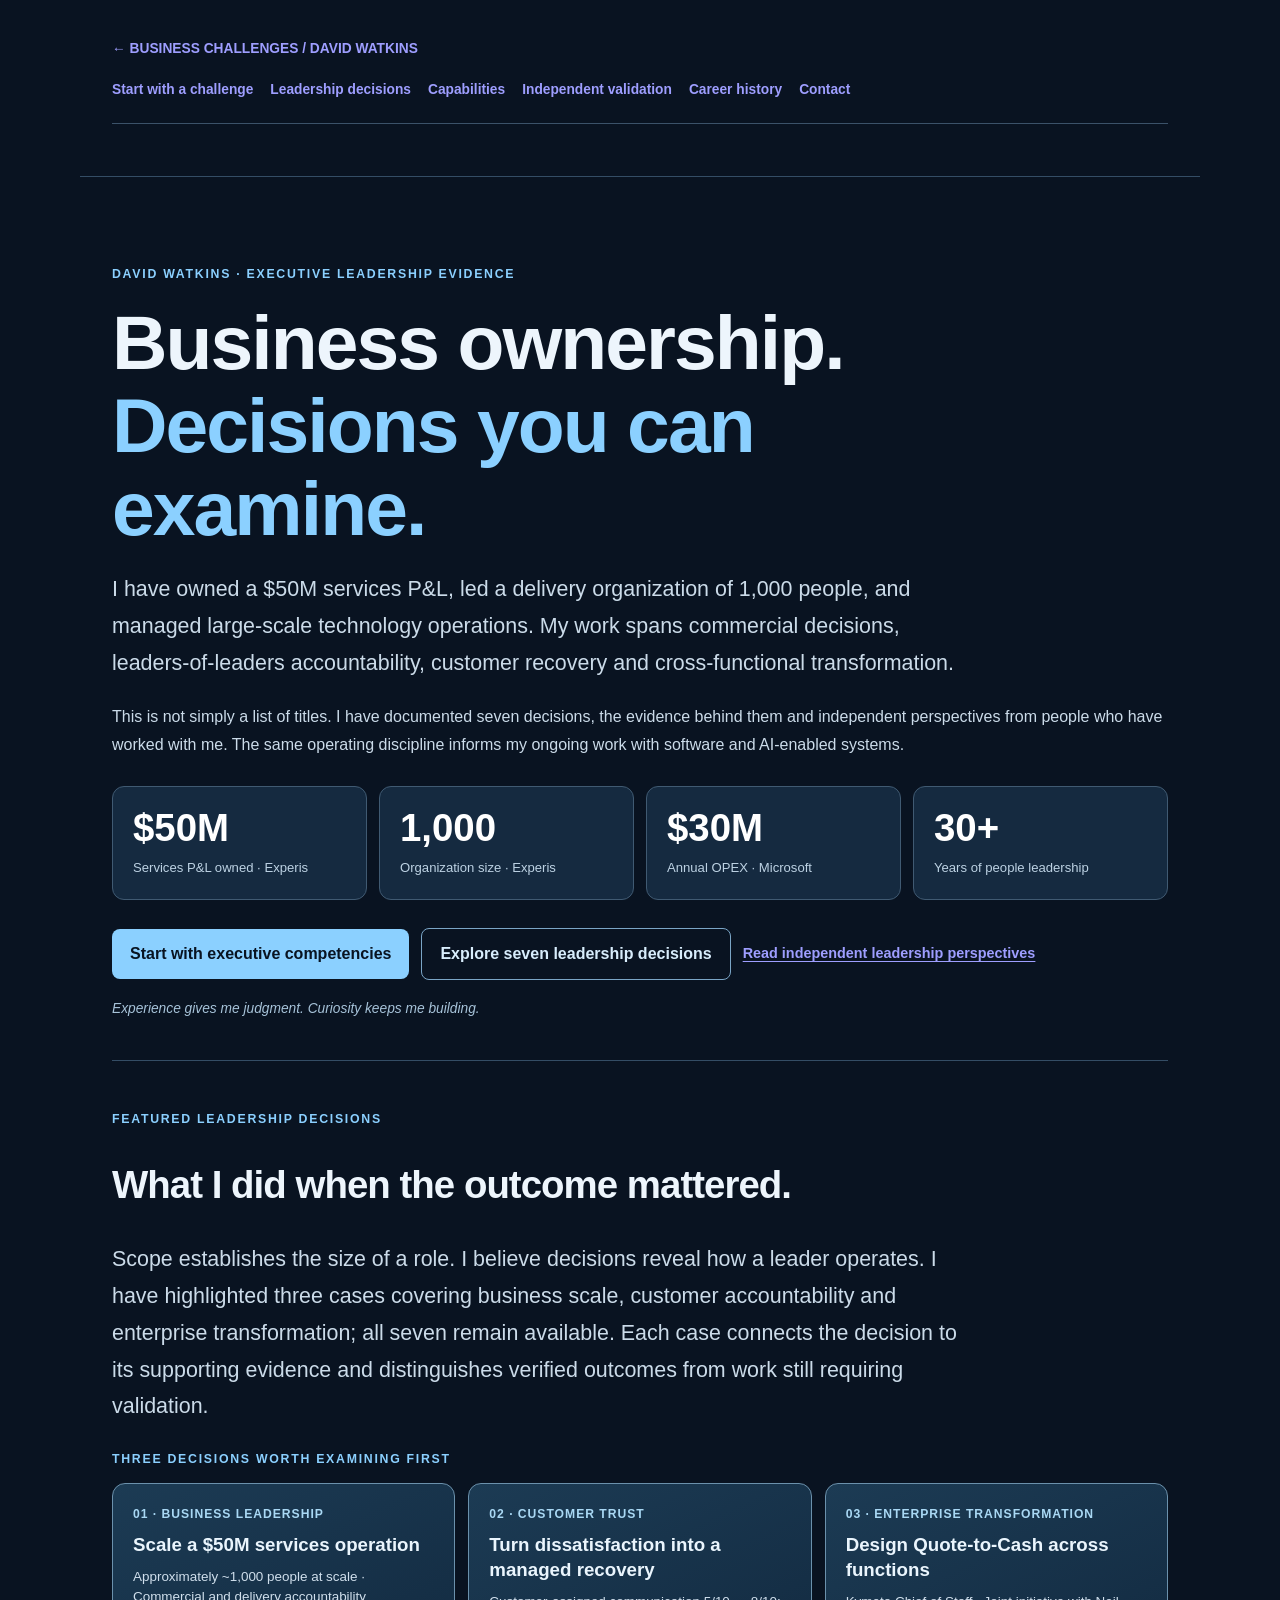
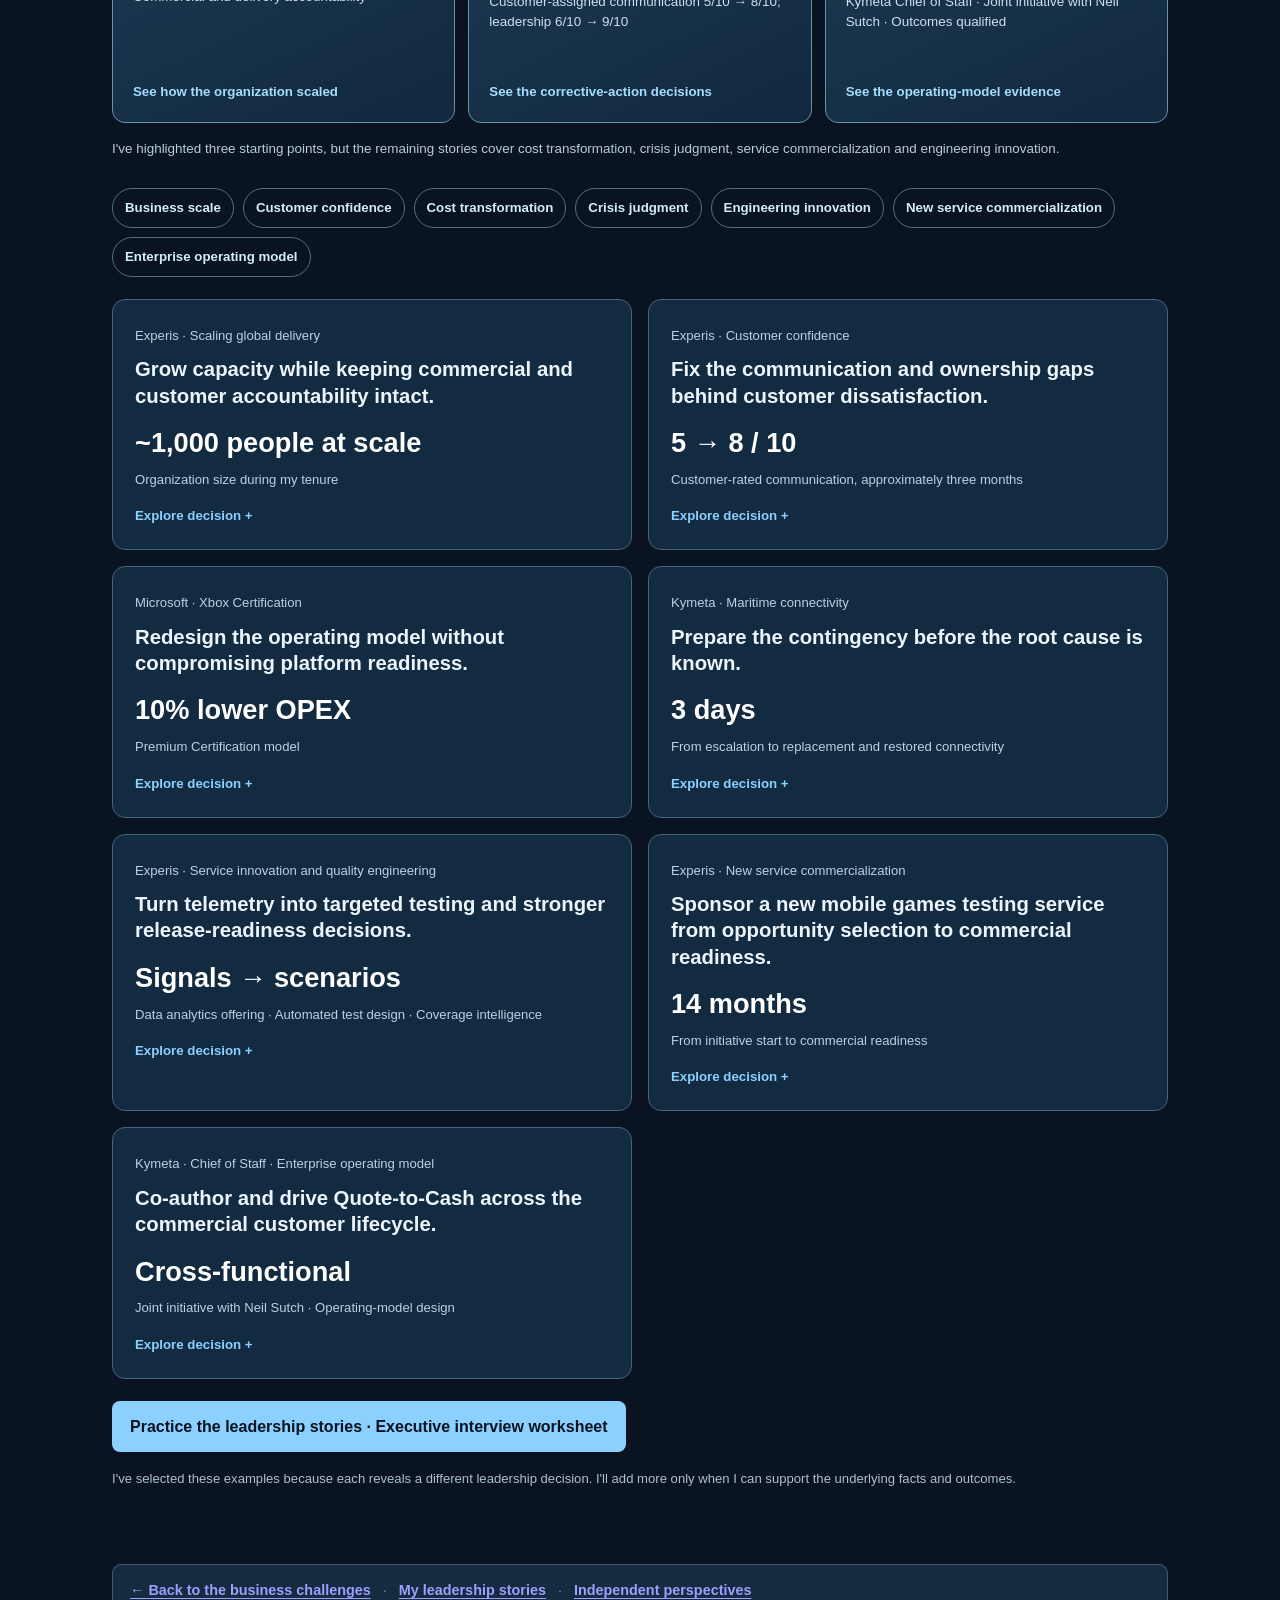
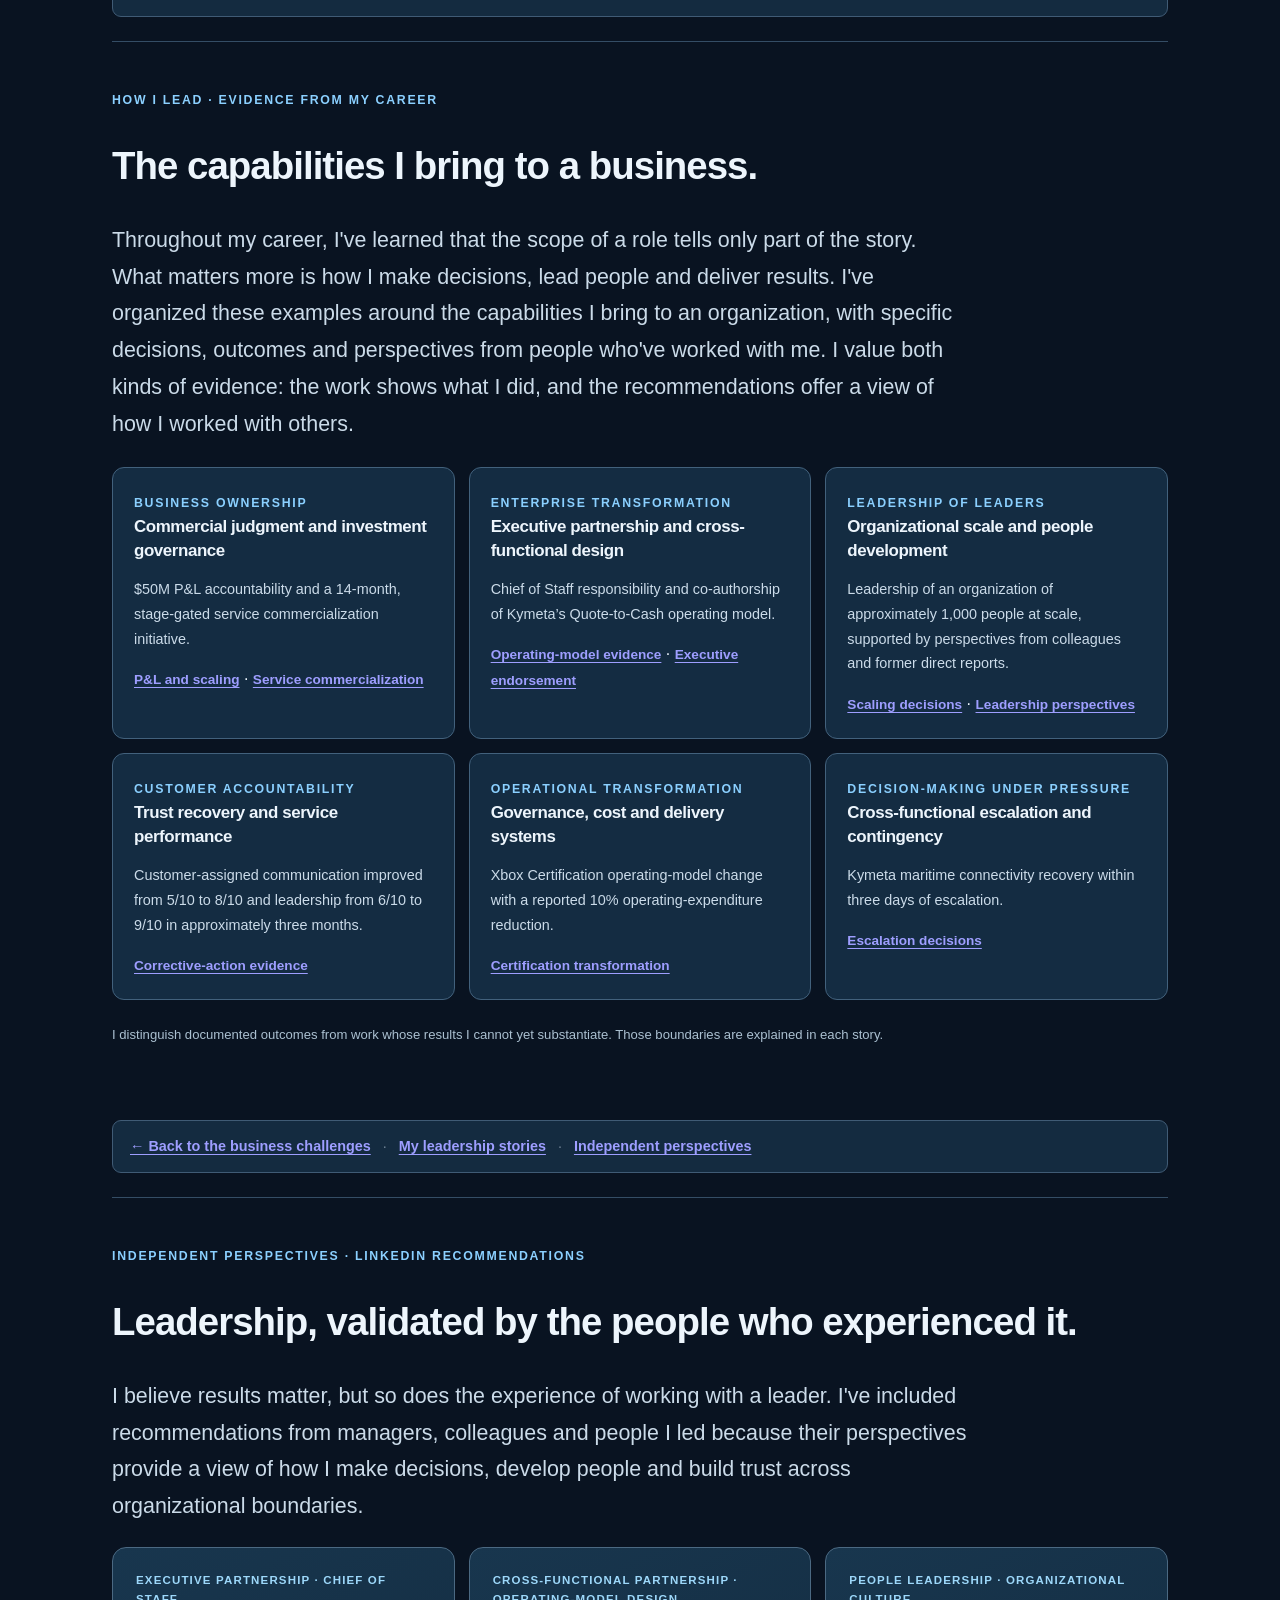
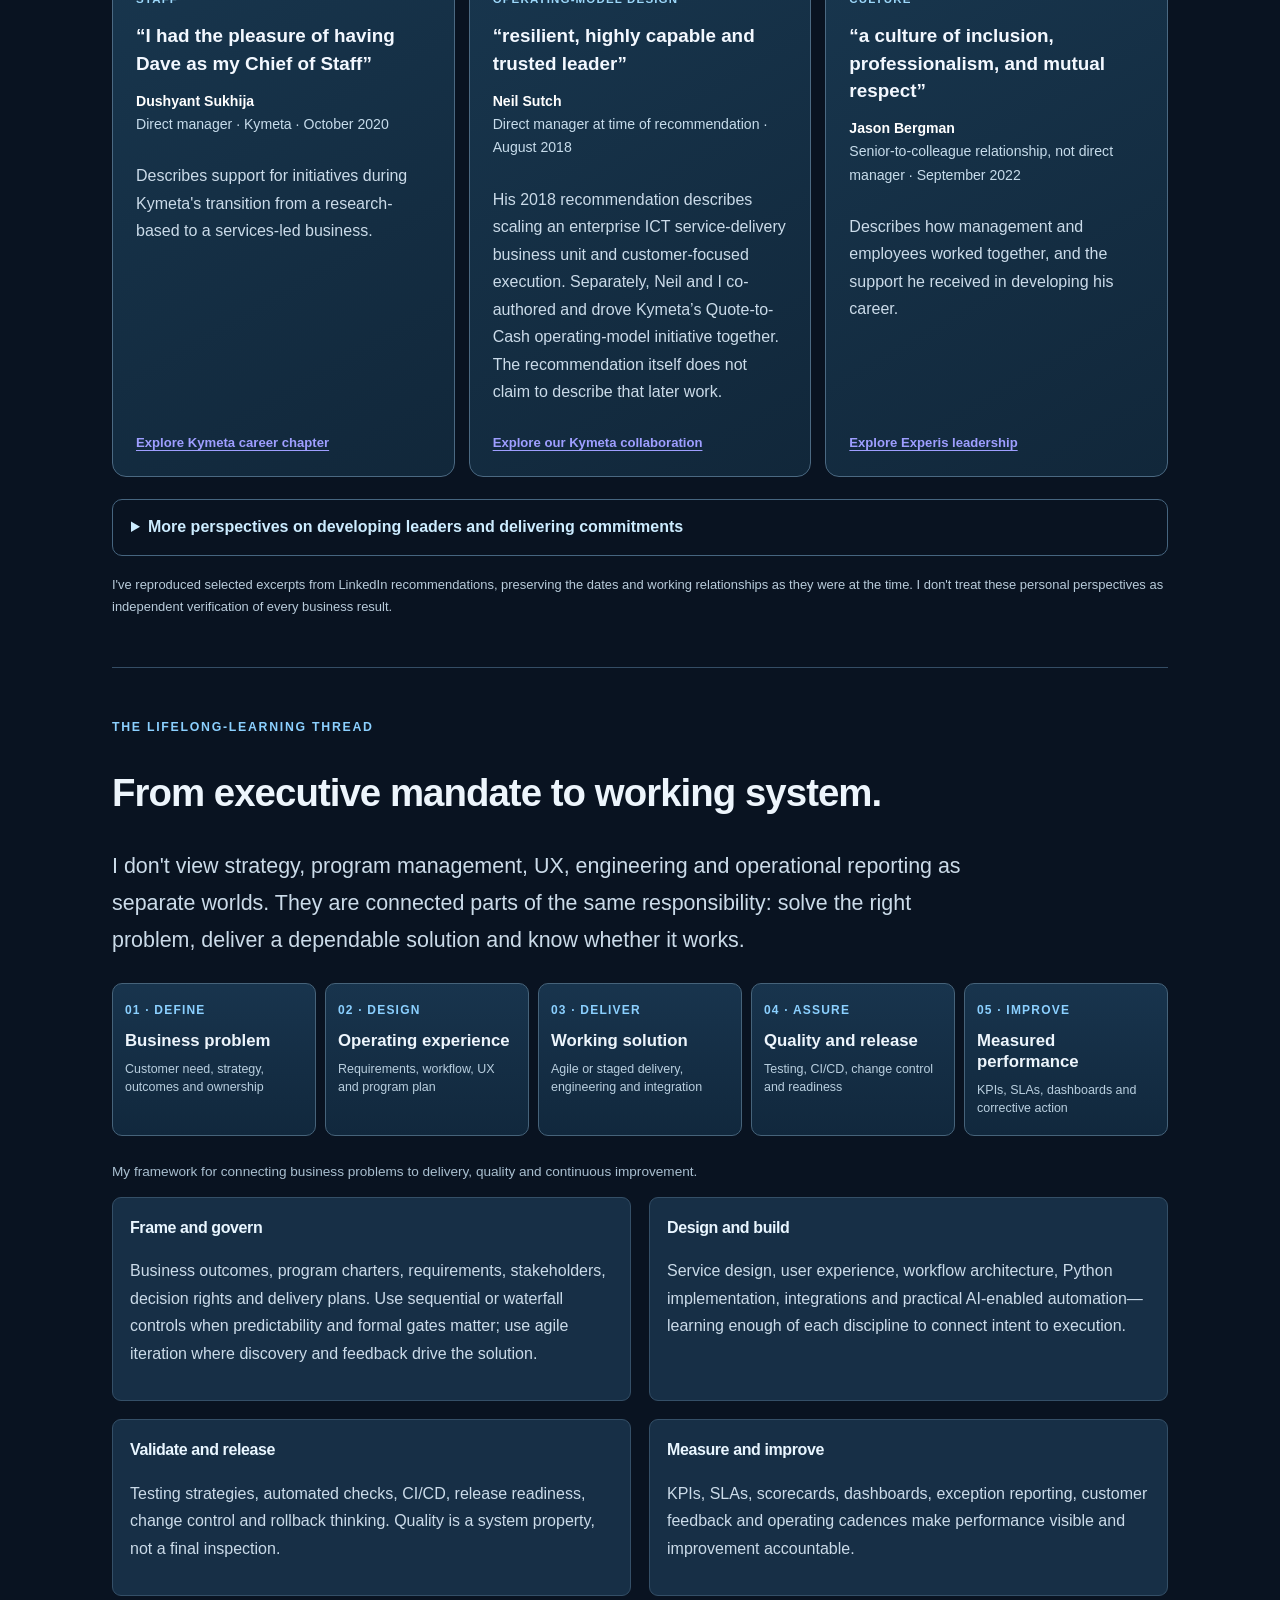
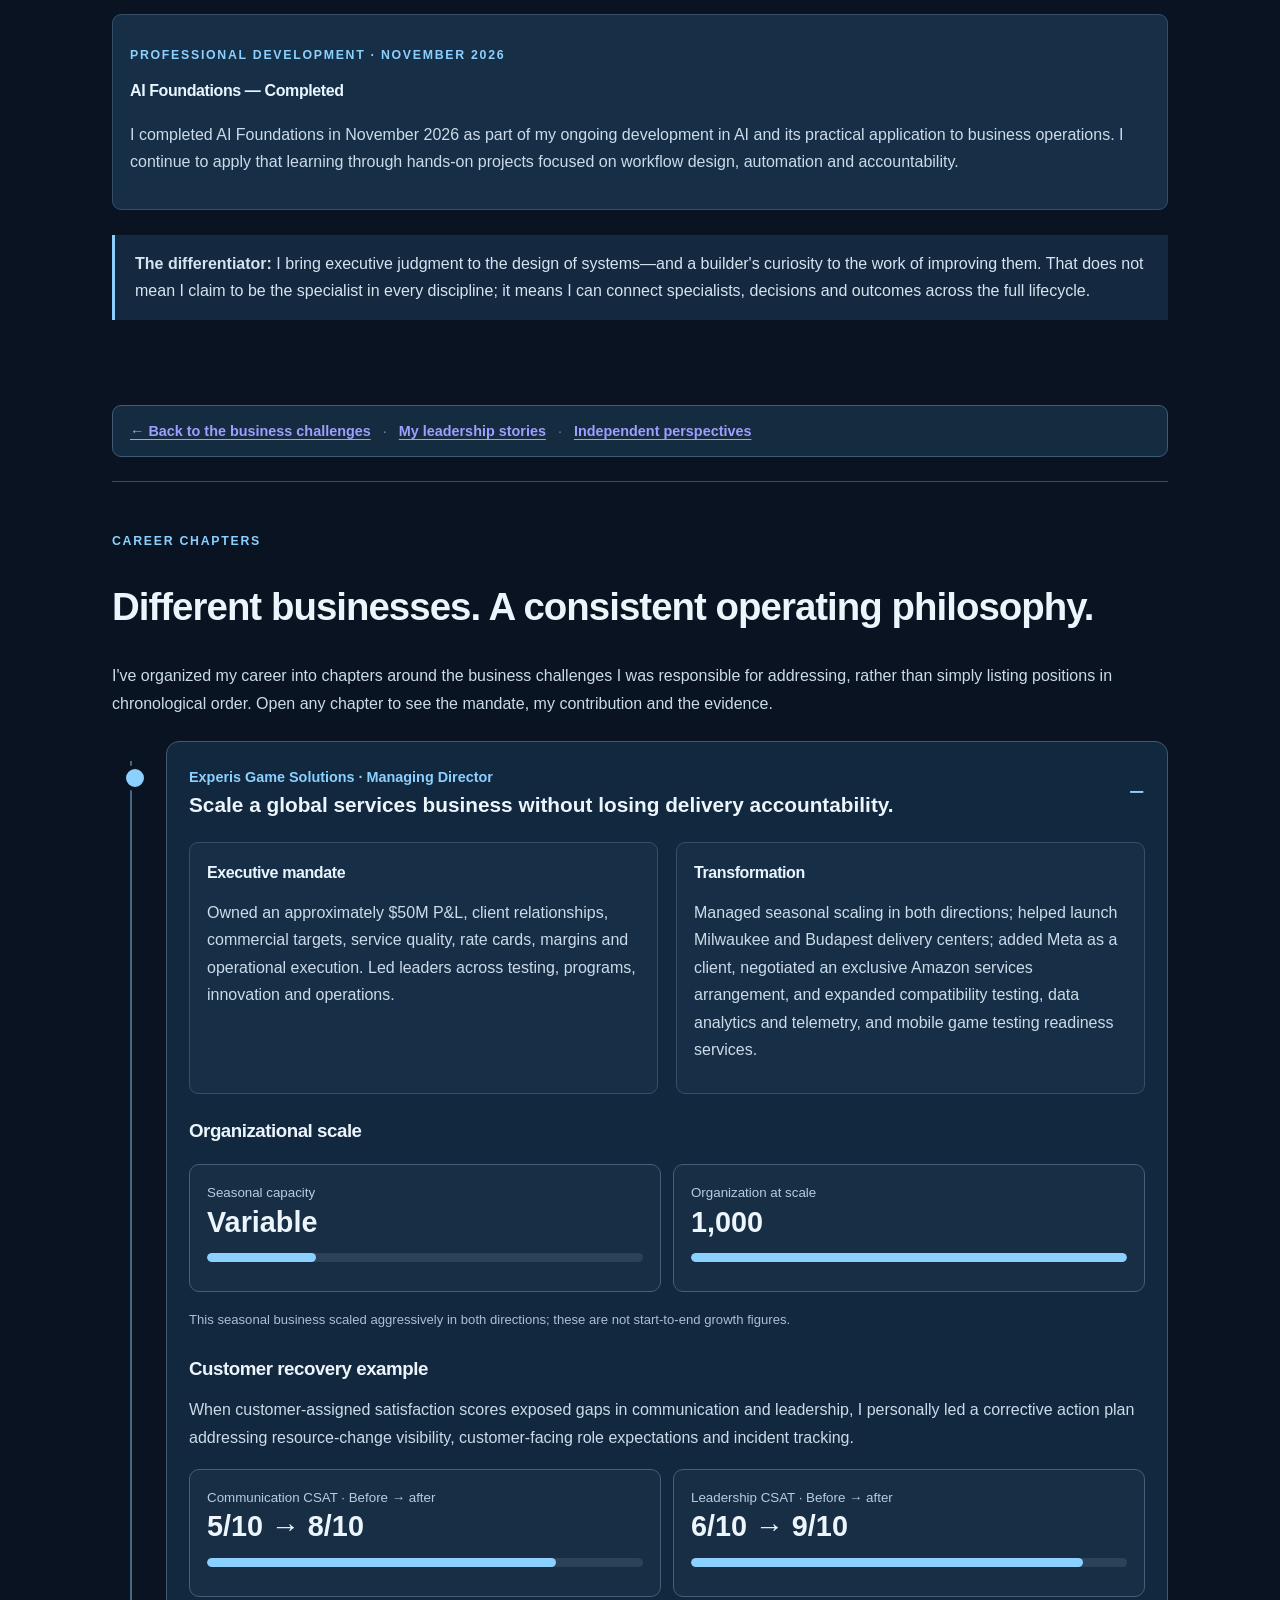
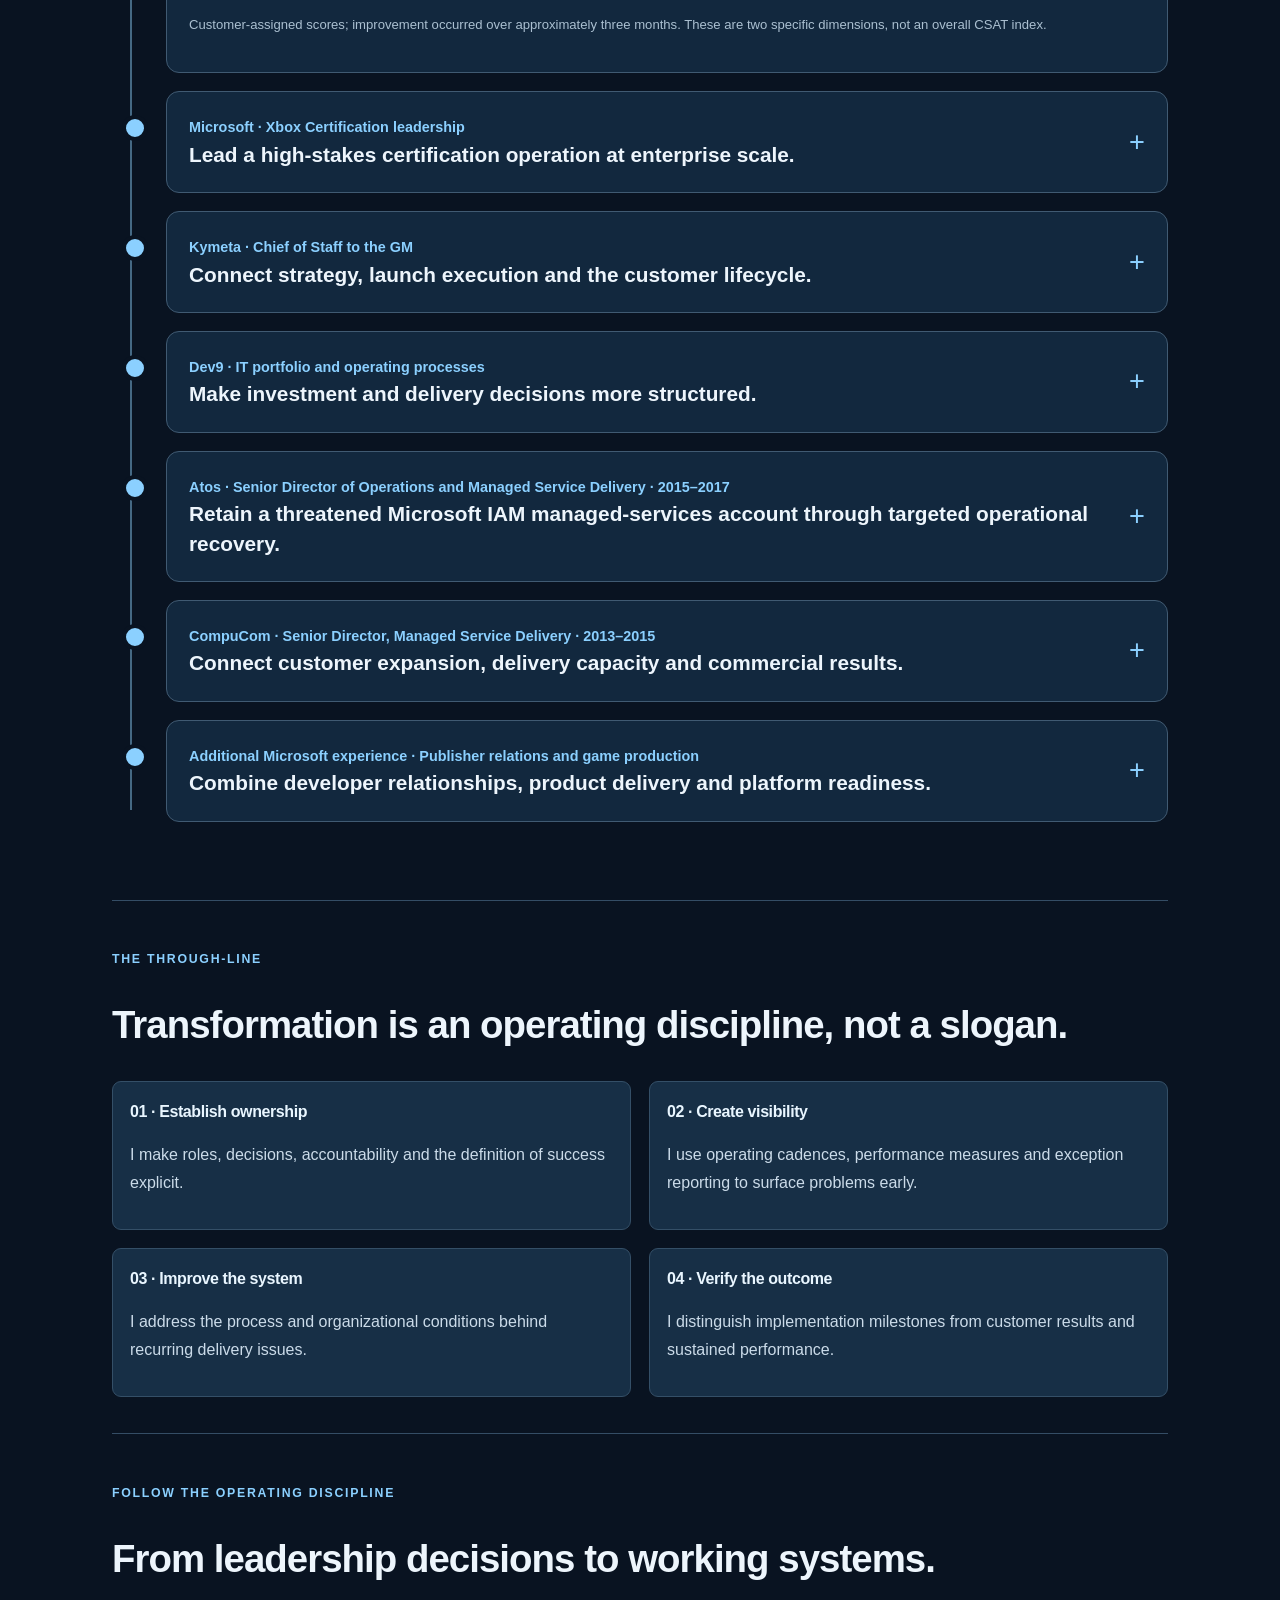
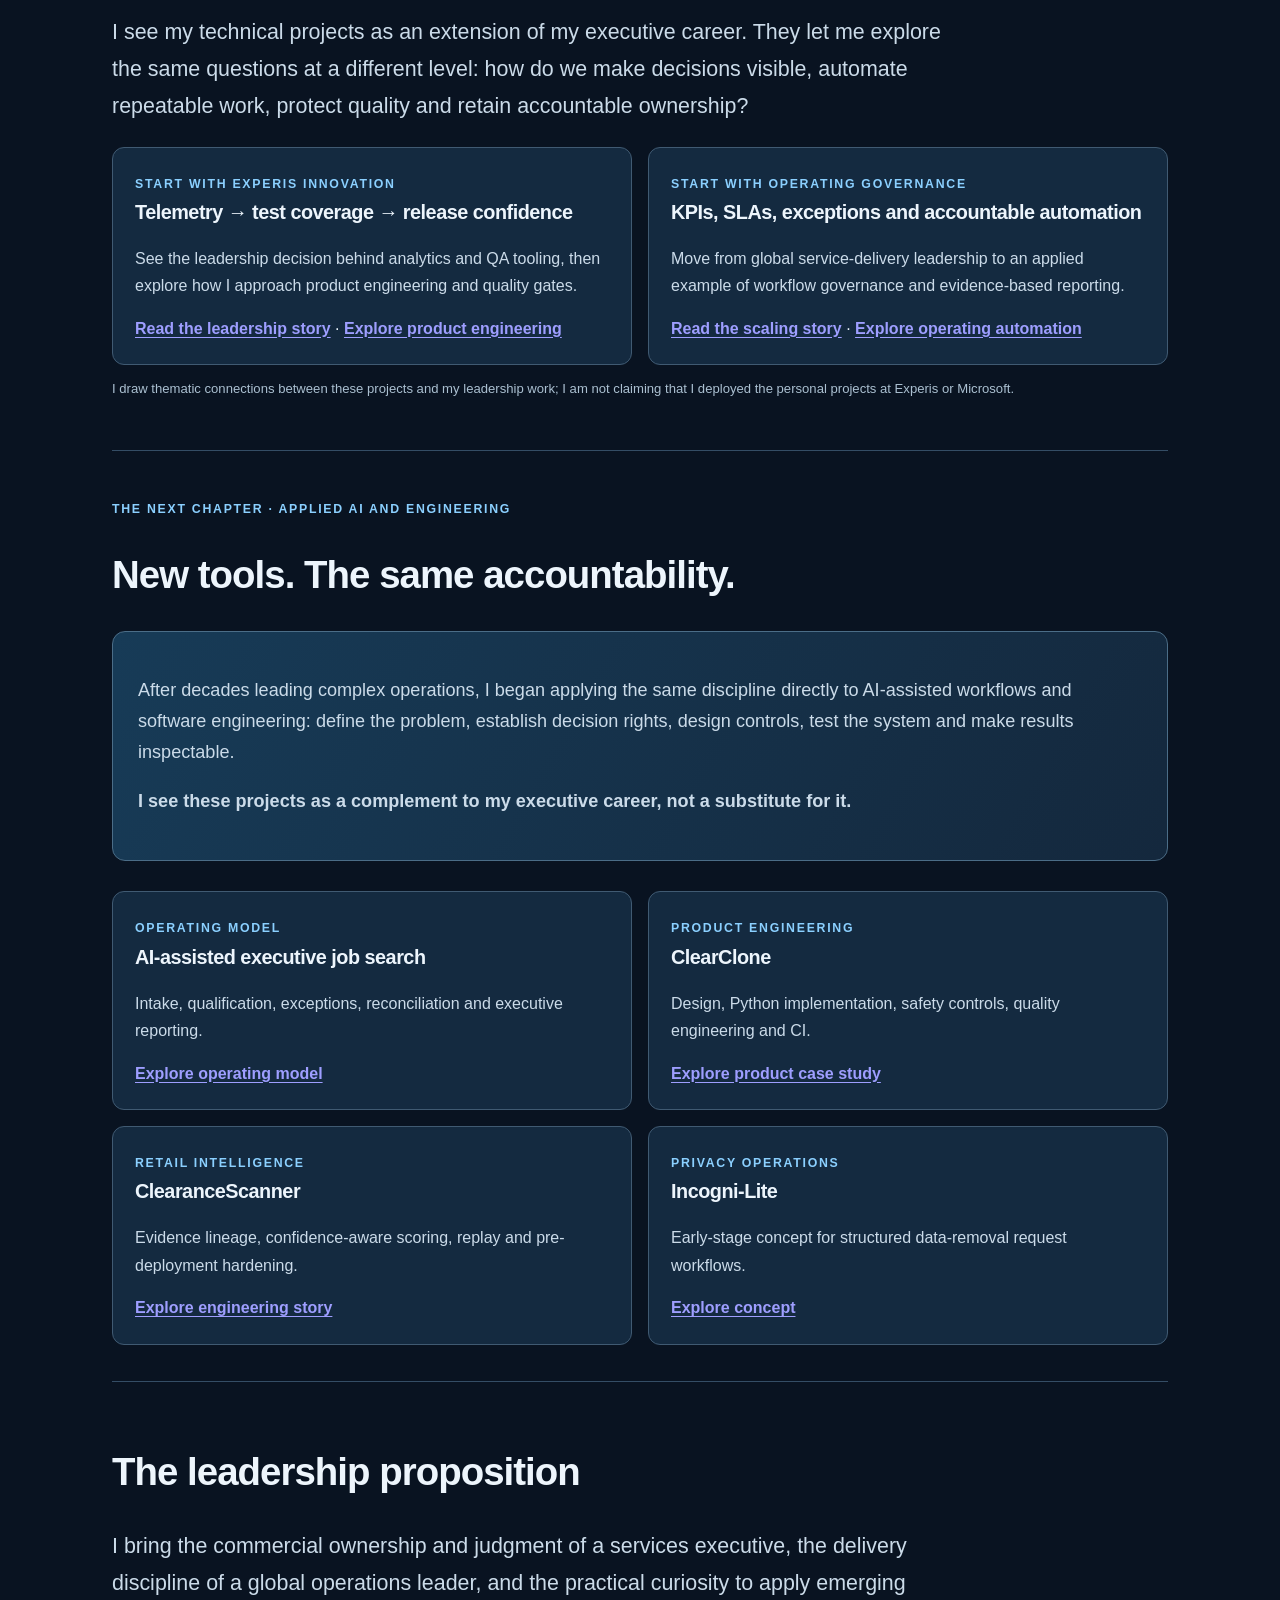
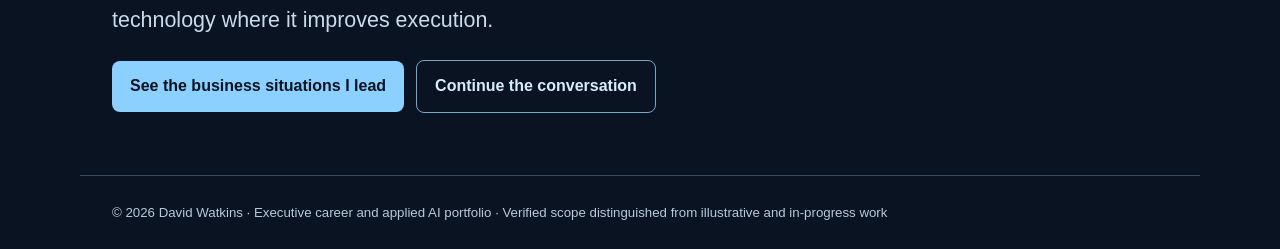
==== commit 910f6c2c: "Remove remaining internal editorial notes from leadership stories" ====
--- a/career.html
+++ b/career.html
@@ -13,10 +13,10 @@
 .competency-grid{display:grid;grid-template-columns:repeat(3,minmax(0,1fr));gap:14px;margin:24px 0}.competency-card{padding:21px;background:#142c42;border:1px solid #42617c;border-radius:12px}.competency-card h3{font-size:1.06rem;line-height:1.4}.competency-card p{font-size:.9rem}.competency-card a{font-size:.85rem;font-weight:800}@media(max-width:800px){.competency-grid{grid-template-columns:1fr}}
 .career-hero-actions{display:flex;align-items:center;flex-wrap:wrap;gap:12px;margin-top:20px}.career-hero-actions .career-quiet{background:transparent;border:1px solid #7aa5c6;color:#d8edfc}.career-proof-link{font-weight:800;font-size:.9rem}.career-tagline{font-size:.86rem;color:#a7c3d9;font-style:italic;margin-top:17px}@media(max-width:580px){.career-hero-actions{align-items:stretch;flex-direction:column}.career-hero-actions .button{text-align:center}}.decision-shortlist{margin:24px 0 28px}.decision-shortlist-grid{display:grid;grid-template-columns:repeat(3,minmax(0,1fr));gap:13px;margin:13px 0}.decision-shortlist-grid a{display:flex;flex-direction:column;gap:9px;padding:20px;border:1px solid #6b91ac;border-radius:13px;background:linear-gradient(155deg,#1c3b54,#11283e);text-decoration:none;color:#eaf5fd;min-height:240px}.decision-shortlist-grid a:hover,.decision-shortlist-grid a:focus-visible{border-color:#a9ddff;background:#234761;outline-offset:3px}.decision-shortlist-grid span{font-size:.76rem;letter-spacing:.08em;text-transform:uppercase;color:#a9d8f4;font-weight:800}.decision-shortlist-grid strong{font-size:1.17rem;line-height:1.32}.decision-shortlist-grid small{font-size:.84rem;line-height:1.5;color:#d0dfec}.decision-shortlist-grid b{margin-top:auto;color:#a5ddff;font-size:.83rem}.decision-shortlist-note{font-size:.84rem;color:#b7cddd}@media(max-width:800px){.decision-shortlist-grid{grid-template-columns:1fr}.decision-shortlist-grid a{min-height:0}}@media(prefers-reduced-motion:reduce){.decision-shortlist-grid a{transition:none}}.portfolio-return{display:flex;gap:12px;flex-wrap:wrap;align-items:center;margin:24px 0;padding:13px 17px;border:1px solid #405b75;border-radius:9px;background:#142b40;font-size:.9rem}.portfolio-return a{font-weight:700}.portfolio-return span{opacity:.5}@media(max-width:600px){.portfolio-return{gap:8px}.portfolio-return span{display:none}} </style></head><body><header><nav class="portfolio-nav" aria-label="Primary navigation"><a href="index.html#challenges">← BUSINESS CHALLENGES / DAVID WATKINS</a><span class="nav-links"><a href="index.html#challenges">Start with a challenge</a><a href="#stories">Leadership decisions</a><a href="#competencies">Capabilities</a><a href="#validation">Independent validation</a><a href="#career">Career history</a><a href="index.html#connect">Contact</a></span></nav></header><main><section class="hero"><p class="eyebrow">David Watkins · Executive leadership evidence</p><h1>Business ownership.<br><span style="color:#8bd0ff">Decisions you can examine.</span></h1><p class="lede">I have owned a $50M services P&amp;L, led a delivery organization of 1,000 people, and managed large-scale technology operations. My work spans commercial decisions, leaders-of-leaders accountability, customer recovery and cross-functional transformation.</p><p>This is not simply a list of titles. I have documented seven decisions, the evidence behind them and independent perspectives from people who have worked with me. The same operating discipline informs my ongoing work with software and AI-enabled systems.</p><div class="stats" aria-label="Executive scope"><div class="stat"><strong>$50M</strong><span>Services P&amp;L owned · Experis</span></div><div class="stat"><strong>1,000</strong><span>Organization size · Experis</span></div><div class="stat"><strong>$30M</strong><span>Annual OPEX · Microsoft</span></div><div class="stat"><strong>30+</strong><span>Years of people leadership</span></div></div><div class="career-hero-actions"><a class="button" href="#competencies">Start with executive competencies</a><a class="button career-quiet" href="#stories">Explore seven leadership decisions</a><a class="career-proof-link" href="#validation">Read independent leadership perspectives</a></div><p class="career-tagline">Experience gives me judgment. Curiosity keeps me building.</p></section>
 <section class="section" id="stories"><p class="eyebrow">Featured leadership decisions</p><h2>What I did when the outcome mattered.</h2><p class="lede">Scope establishes the size of a role. I believe decisions reveal how a leader operates. I have highlighted three cases covering business scale, customer accountability and enterprise transformation; all seven remain available. Each case connects the decision to its supporting evidence and distinguishes verified outcomes from work still requiring validation.</p><div class="decision-shortlist" aria-label="Recommended starting points"><p class="eyebrow">Three decisions worth examining first</p><div class="decision-shortlist-grid"><a href="#story-scale"><span>01 · Business leadership</span><strong>Scale a $50M services operation</strong><small>Approximately ~1,000 people at scale · Commercial and delivery accountability</small><b>See how the organization scaled</b></a><a href="#story-recovery"><span>02 · Customer trust</span><strong>Turn dissatisfaction into a managed recovery</strong><small>Customer-assigned communication 5/10 → 8/10; leadership 6/10 → 9/10</small><b>See the corrective-action decisions</b></a><a href="#story-quote-to-cash"><span>03 · Enterprise transformation</span><strong>Design Quote-to-Cash across functions</strong><small>Kymeta Chief of Staff · Joint initiative with Neil Sutch · Outcomes qualified</small><b>See the operating-model evidence</b></a></div><p class="decision-shortlist-note">I've highlighted three starting points, but the remaining stories cover cost transformation, crisis judgment, service commercialization and engineering innovation.</p></div><nav class="story-guide" aria-label="Browse leadership decisions"><a href="#story-scale">Business scale</a><a href="#story-recovery">Customer confidence</a><a href="#story-certification">Cost transformation</a><a href="#story-maritime">Crisis judgment</a><a href="#story-telemetry">Engineering innovation</a><a href="#story-mobile">New service commercialization</a><a href="#story-quote-to-cash">Enterprise operating model</a></nav><div class="story-grid">
-<details class="story" id="story-scale"><summary><span class="story-tag">Experis · Scaling global delivery</span><span class="story-title">Grow capacity while keeping commercial and customer accountability intact.</span><span class="story-metric">~1,000 people at scale</span><span class="story-tag">Organization size during my tenure</span></summary><div class="story-body"><div class="evidence-explorer" data-evidence-explorer><div class="evidence-top"><span class="evidence-heading">Explore the leadership evidence</span><div class="evidence-switch" role="group" aria-label="Story framework"><button type="button" data-framework="STAR" aria-pressed="true">STAR</button><button type="button" data-framework="CARL" aria-pressed="false">CARL</button></div></div><div class="evidence-stages" role="group" aria-label="Framework stages"></div><div class="evidence-detail" aria-live="polite"></div><p class="evidence-caption">Select a stage to see the evidence and jump to its place in the story.</p></div><h4>Situation</h4><p>A volatile, seasonal multi-client technology-services organization needed to scale capacity in both directions without losing control of service quality, workforce commitments and financial performance.</p><h4>My responsibility</h4><p>As Managing Director, I owned the approximately $50M P&amp;L, customer relationships, margins, delivery quality and the leadership organization.</p><h4>Decisions and actions</h4><p>I led through eight senior leaders, used biweekly workforce forecasts and monthly and quarterly business reviews, and oversaw expansion of delivery capacity, including Milwaukee and Budapest centers.</p><div class="decision-flow" aria-label="Scale leadership operating loop"><div class="decision-step"><small>01 · Anticipate</small><strong>Forecast capacity</strong><span>Biweekly workforce planning against client demand</span></div><div class="decision-step"><small>02 · Align</small><strong>Lead through leaders</strong><span>Eight senior leaders and recurring operating reviews</span></div><div class="decision-step"><small>03 · Expand</small><strong>Launch new centers</strong><span>Milwaukee and Budapest integrated into delivery governance</span></div></div><h4>Supported result</h4><p>Beyond capacity management, I added Meta as a client, negotiated an exclusive services arrangement with Amazon, and expanded our offerings in compatibility testing, data analytics and telemetry, and mobile game testing readiness.</p><p>The organization grew to approximately 1,000 at scale, with seasonal fluctuations, and both new delivery centers launched.</p><p class="story-note">Headcount varied substantially with seasonal client demand; the scale figure is not a claim of linear growth.</p><aside class="validation-strip"><strong>Independent leadership perspective · Jason Bergman</strong><p>“a culture of inclusion, professionalism, and mutual respect”</p><a href="#validation-jason">View attribution and context</a></aside><details class="format-map"><summary>View STAR / CARL story mapping</summary><div class="format-columns"><section aria-label="STAR format"><h5>STAR · Interview evidence</h5><p><b>S · Situation</b> A seasonal multi-client services organization needed flexible capacity while protecting delivery quality and commercial control.</p><p><b>T · Task</b> Own the $50M P&L, customer commitments, margins and the delivery leadership structure.</p><p><b>A · Action</b> Led eight senior leaders; introduced workforce forecasting and business reviews; supported Milwaukee and Budapest delivery-center launches.</p><p><b>R · Result</b> Organization size increased from seasonally varying capacity up to approximately 1,000 during the tenure; two centers launched.</p></section><section aria-label="CARL format"><h5>CARL · Reflection and judgment</h5><p><b>C · Context</b> A volatile services organization needed to scale delivery in both directions without losing commercial and customer accountability.</p><p><b>A · Action</b> Led eight senior leaders; introduced workforce forecasting and business reviews; supported Milwaukee and Budapest delivery-center launches.</p><p><b>R · Result</b> Organization size increased from seasonally varying capacity up to approximately 1,000 during the tenure; two centers launched.</p><p><b>L · Learning</b> Leadership principle: scale through accountable leaders, forward capacity planning and repeatable governance. This is a synthesis, not a measured learning outcome.</p></section><details class="interview-version"><summary>60-second interview version · spoken narrative</summary><p>At Experis, I was responsible for a services organization that grew with seasonal capacity reaching approximately 1,000 people during my tenure, with about $50 million in P&amp;L accountability. The challenge was to scale capacity in both directions without losing control of delivery quality, customer commitments or margins. I led through eight senior leaders, introduced a disciplined cadence of workforce forecasting and business reviews, and helped launch delivery centers in Milwaukee and Budapest. That gave us a more repeatable way to plan capacity, surface risks and make decisions across the portfolio. The organization reached approximately 1,000 people and both centers launched. The leadership lesson for me is that scaling is not simply adding headcount. You need clear accountability, forward visibility and an operating rhythm that works through your leaders.</p></details></div></details></div></details>
-<details class="story" id="story-recovery"><summary><span class="story-tag">Experis · Customer confidence</span><span class="story-title">Fix the communication and ownership gaps behind customer dissatisfaction.</span><span class="story-metric">5 → 8 / 10</span><span class="story-tag">Customer-rated communication, approximately three months</span></summary><div class="story-body"><div class="evidence-explorer" data-evidence-explorer><div class="evidence-top"><span class="evidence-heading">Explore the leadership evidence</span><div class="evidence-switch" role="group" aria-label="Story framework"><button type="button" data-framework="STAR" aria-pressed="true">STAR</button><button type="button" data-framework="CARL" aria-pressed="false">CARL</button></div></div><div class="evidence-stages" role="group" aria-label="Framework stages"></div><div class="evidence-detail" aria-live="polite"></div><p class="evidence-caption">Select a stage to see the evidence and jump to its place in the story.</p></div><h4>Situation</h4><p>Delivery KPIs were largely being met, but a customer was dissatisfied with unannounced resource moves and unclear expectations for customer-facing roles.</p><h4>My responsibility</h4><p>I personally led the corrective action plan and owned executive customer engagement and the delivery response.</p><h4>Decisions and actions</h4><p>I required advance client discussion of proposed resource changes, clarified role expectations, and strengthened incident tracking, reporting and follow-through.</p><div class="decision-flow" aria-label="Customer recovery decision path"><div class="decision-step"><small>Gap</small><strong>Unannounced changes</strong><span>Delivery metrics alone missed customer concerns</span></div><div class="decision-step"><small>Intervention</small><strong>Advance alignment</strong><span>Discuss resource moves and clarify expectations</span></div><div class="decision-step"><small>Control</small><strong>Track and report</strong><span>Incident ownership, commitments and follow-through</span></div></div><h4>Supported result</h4><p>Over approximately three months, customer-assigned communication ratings improved from 5/10 to 8/10 and leadership ratings from 6/10 to 9/10.</p><p class="story-note">These are two customer-assigned satisfaction dimensions, not an overall CSAT or calculated NPS score. An earlier draft contains different figures and is not used here.</p><details class="format-map"><summary>View STAR / CARL story mapping</summary><div class="format-columns"><section aria-label="STAR format"><h5>STAR · Interview evidence</h5><p><b>S · Situation</b> Delivery KPIs were largely met, but a customer objected to unannounced staffing changes and unclear client-facing roles.</p><p><b>T · Task</b> Lead the corrective action plan and restore confidence in executive customer engagement.</p><p><b>A · Action</b> Required advance discussions of resource moves, clarified roles and improved incident tracking and follow-through.</p><p><b>R · Result</b> Customer-rated communication rose 5/10→8/10 and leadership 6/10→9/10 over approximately three months.</p></section><section aria-label="CARL format"><h5>CARL · Reflection and judgment</h5><p><b>C · Context</b> A customer experienced a gap between reported delivery performance and its actual service experience.</p><p><b>A · Action</b> Required advance discussions of resource moves, clarified roles and improved incident tracking and follow-through.</p><p><b>R · Result</b> Customer-rated communication rose 5/10→8/10 and leadership 6/10→9/10 over approximately three months.</p><p><b>L · Learning</b> Leadership principle: operational KPIs need customer-experience signals and explicit change ownership; this is an interpretation of the case.</p></section><details class="interview-version"><summary>60-second interview version · spoken narrative</summary><p>At Experis, we had a customer whose delivery KPIs were largely on target, but they were dissatisfied with how we were managing the relationship. We were moving resources without enough advance discussion, and expectations for customer-facing roles were unclear. I personally led the corrective action plan. We established advance customer conversations around proposed resource changes, clarified roles and tightened incident tracking and reporting. Over about three months, the customer's own communication rating improved from five to eight out of ten, and its leadership rating improved from six to nine. The important point was that meeting delivery metrics did not mean we were meeting the customer's expectations. We had to address the operating behavior behind the scores, not just report the numbers.</p></details></div></details></div></details>
+<details class="story" id="story-scale"><summary><span class="story-tag">Experis · Scaling global delivery</span><span class="story-title">Grow capacity while keeping commercial and customer accountability intact.</span><span class="story-metric">~1,000 people at scale</span><span class="story-tag">Organization size during my tenure</span></summary><div class="story-body"><div class="evidence-explorer" data-evidence-explorer><div class="evidence-top"><span class="evidence-heading">Explore the leadership evidence</span><div class="evidence-switch" role="group" aria-label="Story framework"><button type="button" data-framework="STAR" aria-pressed="true">STAR</button><button type="button" data-framework="CARL" aria-pressed="false">CARL</button></div></div><div class="evidence-stages" role="group" aria-label="Framework stages"></div><div class="evidence-detail" aria-live="polite"></div><p class="evidence-caption">Select a stage to see the evidence and jump to its place in the story.</p></div><h4>Situation</h4><p>A volatile, seasonal multi-client technology-services organization needed to scale capacity in both directions without losing control of service quality, workforce commitments and financial performance.</p><h4>My responsibility</h4><p>As Managing Director, I owned the approximately $50M P&amp;L, customer relationships, margins, delivery quality and the leadership organization.</p><h4>Decisions and actions</h4><p>I led through eight senior leaders, used biweekly workforce forecasts and monthly and quarterly business reviews, and oversaw expansion of delivery capacity, including Milwaukee and Budapest centers.</p><div class="decision-flow" aria-label="Scale leadership operating loop"><div class="decision-step"><small>01 · Anticipate</small><strong>Forecast capacity</strong><span>Biweekly workforce planning against client demand</span></div><div class="decision-step"><small>02 · Align</small><strong>Lead through leaders</strong><span>Eight senior leaders and recurring operating reviews</span></div><div class="decision-step"><small>03 · Expand</small><strong>Launch new centers</strong><span>Milwaukee and Budapest integrated into delivery governance</span></div></div><h4>Supported result</h4><p>Beyond capacity management, I added Meta as a client, negotiated an exclusive services arrangement with Amazon, and expanded our offerings in compatibility testing, data analytics and telemetry, and mobile game testing readiness.</p><p>The organization grew to approximately 1,000 at scale, with seasonal fluctuations, and both new delivery centers launched.</p><p class="story-note">Our delivery capacity rose and fell substantially with seasonal client demand.</p><aside class="validation-strip"><strong>Independent leadership perspective · Jason Bergman</strong><p>“a culture of inclusion, professionalism, and mutual respect”</p><a href="#validation-jason">View attribution and context</a></aside><details class="format-map"><summary>View STAR / CARL story mapping</summary><div class="format-columns"><section aria-label="STAR format"><h5>STAR · Interview evidence</h5><p><b>S · Situation</b> A seasonal multi-client services organization needed flexible capacity while protecting delivery quality and commercial control.</p><p><b>T · Task</b> Own the $50M P&L, customer commitments, margins and the delivery leadership structure.</p><p><b>A · Action</b> Led eight senior leaders; introduced workforce forecasting and business reviews; supported Milwaukee and Budapest delivery-center launches.</p><p><b>R · Result</b> Organization size increased from seasonally varying capacity up to approximately 1,000 during the tenure; two centers launched.</p></section><section aria-label="CARL format"><h5>CARL · Reflection and judgment</h5><p><b>C · Context</b> A volatile services organization needed to scale delivery in both directions without losing commercial and customer accountability.</p><p><b>A · Action</b> Led eight senior leaders; introduced workforce forecasting and business reviews; supported Milwaukee and Budapest delivery-center launches.</p><p><b>R · Result</b> Organization size increased from seasonally varying capacity up to approximately 1,000 during the tenure; two centers launched.</p><p><b>L · Learning</b> Leadership principle: scale through accountable leaders, forward capacity planning and repeatable governance. This is a synthesis, not a measured learning outcome.</p></section><details class="interview-version"><summary>60-second interview version · spoken narrative</summary><p>At Experis, I was responsible for a services organization that grew with seasonal capacity reaching approximately 1,000 people during my tenure, with about $50 million in P&amp;L accountability. The challenge was to scale capacity in both directions without losing control of delivery quality, customer commitments or margins. I led through eight senior leaders, introduced a disciplined cadence of workforce forecasting and business reviews, and helped launch delivery centers in Milwaukee and Budapest. That gave us a more repeatable way to plan capacity, surface risks and make decisions across the portfolio. The organization reached approximately 1,000 people and both centers launched. The leadership lesson for me is that scaling is not simply adding headcount. You need clear accountability, forward visibility and an operating rhythm that works through your leaders.</p></details></div></details></div></details>
+<details class="story" id="story-recovery"><summary><span class="story-tag">Experis · Customer confidence</span><span class="story-title">Fix the communication and ownership gaps behind customer dissatisfaction.</span><span class="story-metric">5 → 8 / 10</span><span class="story-tag">Customer-rated communication, approximately three months</span></summary><div class="story-body"><div class="evidence-explorer" data-evidence-explorer><div class="evidence-top"><span class="evidence-heading">Explore the leadership evidence</span><div class="evidence-switch" role="group" aria-label="Story framework"><button type="button" data-framework="STAR" aria-pressed="true">STAR</button><button type="button" data-framework="CARL" aria-pressed="false">CARL</button></div></div><div class="evidence-stages" role="group" aria-label="Framework stages"></div><div class="evidence-detail" aria-live="polite"></div><p class="evidence-caption">Select a stage to see the evidence and jump to its place in the story.</p></div><h4>Situation</h4><p>Delivery KPIs were largely being met, but a customer was dissatisfied with unannounced resource moves and unclear expectations for customer-facing roles.</p><h4>My responsibility</h4><p>I personally led the corrective action plan and owned executive customer engagement and the delivery response.</p><h4>Decisions and actions</h4><p>I required advance client discussion of proposed resource changes, clarified role expectations, and strengthened incident tracking, reporting and follow-through.</p><div class="decision-flow" aria-label="Customer recovery decision path"><div class="decision-step"><small>Gap</small><strong>Unannounced changes</strong><span>Delivery metrics alone missed customer concerns</span></div><div class="decision-step"><small>Intervention</small><strong>Advance alignment</strong><span>Discuss resource moves and clarify expectations</span></div><div class="decision-step"><small>Control</small><strong>Track and report</strong><span>Incident ownership, commitments and follow-through</span></div></div><h4>Supported result</h4><p>Over approximately three months, customer-assigned communication ratings improved from 5/10 to 8/10 and leadership ratings from 6/10 to 9/10.</p><p class="story-note">These scores reflect the customer's ratings of communication and leadership.</p><details class="format-map"><summary>View STAR / CARL story mapping</summary><div class="format-columns"><section aria-label="STAR format"><h5>STAR · Interview evidence</h5><p><b>S · Situation</b> Delivery KPIs were largely met, but a customer objected to unannounced staffing changes and unclear client-facing roles.</p><p><b>T · Task</b> Lead the corrective action plan and restore confidence in executive customer engagement.</p><p><b>A · Action</b> Required advance discussions of resource moves, clarified roles and improved incident tracking and follow-through.</p><p><b>R · Result</b> Customer-rated communication rose 5/10→8/10 and leadership 6/10→9/10 over approximately three months.</p></section><section aria-label="CARL format"><h5>CARL · Reflection and judgment</h5><p><b>C · Context</b> A customer experienced a gap between reported delivery performance and its actual service experience.</p><p><b>A · Action</b> Required advance discussions of resource moves, clarified roles and improved incident tracking and follow-through.</p><p><b>R · Result</b> Customer-rated communication rose 5/10→8/10 and leadership 6/10→9/10 over approximately three months.</p><p><b>L · Learning</b> Leadership principle: operational KPIs need customer-experience signals and explicit change ownership; this is an interpretation of the case.</p></section><details class="interview-version"><summary>60-second interview version · spoken narrative</summary><p>At Experis, we had a customer whose delivery KPIs were largely on target, but they were dissatisfied with how we were managing the relationship. We were moving resources without enough advance discussion, and expectations for customer-facing roles were unclear. I personally led the corrective action plan. We established advance customer conversations around proposed resource changes, clarified roles and tightened incident tracking and reporting. Over about three months, the customer's own communication rating improved from five to eight out of ten, and its leadership rating improved from six to nine. The important point was that meeting delivery metrics did not mean we were meeting the customer's expectations. We had to address the operating behavior behind the scores, not just report the numbers.</p></details></div></details></div></details>
 <details class="story" id="story-certification"><summary><span class="story-tag">Microsoft · Xbox Certification</span><span class="story-title">Redesign the operating model without compromising platform readiness.</span><span class="story-metric">10% lower OPEX</span><span class="story-tag">Premium Certification model</span></summary><div class="story-body"><div class="evidence-explorer" data-evidence-explorer><div class="evidence-top"><span class="evidence-heading">Explore the leadership evidence</span><div class="evidence-switch" role="group" aria-label="Story framework"><button type="button" data-framework="STAR" aria-pressed="true">STAR</button><button type="button" data-framework="CARL" aria-pressed="false">CARL</button></div></div><div class="evidence-stages" role="group" aria-label="Framework stages"></div><div class="evidence-detail" aria-live="polite"></div><p class="evidence-caption">Select a stage to see the evidence and jump to its place in the story.</p></div><h4>Situation</h4><p>Xbox Certification supported more than 1,000 annual submissions, requiring coordination across publisher commitments, platform quality, release schedules, vendors and cost.</p><h4>My responsibility</h4><p>At Principal level, I led the function with approximately $30M in annual operating-budget responsibility.</p><h4>Decisions and actions</h4><p>I directed certification governance, vendor capacity, publisher escalation and performance frameworks, and introduced the Premium Certification operating model.</p><div class="decision-flow" aria-label="Certification transformation path"><div class="decision-step"><small>Operating pressure</small><strong>High-volume certification</strong><span>1,000+ annual submissions and publisher deadlines</span></div><div class="decision-step"><small>Model change</small><strong>Premium Certification</strong><span>Revised certification operating model and vendor governance</span></div><div class="decision-step"><small>Measured outcome</small><strong>10% lower OPEX</strong><span>Reduction documented in leadership story bank</span></div></div><h4>Supported result</h4><p>Premium Certification reduced operating expenditure by 10%, while the function supported more than 1,000 annual submissions.</p><p class="story-note">The 10% figure is documented in the executive story bank. It is not converted into a dollar-savings figure without validating the comparison base.</p><details class="format-map"><summary>View STAR / CARL story mapping</summary><div class="format-columns"><section aria-label="STAR format"><h5>STAR · Interview evidence</h5><p><b>S · Situation</b> Xbox Certification managed more than 1,000 annual submissions amid publisher deadlines, quality requirements and cost pressure.</p><p><b>T · Task</b> Lead certification operations with approximately $30M in annual OPEX responsibility.</p><p><b>A · Action</b> Directed vendor capacity, publisher escalation and governance; introduced the Premium Certification model.</p><p><b>R · Result</b> Reported 10% reduction in operating expenditure; the annual submission scale remained above 1,000.</p></section><section aria-label="CARL format"><h5>CARL · Reflection and judgment</h5><p><b>C · Context</b> A high-volume certification operation needed a more efficient model without compromising readiness.</p><p><b>A · Action</b> Directed vendor capacity, publisher escalation and governance; introduced the Premium Certification model.</p><p><b>R · Result</b> Reported 10% reduction in operating expenditure; the annual submission scale remained above 1,000.</p><p><b>L · Learning</b> Leadership principle: redesign the operating model and its controls together rather than treating cost reduction as an isolated target.</p></section><details class="interview-version"><summary>60-second interview version · spoken narrative</summary><p>At Microsoft, I led Xbox Certification at Principal level, with approximately $30 million in annual operating-budget responsibility and more than 1,000 submissions a year. We had to protect platform readiness and publisher commitments while managing significant cost and capacity pressure. I led certification governance, vendor capacity and publisher escalations, and introduced the Premium Certification operating model. That change reduced operating expenditure by a reported ten percent. I would not characterize the entire $30 million budget as the savings baseline without validating it. The broader lesson was about changing the operating model rather than simply asking teams to do more with less. We needed a dependable certification process that balanced quality, throughput, customer commitments and cost.</p></details></div></details></div></details>
-<details class="story" id="story-maritime"><summary><span class="story-tag">Kymeta · Maritime connectivity</span><span class="story-title">Prepare the contingency before the root cause is known.</span><span class="story-metric">3 days</span><span class="story-tag">From escalation to replacement and restored connectivity</span></summary><div class="story-body"><div class="evidence-explorer" data-evidence-explorer><div class="evidence-top"><span class="evidence-heading">Explore the leadership evidence</span><div class="evidence-switch" role="group" aria-label="Story framework"><button type="button" data-framework="STAR" aria-pressed="true">STAR</button><button type="button" data-framework="CARL" aria-pressed="false">CARL</button></div></div><div class="evidence-stages" role="group" aria-label="Framework stages"></div><div class="evidence-detail" aria-live="polite"></div><p class="evidence-caption">Select a stage to see the evidence and jump to its place in the story.</p></div><h4>Situation</h4><p>Shortly after terminal deployment, a major maritime client's customer experienced intermittent quality-of-service drops. Remote installation, satellite and provisioning checks did not identify the cause.</p><h4>My responsibility</h4><p>I led the cross-functional escalation, coordinating the Network Operations Center, Field Services, the client's engineer and the satellite partner.</p><h4>Decisions and actions</h4><p>I sent a field engineer onsite and, in parallel, authorized a provisioned replacement terminal and dish for priority shipment. The engineer identified a faulty ground wire that had damaged the circuit board.</p><div class="decision-flow" aria-label="Maritime escalation parallel decision"><div class="decision-step"><small>Investigate</small><strong>Remote triage</strong><span>Installation, satellite and provisioning checks</span></div><div class="decision-step"><small>Decide in parallel</small><strong>Engineer + contingency</strong><span>Send field engineer; prepare replacement before diagnosis</span></div><div class="decision-step"><small>Restore</small><strong>Replace failed unit</strong><span>Ground fault identified and connectivity confirmed</span></div></div><h4>Supported result</h4><p>The replacement was installed within three days of escalation, and stable connectivity was confirmed immediately afterward.</p><p class="story-note">Sustained service performance after the immediate restoration and the financial impact were not independently established.</p><aside class="validation-strip"><strong>Broader Kymeta executive context · Dushyant Sukhija</strong><p>“I had the pleasure of having Dave as my Chief of Staff”</p><p class="validation-note">This endorsement concerns the Kymeta Chief of Staff role and transformation work, not the specific maritime escalation.</p><a href="#validation-dushyant">View attribution and context</a></aside><details class="format-map"><summary>View STAR / CARL story mapping</summary><div class="format-columns"><section aria-label="STAR format"><h5>STAR · Interview evidence</h5><p><b>S · Situation</b> A maritime customer experienced intermittent connectivity following deployment; remote troubleshooting had not isolated the cause.</p><p><b>T · Task</b> Coordinate the cross-functional escalation and restore connectivity.</p><p><b>A · Action</b> Dispatched an onsite engineer while separately preparing and shipping a provisioned replacement; the engineer identified ground-wire damage.</p><p><b>R · Result</b> Replacement installed and stable connectivity confirmed within three days of escalation.</p></section><section aria-label="CARL format"><h5>CARL · Reflection and judgment</h5><p><b>C · Context</b> A time-sensitive maritime service issue carried customer and commercial risk while root cause was uncertain.</p><p><b>A · Action</b> Dispatched an onsite engineer while separately preparing and shipping a provisioned replacement; the engineer identified ground-wire damage.</p><p><b>R · Result</b> Replacement installed and stable connectivity confirmed within three days of escalation.</p><p><b>L · Learning</b> Leadership principle: when downtime matters, run diagnosis and contingency preparation in parallel; longer-term results were not established.</p></section><details class="interview-version"><summary>60-second interview version · spoken narrative</summary><p>At Kymeta, a maritime customer was experiencing intermittent connectivity shortly after a terminal deployment. Remote checks of the installation, satellite service and provisioning had not isolated the issue, and the customer needed a quick resolution. I coordinated the escalation across our network operations team, field services, the customer and the satellite partner. Rather than wait for a confirmed diagnosis, I sent an engineer onsite and had a provisioned replacement terminal and dish prepared in parallel. The engineer found a faulty ground wire that had damaged a circuit board. We installed the replacement and confirmed stable connectivity within three days of escalation. My decision was to run investigation and contingency planning together, so the customer was not waiting for a second response cycle.</p></details></div></details></div></details>
+<details class="story" id="story-maritime"><summary><span class="story-tag">Kymeta · Maritime connectivity</span><span class="story-title">Prepare the contingency before the root cause is known.</span><span class="story-metric">3 days</span><span class="story-tag">From escalation to replacement and restored connectivity</span></summary><div class="story-body"><div class="evidence-explorer" data-evidence-explorer><div class="evidence-top"><span class="evidence-heading">Explore the leadership evidence</span><div class="evidence-switch" role="group" aria-label="Story framework"><button type="button" data-framework="STAR" aria-pressed="true">STAR</button><button type="button" data-framework="CARL" aria-pressed="false">CARL</button></div></div><div class="evidence-stages" role="group" aria-label="Framework stages"></div><div class="evidence-detail" aria-live="polite"></div><p class="evidence-caption">Select a stage to see the evidence and jump to its place in the story.</p></div><h4>Situation</h4><p>Shortly after terminal deployment, a major maritime client's customer experienced intermittent quality-of-service drops. Remote installation, satellite and provisioning checks did not identify the cause.</p><h4>My responsibility</h4><p>I led the cross-functional escalation, coordinating the Network Operations Center, Field Services, the client's engineer and the satellite partner.</p><h4>Decisions and actions</h4><p>I sent a field engineer onsite and, in parallel, authorized a provisioned replacement terminal and dish for priority shipment. The engineer identified a faulty ground wire that had damaged the circuit board.</p><div class="decision-flow" aria-label="Maritime escalation parallel decision"><div class="decision-step"><small>Investigate</small><strong>Remote triage</strong><span>Installation, satellite and provisioning checks</span></div><div class="decision-step"><small>Decide in parallel</small><strong>Engineer + contingency</strong><span>Send field engineer; prepare replacement before diagnosis</span></div><div class="decision-step"><small>Restore</small><strong>Replace failed unit</strong><span>Ground fault identified and connectivity confirmed</span></div></div><h4>Supported result</h4><p>The replacement was installed within three days of escalation, and stable connectivity was confirmed immediately afterward.</p><aside class="validation-strip"><strong>Broader Kymeta executive context · Dushyant Sukhija</strong><p>“I had the pleasure of having Dave as my Chief of Staff”</p><p class="validation-note">This endorsement concerns the Kymeta Chief of Staff role and transformation work, not the specific maritime escalation.</p><a href="#validation-dushyant">View attribution and context</a></aside><details class="format-map"><summary>View STAR / CARL story mapping</summary><div class="format-columns"><section aria-label="STAR format"><h5>STAR · Interview evidence</h5><p><b>S · Situation</b> A maritime customer experienced intermittent connectivity following deployment; remote troubleshooting had not isolated the cause.</p><p><b>T · Task</b> Coordinate the cross-functional escalation and restore connectivity.</p><p><b>A · Action</b> Dispatched an onsite engineer while separately preparing and shipping a provisioned replacement; the engineer identified ground-wire damage.</p><p><b>R · Result</b> Replacement installed and stable connectivity confirmed within three days of escalation.</p></section><section aria-label="CARL format"><h5>CARL · Reflection and judgment</h5><p><b>C · Context</b> A time-sensitive maritime service issue carried customer and commercial risk while root cause was uncertain.</p><p><b>A · Action</b> Dispatched an onsite engineer while separately preparing and shipping a provisioned replacement; the engineer identified ground-wire damage.</p><p><b>R · Result</b> Replacement installed and stable connectivity confirmed within three days of escalation.</p><p><b>L · Learning</b> Leadership principle: when downtime matters, run diagnosis and contingency preparation in parallel; longer-term results were not established.</p></section><details class="interview-version"><summary>60-second interview version · spoken narrative</summary><p>At Kymeta, a maritime customer was experiencing intermittent connectivity shortly after a terminal deployment. Remote checks of the installation, satellite service and provisioning had not isolated the issue, and the customer needed a quick resolution. I coordinated the escalation across our network operations team, field services, the customer and the satellite partner. Rather than wait for a confirmed diagnosis, I sent an engineer onsite and had a provisioned replacement terminal and dish prepared in parallel. The engineer found a faulty ground wire that had damaged a circuit board. We installed the replacement and confirmed stable connectivity within three days of escalation. My decision was to run investigation and contingency planning together, so the customer was not waiting for a second response cycle.</p></details></div></details></div></details>
 <details class="story" id="story-telemetry"><summary><span class="story-tag">Experis · Service innovation and quality engineering</span><span class="story-title">Turn telemetry into targeted testing and stronger release-readiness decisions.</span><span class="story-metric">Signals → scenarios</span><span class="story-tag">Data analytics offering · Automated test design · Coverage intelligence</span></summary><div class="story-body"><div class="evidence-explorer" data-evidence-explorer><div class="evidence-top"><span class="evidence-heading">Explore the leadership evidence</span><div class="evidence-switch" role="group" aria-label="Story framework"><button type="button" data-framework="STAR" aria-pressed="true">STAR</button><button type="button" data-framework="CARL" aria-pressed="false">CARL</button></div></div><div class="evidence-stages" role="group" aria-label="Framework stages"></div><div class="evidence-detail" aria-live="polite"></div><p class="evidence-caption">Select a stage to see the evidence and jump to its place in the story.</p></div><h4>Situation</h4><p>Conventional test execution and case counts did not, by themselves, give clients sufficient visibility into where real-world usage patterns exposed gaps in test coverage or commercial release readiness.</p><h4>My responsibility</h4><p>Within my delivery and commercial remit at Experis, I helped create a data analytics and telemetry service offering and sponsored the development of supporting QA capabilities.</p><h4>Decisions and actions</h4><p>We built a QA tool designed to automatically generate scenario-based test cases. We also built a telemetry ingestion tool to identify gaps in coverage and align those gaps with additional test-case generation. Together, the capabilities connected usage evidence, test design and readiness conversations rather than treating them as disconnected activities.</p><div class="decision-flow" aria-label="Telemetry informed QA design loop"><div class="decision-step"><small>Observe</small><strong>Ingest telemetry</strong><span>Bring usage signals into coverage analysis</span></div><div class="decision-step"><small>Identify</small><strong>Find coverage gaps</strong><span>Prioritize untested or under-tested scenarios</span></div><div class="decision-step"><small>Design</small><strong>Generate test scenarios</strong><span>Align QA case generation with identified risks</span></div></div><h4>Supported result</h4><p>The service offering and tools were created, enabling a more evidence-led approach to coverage prioritization and significantly strengthening confidence in commercial readiness, as described by the business leader.</p><p class="story-note">Readiness confidence is a qualitative outcome; no quantified improvement, external validation or production deployment scale is asserted. The previously documented estimated 30% reduction in manual test-case administration relates to an applicable workflow and is not presented as a measure of readiness confidence.</p><details class="format-map"><summary>View STAR / CARL story mapping</summary><div class="format-columns"><section aria-label="STAR format"><h5>STAR · Interview evidence</h5><p><b>S · Situation</b> Test-case counts alone gave limited visibility into gaps exposed by telemetry and real-world usage patterns.</p><p><b>T · Task</b> Help create a data analytics and telemetry service offering and sponsor QA tooling tied to coverage and readiness.</p><p><b>A · Action</b> Built scenario-based test-case generation and telemetry-ingestion tools to inform coverage-gap identification and test design.</p><p><b>R · Result</b> Offering and tools were built; commercial-readiness confidence improved qualitatively, without a verified percentage.</p></section><section aria-label="CARL format"><h5>CARL · Reflection and judgment</h5><p><b>C · Context</b> A quality-services business needed a more evidence-led way to connect usage signals, test coverage and release decisions.</p><p><b>A · Action</b> Built scenario-based test-case generation and telemetry-ingestion tools to inform coverage-gap identification and test design.</p><p><b>R · Result</b> Offering and tools were built; commercial-readiness confidence improved qualitatively, without a verified percentage.</p><p><b>L · Learning</b> Leadership principle: use telemetry to guide where testing effort should go, while keeping readiness judgments accountable to people. The exact integration architecture remains to be confirmed.</p></section><details class="interview-version"><summary>60-second interview version · spoken narrative</summary><p>At Experis, we created a data analytics and telemetry service offering because traditional test counts alone did not give customers enough confidence that we were covering the right risks before release. We built a QA tool designed to generate scenario-based test cases, and a telemetry ingestion tool to help identify gaps in coverage and direct additional test generation. My role was to connect the commercial offering, the delivery problem and the supporting innovation work. The value was a more evidence-led conversation about coverage and commercial readiness, rather than treating telemetry and test design as separate activities. We did build the offering and tools. I describe the increase in readiness confidence qualitatively, because we have not established a defensible percentage or deployment-wide measure.</p></details></div></details></div></details>
 <details class="story" id="story-mobile"><summary><span class="story-tag">Experis · New service commercialization</span><span class="story-title">Sponsor a new mobile games testing service from opportunity selection to commercial readiness.</span><span class="story-metric">14 months</span><span class="story-tag">From initiative start to commercial readiness</span></summary><div class="story-body"><div class="evidence-explorer" data-evidence-explorer><div class="evidence-top"><span class="evidence-heading">Explore the leadership evidence</span><div class="evidence-switch" role="group" aria-label="Story framework"><button type="button" data-framework="STAR" aria-pressed="true">STAR</button><button type="button" data-framework="CARL" aria-pressed="false">CARL</button></div></div><div class="evidence-stages" role="group" aria-label="Framework stages"></div><div class="evidence-detail" aria-live="polite"></div><p class="evidence-caption">Select a stage to see the evidence and jump to its place in the story.</p></div><h4>Situation</h4><p>Experis Game Solutions sought new opportunities to expand its services portfolio while making disciplined decisions about where to invest.</p><h4>My responsibility</h4><p>As executive sponsor, I established an organizational goal of identifying two new opportunities and implementing the most promising one.</p><h4>Decisions and actions</h4><p>I sponsored competitive understanding and analysis, fiscal modeling, rate-card analysis, lab and device-lab buildout, and investment stage gates to determine whether to continue or stop. We also developed training and sales collateral for the mobile games testing offering.</p><div class="decision-flow" aria-label="Mobile testing investment stage gates"><div class="decision-step"><small>01 · Compare</small><strong>Identify opportunities</strong><span>Two-opportunity goal and competitive analysis</span></div><div class="decision-step"><small>02 · Invest or stop</small><strong>Model and stage-gate</strong><span>Fiscal and rate-card analysis; lab and device readiness</span></div><div class="decision-step"><small>03 · Enable</small><strong>Commercial readiness</strong><span>Testing capability, training and sales collateral</span></div></div><h4>Supported result</h4><p>The mobile games testing offering reached commercial readiness 14 months after the initiative began, with operating capability and supporting training and sales collateral developed.</p><p class="story-note">Pilot success was an intended end state, not a verified result in the current record. Customer adoption, pilot outcomes, revenue and ROI remain to be established. The two-opportunity target is a stated goal, not a confirmed count of completed evaluations.</p><details class="format-map"><summary>View STAR / CARL story mapping</summary><div class="format-columns"><section aria-label="STAR format"><h5>STAR · Interview evidence</h5><p><b>S · Situation</b> Experis sought to expand its games-testing service portfolio through commercially grounded investment.</p><p><b>T · Task</b> As executive sponsor, establish a goal to identify two opportunities and implement the strongest candidate.</p><p><b>A · Action</b> Sponsor competitive analysis, fiscal modeling, rate-card analysis, lab and device-lab buildout, continue-or-stop stage gates, and training and sales collateral.</p><p><b>R · Result</b> The mobile games testing service reached commercial readiness in 14 months; pilot and financial results are not yet verified.</p></section><section aria-label="CARL format"><h5>CARL · Reflection and judgment</h5><p><b>C · Context</b> A services organization needed to select and commercialize a new offering without open-ended investment.</p><p><b>A · Action</b> Compare opportunities, test commercial assumptions, build operational capability and govern investment through stage gates.</p><p><b>R · Result</b> Commercial readiness achieved after a 14-month development process, including training and sales enablement.</p><p><b>L · Learning</b> Inferred leadership principle: fund innovation through explicit decision gates and build the commercial and operational capabilities together.</p></section></div></details><details class="interview-version"><summary>60-second interview version · spoken narrative</summary><p>At Experis, I set an organizational goal to identify two new service opportunities and implement the most promising one. I was executive sponsor for our mobile games testing offering. We treated it as an investment decision, not simply a technical build. That included competitive analysis, fiscal and rate-card modeling, and explicit stage gates to decide whether to continue investing or stop. We built the testing lab and device capability alongside the training and sales collateral needed for commercialization. Reaching commercial readiness was a significant accomplishment because the operating and commercial elements were ready together. Pilot success was an intended outcome, but I would want to verify the actual pilot and financial results before quoting them.</p></details></div></details><details class="story" id="story-quote-to-cash"><summary><span class="story-tag">Kymeta · Chief of Staff · Enterprise operating model</span><span class="story-title">Co-author and drive Quote-to-Cash across the commercial customer lifecycle.</span><span class="story-metric">Cross-functional</span><span class="story-tag">Joint initiative with Neil Sutch · Operating-model design</span></summary><div class="story-body"><div class="evidence-explorer" data-evidence-explorer><div class="evidence-top"><span class="evidence-heading">Explore the leadership evidence</span><div class="evidence-switch" role="group" aria-label="Story framework"><button type="button" data-framework="STAR" aria-pressed="true">STAR</button><button type="button" data-framework="CARL" aria-pressed="false">CARL</button></div></div><div class="evidence-stages" role="group" aria-label="Framework stages"></div><div class="evidence-detail" aria-live="polite"></div><p class="evidence-caption">Select a stage to see the evidence and jump to its place in the story.</p></div><h4>Situation</h4><p>As Kymeta moved from a research-centered business toward commercial services, the organization needed defined processes and accountability across the customer lifecycle.</p><h4>My responsibility</h4><p>As Chief of Staff to the General Manager, I worked across functions to help translate commercial priorities into operating models. Neil Sutch and I jointly drove the Quote-to-Cash initiative.</p><h4>Decisions and actions</h4><p>Neil and I co-authored Quote-to-Cash. I also co-authored the Customer Success operating model, including KPI, SLA and customer-feedback mechanisms. The work connected commercial and operational responsibilities rather than treating them as separate functional activities.</p><div class="decision-flow" aria-label="Quote-to-Cash operating model"><div class="decision-step"><small>01 · Align</small><strong>Map the customer lifecycle</strong><span>Coordinate cross-functional ownership across commercial and delivery handoffs</span></div><div class="decision-step"><small>02 · Design</small><strong>Define the operating model</strong><span>Co-author Quote-to-Cash and Customer Success processes with governance measures</span></div><div class="decision-step"><small>03 · Enable</small><strong>Establish accountability</strong><span>Specify KPIs, SLAs and customer-feedback mechanisms for the model</span></div></div><h4>Supported result</h4><p>The Quote-to-Cash and Customer Success operating models were developed. This is evidence of cross-functional design and executive partnership; it is not yet evidence of company-wide implementation or quantified business impact.</p><p class="story-note">Neil Sutch’s LinkedIn recommendation predates the Kymeta initiative and does not specifically corroborate this project. The joint authorship and sponsorship details come from my account. Implementation milestones, adoption, cycle-time, financial impact and the precise functional ownership map require further validation.</p><aside class="validation-strip"><strong>Related independent perspective · Neil Sutch</strong><p>Neil’s earlier recommendation describes my service-delivery leadership. Separately, we jointly drove Kymeta’s Quote-to-Cash operating-model work.</p><a href="#validation-neil">View Neil’s recommendation and relationship context</a></aside><details class="format-map"><summary>View STAR / CARL story mapping</summary><div class="format-columns"><section aria-label="STAR format"><h5>STAR · Interview evidence</h5><p><b>S · Situation</b> Kymeta was moving toward a services-led commercial model that required coordination across the customer lifecycle.</p><p><b>T · Task</b> Help design cross-functional operating processes as Chief of Staff to the General Manager.</p><p><b>A · Action</b> Neil Sutch and I jointly drove and co-authored the Quote-to-Cash operating-model initiative; I also co-authored the Customer Success model, including KPI, SLA and customer-feedback mechanisms.</p><p><b>R · Result</b> The operating models were developed. Implementation depth, cycle-time improvement, revenue impact and sustained adoption have not been established.</p></section><section aria-label="CARL format"><h5>CARL · Reflection and judgment</h5><p><b>C · Context</b> A commercial-services transition required a coherent operating model across functions.</p><p><b>A · Action</b> Worked with Neil Sutch to co-author and drive Quote-to-Cash and contributed to Customer Success process design and governance.</p><p><b>R · Result</b> Cross-functional operating models and proposed performance mechanisms were produced; deployment and business outcomes remain to be validated.</p><p><b>L · Learning</b> Inferred principle: enterprise process change needs shared ownership and measurable handoffs, not just a diagram or policy.</p></section></div></details><details class="interview-version"><summary>60-second interview version · spoken narrative</summary><p>At Kymeta, I worked as Chief of Staff to the General Manager during the company’s move toward a services-led business. One of the important challenges was creating a consistent operating model across the commercial and customer lifecycle. Neil Sutch and I jointly drove and co-authored the Quote-to-Cash initiative. I also co-authored the Customer Success model, including KPIs, SLAs and customer-feedback mechanisms. This was cross-functional work: the objective was to connect ownership, handoffs and measures rather than optimize a single team in isolation. We developed the operating models, and the example demonstrates how I partner across functions to turn executive priorities into defined processes. I would distinguish that design work from deployment or financial outcomes until those are verified.</p></details></div></details></div><p><a class="button" href="interview-practice.html">Practice the leadership stories · Executive interview worksheet</a></p><p class="micro">I've selected these examples because each reveals a different leadership decision. I'll add more only when I can support the underlying facts and outcomes.</p></section><p class="portfolio-return"><a href="index.html#challenges">← Back to the business challenges</a> <span>·</span> <a href="#stories">My leadership stories</a> <span>·</span> <a href="#validation">Independent perspectives</a></p><section class="section" id="competencies"><p class="eyebrow">How I lead · Evidence from my career</p><h2>The capabilities I bring to a business.</h2><p class="lede">Throughout my career, I've learned that the scope of a role tells only part of the story. What matters more is how I make decisions, lead people and deliver results. I've organized these examples around the capabilities I bring to an organization, with specific decisions, outcomes and perspectives from people who've worked with me. I value both kinds of evidence: the work shows what I did, and the recommendations offer a view of how I worked with others.</p><div class="competency-grid"><article class="competency-card"><span class="eyebrow">Business ownership</span><h3>Commercial judgment and investment governance</h3><p>$50M P&amp;L accountability and a 14-month, stage-gated service commercialization initiative.</p><a href="#story-scale">P&amp;L and scaling</a> · <a href="#story-mobile">Service commercialization</a></article><article class="competency-card"><span class="eyebrow">Enterprise transformation</span><h3>Executive partnership and cross-functional design</h3><p>Chief of Staff responsibility and co-authorship of Kymeta’s Quote-to-Cash operating model.</p><a href="#story-quote-to-cash">Operating-model evidence</a> · <a href="#validation-dushyant">Executive endorsement</a></article><article class="competency-card"><span class="eyebrow">Leadership of leaders</span><h3>Organizational scale and people development</h3><p>Leadership of an organization of approximately 1,000 people at scale, supported by perspectives from colleagues and former direct reports.</p><a href="#story-scale">Scaling decisions</a> · <a href="#validation">Leadership perspectives</a></article><article class="competency-card"><span class="eyebrow">Customer accountability</span><h3>Trust recovery and service performance</h3><p>Customer-assigned communication improved from 5/10 to 8/10 and leadership from 6/10 to 9/10 in approximately three months.</p><a href="#story-recovery">Corrective-action evidence</a></article><article class="competency-card"><span class="eyebrow">Operational transformation</span><h3>Governance, cost and delivery systems</h3><p>Xbox Certification operating-model change with a reported 10% operating-expenditure reduction.</p><a href="#story-certification">Certification transformation</a></article><article class="competency-card"><span class="eyebrow">Decision-making under pressure</span><h3>Cross-functional escalation and contingency</h3><p>Kymeta maritime connectivity recovery within three days of escalation.</p><a href="#story-maritime">Escalation decisions</a></article></div><p class="micro">I distinguish documented outcomes from work whose results I cannot yet substantiate. Those boundaries are explained in each story.</p></section><p class="portfolio-return"><a href="index.html#challenges">← Back to the business challenges</a> <span>·</span> <a href="#stories">My leadership stories</a> <span>·</span> <a href="#validation">Independent perspectives</a></p><section class="section" id="validation"><p class="eyebrow">Independent perspectives · LinkedIn recommendations</p><h2>Leadership, validated by the people who experienced it.</h2><p class="lede validation-intro">I believe results matter, but so does the experience of working with a leader. I've included recommendations from managers, colleagues and people I led because their perspectives provide a view of how I make decisions, develop people and build trust across organizational boundaries.</p><div class="validation-grid">
 <article class="validation-card" id="validation-dushyant"><span class="validation-label">Executive partnership · Chief of Staff</span><blockquote>“I had the pleasure of having Dave as my Chief of Staff”</blockquote><div class="attribution"><strong>Dushyant Sukhija</strong>Direct manager · Kymeta · October 2020</div><p>Describes support for initiatives during Kymeta's transition from a research-based to a services-led business.</p><a class="validation-link" href="#career">Explore Kymeta career chapter</a></article>
@@ -26,11 +26,11 @@
 <article class="chapter"><details open><summary><span><span class="org">Experis Game Solutions · Managing Director</span><br><span class="role">Scale a global services business without losing delivery accountability.</span></span></summary><div class="chapter-content"><div class="chapter-grid"><div class="subpanel"><h3>Executive mandate</h3><p>Owned an approximately $50M P&amp;L, client relationships, commercial targets, service quality, rate cards, margins and operational execution. Led leaders across testing, programs, innovation and operations.</p></div><div class="subpanel"><h3>Transformation</h3><p>Managed seasonal scaling in both directions; helped launch Milwaukee and Budapest delivery centers; added Meta as a client, negotiated an exclusive Amazon services arrangement, and expanded compatibility testing, data analytics and telemetry, and mobile game testing readiness services.</p></div></div><h3 style="margin-top:22px">Organizational scale</h3><div class="compare"><div class="measure"><small>Seasonal capacity</small><strong>Variable</strong><div class="track"><div class="fill" style="width:25%"></div></div></div><div class="measure"><small>Organization at scale</small><strong>1,000</strong><div class="track"><div class="fill" style="width:100%"></div></div></div></div><p class="micro">This seasonal business scaled aggressively in both directions; these are not start-to-end growth figures.</p><h3 style="margin-top:22px">Customer recovery example</h3><p>When customer-assigned satisfaction scores exposed gaps in communication and leadership, I personally led a corrective action plan addressing resource-change visibility, customer-facing role expectations and incident tracking.</p><div class="compare"><div class="measure"><small>Communication CSAT · Before → after</small><strong>5/10 → 8/10</strong><div class="track"><div class="fill" style="width:80%"></div></div></div><div class="measure"><small>Leadership CSAT · Before → after</small><strong>6/10 → 9/10</strong><div class="track"><div class="fill" style="width:90%"></div></div></div></div><p class="micro">Customer-assigned scores; improvement occurred over approximately three months. These are two specific dimensions, not an overall CSAT index.</p></div></details></article>
 <article class="chapter"><details><summary><span><span class="org">Microsoft · Xbox Certification leadership</span><br><span class="role">Lead a high-stakes certification operation at enterprise scale.</span></span></summary><div class="chapter-content"><div class="chapter-grid"><div class="subpanel"><h3>Accountability</h3><p>Led Xbox Certification at Principal Group Program Manager level, with approximately $30M in annual operating expenditure, more than 1,000 annual submissions and a complex ecosystem of internal stakeholders and managed-service vendors.</p></div><div class="subpanel"><h3>Leadership dimension</h3><p>Introduced a new certification model that reduced operating cost by approximately 10%, while managing quality, capacity, launch readiness and vendor execution.</p></div></div><div class="compare"><div class="measure"><small>Annual certification throughput</small><strong>1,000+</strong><small>Submissions</small></div><div class="measure"><small>Operating cost improvement</small><strong>~10%</strong><small>Reduction through new certification model</small></div></div><p class="micro">The $30M figure represents annual OPEX responsibility, not revenue or P&amp;L ownership. The 10% cost reduction is attributed to the certification model in the executive résumé.</p></div></details></article>
 <article class="chapter"><details><summary><span><span class="org">Kymeta · Chief of Staff to the GM</span><br><span class="role">Connect strategy, launch execution and the customer lifecycle.</span></span></summary><div class="chapter-content"><div class="chapter-grid"><div class="subpanel"><h3>Business context</h3><p>Worked directly with the General Manager across cross-functional initiatives and operating-model development.</p></div><div class="subpanel"><h3>Contributions</h3><p>Planned and executed the commercial KALO connectivity-services launch across Product, Sales, Engineering, Finance and Operations; co-authored Customer Success and Quote-to-Cash operating models, including KPI, SLA and customer-feedback mechanisms. Neil Sutch and I jointly drove the Quote-to-Cash initiative.</p></div></div><aside class="validation-strip" id="kymeta-quote-to-cash"><strong>Cross-functional operating-model partnership · Neil Sutch</strong><p>Neil and I co-authored and jointly drove Kymeta’s Quote-to-Cash initiative. His LinkedIn recommendation, written in August 2018, independently speaks to my service-delivery leadership, but predates and does not specifically validate this Kymeta project.</p><a href="#validation-neil">View Neil’s recommendation and attribution</a></aside><div class="measure"><small>Customer service process redesign</small><strong>~2 weeks</strong><small>Reduction in average RMA turnaround through cross-functional escalation and process redesign</small></div><p class="micro">This is a process turnaround measure from the executive résumé, not a revenue or customer retention claim.</p></div></details></article>
-<article class="chapter"><details><summary><span><span class="org">Dev9 · IT portfolio and operating processes</span><br><span class="role">Make investment and delivery decisions more structured.</span></span></summary><div class="chapter-content"><div class="chapter-grid"><div class="subpanel"><h3>Mandate</h3><p>Designed IT portfolio management processes to improve how work and priorities were organized.</p></div><div class="subpanel"><h3>Implementation</h3><p>Implemented Innotas as part of the portfolio management approach.</p></div></div><p class="micro">Additional measured outcomes can be added once supporting records are verified.</p></div></details></article>
+<article class="chapter"><details><summary><span><span class="org">Dev9 · IT portfolio and operating processes</span><br><span class="role">Make investment and delivery decisions more structured.</span></span></summary><div class="chapter-content"><div class="chapter-grid"><div class="subpanel"><h3>Mandate</h3><p>Designed IT portfolio management processes to improve how work and priorities were organized.</p></div><div class="subpanel"><h3>Implementation</h3><p>Implemented Innotas as part of the portfolio management approach.</p></div></div></div></details></article>
 <article class="chapter" id="atos-recovery"><details><summary><span><span class="org">Atos · Senior Director of Operations and Managed Service Delivery · 2015–2017</span><br><span class="role">Retain a threatened Microsoft IAM managed-services account through targeted operational recovery.</span></span></summary><div class="chapter-content"><p><strong>My starting point:</strong> Key stakeholders in Microsoft IT Identity and Access Management told me they intended to drop Atos as a vendor. I persisted in understanding their specific frustrations, without promising outcomes I couldn't yet substantiate. Based on what I heard, I believed a meaningful portion of the business could be recovered.</p><div class="chapter-grid"><div class="subpanel"><h3>Where I focused</h3><p>I directed our efforts toward Tier 2 IAM incident management, where we could most directly influence performance. We prioritized incidents handled, first-response time and time to resolution as the operating KPIs.</p></div><div class="subpanel"><h3>How I changed the service</h3><p>We established clearer ownership and handoffs with the vendor responsible for Tier 1, tightened SLA expectations, and began extending our offering into Tier 3 support.</p></div></div><h3>Six-month outcome</h3><p>We had not lost any of the business, and expansion into Tier 3 had begun. We also developed a more deliberate cross-vendor relationship and improved the experience for Microsoft IT and the customers supported by the service.</p><details class="format-map"><summary>Explore this recovery in STAR / CARL</summary><div class="format-columns"><section aria-label="Atos STAR account recovery"><h5>STAR · Account recovery</h5><p><b>S · Situation</b> Microsoft IT IAM stakeholders told me they intended to remove Atos because of dissatisfaction with the managed service.</p><p><b>T · Task</b> As Senior Director of Operations and Managed Service Delivery, I needed to determine what was recoverable, improve delivery where we could influence outcomes, and protect the relationship without making unsupported promises.</p><p><b>A · Action</b> I persisted in understanding stakeholder concerns, prioritized Tier 2 incident management, and focused the team on incidents handled, first-response time and time to resolution. We clarified handoffs and SLA ownership with the Tier 1 vendor while developing Tier 3 capability.</p><p><b>R · Result</b> Six months later, none of the business had been lost, and Tier 3 expansion was underway. Service ownership and the cross-vendor relationship became more deliberate.</p></section><section aria-label="Atos CARL account recovery"><h5>CARL · Judgment and learning</h5><p><b>C · Context</b> A dissatisfied enterprise client had stated its intention to exit the vendor relationship.</p><p><b>A · Action</b> I listened beyond the initial rejection, separated recoverable issues from broader dissatisfaction, and concentrated on Tier 2 measures within our control.</p><p><b>R · Result</b> The account was retained over the six-month recovery period, with Tier 3 scope beginning to expand and clearer Tier 1/Tier 2 handoffs.</p><p><b>L · Learning</b> In a threatened account, credibility comes from precise commitments and visible service improvement—not assurances that every problem will disappear. This is my leadership reflection, not a separately measured outcome.</p></section></div></details><p class="portfolio-return"><a href="index.html#challenges">← Return to business challenges</a> · <a href="#story-recovery">Compare the Experis customer recovery example</a></p><div class="measure" style="margin-top:17px"><small>Additional reported commercial outcome</small><strong>3-year</strong><small>Contract extension to which the broader service turnaround contributed</small></div></div></details></article>
 <article class="chapter"><details><summary><span><span class="org">CompuCom · Senior Director, Managed Service Delivery · 2013–2015</span><br><span class="role">Connect customer expansion, delivery capacity and commercial results.</span></span></summary><div class="chapter-content"><div class="chapter-grid"><div class="subpanel"><h3>Business ownership</h3><p>Led a 150–200-person managed-services and consulting organization with six direct reports, approximately 90% supporting Microsoft. Managed approximately $25M in annual revenue.</p></div><div class="subpanel"><h3>Commercial execution</h3><p>Owned customer escalations, operating reviews, account governance, SOWs, contract changes, RFP responses and commercial pursuits; supported expansion and additional delivery opportunities.</p></div></div><div class="compare"><div class="measure"><small>Annual revenue managed</small><strong>~$25M</strong></div><div class="measure"><small>Growth supported</small><strong>~$5M</strong></div></div><p class="micro">Approximately $25M in annual revenue managed; approximately $5M in growth supported.</p></div></details></article>
 <article class="chapter"><details><summary><span><span class="org">Additional Microsoft experience · Publisher relations and game production</span><br><span class="role">Combine developer relationships, product delivery and platform readiness.</span></span></summary><div class="chapter-content"><p>Earlier Microsoft roles spanned publisher and developer relationships, game production and platform readiness. As an original Xbox Executive Account Manager, I guided more than 200 titles through certification and negotiated multi-million-dollar content agreements. Earlier PC game program management covered more than 25 titles, with source-level debugging practices reducing testing-resource requirements by approximately 25%.</p></div></details></article>
 </div></section>
 <section class="section" id="transformation"><p class="eyebrow">The through-line</p><h2>Transformation is an operating discipline, not a slogan.</h2><div class="chapter-grid"><div class="subpanel"><h3>01 · Establish ownership</h3><p>I make roles, decisions, accountability and the definition of success explicit.</p></div><div class="subpanel"><h3>02 · Create visibility</h3><p>I use operating cadences, performance measures and exception reporting to surface problems early.</p></div><div class="subpanel"><h3>03 · Improve the system</h3><p>I address the process and organizational conditions behind recurring delivery issues.</p></div><div class="subpanel"><h3>04 · Verify the outcome</h3><p>I distinguish implementation milestones from customer results and sustained performance.</p></div></div></section>
 <section class="section" id="connections"><p class="eyebrow">Follow the operating discipline</p><h2>From leadership decisions to working systems.</h2><p class="lede">I see my technical projects as an extension of my executive career. They let me explore the same questions at a different level: how do we make decisions visible, automate repeatable work, protect quality and retain accountable ownership?</p><div class="ai-grid"><article class="ai-card"><span class="eyebrow">Start with Experis innovation</span><h3>Telemetry → test coverage → release confidence</h3><p>See the leadership decision behind analytics and QA tooling, then explore how I approach product engineering and quality gates.</p><a href="#story-telemetry">Read the leadership story</a> · <a href="case-studies/clearclone-product-engineering.html">Explore product engineering</a></article><article class="ai-card"><span class="eyebrow">Start with operating governance</span><h3>KPIs, SLAs, exceptions and accountable automation</h3><p>Move from global service-delivery leadership to an applied example of workflow governance and evidence-based reporting.</p><a href="#story-scale">Read the scaling story</a> · <a href="case-studies/agentic-job-search.html">Explore operating automation</a></article></div><p class="micro">I draw thematic connections between these projects and my leadership work; I am not claiming that I deployed the personal projects at Experis or Microsoft.</p></section><section class="section" id="ai"><p class="eyebrow">The next chapter · Applied AI and engineering</p><h2>New tools. The same accountability.</h2><div class="bridge"><p>After decades leading complex operations, I began applying the same discipline directly to AI-assisted workflows and software engineering: define the problem, establish decision rights, design controls, test the system and make results inspectable.</p><p><strong>I see these projects as a complement to my executive career, not a substitute for it.</strong></p></div><div class="ai-grid"><article class="ai-card"><span class="eyebrow">Operating model</span><h3>AI-assisted executive job search</h3><p>Intake, qualification, exceptions, reconciliation and executive reporting.</p><a href="case-studies/agentic-job-search.html">Explore operating model</a></article><article class="ai-card"><span class="eyebrow">Product engineering</span><h3>ClearClone</h3><p>Design, Python implementation, safety controls, quality engineering and CI.</p><a href="case-studies/clearclone-product-engineering.html">Explore product case study</a></article><article class="ai-card"><span class="eyebrow">Retail intelligence</span><h3>ClearanceScanner</h3><p>Evidence lineage, confidence-aware scoring, replay and pre-deployment hardening.</p><a href="case-studies/clearance-scanner.html">Explore engineering story</a></article><article class="ai-card"><span class="eyebrow">Privacy operations</span><h3>Incogni-Lite</h3><p>Early-stage concept for structured data-removal request workflows.</p><a href="case-studies/incogni-lite.html">Explore concept</a></article></div></section>
-<section class="section"><h2>The leadership proposition</h2><p class="lede">I bring the commercial ownership and judgment of a services executive, the delivery discipline of a global operations leader, and the practical curiosity to apply emerging technology where it improves execution.</p><p class="micro">Evidence note: All figures are attributed to the relevant employer or case. Where precise dates, independent outcome verification or live product validation are unavailable, the portfolio avoids implying them.</p><div class="career-hero-actions"><a class="button" href="index.html#why">See the business situations I lead</a><a class="button career-quiet" href="index.html#connect">Continue the conversation</a></div></section></main><footer>© 2026 David Watkins · Executive career and applied AI portfolio · Verified scope distinguished from illustrative and in-progress work</footer><script>/* Deep links open the native disclosure without requiring JavaScript for normal use. */(function(){function reveal(){var id=decodeURIComponent(location.hash.slice(1));if(!id||!id.startsWith("story-"))return;var node=document.getElementById(id);if(node&&node.tagName==="DETAILS"){node.open=true;requestAnimationFrame(function(){node.scrollIntoView({block:"start",behavior:"instant"});});}}window.addEventListener("hashchange",reveal);reveal();})();</script><script>/* Recruiter-facing framework explorer; progressive enhancement of existing STAR/CARL text. */(function(){var labelMap={STAR:["Situation","Task","Action","Result"],CARL:["Context","Action","Result","Learning"]};document.querySelectorAll("[data-evidence-explorer]").forEach(function(explorer){var story=explorer.closest(".story"),source=story.querySelector(".format-map"),sections=source?source.querySelectorAll(".format-columns section"):[],stages=explorer.querySelector(".evidence-stages"),detail=explorer.querySelector(".evidence-detail");if(sections.length!==2)return;var framework="STAR",active=0;var narrative=story.querySelector(".story-body"),headings=[...narrative.querySelectorAll(":scope > h4")];headings.forEach(function(h,i){h.id=story.id+"-evidence-"+i});var reflection=story.querySelector(".story-body > .story-note");if(reflection)reflection.id=story.id+"-reflection";function evidenceTarget(f,i){if(f==="CARL"&&i===3&&reflection)return reflection;var lookup=f==="STAR"?[0,1,2,3]:[0,2,3,3];return headings[lookup[i]]||headings[0]}function render(){var section=sections[framework==="STAR"?0:1],paragraphs=[...section.querySelectorAll("p")],labels=labelMap[framework];stages.replaceChildren();labels.forEach(function(label,i){var btn=document.createElement("button");btn.type="button";btn.className="evidence-stage";btn.setAttribute("aria-selected",String(i===active));btn.setAttribute("aria-label",framework+" "+label);var letter=document.createElement("b");letter.textContent=label[0];var caption=document.createElement("span");caption.textContent=label;btn.append(letter,caption);btn.addEventListener("click",function(){active=i;render()});stages.append(btn)});detail.replaceChildren();var heading=document.createElement("strong");heading.textContent=framework+" / "+labels[active];var p=document.createElement("p");var original=paragraphs[active];p.textContent=original?original.textContent.replace(/^[STARC L] · [^ ]+\s*/,""):"";var target=evidenceTarget(framework,active);var link=document.createElement("a");link.href="#"+target.id;link.textContent=framework==="CARL"&&active===3?"See evidence boundary and reflection ↓":"Locate in leadership narrative ↓";link.addEventListener("click",function(){story.open=true});detail.append(heading,p,link);explorer.querySelectorAll("[data-framework]").forEach(function(btn){btn.setAttribute("aria-pressed",String(btn.dataset.framework===framework))})}explorer.querySelectorAll("[data-framework]").forEach(function(btn){btn.addEventListener("click",function(){framework=btn.dataset.framework;active=0;render()})});render()})})();</script><script>(function(){function openTarget(){var id=decodeURIComponent(location.hash.slice(1));if(!id)return;var target=document.getElementById(id);if(!target)return;var parent=target.closest("details");if(parent)parent.open=true;var nested=target.querySelector(":scope > details");if(nested)nested.open=true;}window.addEventListener("hashchange",openTarget);openTarget();})();</script></body></html>+<section class="section"><h2>The leadership proposition</h2><p class="lede">I bring the commercial ownership and judgment of a services executive, the delivery discipline of a global operations leader, and the practical curiosity to apply emerging technology where it improves execution.</p><div class="career-hero-actions"><a class="button" href="index.html#why">See the business situations I lead</a><a class="button career-quiet" href="index.html#connect">Continue the conversation</a></div></section></main><footer>© 2026 David Watkins · Executive career and applied AI portfolio · Verified scope distinguished from illustrative and in-progress work</footer><script>/* Deep links open the native disclosure without requiring JavaScript for normal use. */(function(){function reveal(){var id=decodeURIComponent(location.hash.slice(1));if(!id||!id.startsWith("story-"))return;var node=document.getElementById(id);if(node&&node.tagName==="DETAILS"){node.open=true;requestAnimationFrame(function(){node.scrollIntoView({block:"start",behavior:"instant"});});}}window.addEventListener("hashchange",reveal);reveal();})();</script><script>/* Recruiter-facing framework explorer; progressive enhancement of existing STAR/CARL text. */(function(){var labelMap={STAR:["Situation","Task","Action","Result"],CARL:["Context","Action","Result","Learning"]};document.querySelectorAll("[data-evidence-explorer]").forEach(function(explorer){var story=explorer.closest(".story"),source=story.querySelector(".format-map"),sections=source?source.querySelectorAll(".format-columns section"):[],stages=explorer.querySelector(".evidence-stages"),detail=explorer.querySelector(".evidence-detail");if(sections.length!==2)return;var framework="STAR",active=0;var narrative=story.querySelector(".story-body"),headings=[...narrative.querySelectorAll(":scope > h4")];headings.forEach(function(h,i){h.id=story.id+"-evidence-"+i});var reflection=story.querySelector(".story-body > .story-note");if(reflection)reflection.id=story.id+"-reflection";function evidenceTarget(f,i){if(f==="CARL"&&i===3&&reflection)return reflection;var lookup=f==="STAR"?[0,1,2,3]:[0,2,3,3];return headings[lookup[i]]||headings[0]}function render(){var section=sections[framework==="STAR"?0:1],paragraphs=[...section.querySelectorAll("p")],labels=labelMap[framework];stages.replaceChildren();labels.forEach(function(label,i){var btn=document.createElement("button");btn.type="button";btn.className="evidence-stage";btn.setAttribute("aria-selected",String(i===active));btn.setAttribute("aria-label",framework+" "+label);var letter=document.createElement("b");letter.textContent=label[0];var caption=document.createElement("span");caption.textContent=label;btn.append(letter,caption);btn.addEventListener("click",function(){active=i;render()});stages.append(btn)});detail.replaceChildren();var heading=document.createElement("strong");heading.textContent=framework+" / "+labels[active];var p=document.createElement("p");var original=paragraphs[active];p.textContent=original?original.textContent.replace(/^[STARC L] · [^ ]+\s*/,""):"";var target=evidenceTarget(framework,active);var link=document.createElement("a");link.href="#"+target.id;link.textContent=framework==="CARL"&&active===3?"See evidence boundary and reflection ↓":"Locate in leadership narrative ↓";link.addEventListener("click",function(){story.open=true});detail.append(heading,p,link);explorer.querySelectorAll("[data-framework]").forEach(function(btn){btn.setAttribute("aria-pressed",String(btn.dataset.framework===framework))})}explorer.querySelectorAll("[data-framework]").forEach(function(btn){btn.addEventListener("click",function(){framework=btn.dataset.framework;active=0;render()})});render()})})();</script><script>(function(){function openTarget(){var id=decodeURIComponent(location.hash.slice(1));if(!id)return;var target=document.getElementById(id);if(!target)return;var parent=target.closest("details");if(parent)parent.open=true;var nested=target.querySelector(":scope > details");if(nested)nested.open=true;}window.addEventListener("hashchange",openTarget);openTarget();})();</script></body></html>
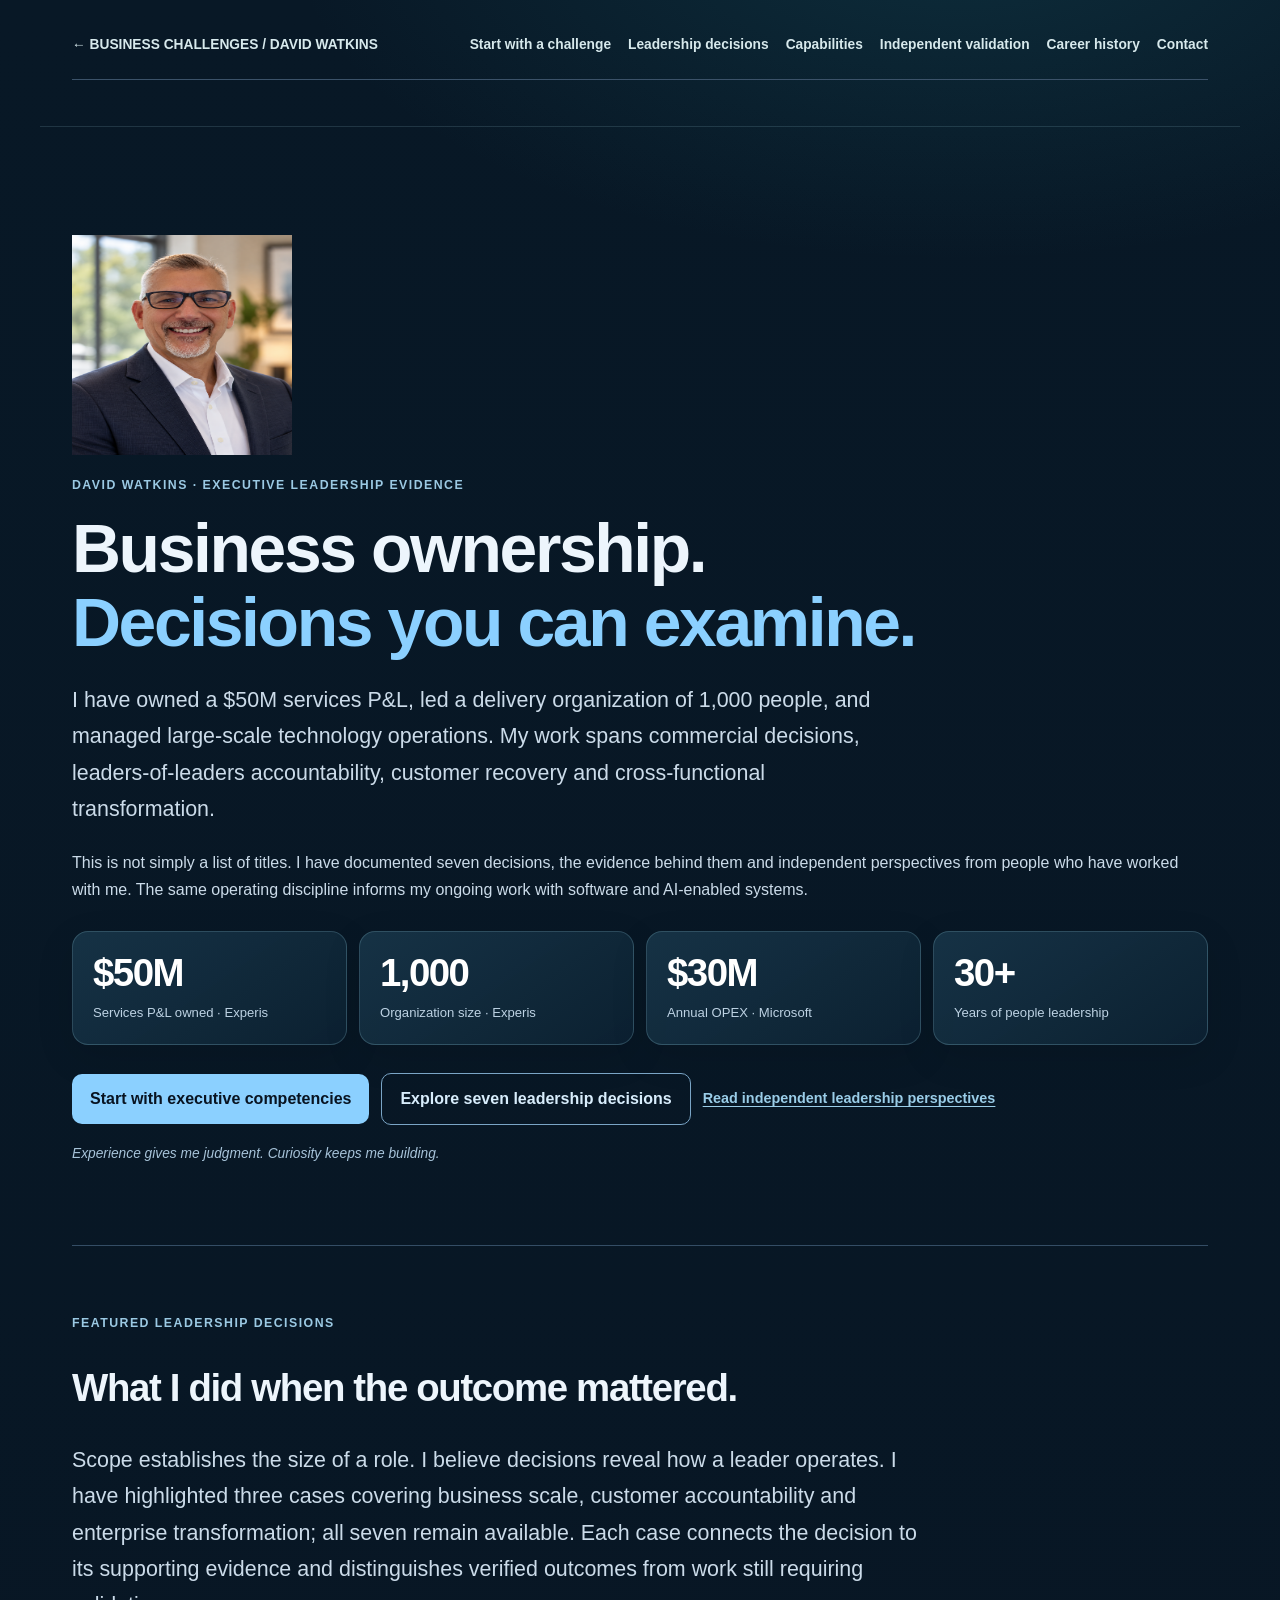
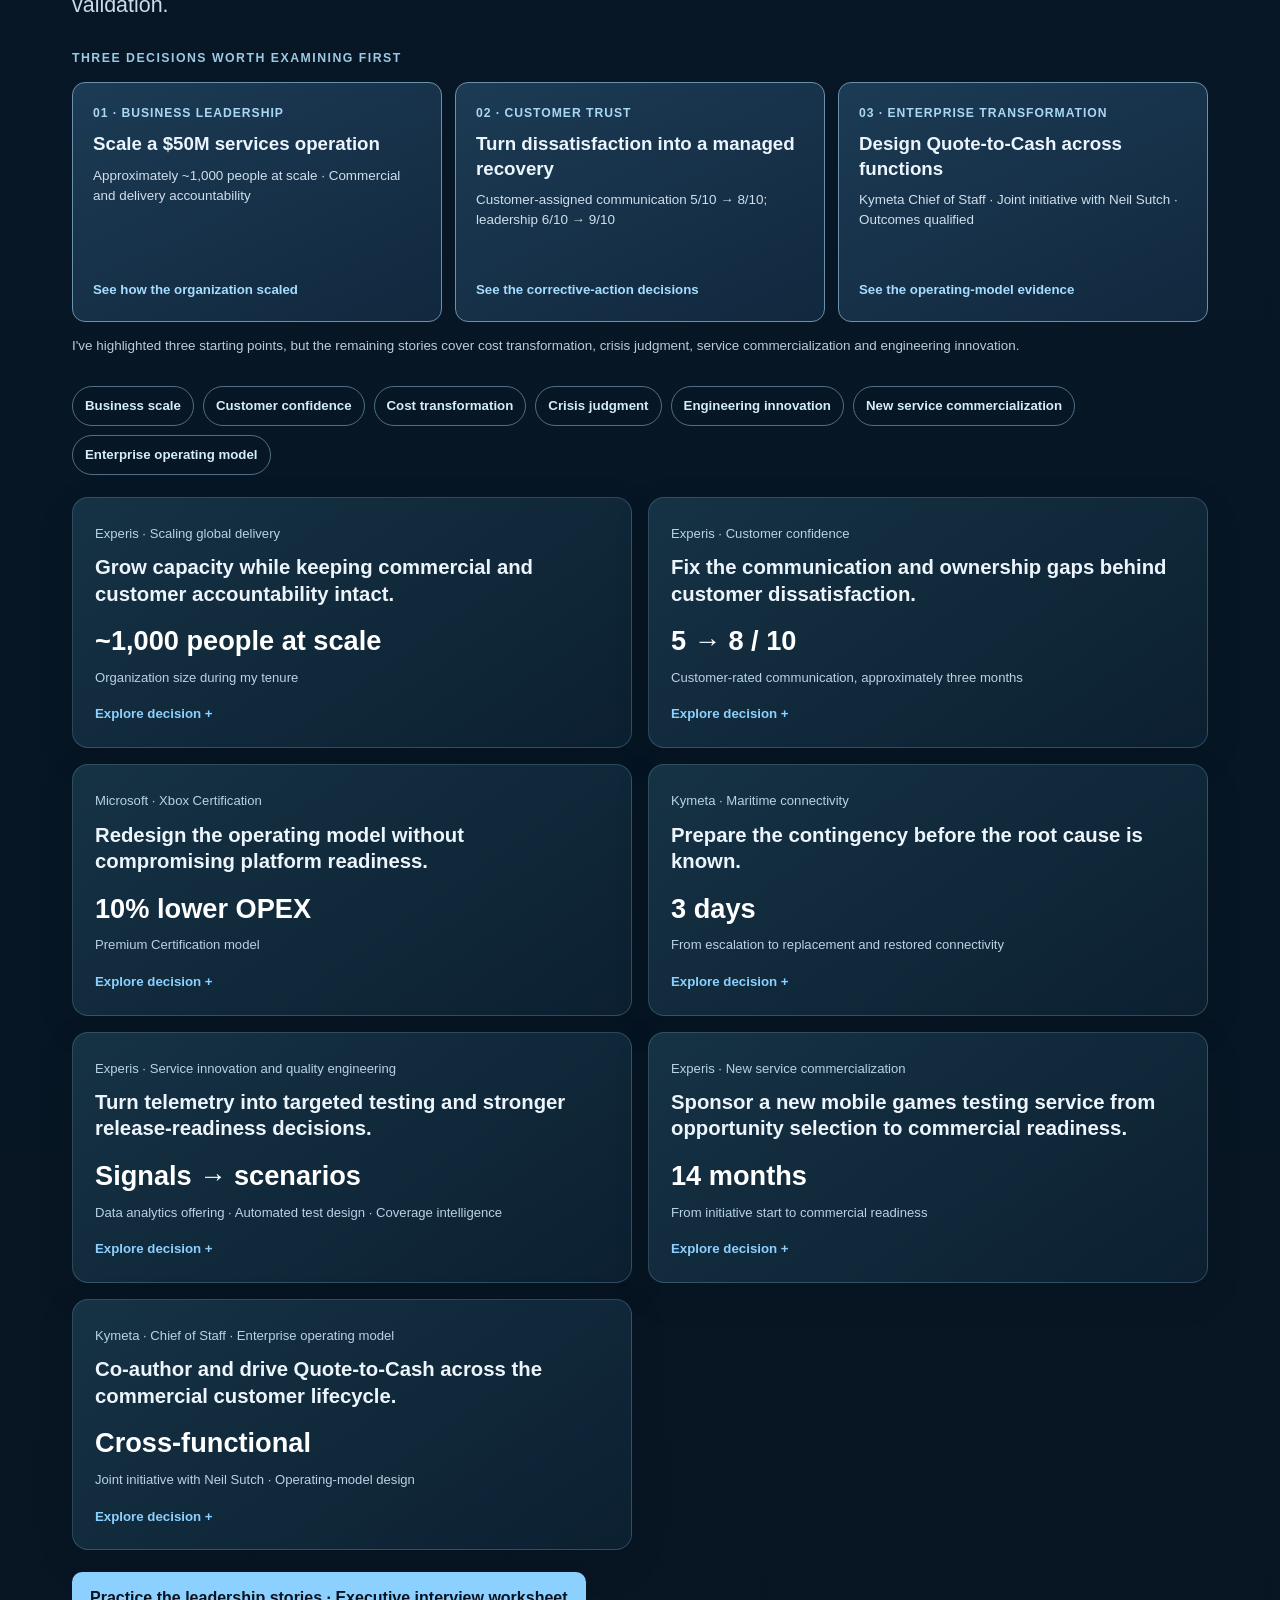
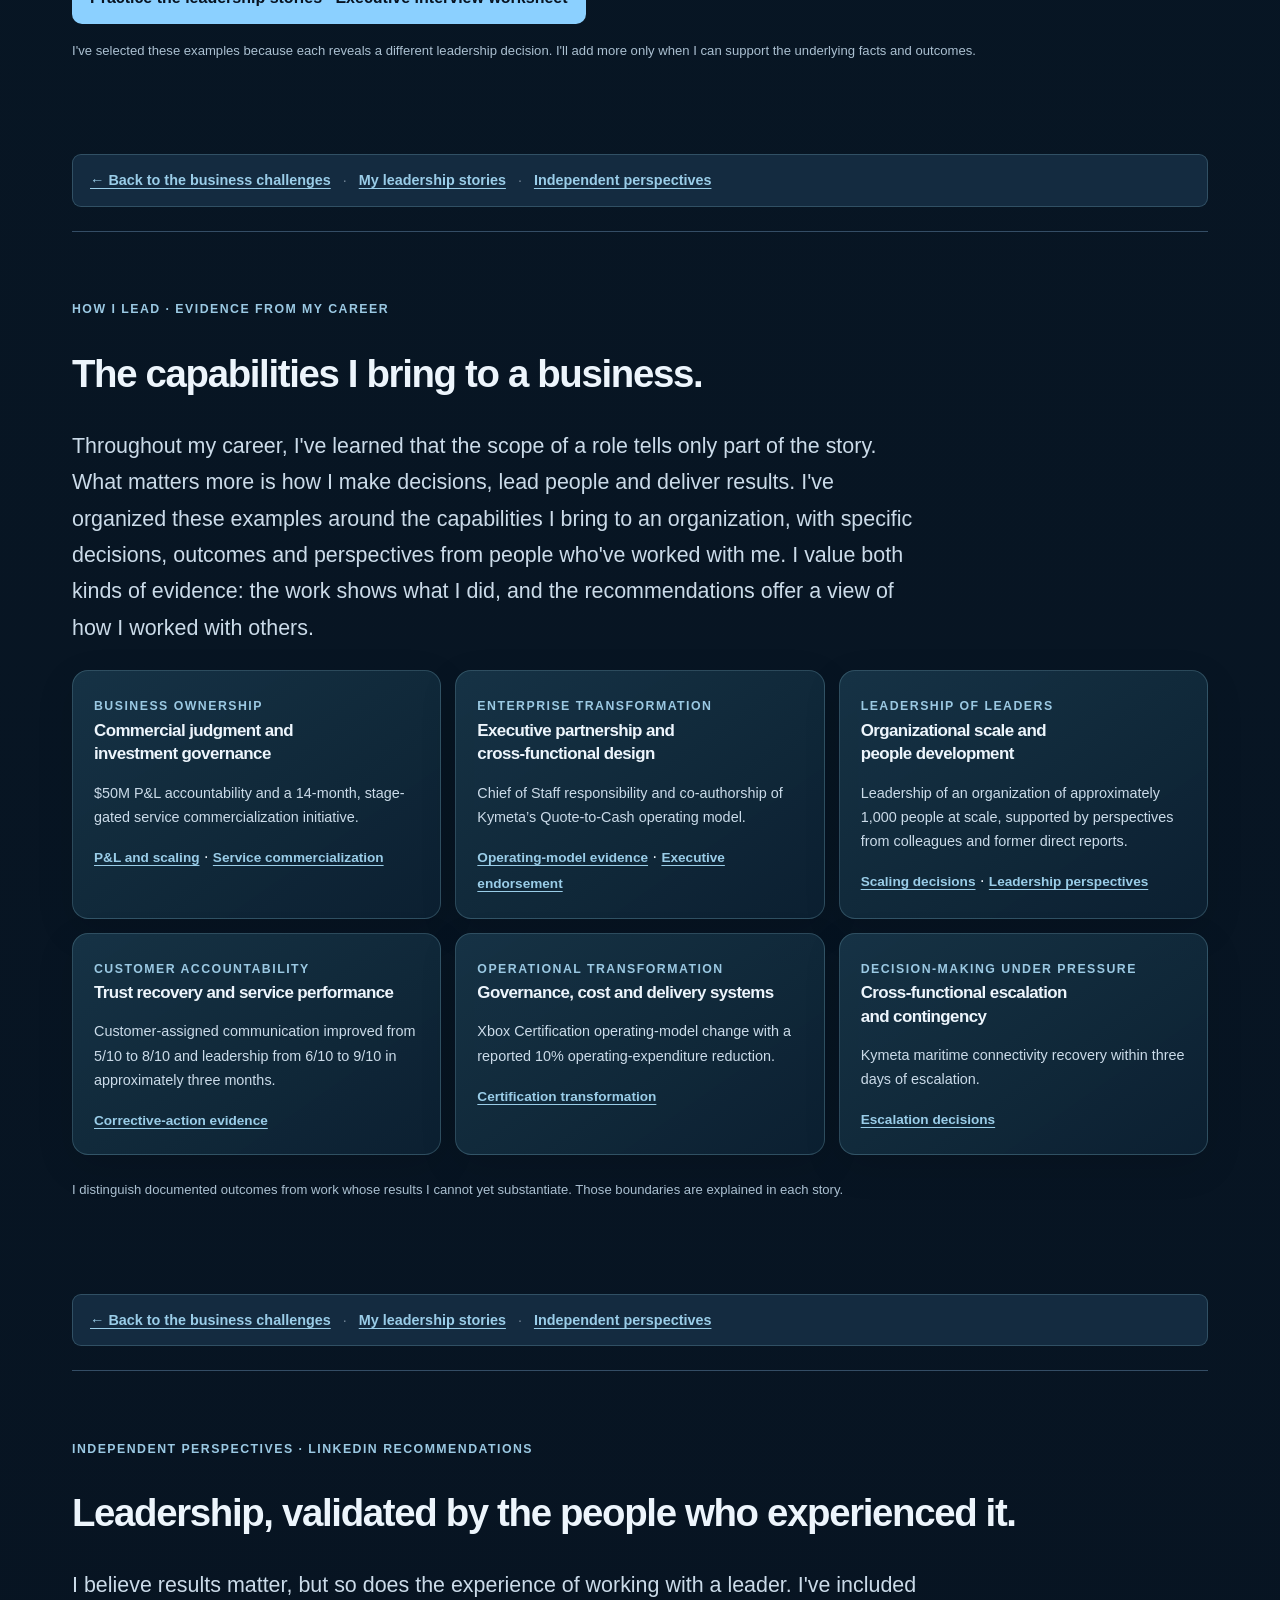
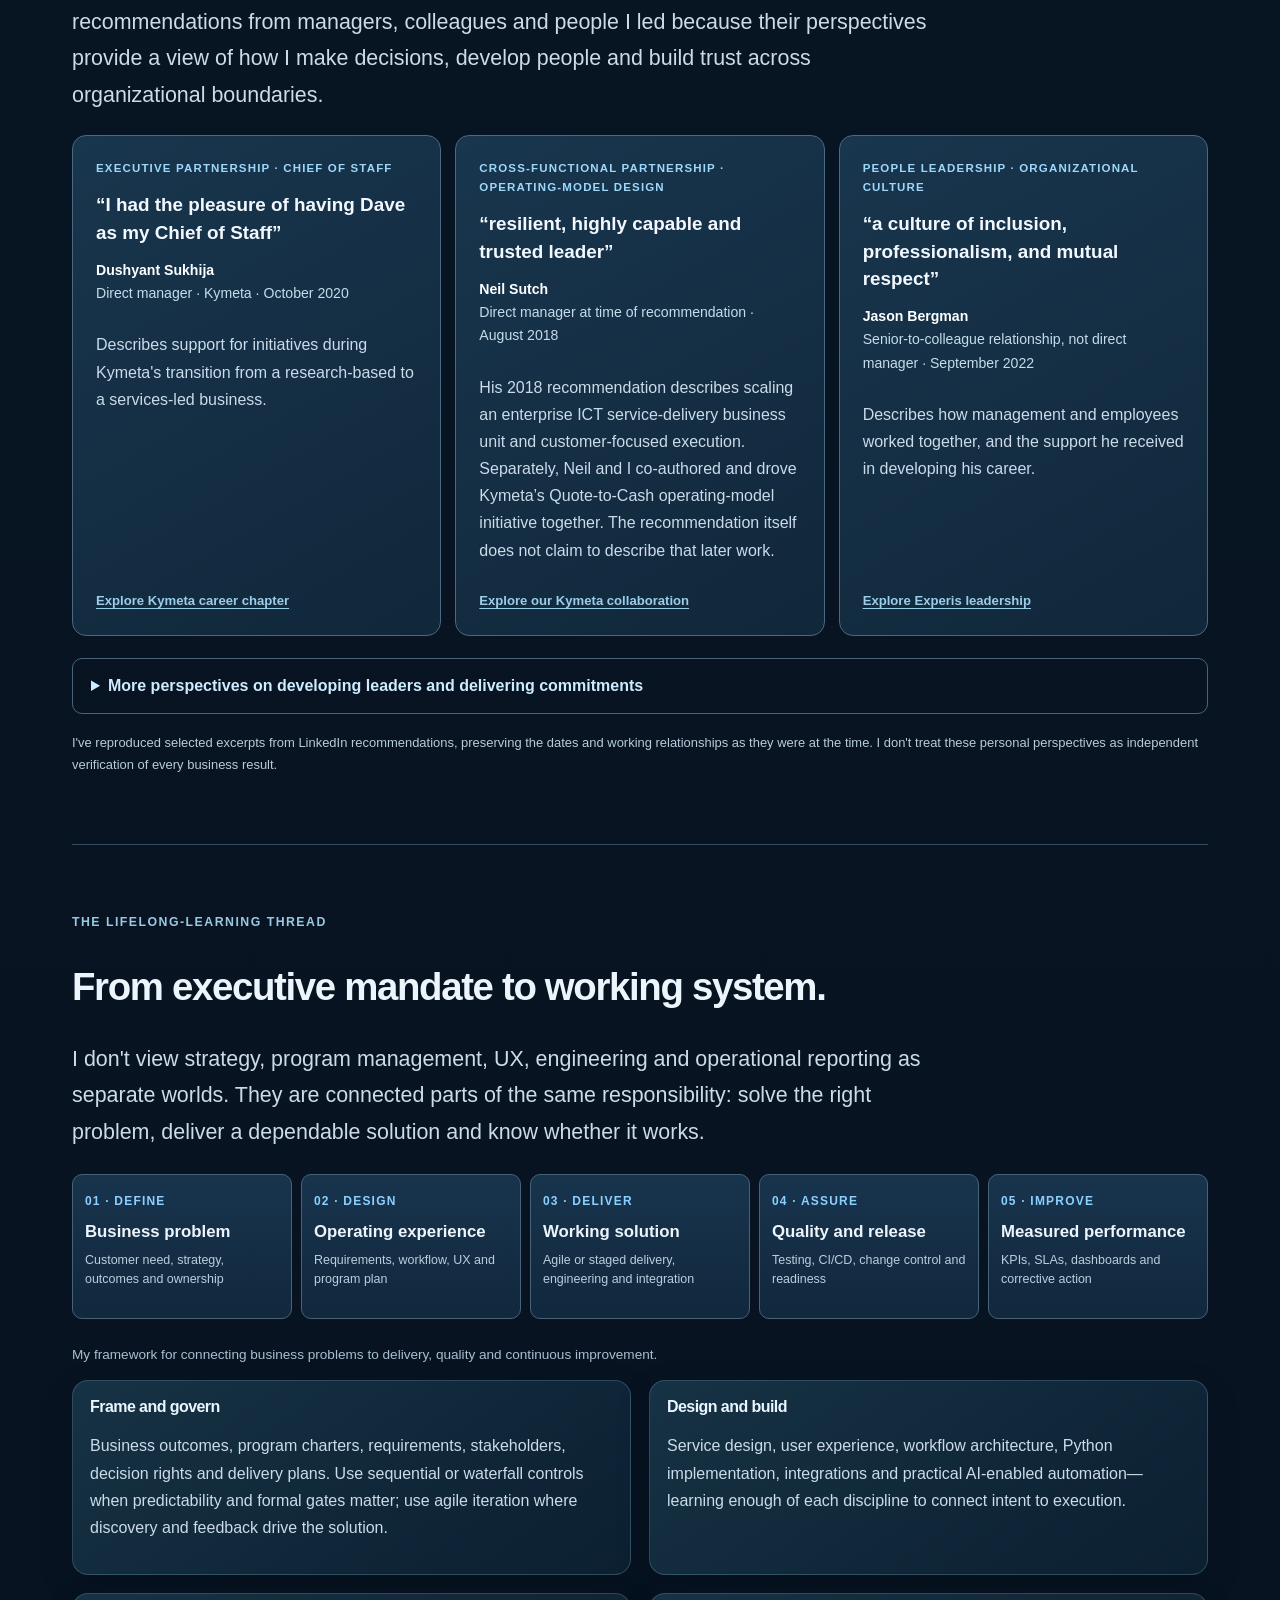
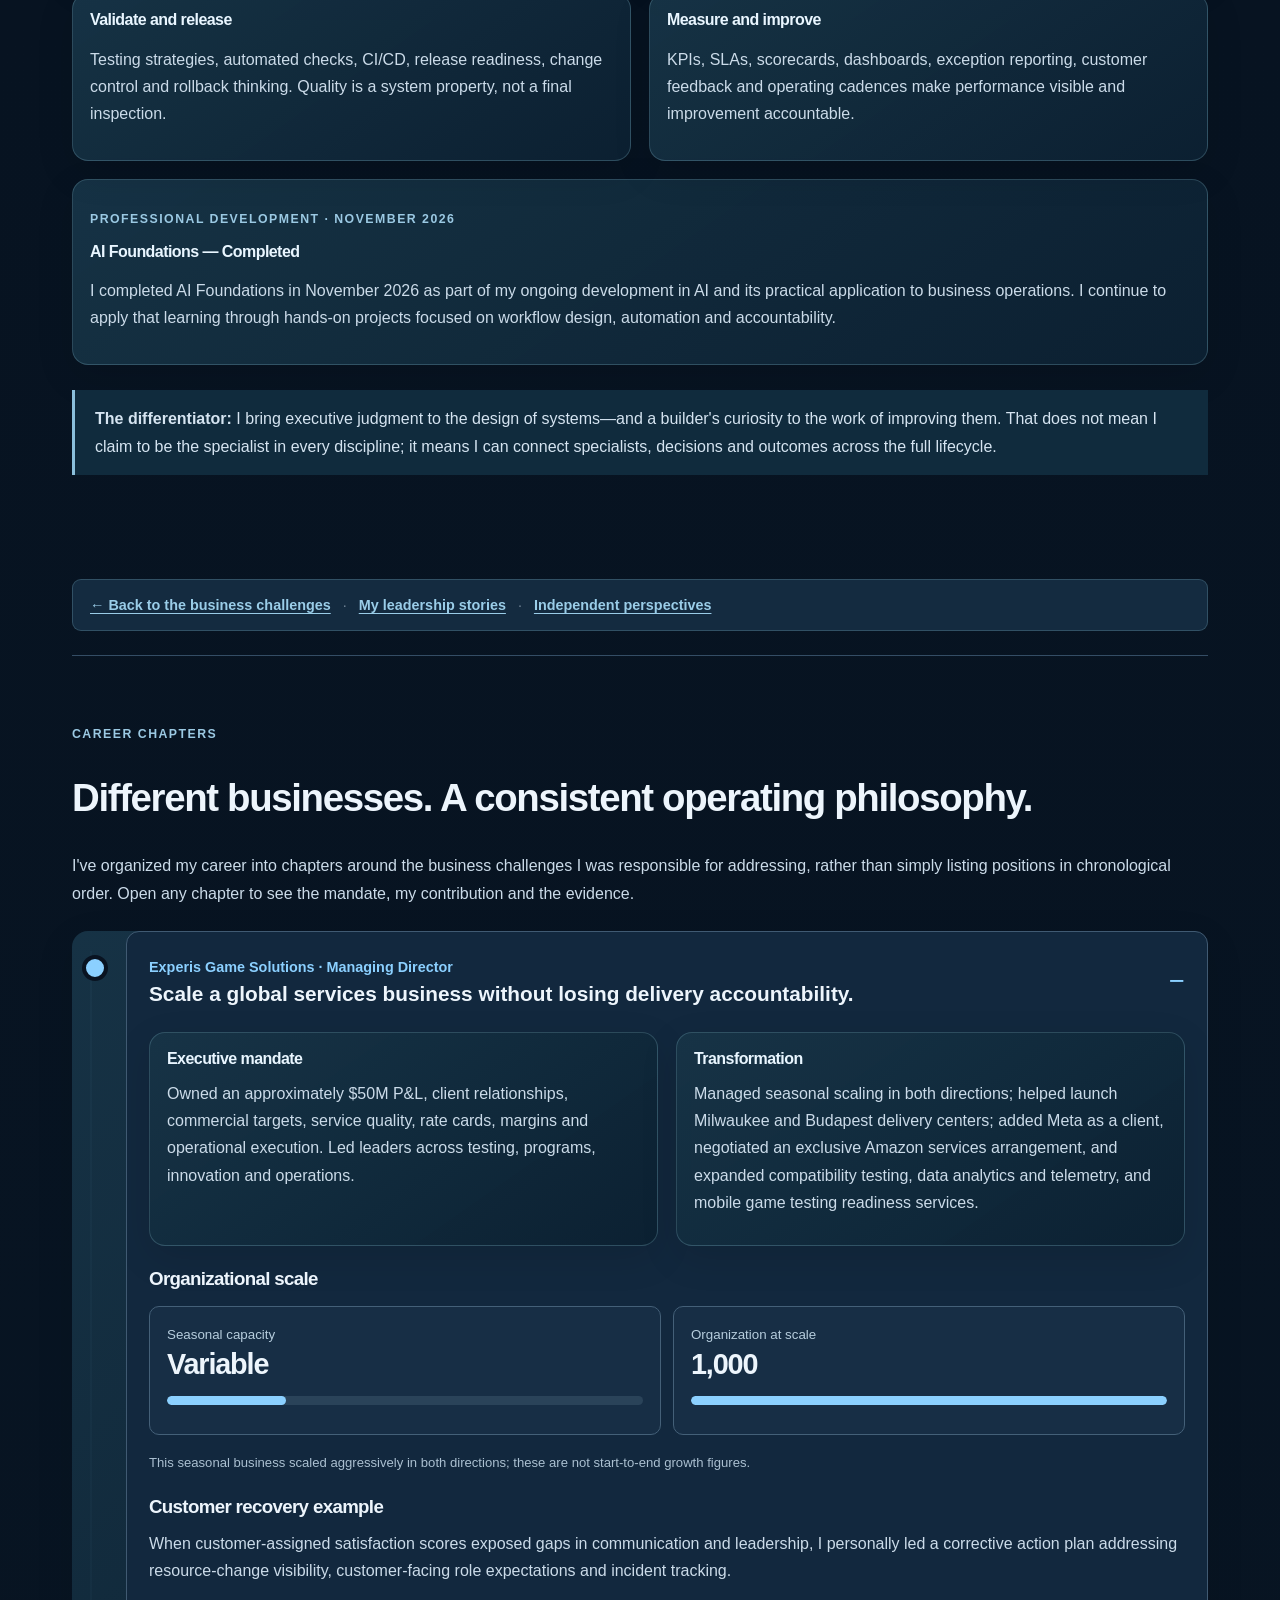
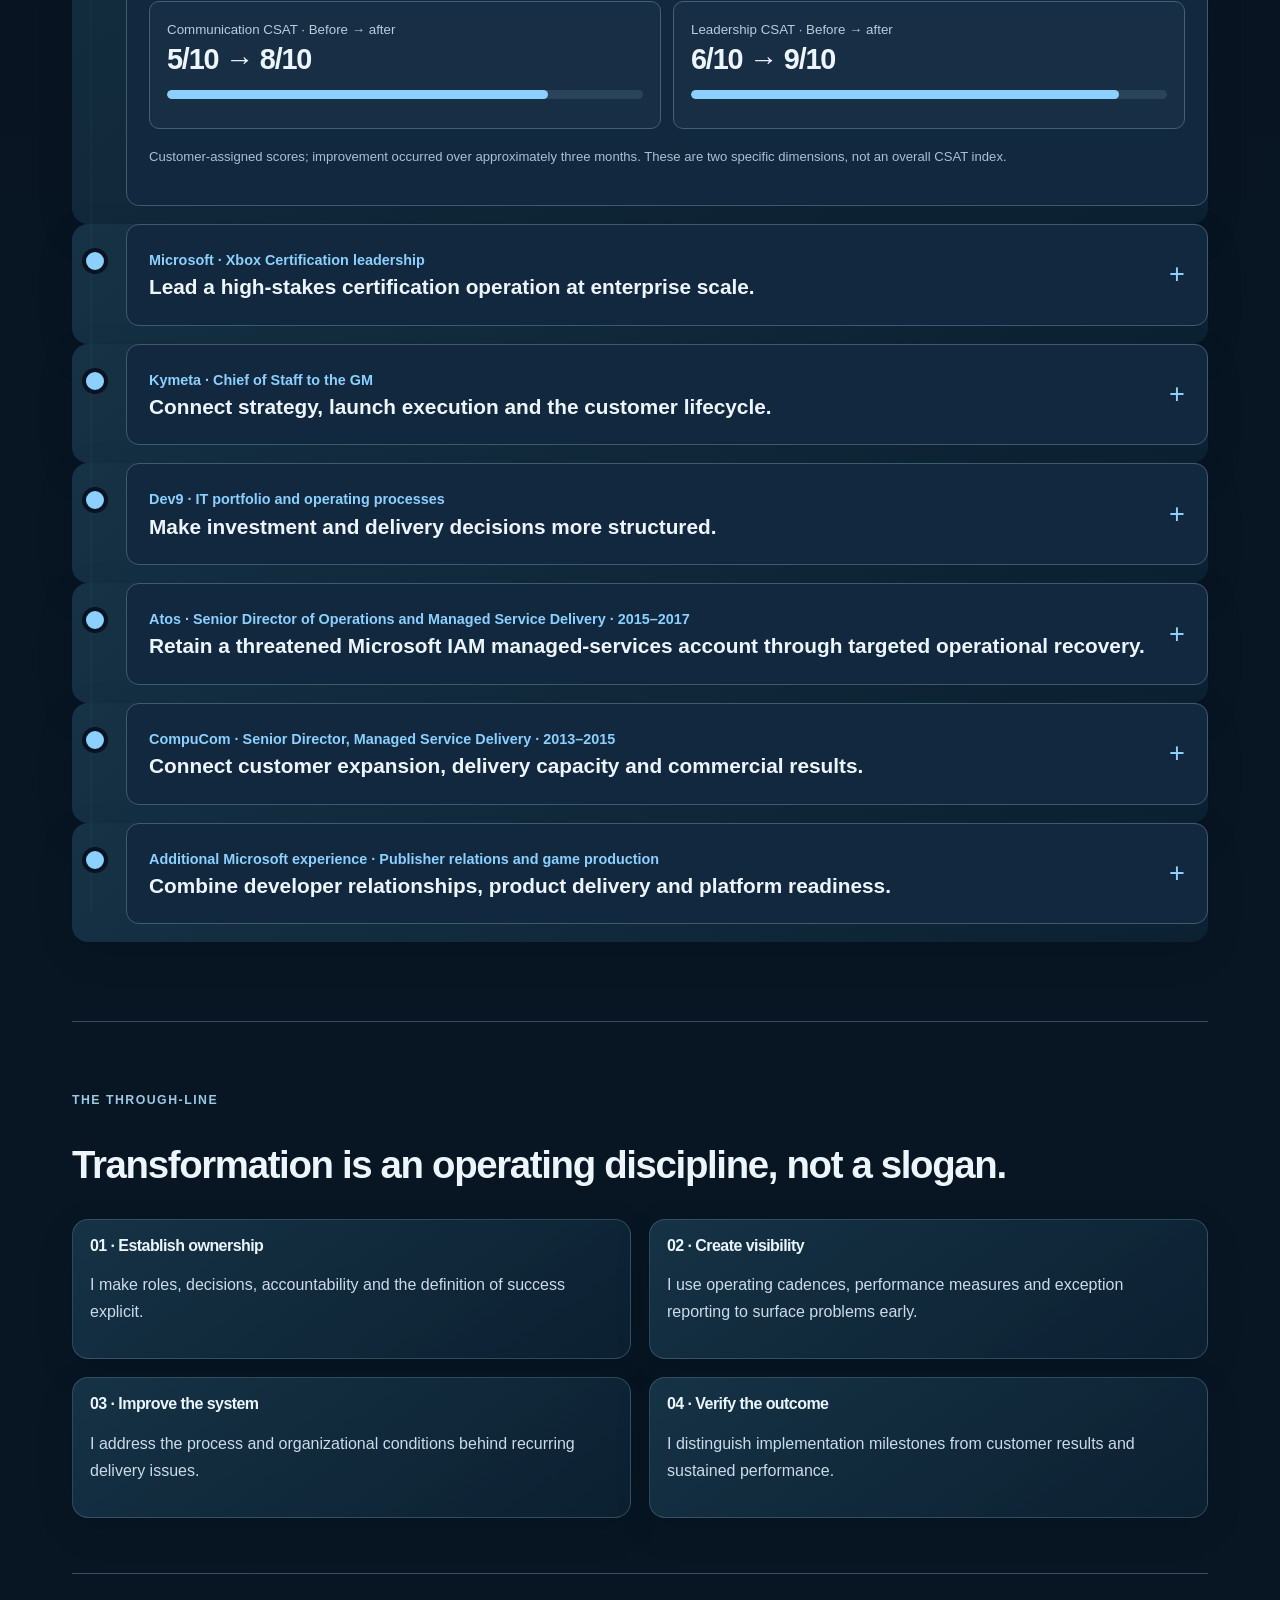
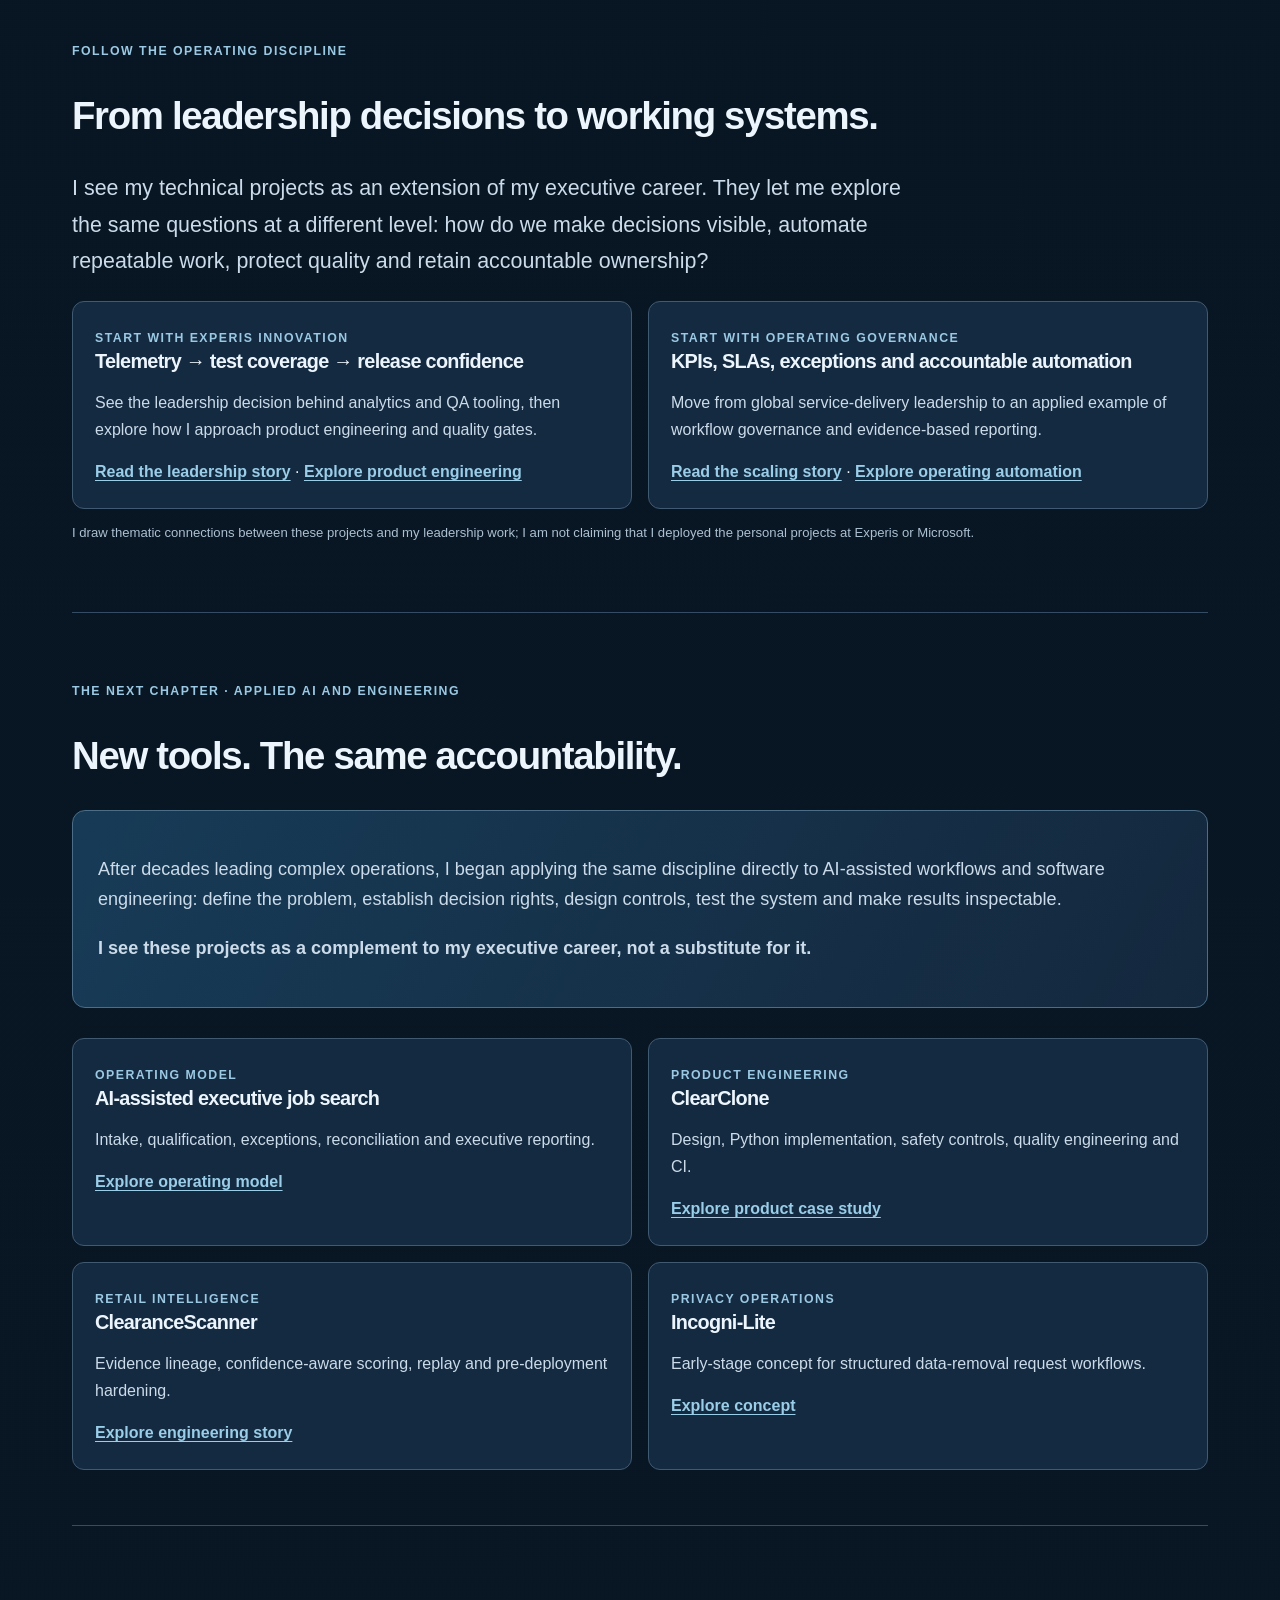
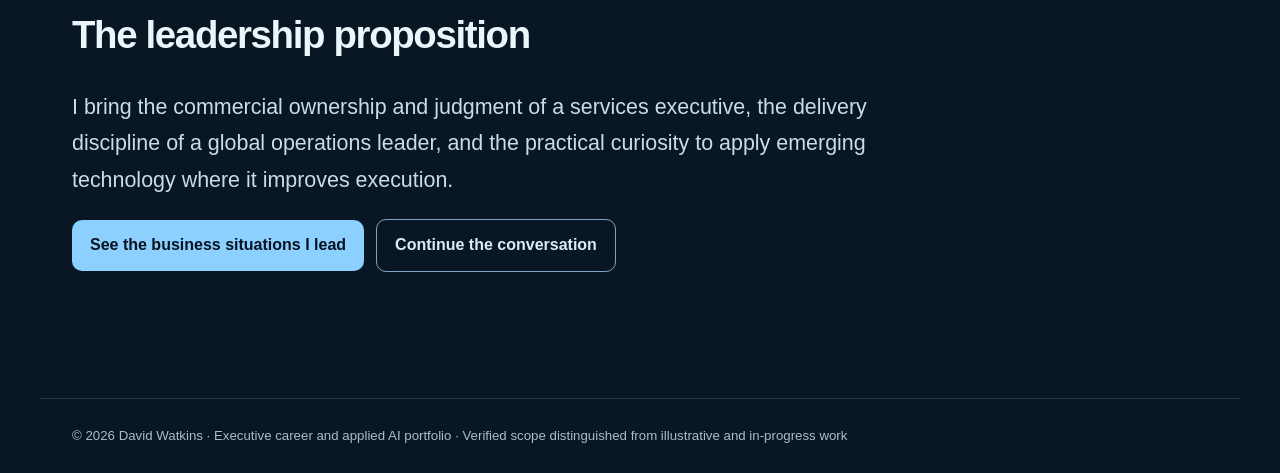
==== commit fed764a9: "Use repository executive headshot in portfolio career.html" ====
--- a/career.html
+++ b/career.html
@@ -11,7 +11,7 @@
 /* Independent leadership validation */
 .validation-intro{max-width:860px}.validation-grid{display:grid;grid-template-columns:repeat(3,minmax(0,1fr));gap:14px;margin:22px 0}.validation-card{background:linear-gradient(150deg,#18364e,#11273a);border:1px solid #4b6982;border-radius:14px;padding:23px;display:flex;flex-direction:column;gap:10px}.validation-card .validation-label{font-size:.72rem;text-transform:uppercase;letter-spacing:.1em;color:#9dd8fa;font-weight:800}.validation-card blockquote{margin:3px 0;color:#f3f8ff;font-size:1.18rem;font-weight:700;line-height:1.45}.validation-card .attribution{font-size:.88rem;color:#c7dceb}.validation-card .attribution strong{display:block;color:#fff}.validation-card .validation-link{margin-top:auto;font-size:.82rem;font-weight:800}.validation-note{font-size:.81rem;color:#b8cbda}.validation-strip{margin:17px 0;padding:14px 17px;border-left:3px solid #8bd0ff;background:#142e43;border-radius:0 8px 8px 0}.validation-strip p{margin:4px 0!important}.validation-strip strong{color:#fff}.validation-strip a{font-size:.82rem;font-weight:800}.validation-details{margin:18px 0;border:1px solid #46657f;border-radius:10px;padding:14px 18px}.validation-details summary{cursor:pointer;font-weight:800;color:#ccecff}.validation-details li{margin:10px 0}.validation-details small{color:#b9cad9}@media(max-width:800px){.validation-grid{grid-template-columns:1fr}.validation-card{padding:18px}}
 .competency-grid{display:grid;grid-template-columns:repeat(3,minmax(0,1fr));gap:14px;margin:24px 0}.competency-card{padding:21px;background:#142c42;border:1px solid #42617c;border-radius:12px}.competency-card h3{font-size:1.06rem;line-height:1.4}.competency-card p{font-size:.9rem}.competency-card a{font-size:.85rem;font-weight:800}@media(max-width:800px){.competency-grid{grid-template-columns:1fr}}
-.career-hero-actions{display:flex;align-items:center;flex-wrap:wrap;gap:12px;margin-top:20px}.career-hero-actions .career-quiet{background:transparent;border:1px solid #7aa5c6;color:#d8edfc}.career-proof-link{font-weight:800;font-size:.9rem}.career-tagline{font-size:.86rem;color:#a7c3d9;font-style:italic;margin-top:17px}@media(max-width:580px){.career-hero-actions{align-items:stretch;flex-direction:column}.career-hero-actions .button{text-align:center}}.decision-shortlist{margin:24px 0 28px}.decision-shortlist-grid{display:grid;grid-template-columns:repeat(3,minmax(0,1fr));gap:13px;margin:13px 0}.decision-shortlist-grid a{display:flex;flex-direction:column;gap:9px;padding:20px;border:1px solid #6b91ac;border-radius:13px;background:linear-gradient(155deg,#1c3b54,#11283e);text-decoration:none;color:#eaf5fd;min-height:240px}.decision-shortlist-grid a:hover,.decision-shortlist-grid a:focus-visible{border-color:#a9ddff;background:#234761;outline-offset:3px}.decision-shortlist-grid span{font-size:.76rem;letter-spacing:.08em;text-transform:uppercase;color:#a9d8f4;font-weight:800}.decision-shortlist-grid strong{font-size:1.17rem;line-height:1.32}.decision-shortlist-grid small{font-size:.84rem;line-height:1.5;color:#d0dfec}.decision-shortlist-grid b{margin-top:auto;color:#a5ddff;font-size:.83rem}.decision-shortlist-note{font-size:.84rem;color:#b7cddd}@media(max-width:800px){.decision-shortlist-grid{grid-template-columns:1fr}.decision-shortlist-grid a{min-height:0}}@media(prefers-reduced-motion:reduce){.decision-shortlist-grid a{transition:none}}.portfolio-return{display:flex;gap:12px;flex-wrap:wrap;align-items:center;margin:24px 0;padding:13px 17px;border:1px solid #405b75;border-radius:9px;background:#142b40;font-size:.9rem}.portfolio-return a{font-weight:700}.portfolio-return span{opacity:.5}@media(max-width:600px){.portfolio-return{gap:8px}.portfolio-return span{display:none}} </style></head><body><header><nav class="portfolio-nav" aria-label="Primary navigation"><a href="index.html#challenges">← BUSINESS CHALLENGES / DAVID WATKINS</a><span class="nav-links"><a href="index.html#challenges">Start with a challenge</a><a href="#stories">Leadership decisions</a><a href="#competencies">Capabilities</a><a href="#validation">Independent validation</a><a href="#career">Career history</a><a href="index.html#connect">Contact</a></span></nav></header><main><section class="hero"><p class="eyebrow">David Watkins · Executive leadership evidence</p><h1>Business ownership.<br><span style="color:#8bd0ff">Decisions you can examine.</span></h1><p class="lede">I have owned a $50M services P&amp;L, led a delivery organization of 1,000 people, and managed large-scale technology operations. My work spans commercial decisions, leaders-of-leaders accountability, customer recovery and cross-functional transformation.</p><p>This is not simply a list of titles. I have documented seven decisions, the evidence behind them and independent perspectives from people who have worked with me. The same operating discipline informs my ongoing work with software and AI-enabled systems.</p><div class="stats" aria-label="Executive scope"><div class="stat"><strong>$50M</strong><span>Services P&amp;L owned · Experis</span></div><div class="stat"><strong>1,000</strong><span>Organization size · Experis</span></div><div class="stat"><strong>$30M</strong><span>Annual OPEX · Microsoft</span></div><div class="stat"><strong>30+</strong><span>Years of people leadership</span></div></div><div class="career-hero-actions"><a class="button" href="#competencies">Start with executive competencies</a><a class="button career-quiet" href="#stories">Explore seven leadership decisions</a><a class="career-proof-link" href="#validation">Read independent leadership perspectives</a></div><p class="career-tagline">Experience gives me judgment. Curiosity keeps me building.</p></section>
+.career-hero-actions{display:flex;align-items:center;flex-wrap:wrap;gap:12px;margin-top:20px}.career-hero-actions .career-quiet{background:transparent;border:1px solid #7aa5c6;color:#d8edfc}.career-proof-link{font-weight:800;font-size:.9rem}.career-tagline{font-size:.86rem;color:#a7c3d9;font-style:italic;margin-top:17px}@media(max-width:580px){.career-hero-actions{align-items:stretch;flex-direction:column}.career-hero-actions .button{text-align:center}}.decision-shortlist{margin:24px 0 28px}.decision-shortlist-grid{display:grid;grid-template-columns:repeat(3,minmax(0,1fr));gap:13px;margin:13px 0}.decision-shortlist-grid a{display:flex;flex-direction:column;gap:9px;padding:20px;border:1px solid #6b91ac;border-radius:13px;background:linear-gradient(155deg,#1c3b54,#11283e);text-decoration:none;color:#eaf5fd;min-height:240px}.decision-shortlist-grid a:hover,.decision-shortlist-grid a:focus-visible{border-color:#a9ddff;background:#234761;outline-offset:3px}.decision-shortlist-grid span{font-size:.76rem;letter-spacing:.08em;text-transform:uppercase;color:#a9d8f4;font-weight:800}.decision-shortlist-grid strong{font-size:1.17rem;line-height:1.32}.decision-shortlist-grid small{font-size:.84rem;line-height:1.5;color:#d0dfec}.decision-shortlist-grid b{margin-top:auto;color:#a5ddff;font-size:.83rem}.decision-shortlist-note{font-size:.84rem;color:#b7cddd}@media(max-width:800px){.decision-shortlist-grid{grid-template-columns:1fr}.decision-shortlist-grid a{min-height:0}}@media(prefers-reduced-motion:reduce){.decision-shortlist-grid a{transition:none}}.portfolio-return{display:flex;gap:12px;flex-wrap:wrap;align-items:center;margin:24px 0;padding:13px 17px;border:1px solid #405b75;border-radius:9px;background:#142b40;font-size:.9rem}.portfolio-return a{font-weight:700}.portfolio-return span{opacity:.5}@media(max-width:600px){.portfolio-return{gap:8px}.portfolio-return span{display:none}} </style></head><body><header><nav class="portfolio-nav" aria-label="Primary navigation"><a href="index.html#challenges">← BUSINESS CHALLENGES / DAVID WATKINS</a><span class="nav-links"><a href="index.html#challenges">Start with a challenge</a><a href="#stories">Leadership decisions</a><a href="#competencies">Capabilities</a><a href="#validation">Independent validation</a><a href="#career">Career history</a><a href="index.html#connect">Contact</a></span></nav></header><main><section class="hero career-photo-hero"><img class="career-portrait" src="watkins%20executive%20headshot.png" alt="David Watkins" width="220" height="220" decoding="async"><p class="eyebrow">David Watkins · Executive leadership evidence</p><h1>Business ownership.<br><span style="color:#8bd0ff">Decisions you can examine.</span></h1><p class="lede">I have owned a $50M services P&amp;L, led a delivery organization of 1,000 people, and managed large-scale technology operations. My work spans commercial decisions, leaders-of-leaders accountability, customer recovery and cross-functional transformation.</p><p>This is not simply a list of titles. I have documented seven decisions, the evidence behind them and independent perspectives from people who have worked with me. The same operating discipline informs my ongoing work with software and AI-enabled systems.</p><div class="stats" aria-label="Executive scope"><div class="stat"><strong>$50M</strong><span>Services P&amp;L owned · Experis</span></div><div class="stat"><strong>1,000</strong><span>Organization size · Experis</span></div><div class="stat"><strong>$30M</strong><span>Annual OPEX · Microsoft</span></div><div class="stat"><strong>30+</strong><span>Years of people leadership</span></div></div><div class="career-hero-actions"><a class="button" href="#competencies">Start with executive competencies</a><a class="button career-quiet" href="#stories">Explore seven leadership decisions</a><a class="career-proof-link" href="#validation">Read independent leadership perspectives</a></div><p class="career-tagline">Experience gives me judgment. Curiosity keeps me building.</p></section>
 <section class="section" id="stories"><p class="eyebrow">Featured leadership decisions</p><h2>What I did when the outcome mattered.</h2><p class="lede">Scope establishes the size of a role. I believe decisions reveal how a leader operates. I have highlighted three cases covering business scale, customer accountability and enterprise transformation; all seven remain available. Each case connects the decision to its supporting evidence and distinguishes verified outcomes from work still requiring validation.</p><div class="decision-shortlist" aria-label="Recommended starting points"><p class="eyebrow">Three decisions worth examining first</p><div class="decision-shortlist-grid"><a href="#story-scale"><span>01 · Business leadership</span><strong>Scale a $50M services operation</strong><small>Approximately ~1,000 people at scale · Commercial and delivery accountability</small><b>See how the organization scaled</b></a><a href="#story-recovery"><span>02 · Customer trust</span><strong>Turn dissatisfaction into a managed recovery</strong><small>Customer-assigned communication 5/10 → 8/10; leadership 6/10 → 9/10</small><b>See the corrective-action decisions</b></a><a href="#story-quote-to-cash"><span>03 · Enterprise transformation</span><strong>Design Quote-to-Cash across functions</strong><small>Kymeta Chief of Staff · Joint initiative with Neil Sutch · Outcomes qualified</small><b>See the operating-model evidence</b></a></div><p class="decision-shortlist-note">I've highlighted three starting points, but the remaining stories cover cost transformation, crisis judgment, service commercialization and engineering innovation.</p></div><nav class="story-guide" aria-label="Browse leadership decisions"><a href="#story-scale">Business scale</a><a href="#story-recovery">Customer confidence</a><a href="#story-certification">Cost transformation</a><a href="#story-maritime">Crisis judgment</a><a href="#story-telemetry">Engineering innovation</a><a href="#story-mobile">New service commercialization</a><a href="#story-quote-to-cash">Enterprise operating model</a></nav><div class="story-grid">
 <details class="story" id="story-scale"><summary><span class="story-tag">Experis · Scaling global delivery</span><span class="story-title">Grow capacity while keeping commercial and customer accountability intact.</span><span class="story-metric">~1,000 people at scale</span><span class="story-tag">Organization size during my tenure</span></summary><div class="story-body"><div class="evidence-explorer" data-evidence-explorer><div class="evidence-top"><span class="evidence-heading">Explore the leadership evidence</span><div class="evidence-switch" role="group" aria-label="Story framework"><button type="button" data-framework="STAR" aria-pressed="true">STAR</button><button type="button" data-framework="CARL" aria-pressed="false">CARL</button></div></div><div class="evidence-stages" role="group" aria-label="Framework stages"></div><div class="evidence-detail" aria-live="polite"></div><p class="evidence-caption">Select a stage to see the evidence and jump to its place in the story.</p></div><h4>Situation</h4><p>A volatile, seasonal multi-client technology-services organization needed to scale capacity in both directions without losing control of service quality, workforce commitments and financial performance.</p><h4>My responsibility</h4><p>As Managing Director, I owned the approximately $50M P&amp;L, customer relationships, margins, delivery quality and the leadership organization.</p><h4>Decisions and actions</h4><p>I led through eight senior leaders, used biweekly workforce forecasts and monthly and quarterly business reviews, and oversaw expansion of delivery capacity, including Milwaukee and Budapest centers.</p><div class="decision-flow" aria-label="Scale leadership operating loop"><div class="decision-step"><small>01 · Anticipate</small><strong>Forecast capacity</strong><span>Biweekly workforce planning against client demand</span></div><div class="decision-step"><small>02 · Align</small><strong>Lead through leaders</strong><span>Eight senior leaders and recurring operating reviews</span></div><div class="decision-step"><small>03 · Expand</small><strong>Launch new centers</strong><span>Milwaukee and Budapest integrated into delivery governance</span></div></div><h4>Supported result</h4><p>Beyond capacity management, I added Meta as a client, negotiated an exclusive services arrangement with Amazon, and expanded our offerings in compatibility testing, data analytics and telemetry, and mobile game testing readiness.</p><p>The organization grew to approximately 1,000 at scale, with seasonal fluctuations, and both new delivery centers launched.</p><p class="story-note">Our delivery capacity rose and fell substantially with seasonal client demand.</p><aside class="validation-strip"><strong>Independent leadership perspective · Jason Bergman</strong><p>“a culture of inclusion, professionalism, and mutual respect”</p><a href="#validation-jason">View attribution and context</a></aside><details class="format-map"><summary>View STAR / CARL story mapping</summary><div class="format-columns"><section aria-label="STAR format"><h5>STAR · Interview evidence</h5><p><b>S · Situation</b> A seasonal multi-client services organization needed flexible capacity while protecting delivery quality and commercial control.</p><p><b>T · Task</b> Own the $50M P&L, customer commitments, margins and the delivery leadership structure.</p><p><b>A · Action</b> Led eight senior leaders; introduced workforce forecasting and business reviews; supported Milwaukee and Budapest delivery-center launches.</p><p><b>R · Result</b> Organization size increased from seasonally varying capacity up to approximately 1,000 during the tenure; two centers launched.</p></section><section aria-label="CARL format"><h5>CARL · Reflection and judgment</h5><p><b>C · Context</b> A volatile services organization needed to scale delivery in both directions without losing commercial and customer accountability.</p><p><b>A · Action</b> Led eight senior leaders; introduced workforce forecasting and business reviews; supported Milwaukee and Budapest delivery-center launches.</p><p><b>R · Result</b> Organization size increased from seasonally varying capacity up to approximately 1,000 during the tenure; two centers launched.</p><p><b>L · Learning</b> Leadership principle: scale through accountable leaders, forward capacity planning and repeatable governance. This is a synthesis, not a measured learning outcome.</p></section><details class="interview-version"><summary>60-second interview version · spoken narrative</summary><p>At Experis, I was responsible for a services organization that grew with seasonal capacity reaching approximately 1,000 people during my tenure, with about $50 million in P&amp;L accountability. The challenge was to scale capacity in both directions without losing control of delivery quality, customer commitments or margins. I led through eight senior leaders, introduced a disciplined cadence of workforce forecasting and business reviews, and helped launch delivery centers in Milwaukee and Budapest. That gave us a more repeatable way to plan capacity, surface risks and make decisions across the portfolio. The organization reached approximately 1,000 people and both centers launched. The leadership lesson for me is that scaling is not simply adding headcount. You need clear accountability, forward visibility and an operating rhythm that works through your leaders.</p></details></div></details></div></details>
 <details class="story" id="story-recovery"><summary><span class="story-tag">Experis · Customer confidence</span><span class="story-title">Fix the communication and ownership gaps behind customer dissatisfaction.</span><span class="story-metric">5 → 8 / 10</span><span class="story-tag">Customer-rated communication, approximately three months</span></summary><div class="story-body"><div class="evidence-explorer" data-evidence-explorer><div class="evidence-top"><span class="evidence-heading">Explore the leadership evidence</span><div class="evidence-switch" role="group" aria-label="Story framework"><button type="button" data-framework="STAR" aria-pressed="true">STAR</button><button type="button" data-framework="CARL" aria-pressed="false">CARL</button></div></div><div class="evidence-stages" role="group" aria-label="Framework stages"></div><div class="evidence-detail" aria-live="polite"></div><p class="evidence-caption">Select a stage to see the evidence and jump to its place in the story.</p></div><h4>Situation</h4><p>Delivery KPIs were largely being met, but a customer was dissatisfied with unannounced resource moves and unclear expectations for customer-facing roles.</p><h4>My responsibility</h4><p>I personally led the corrective action plan and owned executive customer engagement and the delivery response.</p><h4>Decisions and actions</h4><p>I required advance client discussion of proposed resource changes, clarified role expectations, and strengthened incident tracking, reporting and follow-through.</p><div class="decision-flow" aria-label="Customer recovery decision path"><div class="decision-step"><small>Gap</small><strong>Unannounced changes</strong><span>Delivery metrics alone missed customer concerns</span></div><div class="decision-step"><small>Intervention</small><strong>Advance alignment</strong><span>Discuss resource moves and clarify expectations</span></div><div class="decision-step"><small>Control</small><strong>Track and report</strong><span>Incident ownership, commitments and follow-through</span></div></div><h4>Supported result</h4><p>Over approximately three months, customer-assigned communication ratings improved from 5/10 to 8/10 and leadership ratings from 6/10 to 9/10.</p><p class="story-note">These scores reflect the customer's ratings of communication and leadership.</p><details class="format-map"><summary>View STAR / CARL story mapping</summary><div class="format-columns"><section aria-label="STAR format"><h5>STAR · Interview evidence</h5><p><b>S · Situation</b> Delivery KPIs were largely met, but a customer objected to unannounced staffing changes and unclear client-facing roles.</p><p><b>T · Task</b> Lead the corrective action plan and restore confidence in executive customer engagement.</p><p><b>A · Action</b> Required advance discussions of resource moves, clarified roles and improved incident tracking and follow-through.</p><p><b>R · Result</b> Customer-rated communication rose 5/10→8/10 and leadership 6/10→9/10 over approximately three months.</p></section><section aria-label="CARL format"><h5>CARL · Reflection and judgment</h5><p><b>C · Context</b> A customer experienced a gap between reported delivery performance and its actual service experience.</p><p><b>A · Action</b> Required advance discussions of resource moves, clarified roles and improved incident tracking and follow-through.</p><p><b>R · Result</b> Customer-rated communication rose 5/10→8/10 and leadership 6/10→9/10 over approximately three months.</p><p><b>L · Learning</b> Leadership principle: operational KPIs need customer-experience signals and explicit change ownership; this is an interpretation of the case.</p></section><details class="interview-version"><summary>60-second interview version · spoken narrative</summary><p>At Experis, we had a customer whose delivery KPIs were largely on target, but they were dissatisfied with how we were managing the relationship. We were moving resources without enough advance discussion, and expectations for customer-facing roles were unclear. I personally led the corrective action plan. We established advance customer conversations around proposed resource changes, clarified roles and tightened incident tracking and reporting. Over about three months, the customer's own communication rating improved from five to eight out of ten, and its leadership rating improved from six to nine. The important point was that meeting delivery metrics did not mean we were meeting the customer's expectations. We had to address the operating behavior behind the scores, not just report the numbers.</p></details></div></details></div></details>
--- a/assets/portfolio-polish.css
+++ b/assets/portfolio-polish.css
@@ -24,3 +24,71 @@
 .story-proof{border-left:3px solid #8bd0ff;padding:15px 20px;background:#14293f;margin:25px 0;color:#d5e4f1}
 @media(max-width:700px){.project-grid{grid-template-columns:1fr}.project-card{padding:20px}}
 @media(prefers-reduced-motion:reduce){.project-card{transition:none}.project-card:hover{transform:none}}
+
+
+/* Executive visual system — restrained editorial contrast, shared across all pages */
+:root{--portfolio-bg:#071321;--portfolio-panel:#10263a;--portfolio-line:#304d62;--portfolio-accent:#8bbfdb;--accent:#8bbfdb;--bg:#071321;--surface:#10263a;--surface2:#173249;--line:#304d62}
+html{background:#071321}
+body{background:radial-gradient(ellipse 70% 440px at 75% -70px,rgba(29,111,125,.24),transparent 75%),linear-gradient(180deg,#081826 0%,#071321 55%,#091725 100%) !important;color:#eef6f8;font-family:Inter,"Aptos","Segoe UI",Arial,sans-serif !important;font-size:16px}
+body a{color:#9acde8}
+body a:hover{color:#d7ecff}
+body :is(h1,h2,h3){letter-spacing:-.035em;line-height:1.15;text-wrap:balance}
+body h1{font-weight:760}
+body h2{font-weight:730}
+body :is(p,li){line-height:1.7}
+body :is(.eyebrow,.story-kicker,.project-stage){color:#9bc9e3;letter-spacing:.12em}
+body :is(header,main,footer){width:min(100%,1200px);max-width:1200px}
+body header{border-bottom:1px solid rgba(155,202,216,.16);padding-top:22px;padding-bottom:20px}
+body header nav,body .portfolio-nav{gap:clamp(9px,1.7vw,22px)}
+body header nav a,body .portfolio-nav a{color:#d7e9ec;font-weight:650;transition:color .2s}
+body header nav a:hover,body .portfolio-nav a:hover{color:#d5eaff}
+body .wordmark{font-weight:800;letter-spacing:.17em;color:#f4fbff}
+body :is(.hero,.section){scroll-margin-top:22px}
+body .hero{isolation:isolate}
+body .hero h1{font-size:clamp(2.65rem,5.3vw,4.9rem);max-width:960px;line-height:1.09}
+body .hero :is(.lead,.intro,.lede){max-width:820px}
+body .hero em{font-style:normal;color:#a7cce6}
+body .hero:after{pointer-events:none}
+body :is(.actions a,.links a,.button,.btn){border-radius:10px;transition:transform .2s,border-color .2s,background .2s}
+body :is(.actions a,.links a):hover{transform:translateY(-1px)}
+body .actions .primary{background:#a8cfe8;color:#10293c;border-color:#a8cfe8;font-weight:800}
+body .actions .secondary{border-color:#628995;color:#e9f7f7}
+body :is(.challenge-item,.challenge-path,.project-card,.stat,.panel,.subpanel,.competency-card,.story,.chapter,.story-arc article,.steps article,.summary-grid article,.metric,.example,.next-case){border-color:rgba(137,191,206,.25);box-shadow:0 12px 38px rgba(0,0,0,.11)}
+body :is(.challenge-item,.project-card,.stat,.panel,.subpanel,.competency-card,.story,.chapter,.story-arc article,.steps article,.summary-grid article,.metric,.example,.next-case){background:linear-gradient(145deg,rgba(23,52,71,.94),rgba(12,33,50,.96));border-radius:16px}
+body :is(.challenge-item,.story,.chapter,.project-card){transition:border-color .2s,box-shadow .2s}
+body :is(.challenge-item,.story,.chapter,.project-card):hover{border-color:rgba(137,224,208,.55);box-shadow:0 15px 38px rgba(0,0,0,.16)}
+body :is(.challenge-item,.story,.chapter) summary{cursor:pointer}
+body :is(.challenge-item,.challenge-path,.story,.chapter) summary:focus-visible{outline:3px solid #a8cfe8;outline-offset:3px}
+body .challenge-path{background:#102a3c;border-color:#3e6472}
+body .challenge-path summary:after{color:#a7cce6}
+body :is(.stat strong,.measure strong){letter-spacing:-.04em}
+body :is(.story-proof,.evidence-note,.notice){background:#102b3d;border-left-color:#8bbfdb}
+body :is(.project-card,.story-arc article){background:linear-gradient(145deg,#153449,#102639)}
+body :is(.story-arc strong,.project-stage){color:#9bc9e3}
+body :is(.challenge-footer,.challenge-deeper,.portfolio-return){border-color:rgba(137,191,206,.25)}
+body footer{color:#a9bdc9;border-top:1px solid rgba(155,202,216,.16);margin-top:45px}
+body table{border-color:#3a5a6b}
+body th{background:#183549;color:#f3fbfd}
+body td{background:rgba(14,34,49,.45)}
+body .table-wrap{border-radius:12px}
+body ::selection{background:#276a72;color:white}
+@media(min-width:1000px){body .hero{padding-top:82px;padding-bottom:65px}body .section{padding-top:55px;padding-bottom:55px}}
+@media(max-width:720px){body :is(header,main,footer){padding-left:20px;padding-right:20px}body header{gap:16px}body header nav{gap:10px 17px}body header nav a{font-size:.82rem}body .hero{padding-top:42px}body .hero h1{font-size:clamp(2.3rem,9vw,3.5rem)}body :is(.challenge-item,.project-card,.stat,.panel,.subpanel){border-radius:13px}}
+@media(prefers-reduced-motion:reduce){body :is(.actions a,.links a,.challenge-item,.story,.chapter,.project-card){transition:none!important;transform:none!important}}
+
+/* Homepage identity: intentional initials until an approved high-resolution portrait is supplied */
+body .executive-hero{min-height:530px;padding-right:clamp(0px,24vw,290px)}
+body .executive-identity{position:absolute;right:8px;top:75px;width:clamp(190px,22vw,262px);aspect-ratio:4/5;border-radius:28px;border:1px solid rgba(154,223,216,.38);background:radial-gradient(circle at 50% 33%,rgba(83,179,173,.27),transparent 54%),linear-gradient(155deg,#173b4c,#0a1b2c);box-shadow:0 25px 80px rgba(0,0,0,.3),inset 0 1px rgba(255,255,255,.13);display:flex;align-items:center;justify-content:center;flex-direction:column;gap:23px;overflow:hidden}
+body .executive-identity:before{content:"";position:absolute;inset:10px;border:1px solid rgba(164,222,217,.13);border-radius:20px;pointer-events:none}
+body .executive-monogram{display:grid;place-items:center;width:112px;height:112px;border-radius:50%;border:1px solid #7ca9c8;background:linear-gradient(145deg,#25596a,#123143);font-size:2.5rem;letter-spacing:-.07em;font-weight:750;color:#e9fbf8}
+body .executive-identity-caption{font-size:.78rem;letter-spacing:.14em;font-weight:800;text-align:center;color:#f2fbfb;line-height:1.7}
+body .executive-identity-caption small{font-size:.67rem;letter-spacing:.025em;font-weight:500;color:#b6d1d8}
+body header .nav-contact{padding:7px 14px;border:1px solid #6b8da8;border-radius:999px;color:#c7e5f6}
+@media(max-width:850px){body .executive-hero{padding-right:0;min-height:0}body .executive-identity{position:relative;right:auto;top:auto;float:right;width:150px;aspect-ratio:1;margin:0 0 18px 22px;border-radius:18px;gap:8px}body .executive-monogram{width:65px;height:65px;font-size:1.6rem}body .executive-identity-caption{font-size:.57rem}body .executive-identity-caption small{display:none}}
+@media(max-width:540px){body .executive-identity{float:none;width:100%;height:104px;aspect-ratio:auto;margin:0 0 24px;flex-direction:row;gap:18px}body .executive-identity-caption{text-align:left;font-size:.72rem}body .executive-identity-caption small{display:block;font-size:.6rem}body .executive-monogram{flex:0 0 64px}}
+
+/* Cooler executive accent: steel blue instead of seafoam */
+body .executive-identity{border-color:rgba(146,191,221,.42);background:radial-gradient(circle at 50% 33%,rgba(83,143,185,.23),transparent 54%),linear-gradient(155deg,#17354e,#0a1b2c)}
+body .executive-monogram{border-color:#7ca9c8;background:linear-gradient(145deg,#244b6a,#123143)}
+body .actions .primary{background:#a8cfe8;color:#10293c;border-color:#a8cfe8}
+body header .nav-contact{border-color:#6b8da8;color:#c7e5f6}
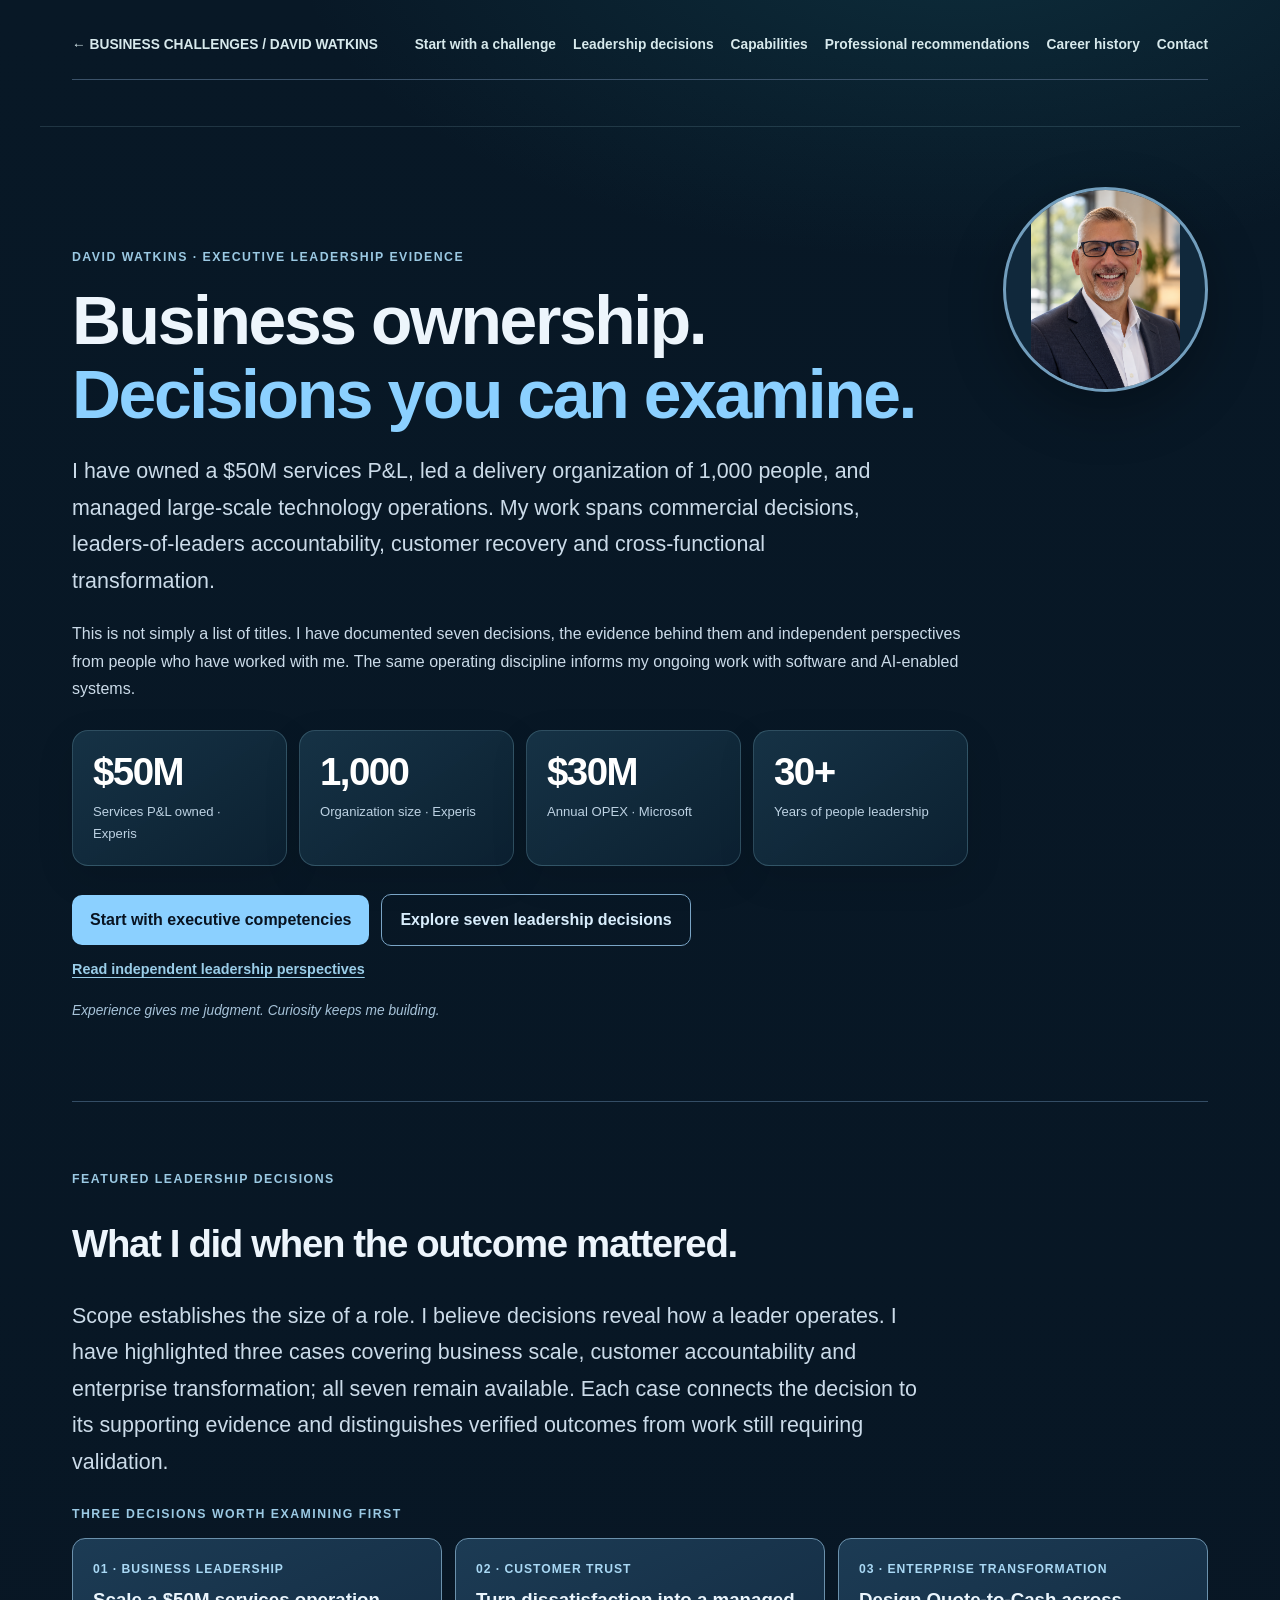
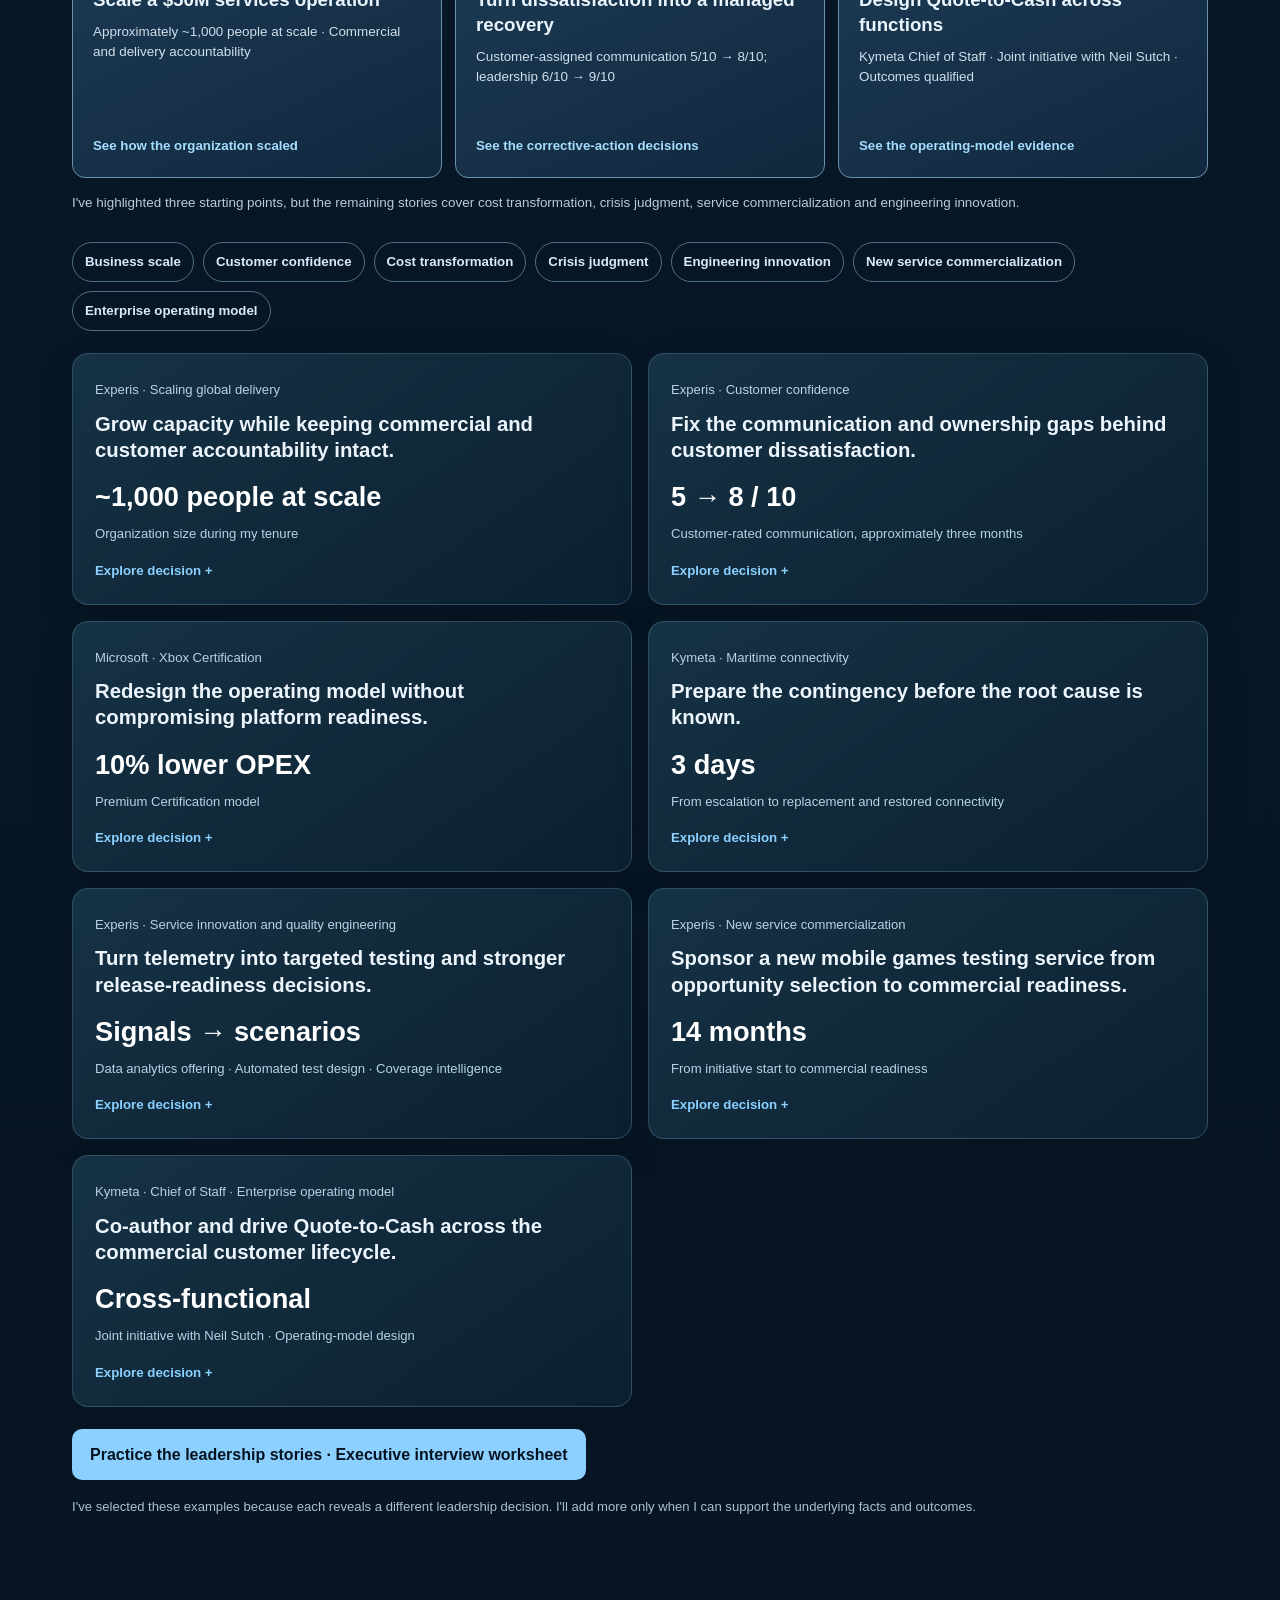
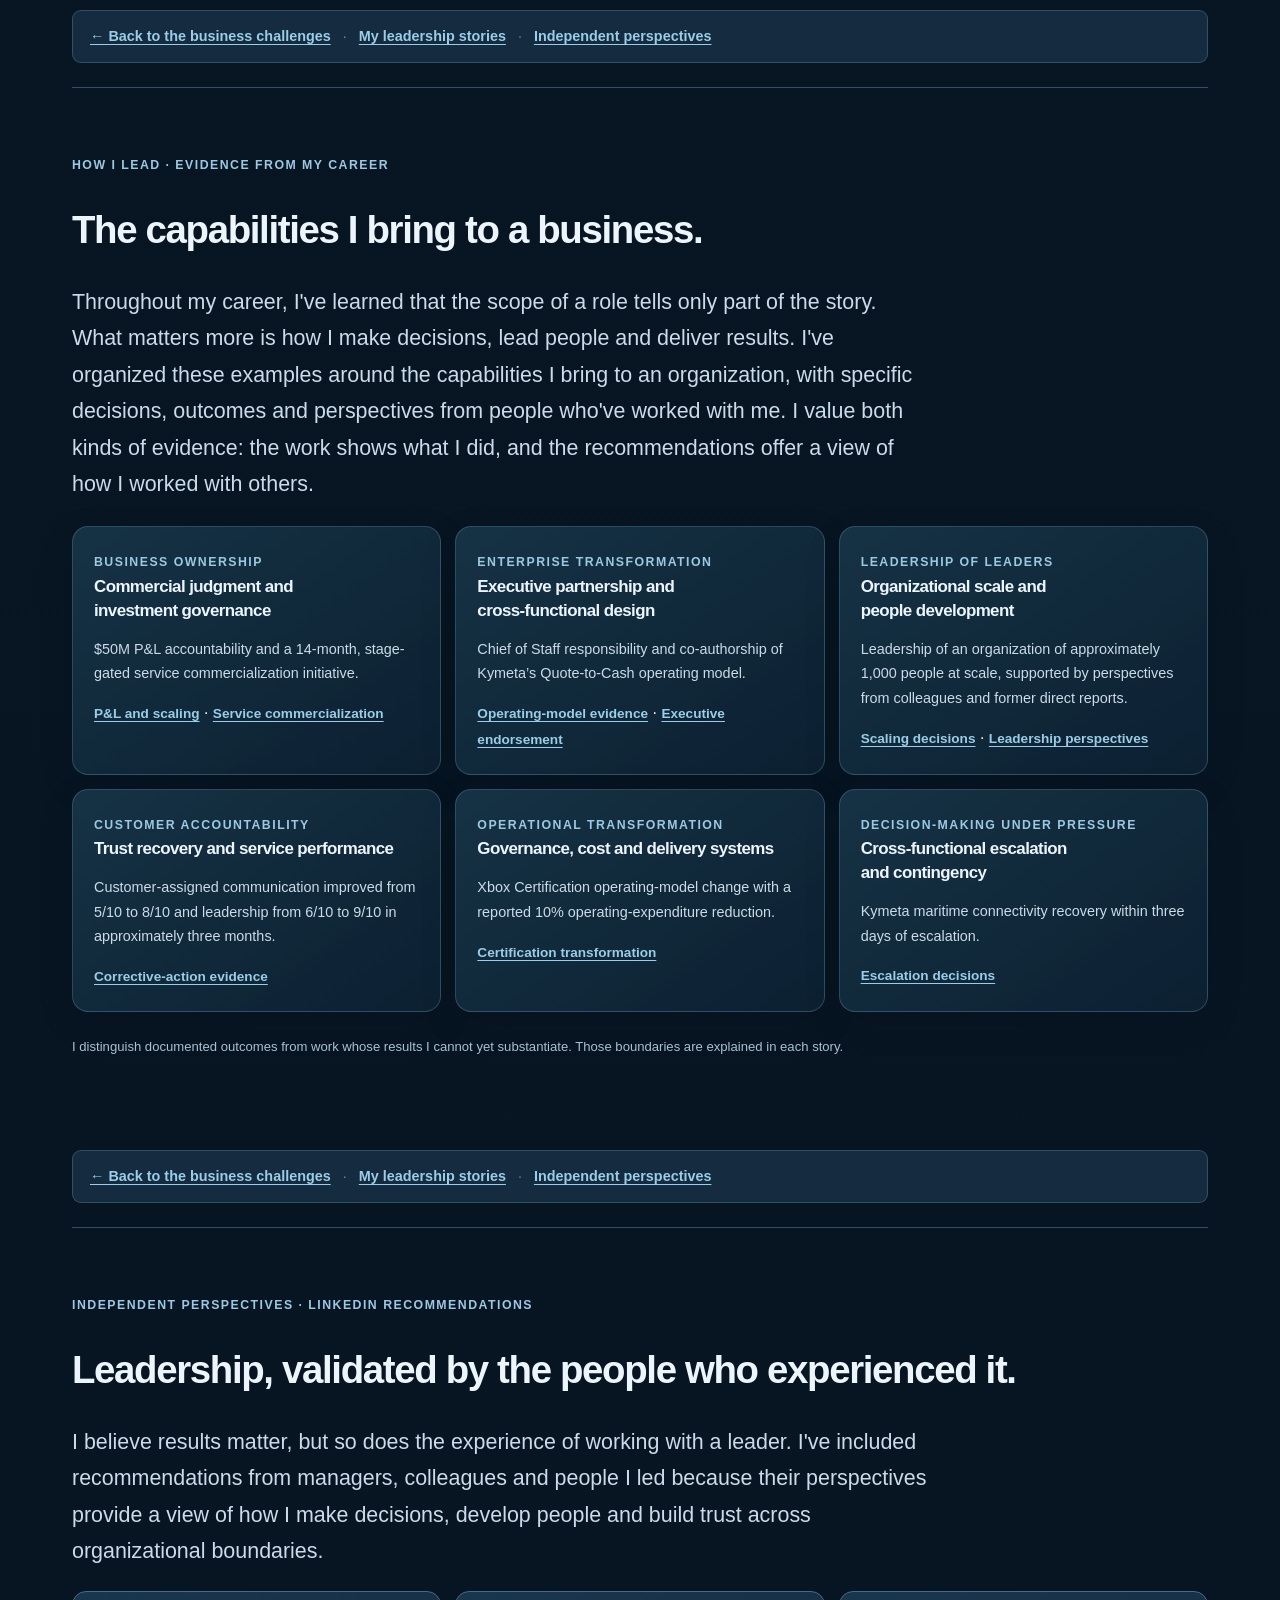
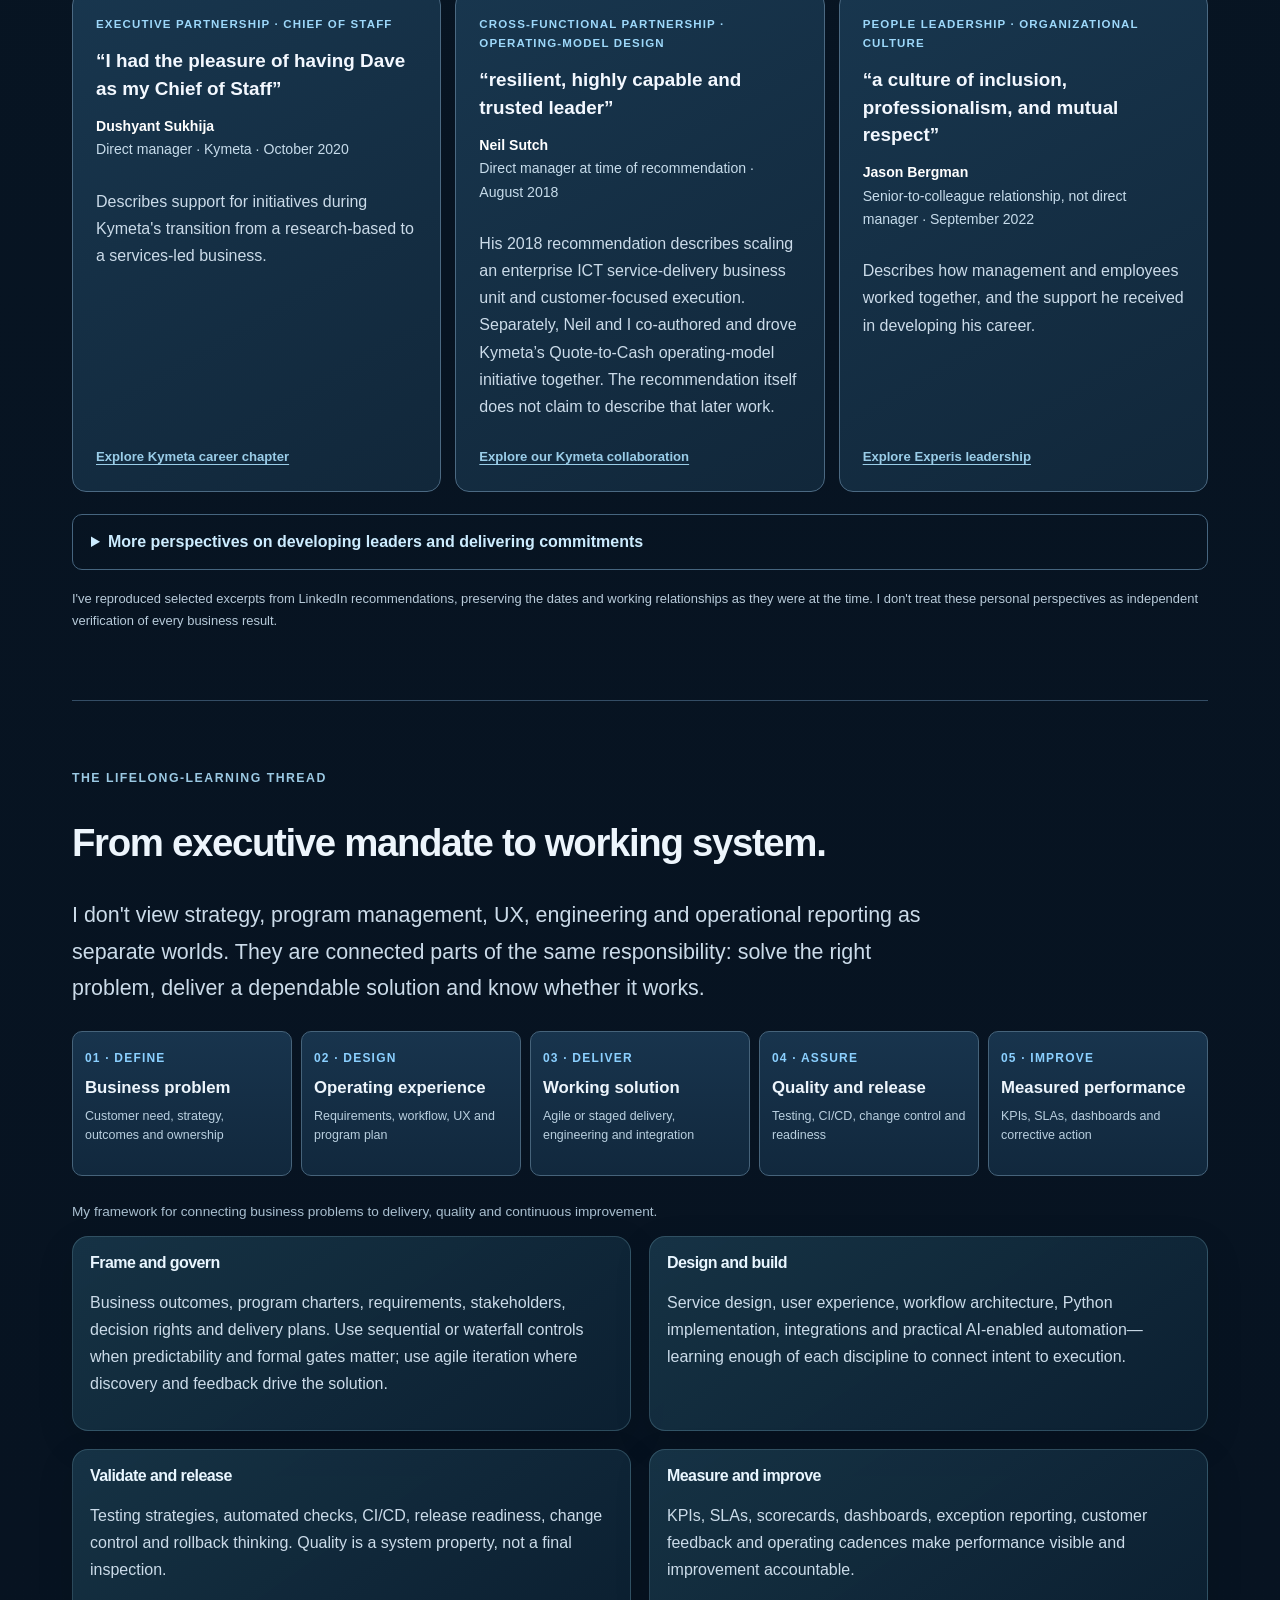
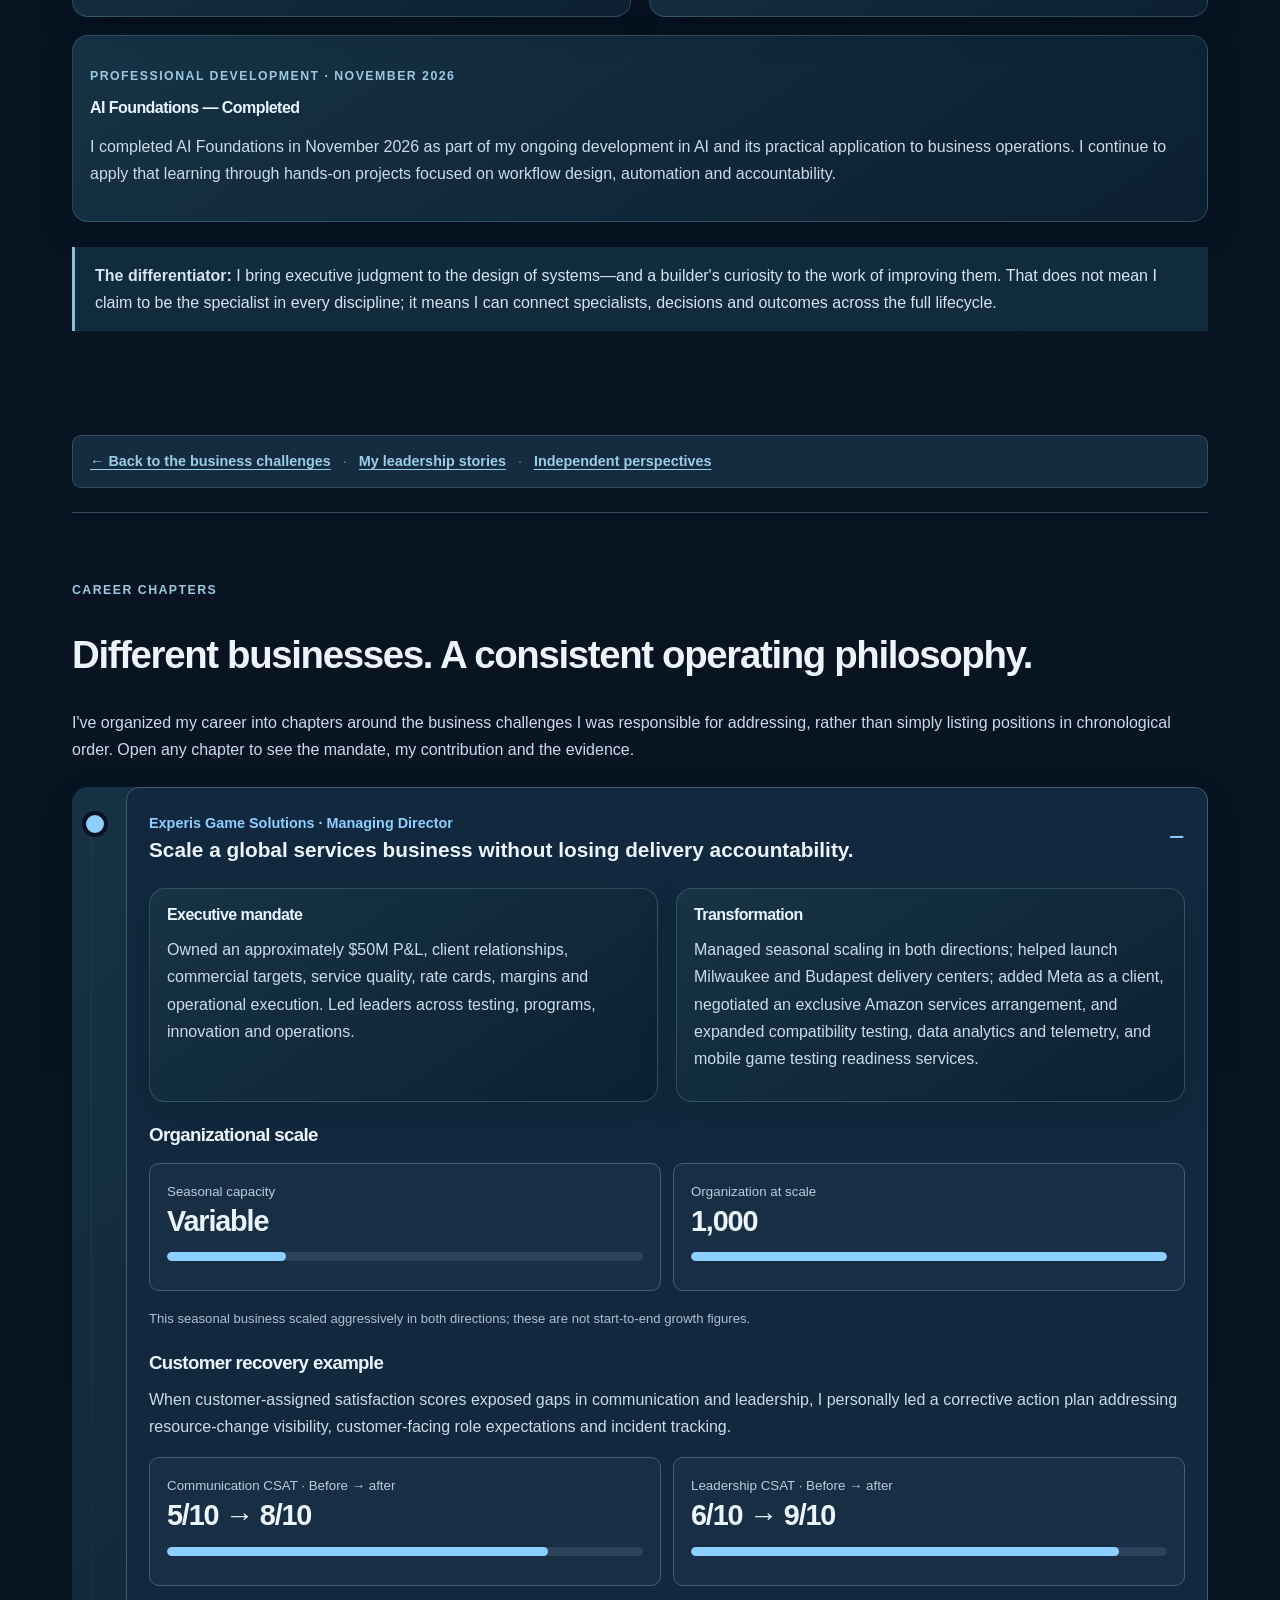
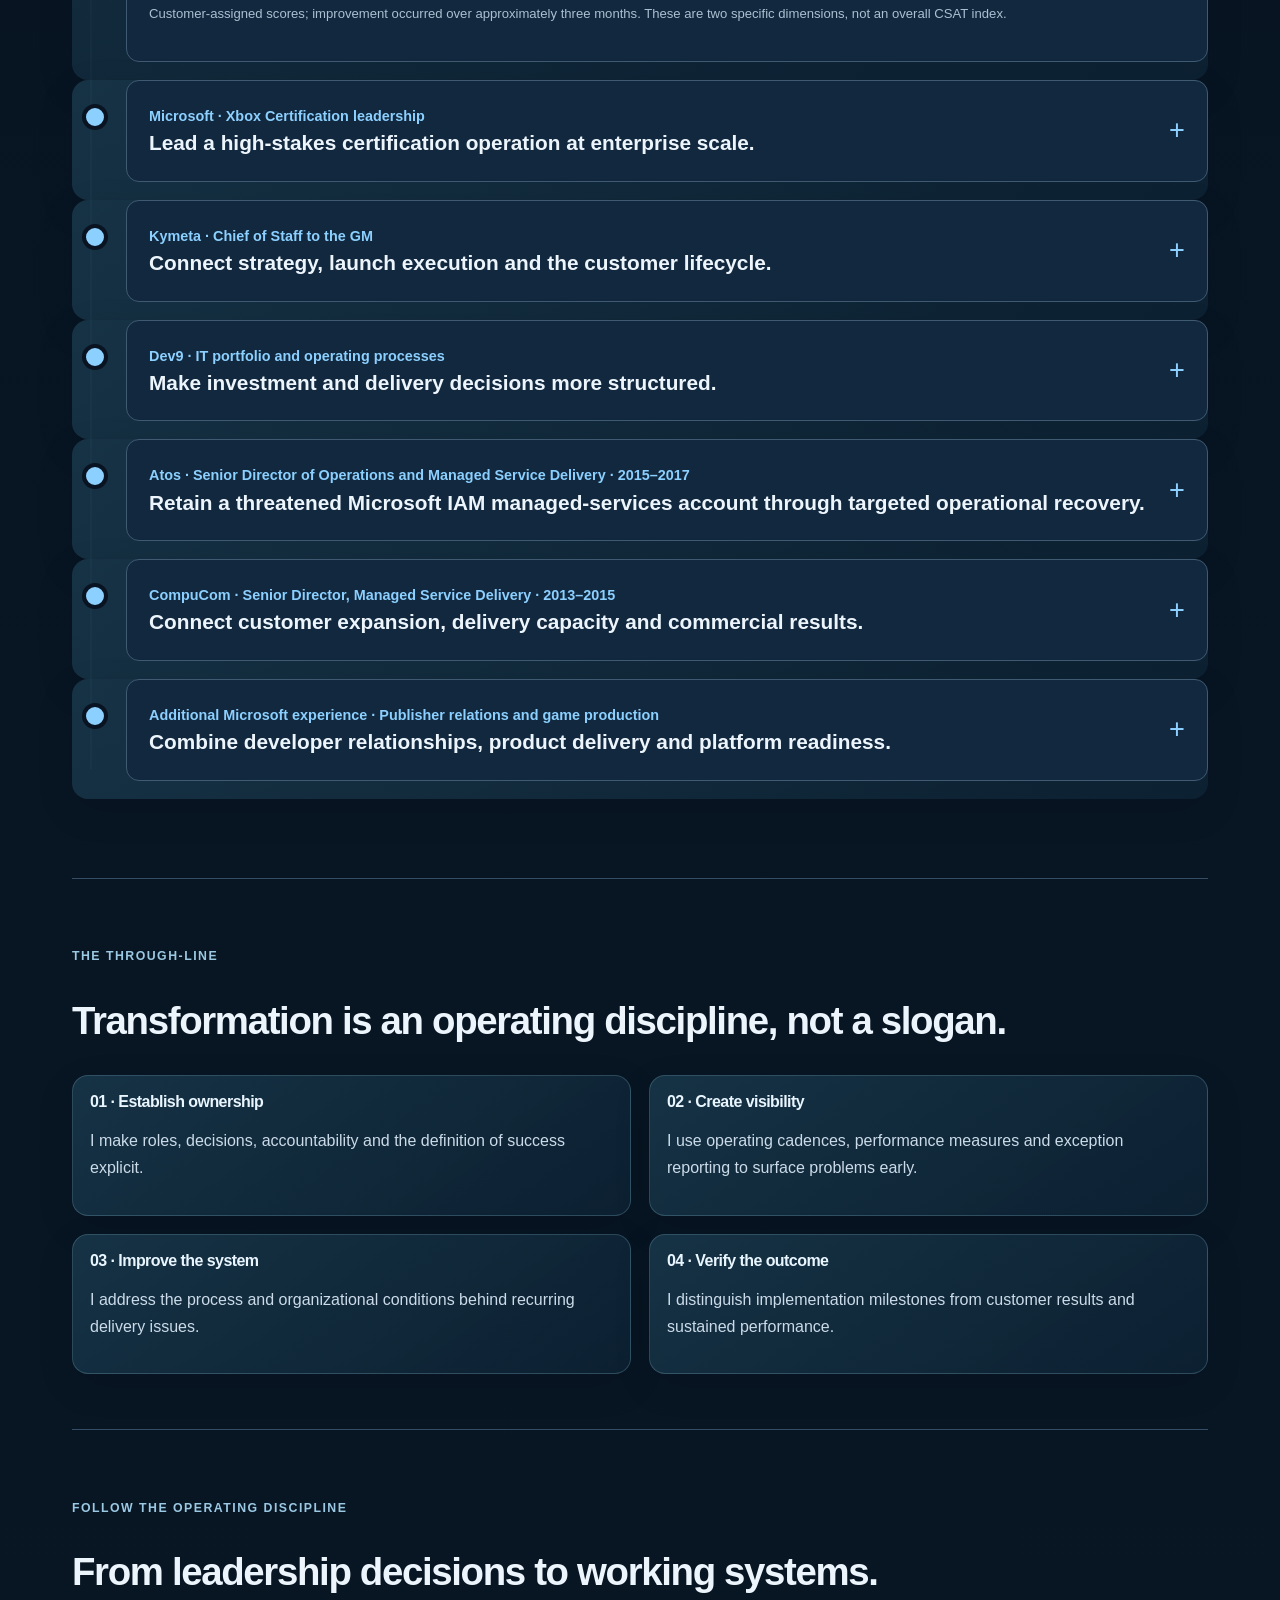
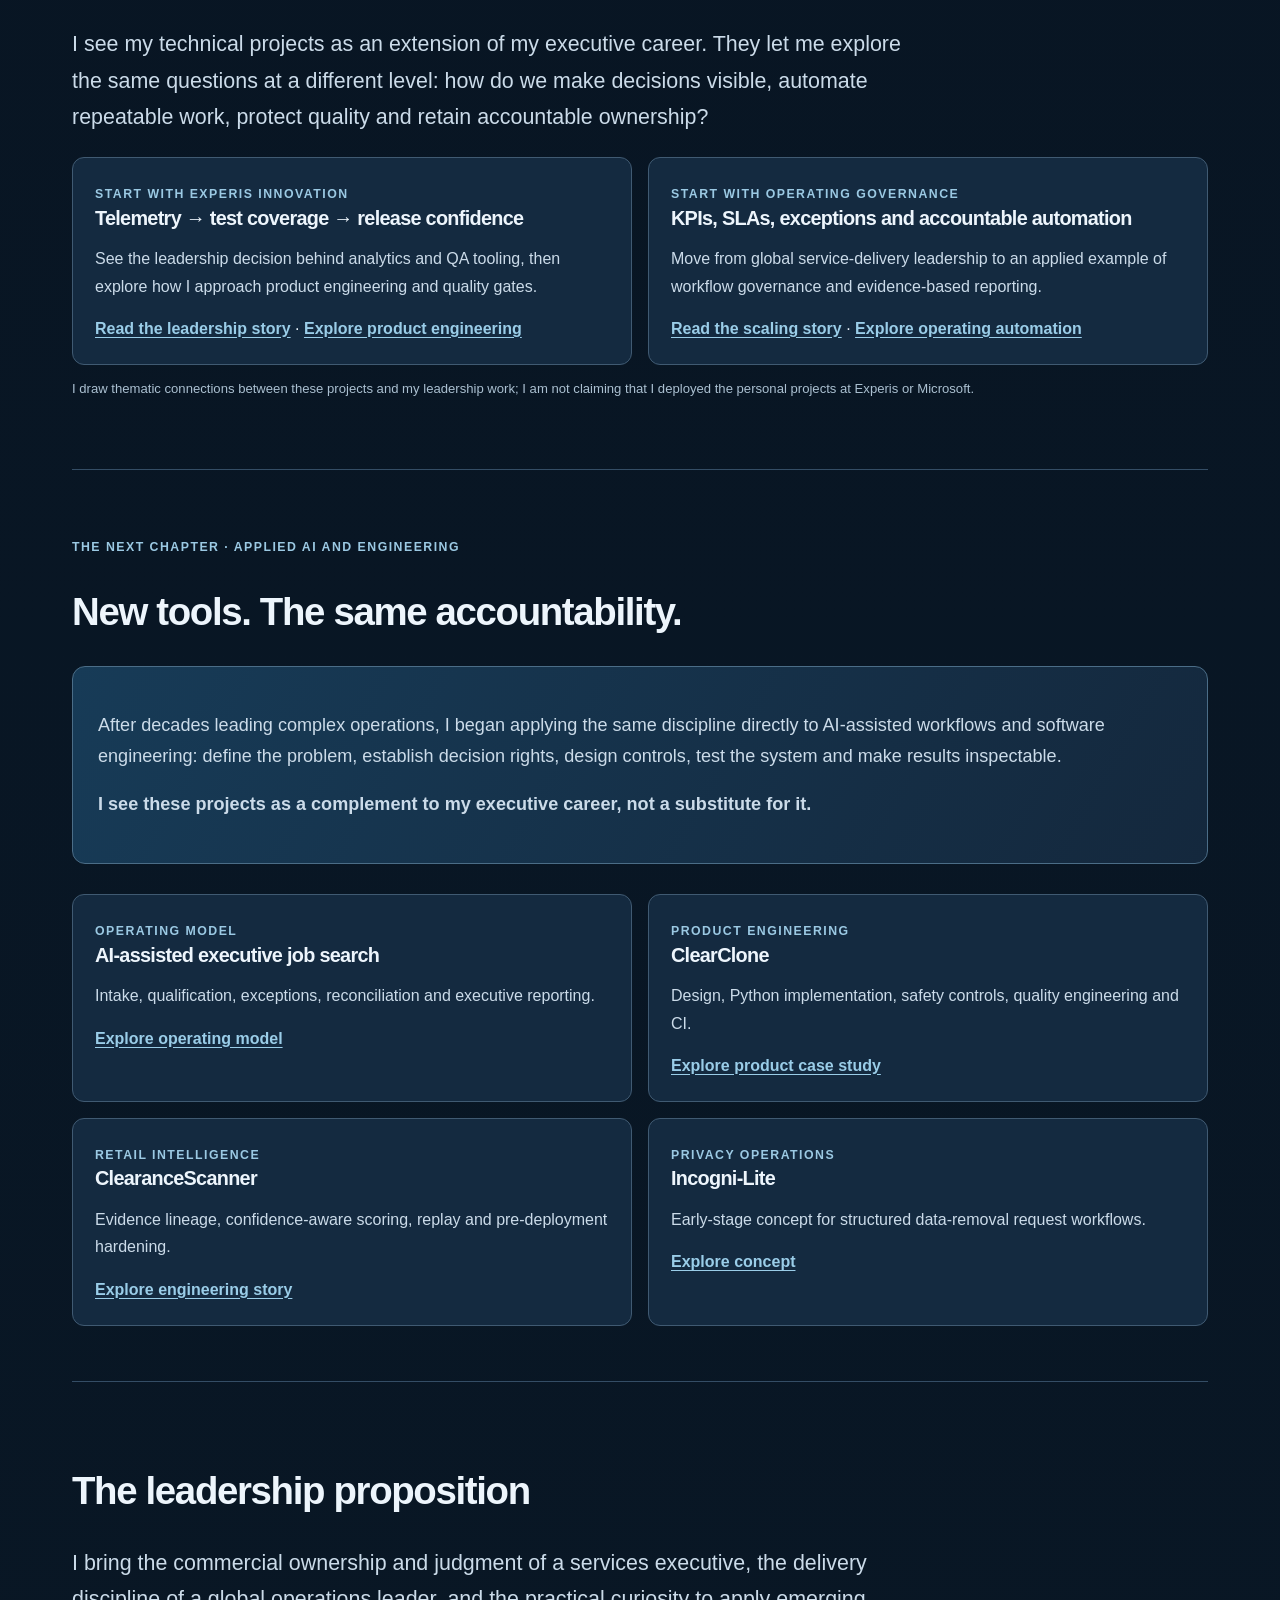
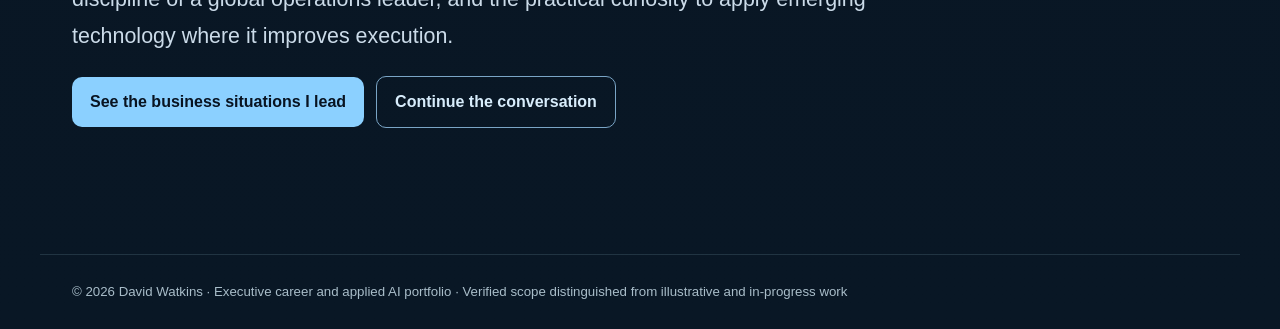
==== commit 50798fd9: "Rename career navigation to Professional recommendations" ====
--- a/career.html
+++ b/career.html
@@ -11,7 +11,7 @@
 /* Independent leadership validation */
 .validation-intro{max-width:860px}.validation-grid{display:grid;grid-template-columns:repeat(3,minmax(0,1fr));gap:14px;margin:22px 0}.validation-card{background:linear-gradient(150deg,#18364e,#11273a);border:1px solid #4b6982;border-radius:14px;padding:23px;display:flex;flex-direction:column;gap:10px}.validation-card .validation-label{font-size:.72rem;text-transform:uppercase;letter-spacing:.1em;color:#9dd8fa;font-weight:800}.validation-card blockquote{margin:3px 0;color:#f3f8ff;font-size:1.18rem;font-weight:700;line-height:1.45}.validation-card .attribution{font-size:.88rem;color:#c7dceb}.validation-card .attribution strong{display:block;color:#fff}.validation-card .validation-link{margin-top:auto;font-size:.82rem;font-weight:800}.validation-note{font-size:.81rem;color:#b8cbda}.validation-strip{margin:17px 0;padding:14px 17px;border-left:3px solid #8bd0ff;background:#142e43;border-radius:0 8px 8px 0}.validation-strip p{margin:4px 0!important}.validation-strip strong{color:#fff}.validation-strip a{font-size:.82rem;font-weight:800}.validation-details{margin:18px 0;border:1px solid #46657f;border-radius:10px;padding:14px 18px}.validation-details summary{cursor:pointer;font-weight:800;color:#ccecff}.validation-details li{margin:10px 0}.validation-details small{color:#b9cad9}@media(max-width:800px){.validation-grid{grid-template-columns:1fr}.validation-card{padding:18px}}
 .competency-grid{display:grid;grid-template-columns:repeat(3,minmax(0,1fr));gap:14px;margin:24px 0}.competency-card{padding:21px;background:#142c42;border:1px solid #42617c;border-radius:12px}.competency-card h3{font-size:1.06rem;line-height:1.4}.competency-card p{font-size:.9rem}.competency-card a{font-size:.85rem;font-weight:800}@media(max-width:800px){.competency-grid{grid-template-columns:1fr}}
-.career-hero-actions{display:flex;align-items:center;flex-wrap:wrap;gap:12px;margin-top:20px}.career-hero-actions .career-quiet{background:transparent;border:1px solid #7aa5c6;color:#d8edfc}.career-proof-link{font-weight:800;font-size:.9rem}.career-tagline{font-size:.86rem;color:#a7c3d9;font-style:italic;margin-top:17px}@media(max-width:580px){.career-hero-actions{align-items:stretch;flex-direction:column}.career-hero-actions .button{text-align:center}}.decision-shortlist{margin:24px 0 28px}.decision-shortlist-grid{display:grid;grid-template-columns:repeat(3,minmax(0,1fr));gap:13px;margin:13px 0}.decision-shortlist-grid a{display:flex;flex-direction:column;gap:9px;padding:20px;border:1px solid #6b91ac;border-radius:13px;background:linear-gradient(155deg,#1c3b54,#11283e);text-decoration:none;color:#eaf5fd;min-height:240px}.decision-shortlist-grid a:hover,.decision-shortlist-grid a:focus-visible{border-color:#a9ddff;background:#234761;outline-offset:3px}.decision-shortlist-grid span{font-size:.76rem;letter-spacing:.08em;text-transform:uppercase;color:#a9d8f4;font-weight:800}.decision-shortlist-grid strong{font-size:1.17rem;line-height:1.32}.decision-shortlist-grid small{font-size:.84rem;line-height:1.5;color:#d0dfec}.decision-shortlist-grid b{margin-top:auto;color:#a5ddff;font-size:.83rem}.decision-shortlist-note{font-size:.84rem;color:#b7cddd}@media(max-width:800px){.decision-shortlist-grid{grid-template-columns:1fr}.decision-shortlist-grid a{min-height:0}}@media(prefers-reduced-motion:reduce){.decision-shortlist-grid a{transition:none}}.portfolio-return{display:flex;gap:12px;flex-wrap:wrap;align-items:center;margin:24px 0;padding:13px 17px;border:1px solid #405b75;border-radius:9px;background:#142b40;font-size:.9rem}.portfolio-return a{font-weight:700}.portfolio-return span{opacity:.5}@media(max-width:600px){.portfolio-return{gap:8px}.portfolio-return span{display:none}} </style></head><body><header><nav class="portfolio-nav" aria-label="Primary navigation"><a href="index.html#challenges">← BUSINESS CHALLENGES / DAVID WATKINS</a><span class="nav-links"><a href="index.html#challenges">Start with a challenge</a><a href="#stories">Leadership decisions</a><a href="#competencies">Capabilities</a><a href="#validation">Independent validation</a><a href="#career">Career history</a><a href="index.html#connect">Contact</a></span></nav></header><main><section class="hero career-photo-hero"><img class="career-portrait" src="watkins%20executive%20headshot.png" alt="David Watkins" width="220" height="220" decoding="async"><p class="eyebrow">David Watkins · Executive leadership evidence</p><h1>Business ownership.<br><span style="color:#8bd0ff">Decisions you can examine.</span></h1><p class="lede">I have owned a $50M services P&amp;L, led a delivery organization of 1,000 people, and managed large-scale technology operations. My work spans commercial decisions, leaders-of-leaders accountability, customer recovery and cross-functional transformation.</p><p>This is not simply a list of titles. I have documented seven decisions, the evidence behind them and independent perspectives from people who have worked with me. The same operating discipline informs my ongoing work with software and AI-enabled systems.</p><div class="stats" aria-label="Executive scope"><div class="stat"><strong>$50M</strong><span>Services P&amp;L owned · Experis</span></div><div class="stat"><strong>1,000</strong><span>Organization size · Experis</span></div><div class="stat"><strong>$30M</strong><span>Annual OPEX · Microsoft</span></div><div class="stat"><strong>30+</strong><span>Years of people leadership</span></div></div><div class="career-hero-actions"><a class="button" href="#competencies">Start with executive competencies</a><a class="button career-quiet" href="#stories">Explore seven leadership decisions</a><a class="career-proof-link" href="#validation">Read independent leadership perspectives</a></div><p class="career-tagline">Experience gives me judgment. Curiosity keeps me building.</p></section>
+.career-hero-actions{display:flex;align-items:center;flex-wrap:wrap;gap:12px;margin-top:20px}.career-hero-actions .career-quiet{background:transparent;border:1px solid #7aa5c6;color:#d8edfc}.career-proof-link{font-weight:800;font-size:.9rem}.career-tagline{font-size:.86rem;color:#a7c3d9;font-style:italic;margin-top:17px}@media(max-width:580px){.career-hero-actions{align-items:stretch;flex-direction:column}.career-hero-actions .button{text-align:center}}.decision-shortlist{margin:24px 0 28px}.decision-shortlist-grid{display:grid;grid-template-columns:repeat(3,minmax(0,1fr));gap:13px;margin:13px 0}.decision-shortlist-grid a{display:flex;flex-direction:column;gap:9px;padding:20px;border:1px solid #6b91ac;border-radius:13px;background:linear-gradient(155deg,#1c3b54,#11283e);text-decoration:none;color:#eaf5fd;min-height:240px}.decision-shortlist-grid a:hover,.decision-shortlist-grid a:focus-visible{border-color:#a9ddff;background:#234761;outline-offset:3px}.decision-shortlist-grid span{font-size:.76rem;letter-spacing:.08em;text-transform:uppercase;color:#a9d8f4;font-weight:800}.decision-shortlist-grid strong{font-size:1.17rem;line-height:1.32}.decision-shortlist-grid small{font-size:.84rem;line-height:1.5;color:#d0dfec}.decision-shortlist-grid b{margin-top:auto;color:#a5ddff;font-size:.83rem}.decision-shortlist-note{font-size:.84rem;color:#b7cddd}@media(max-width:800px){.decision-shortlist-grid{grid-template-columns:1fr}.decision-shortlist-grid a{min-height:0}}@media(prefers-reduced-motion:reduce){.decision-shortlist-grid a{transition:none}}.portfolio-return{display:flex;gap:12px;flex-wrap:wrap;align-items:center;margin:24px 0;padding:13px 17px;border:1px solid #405b75;border-radius:9px;background:#142b40;font-size:.9rem}.portfolio-return a{font-weight:700}.portfolio-return span{opacity:.5}@media(max-width:600px){.portfolio-return{gap:8px}.portfolio-return span{display:none}} </style></head><body><header><nav class="portfolio-nav" aria-label="Primary navigation"><a href="index.html#challenges">← BUSINESS CHALLENGES / DAVID WATKINS</a><span class="nav-links"><a href="index.html#challenges">Start with a challenge</a><a href="#stories">Leadership decisions</a><a href="#competencies">Capabilities</a><a href="#validation">Professional recommendations</a><a href="#career">Career history</a><a href="index.html#connect">Contact</a></span></nav></header><main><section class="hero career-photo-hero"><img class="career-portrait" src="watkins%20executive%20headshot.png" alt="David Watkins" width="220" height="220" decoding="async"><p class="eyebrow">David Watkins · Executive leadership evidence</p><h1>Business ownership.<br><span style="color:#8bd0ff">Decisions you can examine.</span></h1><p class="lede">I have owned a $50M services P&amp;L, led a delivery organization of 1,000 people, and managed large-scale technology operations. My work spans commercial decisions, leaders-of-leaders accountability, customer recovery and cross-functional transformation.</p><p>This is not simply a list of titles. I have documented seven decisions, the evidence behind them and independent perspectives from people who have worked with me. The same operating discipline informs my ongoing work with software and AI-enabled systems.</p><div class="stats" aria-label="Executive scope"><div class="stat"><strong>$50M</strong><span>Services P&amp;L owned · Experis</span></div><div class="stat"><strong>1,000</strong><span>Organization size · Experis</span></div><div class="stat"><strong>$30M</strong><span>Annual OPEX · Microsoft</span></div><div class="stat"><strong>30+</strong><span>Years of people leadership</span></div></div><div class="career-hero-actions"><a class="button" href="#competencies">Start with executive competencies</a><a class="button career-quiet" href="#stories">Explore seven leadership decisions</a><a class="career-proof-link" href="#validation">Read independent leadership perspectives</a></div><p class="career-tagline">Experience gives me judgment. Curiosity keeps me building.</p></section>
 <section class="section" id="stories"><p class="eyebrow">Featured leadership decisions</p><h2>What I did when the outcome mattered.</h2><p class="lede">Scope establishes the size of a role. I believe decisions reveal how a leader operates. I have highlighted three cases covering business scale, customer accountability and enterprise transformation; all seven remain available. Each case connects the decision to its supporting evidence and distinguishes verified outcomes from work still requiring validation.</p><div class="decision-shortlist" aria-label="Recommended starting points"><p class="eyebrow">Three decisions worth examining first</p><div class="decision-shortlist-grid"><a href="#story-scale"><span>01 · Business leadership</span><strong>Scale a $50M services operation</strong><small>Approximately ~1,000 people at scale · Commercial and delivery accountability</small><b>See how the organization scaled</b></a><a href="#story-recovery"><span>02 · Customer trust</span><strong>Turn dissatisfaction into a managed recovery</strong><small>Customer-assigned communication 5/10 → 8/10; leadership 6/10 → 9/10</small><b>See the corrective-action decisions</b></a><a href="#story-quote-to-cash"><span>03 · Enterprise transformation</span><strong>Design Quote-to-Cash across functions</strong><small>Kymeta Chief of Staff · Joint initiative with Neil Sutch · Outcomes qualified</small><b>See the operating-model evidence</b></a></div><p class="decision-shortlist-note">I've highlighted three starting points, but the remaining stories cover cost transformation, crisis judgment, service commercialization and engineering innovation.</p></div><nav class="story-guide" aria-label="Browse leadership decisions"><a href="#story-scale">Business scale</a><a href="#story-recovery">Customer confidence</a><a href="#story-certification">Cost transformation</a><a href="#story-maritime">Crisis judgment</a><a href="#story-telemetry">Engineering innovation</a><a href="#story-mobile">New service commercialization</a><a href="#story-quote-to-cash">Enterprise operating model</a></nav><div class="story-grid">
 <details class="story" id="story-scale"><summary><span class="story-tag">Experis · Scaling global delivery</span><span class="story-title">Grow capacity while keeping commercial and customer accountability intact.</span><span class="story-metric">~1,000 people at scale</span><span class="story-tag">Organization size during my tenure</span></summary><div class="story-body"><div class="evidence-explorer" data-evidence-explorer><div class="evidence-top"><span class="evidence-heading">Explore the leadership evidence</span><div class="evidence-switch" role="group" aria-label="Story framework"><button type="button" data-framework="STAR" aria-pressed="true">STAR</button><button type="button" data-framework="CARL" aria-pressed="false">CARL</button></div></div><div class="evidence-stages" role="group" aria-label="Framework stages"></div><div class="evidence-detail" aria-live="polite"></div><p class="evidence-caption">Select a stage to see the evidence and jump to its place in the story.</p></div><h4>Situation</h4><p>A volatile, seasonal multi-client technology-services organization needed to scale capacity in both directions without losing control of service quality, workforce commitments and financial performance.</p><h4>My responsibility</h4><p>As Managing Director, I owned the approximately $50M P&amp;L, customer relationships, margins, delivery quality and the leadership organization.</p><h4>Decisions and actions</h4><p>I led through eight senior leaders, used biweekly workforce forecasts and monthly and quarterly business reviews, and oversaw expansion of delivery capacity, including Milwaukee and Budapest centers.</p><div class="decision-flow" aria-label="Scale leadership operating loop"><div class="decision-step"><small>01 · Anticipate</small><strong>Forecast capacity</strong><span>Biweekly workforce planning against client demand</span></div><div class="decision-step"><small>02 · Align</small><strong>Lead through leaders</strong><span>Eight senior leaders and recurring operating reviews</span></div><div class="decision-step"><small>03 · Expand</small><strong>Launch new centers</strong><span>Milwaukee and Budapest integrated into delivery governance</span></div></div><h4>Supported result</h4><p>Beyond capacity management, I added Meta as a client, negotiated an exclusive services arrangement with Amazon, and expanded our offerings in compatibility testing, data analytics and telemetry, and mobile game testing readiness.</p><p>The organization grew to approximately 1,000 at scale, with seasonal fluctuations, and both new delivery centers launched.</p><p class="story-note">Our delivery capacity rose and fell substantially with seasonal client demand.</p><aside class="validation-strip"><strong>Independent leadership perspective · Jason Bergman</strong><p>“a culture of inclusion, professionalism, and mutual respect”</p><a href="#validation-jason">View attribution and context</a></aside><details class="format-map"><summary>View STAR / CARL story mapping</summary><div class="format-columns"><section aria-label="STAR format"><h5>STAR · Interview evidence</h5><p><b>S · Situation</b> A seasonal multi-client services organization needed flexible capacity while protecting delivery quality and commercial control.</p><p><b>T · Task</b> Own the $50M P&L, customer commitments, margins and the delivery leadership structure.</p><p><b>A · Action</b> Led eight senior leaders; introduced workforce forecasting and business reviews; supported Milwaukee and Budapest delivery-center launches.</p><p><b>R · Result</b> Organization size increased from seasonally varying capacity up to approximately 1,000 during the tenure; two centers launched.</p></section><section aria-label="CARL format"><h5>CARL · Reflection and judgment</h5><p><b>C · Context</b> A volatile services organization needed to scale delivery in both directions without losing commercial and customer accountability.</p><p><b>A · Action</b> Led eight senior leaders; introduced workforce forecasting and business reviews; supported Milwaukee and Budapest delivery-center launches.</p><p><b>R · Result</b> Organization size increased from seasonally varying capacity up to approximately 1,000 during the tenure; two centers launched.</p><p><b>L · Learning</b> Leadership principle: scale through accountable leaders, forward capacity planning and repeatable governance. This is a synthesis, not a measured learning outcome.</p></section><details class="interview-version"><summary>60-second interview version · spoken narrative</summary><p>At Experis, I was responsible for a services organization that grew with seasonal capacity reaching approximately 1,000 people during my tenure, with about $50 million in P&amp;L accountability. The challenge was to scale capacity in both directions without losing control of delivery quality, customer commitments or margins. I led through eight senior leaders, introduced a disciplined cadence of workforce forecasting and business reviews, and helped launch delivery centers in Milwaukee and Budapest. That gave us a more repeatable way to plan capacity, surface risks and make decisions across the portfolio. The organization reached approximately 1,000 people and both centers launched. The leadership lesson for me is that scaling is not simply adding headcount. You need clear accountability, forward visibility and an operating rhythm that works through your leaders.</p></details></div></details></div></details>
 <details class="story" id="story-recovery"><summary><span class="story-tag">Experis · Customer confidence</span><span class="story-title">Fix the communication and ownership gaps behind customer dissatisfaction.</span><span class="story-metric">5 → 8 / 10</span><span class="story-tag">Customer-rated communication, approximately three months</span></summary><div class="story-body"><div class="evidence-explorer" data-evidence-explorer><div class="evidence-top"><span class="evidence-heading">Explore the leadership evidence</span><div class="evidence-switch" role="group" aria-label="Story framework"><button type="button" data-framework="STAR" aria-pressed="true">STAR</button><button type="button" data-framework="CARL" aria-pressed="false">CARL</button></div></div><div class="evidence-stages" role="group" aria-label="Framework stages"></div><div class="evidence-detail" aria-live="polite"></div><p class="evidence-caption">Select a stage to see the evidence and jump to its place in the story.</p></div><h4>Situation</h4><p>Delivery KPIs were largely being met, but a customer was dissatisfied with unannounced resource moves and unclear expectations for customer-facing roles.</p><h4>My responsibility</h4><p>I personally led the corrective action plan and owned executive customer engagement and the delivery response.</p><h4>Decisions and actions</h4><p>I required advance client discussion of proposed resource changes, clarified role expectations, and strengthened incident tracking, reporting and follow-through.</p><div class="decision-flow" aria-label="Customer recovery decision path"><div class="decision-step"><small>Gap</small><strong>Unannounced changes</strong><span>Delivery metrics alone missed customer concerns</span></div><div class="decision-step"><small>Intervention</small><strong>Advance alignment</strong><span>Discuss resource moves and clarify expectations</span></div><div class="decision-step"><small>Control</small><strong>Track and report</strong><span>Incident ownership, commitments and follow-through</span></div></div><h4>Supported result</h4><p>Over approximately three months, customer-assigned communication ratings improved from 5/10 to 8/10 and leadership ratings from 6/10 to 9/10.</p><p class="story-note">These scores reflect the customer's ratings of communication and leadership.</p><details class="format-map"><summary>View STAR / CARL story mapping</summary><div class="format-columns"><section aria-label="STAR format"><h5>STAR · Interview evidence</h5><p><b>S · Situation</b> Delivery KPIs were largely met, but a customer objected to unannounced staffing changes and unclear client-facing roles.</p><p><b>T · Task</b> Lead the corrective action plan and restore confidence in executive customer engagement.</p><p><b>A · Action</b> Required advance discussions of resource moves, clarified roles and improved incident tracking and follow-through.</p><p><b>R · Result</b> Customer-rated communication rose 5/10→8/10 and leadership 6/10→9/10 over approximately three months.</p></section><section aria-label="CARL format"><h5>CARL · Reflection and judgment</h5><p><b>C · Context</b> A customer experienced a gap between reported delivery performance and its actual service experience.</p><p><b>A · Action</b> Required advance discussions of resource moves, clarified roles and improved incident tracking and follow-through.</p><p><b>R · Result</b> Customer-rated communication rose 5/10→8/10 and leadership 6/10→9/10 over approximately three months.</p><p><b>L · Learning</b> Leadership principle: operational KPIs need customer-experience signals and explicit change ownership; this is an interpretation of the case.</p></section><details class="interview-version"><summary>60-second interview version · spoken narrative</summary><p>At Experis, we had a customer whose delivery KPIs were largely on target, but they were dissatisfied with how we were managing the relationship. We were moving resources without enough advance discussion, and expectations for customer-facing roles were unclear. I personally led the corrective action plan. We established advance customer conversations around proposed resource changes, clarified roles and tightened incident tracking and reporting. Over about three months, the customer's own communication rating improved from five to eight out of ten, and its leadership rating improved from six to nine. The important point was that meeting delivery metrics did not mean we were meeting the customer's expectations. We had to address the operating behavior behind the scores, not just report the numbers.</p></details></div></details></div></details>
--- a/assets/portfolio-polish.css
+++ b/assets/portfolio-polish.css
@@ -92,3 +92,35 @@
 body .executive-monogram{border-color:#7ca9c8;background:linear-gradient(145deg,#244b6a,#123143)}
 body .actions .primary{background:#a8cfe8;color:#10293c;border-color:#a8cfe8}
 body header .nav-contact{border-color:#6b8da8;color:#c7e5f6}
+
+/* Original executive headshot from repository */
+body .executive-identity-photo{justify-content:flex-end;gap:0;background:#10283b}
+body .executive-identity-photo:before{z-index:2}
+body .executive-identity-photo img{position:absolute;inset:0;width:100%;height:100%;object-fit:cover;object-position:center 34%;display:block}
+body .executive-identity-photo .executive-identity-caption{position:relative;z-index:3;width:100%;padding:35px 12px 20px;background:linear-gradient(transparent,rgba(4,18,31,.95));text-shadow:0 2px 10px #061522}
+body .career-photo-hero{position:relative;padding-right:clamp(0px,22vw,240px)}
+body .career-portrait{position:absolute;right:0;top:34px;width:clamp(150px,18vw,205px);height:clamp(150px,18vw,205px);object-fit:cover;object-position:center 35%;border-radius:50%;border:3px solid #729ebd;box-shadow:0 18px 55px rgba(0,0,0,.28)}
+body .contact-portrait{float:right;width:92px;height:92px;object-fit:cover;object-position:center 35%;border-radius:50%;border:2px solid #729ebd;margin:0 0 12px 24px}
+@media(max-width:850px){body .executive-identity-photo .executive-identity-caption{padding:15px 8px 9px;font-size:.55rem}body .career-photo-hero{padding-right:0}body .career-portrait{position:relative;float:right;top:auto;right:auto;width:128px;height:128px;margin:0 0 15px 20px}}
+@media(max-width:540px){body .executive-identity-photo{height:220px;justify-content:flex-end;align-items:flex-end}body .executive-identity-photo img{object-position:center 34%}body .executive-identity-photo .executive-identity-caption{width:auto;min-width:55%;padding:24px 16px 16px;text-align:right;font-size:.7rem}body .career-portrait{width:100px;height:100px}body .contact-portrait{width:72px;height:72px}}
+
+/* Portrait framing correction: prioritize full head over filling the card */
+body .executive-identity-photo img{object-fit:contain;object-position:center top;background:#10283b}
+body .career-portrait,body .contact-portrait{object-fit:contain;object-position:center top;background:#10283b}
+@media(max-width:850px){body .executive-identity-photo img{object-fit:contain;object-position:center top}}
+@media(max-width:540px){body .executive-identity-photo img{object-fit:contain;object-position:center top}}
+
+/* Executive narrative path: clear story entry, scan-friendly cases, progressive disclosure */
+html{scroll-behavior:smooth;scroll-padding-top:85px}
+body .story-journey{border-top:1px solid rgba(141,178,205,.22);border-bottom:1px solid rgba(141,178,205,.22);padding-top:clamp(36px,5vw,68px);padding-bottom:clamp(36px,5vw,68px)}
+body .journey-grid{display:grid;grid-template-columns:repeat(3,minmax(0,1fr));gap:18px;margin:26px 0}
+body .journey-card{display:flex;flex-direction:column;align-items:flex-start;gap:12px;padding:26px 22px;border:1px solid rgba(141,178,205,.28);border-radius:16px;background:linear-gradient(155deg,rgba(40,75,104,.43),rgba(11,28,47,.7));box-shadow:0 12px 30px rgba(0,0,0,.13)}
+body .journey-card h3{margin:0;font-size:clamp(1.15rem,1.7vw,1.42rem);line-height:1.3;color:#f3f7fb}
+body .journey-card p{margin:0 0 8px;line-height:1.6;flex:1}
+body .journey-card a{font-weight:700;color:#a7d4f4;text-underline-offset:4px}
+body .journey-number{font-size:.74rem;letter-spacing:.1em;text-transform:uppercase;font-weight:750;color:#9bbfd9}
+body .journey-next{display:flex;gap:12px;flex-wrap:wrap;align-items:center;margin-top:24px}
+body .journey-next a{display:inline-block;padding:11px 17px;border-radius:9px;text-decoration:none;font-weight:700;border:1px solid #769bb7;color:#e5f2fb}
+body .journey-next a.primary{background:#456f93;border-color:#769bb7;color:white}
+body .journey-card:focus-within{outline:2px solid #a7d4f4;outline-offset:3px}
+@media(max-width:850px){body .journey-grid{grid-template-columns:1fr}body .journey-card{padding:20px}body .journey-next{align-items:stretch}body .journey-next a{text-align:center}}
